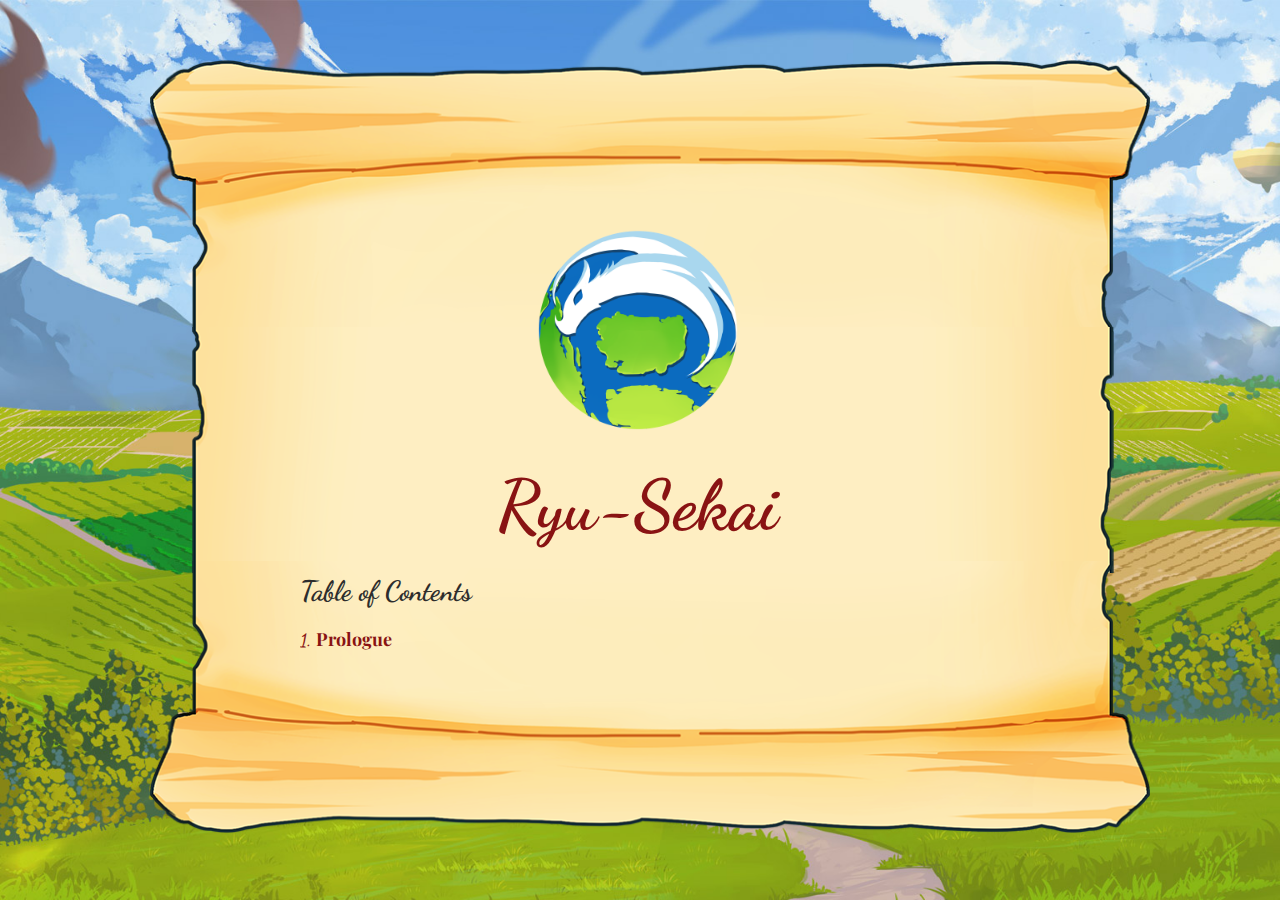
==== index.html @ 71d12f73 "init" ====
<!DOCTYPE html>
<html lang="bg" xml:lang="bg" xmlns="http://www.w3.org/1999/xhtml">

<head>
   <title>Ryu Sekai</title>
   <meta http-equiv="content-type" content="text/html; charset=utf-8" />
   <meta name="viewport" content="width=device-width, initial-scale=1.0, maximum-scale=1.0, user-scalable=no" />

   <link rel="stylesheet" href="./css/styles-l.css" type="text/css" />

   <link rel="apple-touch-icon" sizes="57x57" href="./images/favicon/apple-icon-57x57.png">
   <link rel="apple-touch-icon" sizes="60x60" href="./images/favicon/apple-icon-60x60.png">
   <link rel="apple-touch-icon" sizes="72x72" href="./images/favicon/apple-icon-72x72.png">
   <link rel="apple-touch-icon" sizes="76x76" href="./images/favicon/apple-icon-76x76.png">
   <link rel="apple-touch-icon" sizes="114x114" href="./images/favicon/apple-icon-114x114.png">
   <link rel="apple-touch-icon" sizes="120x120" href="./images/favicon/apple-icon-120x120.png">
   <link rel="apple-touch-icon" sizes="144x144" href="./images/favicon/apple-icon-144x144.png">
   <link rel="apple-touch-icon" sizes="152x152" href="./images/favicon/apple-icon-152x152.png">
   <link rel="apple-touch-icon" sizes="180x180" href="./images/favicon/apple-icon-180x180.png">
   <link rel="icon" type="image/png" sizes="192x192" href="./images/favicon/android-icon-192x192.png">
   <link rel="icon" type="image/png" sizes="32x32" href="./images/favicon/favicon-32x32.png">
   <link rel="icon" type="image/png" sizes="96x96" href="./images/favicon/favicon-96x96.png">
   <link rel="icon" type="image/png" sizes="16x16" href="./images/favicon/favicon-16x16.png">
   <link rel="manifest" href="./images/favicon/manifest.json">
   <meta name="msapplication-TileColor" content="#ffffff">
   <meta name="msapplication-TileImage" content="./images/favicon/ms-icon-144x144.png">
   <meta name="theme-color" content="#ffffff">
</head>

<body itemscope itemtype="http://schema.org/WebPage">
   <!-- Content -->
   <main role="main">
      <div class="row medium_center full_height">
         <div class="col medium_11 large_10 scroll_col full_height">
            <div class="scroll_wrap full_height">
               <div class="scroll_content">
                  <div class="txt_box">
                     <figure class="logo">
                        <img src="./images/logo.png" alt="Ryu-sekai">
                     </figure>
                     <h1>Ryu-Sekai</h1>

                     <h2>Table of Contents</h2>
                     <ol>
                        <li>
                           <a href="#prologue" title="Prologue"><span>Prologue</span></a>
                           <ol>
                              <li>
                                 <a href="#Introduction-Lore" title="Introduction Lore">Introduction Lore</a>
                              </li>
                              <li>
                                 <a href="#The-Ryu-sekai-Ethos" title="The Ryu-sekai Ethos">The Ryu-sekai Ethos</a>
                                 <ol>
                                    <li>
                                       <a href="#Play-to-Enjoy" title="Play to Enjoy">Play to Enjoy</a>
                                    </li>
                                    <li>
                                       <a href="#Iterative-approach" title="Iterative approach">Iterative approach</a>
                                    </li>
                                 </ol>
                              </li>
                           </ol>
                        </li>
                        <li>
                           <a href="#Chapter-1" title="Chapter 1: Laying the Foundation"><span>Chapter 1: Laying the Foundation</span></a>
                           <ol>
                              <li>
                                 <a href="#The-First-Game" title="The First Game">The First Game</a>
                                 <ol>
                                    <li>
                                       <a href="#Concept" title="Concept">Concept</a>
                                    </li>
                                    <li>
                                       <a href="#User-Interface" title="User Interface">User Interface</a></li>
                                    <li>
                                       <a href="#Numbers" title="Numbers">Numbers</a>
                                    </li>
                                    <li>
                                       <a href="#Technicals" title="Technicals">Technicals</a>
                                    </li>
                                 </ol>
                              </li>
                              <li>
                                 <a href="#The-Story-DAO" title="The Story DAO">The Story DAO</a>
                                 <ol>
                                    <li><a href="#Concept" title="Concept">Concept</a></li>
                                    <li><a href="#Technicals-2" title="Technicals">Technicals</a></li>
                                 </ol>
                              </li>
                              <li>
                                 <a href="#The-Numbers" title="The Numbers">The Numbers</a>
                                 <ol>
                                    <li><a href="#The-Collection" title="The Collection">The Collection</a></li>
                                    <li><a href="#Whitelist" title="Whitelist">Whitelist</a>
                                       <ol>
                                          <li><a href="#Guaranteed-WL-options" title="Guaranteed WL options">Guaranteed WL options</a>
                                             <ol>
                                                <li><a href="#Collabs" title="Collabs">Collabs</a></li>
                                                <li><a href="#Giveaways-Contests" title="Giveaways/Contests">Giveaways/Contests</a></li>
                                             </ol>
                                          </li>
                                          <li><a href="#NOT-Guaranteed-WL-options" title="NOT Guaranteed WL options">NOT Guaranteed WL options</a>
                                             <ol>
                                                <li><a href="#Contributing-to-the-Community" title="Contributing to the Community">Contributing to the Community</a></li>
                                                <li><a href="#Boosting-project-visibility" title="Boosting project visibility">Boosting project visibility</a></li>
                                             </ol>
                                          </li>
                                       </ol>
                                    </li>
                                    <li><a href="#Mints" title="Mints">Mints</a></li>
                                    <li><a href="#Tokenomics" title="Tokenomics">Tokenomics</a></li>
                                    <li><a href="#Breeding" title="Breeding">Breeding</a></li>
                                    <li><a href="#Treasury-Wallet" title="Treasury Wallet">Treasury Wallet</a></li>
                                    <li><a href="#Metadata-Hosting" title="Metadata Hosting">Metadata Hosting</a></li>
                                 </ol>
                              </li>
                           </ol>
                        </li>
                        <li>
                           <a href="#Chapter-2" title="Chapter 2: The sky's the limit"><span>Chapter 2: The sky's the limit</span></a>
                           <ol>
                              <li><a href="#Future-DAO" title="Future DAO">Future DAO</a></li>
                              <li><a href="#Possible-paths" title="Possible paths">Possible paths</a></li>
                           </ol>
                        </li>
                        <li>
                           <span><a href="#Epilogue" title="Epilogue">Epilogue</a></span>
                        </li>
                        <li>
                           <span><a href="#Disclaimer" title="Disclaimer">Disclaimer</a></span>
                           <ol>
                              <li><a href="#Disclaimer-and-Whitepaper-amendments-updates" title="Disclaimer and Whitepaper amendments/updates">Disclaimer and Whitepaper amendments/updates</a></li>
                              <li><a href="#Not-Financial-Advice" title="Not Financial Advice">Not Financial Advice</a></li>
                              <li><a href="#Platform-Usage" title="Platform Usage">Platform Usage</a></li>
                              <li><a href="#Expectations-Future" title="Expectations/Future">Expectations/Future</a></li>
                              <li><a href="#Risks-Liability" title="Risks/Liability">Risks/Liability</a></li>
                           </ol>
                        </li>
                     </ol>
                     <h2 class="title" id="prologue">Prologue</h2>
                     <h2 id="Introduction-Lore">Introduction Lore</h2>
                     <p>The Dragon clans have waged war for centuries, depleting the resources of the land as well as their own lifespan. Elders from the 4 tribes gathered in secret and decided to cast the forbidden spell "Grand Reset".</p>
                     <p>Preparations for the spell went well, but as we all know, all is fair in love and war: One of the elder dragons was a traitor, right before the spell was cast, he tried to ruin it. The forbidden spell half backfired.</p>
                     <p>Most of the Dragon population got reset from existence. Only a few remain and those few have their memory reset, but even without memory, it's obvious that they won't survive with so few in numbers.</p>
                     <p>But to start reproducing they would need to gather resources and build the Arcana Tower that would allow them to gather the precious Arcana needed to create their off-spring.</p>
                     <p>After the Arcana Tower is functioning they would need to also build a nursery for the newborn babies.</p>
                     <p><em>(The Introduction and lore are intentionally scarce, see The Story DAO for more information)</em></p>
                     <h2 id="The-Ryu-sekai-Ethos">The Ryu-sekai Ethos</h2>
                     <h3 id="Play-to-Enjoy">Play to Enjoy:</h3>
                     <p>Nowadays all games strive for the new trend of &ldquo;Play To Earn&rdquo;. But let's be honest, you'll only be earning while new players are coming in. As sad as it is, the current paradigm is akin to a pyramid scheme. Old players are earning the most while the last ones suffer losses.</p>
                     <p>That's only natural because currently, the games in crypto are not fun enough for people to want to spend money on them without expecting financial returns.<br />And it's hard to make a fun game when you have to balance a game with a real money economy.</p>
                     <p>That's why we will first build games that use our NFT assets and are fun and enjoyable.<br />We will also try to integrate with other crypto projects so that our NFTs are truly part of "the metaverse".</p>
                     <p>Only then, when the project is established and people want to be part of it, will transition to "Play to Earn"</p>
                     <h3 id="Iterative-approach">Iterative approach:&nbsp;</h3>
                     <p>A lot of games sell out their NFTs and then take years to produce a product, by which time some people have already lost their NFTs, interest or both.</p>
                     <p>We will strive to deliver small games and/or updates and listen to feedback so we can really create a community-driven game.</p>
                     <h2 id="Chapter-1" class="title">Chapter 1: Laying the Foundation</h2>
                     <p class="t_center"><strong>On launch we will aim to provide the following features</strong></p>
                     <h2 id="The-First-Game">The First Game:</h2>
                     <h3 id="Concept">Concept</h3>
                     <p>Our first game will be simple, but interacting with it will contribute towards global progress in unlocking breeding. (Note: The unlock would be manual as any type of contract interaction automation would require us to host the &ldquo;owner seed&rdquo; on a machine, and we&rsquo;d prefer to have it on a hardware wallet)</p>
                     <p>The idea is that the 4 clans have to rebuild after &ldquo;The Great Reset&rdquo; and for that, they need to gather resources and build the Arcana Tower and the Dragon Nursery.</p>
                     <p>Each of the 4 clans will allow for the faster gathering of a certain type of resource. <br />The resources being: Stone, Wood, Food, Crystals</p>
                     <figure style="margin-bottom: 30px;">
                        <img src="./images/layout/Whitepaper.png" alt="Concept">
                     </figure>
                     <ul class="default_list">
                        <li><strong>Primordials</strong>: +25% bonus to Crystals. -25% penalty to Stone</li>
                        <li><strong>Eternals</strong>: +25% bonus to Wood. -25% penalty to Food</li>
                        <li><strong>Occults</strong>: +25% bonus to Stone. -25% penalty to Crystals</li>
                        <li><strong>Ascendants</strong>: +25% bonus to Food. -25% penalty to Wood</li>
                     </ul>
                     <p>All dragons have 100% gathering power to their neighboring resources (not listed in the above bonus/penalty list)</p>
                     <p>All players will have to contribute to optimally unlock the next phase.</p>
                     <p>You have to own an NFT to start AND finish an action. So that people can't trade and multi-start actions.</p>
                     <h3 id="User-Interface">User Interface</h3>
                     <p>The UI will aim to be familiar to users and easy to use.</p>
                     <p>Below are <strong>ROUGH DRAFTS</strong> of the game UI expected at launch.</p>
                     <ul class="default_list">
                        <li>You can always see the global amount of collected resources.</li>
                        <li>You can travel to different gathering spots or the two buildings being built (to monitor progress)</li>
                        <li>You can see your currently selected dragon on the bottom left</li>
                        <li>You can see what the currently selected dragon is doing on the bottom right</li>
                        <li>You can Cancel/Finish an action of the currently selected dragon</li>
                        <li>You can select more dragons you own from the bottom center</li>
                     </ul>
                     <p>There are 2 screen variations for each of the gathering locations.</p>
                     <p>If your currently selected dragon is idle, you will see the &ldquo;Harvest {resource}&rdquo; popup with options for duration and yield.</p>
                     <p><em>(All numbers are subject to change and balancing)&nbsp;</em></p>
                     <figure style="margin-bottom: 30px;">
                        <img src="./images/layout/game-design.jpg" alt="The Game">
                     </figure>
                     <p>If your dragon is working, the popup will be gone allowing you to view more of the scenery.</p>
                     <p>The Arcane Tower and Dragon Nursery will never show popups, but instead, they will change as the % of resources gathered increases.</p>
                     <h3 id="Numbers">Numbers</h3>
                     <p>The goal would be to have <strong>both buildings</strong> up and running in around <strong>3 months</strong> if optimal conditions are met (Everyone works their dragons on cooldown on the right tasks).<br />Realistically we don&rsquo;t expect everyone to be participating and doing the optimal activities, so to regulate the duration we could use Events that reward speed-ups in different ways.</p>
                     <p>There would be several levels of gathering activities like in most gathering games:</p>
                     <ul class="default_list">
                        <li>Short Cooldown - Most resources per minute, least resources per completion.</li>
                        <li>Medium Cooldown - Medium resources per minute, medium resources per completion.</li>
                        <li>Long Cooldown - Low resources per minute, most resources per completion.</li>
                     </ul>
                     <p><em>(Unlockable with events)</em> Extra-long Cooldown - Very low resources per minute, extra-large amount of resources per completion.</p>
                     <h3 id="Technicals">Technicals</h3>
                     <p>The game would be made in ThreeJS and use Web3 integration to allow for a browser-based game that connects with your MetaMask wallet to sync with your wallet&rsquo;s holdings.</p>
                     <p>It would use the standard &ldquo;Sign Message&rdquo; approach to prove ownership of an account and allow for credential-less login.</p>
                     <p>Due to the game being browser-based updates could be pushed dynamically at any time.</p>
                     <p>This would allow for easy updates to the game and adjustments to the numbers so that the game feels smooth.</p>
                     <p>Also, this would allow for the running of Events. Events could range from some simple tasks that could speed up the building process to mini-games testing different genres the future iterations could take.</p>
                     <h2 id="The-Story-DAO">The Story DAO</h2>
                     <h3 id="Concept">Concept</h3>
                     <p>We've all heard the legends about dragons. No matter which culture or where you live around the world you have probably heard a story about a dragon. Fierce giant creatures breathing fire and guarding treasures. Magical majestic beasts granting wishes. Proud and powerful beings guarding secrets that could change the world. </p>
                     <p>But our dragons are different! Having just suffered &ldquo;The Great Reset&rdquo; their story is yet untold. It is up to you as their owner to forge it to be a glorious one.</p>
                     <ol>
                        <li>As a Ryu-sekai NFT owner, you get to be part of the "Story DAO". You and the other owners will vote on how our story will unfold, be it which characters partake in the story or what it's goal is.</li>
                        <li>After the story has concluded it will be made into a manhwa-style comic (See Solo Leveling/The Beginning After The End).</li>
                     </ol>
                     <h3 id="Technicals-2">Technicals</h3>
                     <p>We would hold the DAO in Discord (unless a vote is held to move to a specifically designated website)</p>
                     <p>Each holder would get a role via Colab.Land integration. Using that role he would have a vote on the future of the dragons.</p>
                     <p>We would start with just having 1 vote no matter how many NFTs you own, so as to make it fair and equal for everyone to lay out their ideas. (A vote can always be held to move to an amount-based voting model).</p>
                     <p>The story will develop in a two-week cycle.</p>
                     <p><strong>Week 1</strong>: We pick out the top 3 voted stories out of a general pool where everyone (NFT holder or not) can submit ideas.</p>
                     <p><strong>Week 2</strong>: The winners have time to do small refinements to the story and advocate why it should be the next step in our journey. Giving possible future developments or arguments on how it adds depth to the story.</p>
                     <p>At the end of the second week, the winner&rsquo;s story is added as a continuation to the official story and the cycle starts over.</p>
                     <h2 id="The-Numbers">The Numbers</h2>
                     <h3 id="The-Collection">The Collection</h3>
                     <p>We have <strong>10 000</strong> Genesis Dragons split into 4 clans. The clan trait which is the horns will be distributed evenly amongst the 10 000 NFTs, meaning 2500 of each horn style will exist.</p>
                     <p>All other traits would be distributed randomly with some having lower chances of occurring than others.</p>
                     <p>This section will be updated with more precise numbers as we near the release date.</p>
                     <h3 id="Whitelist">Whitelist </h3>
                     <p>Whelp - 2900 people 1 mint per person</p>
                     <p>Dragons - 1000 people 2 mints per person</p>
                     <p>Only way to get WL is to be active and HELPFUL in the community, games, quizzes</p>
                     <p><strong>NO INVITES OR LEVELS!</strong></p>
                     <h3 id="Guaranteed-WL-options">Guaranteed WL options<strong><br /></strong></h3>
                     <p id="Collabs"><strong>Collabs</strong></p>
                     <ol>
                        <li>We will give away whitelist spots to other projects we partner/collaborate with</li>
                        <li>We will partner with other creators and give away whitelist spots</li>
                     </ol>
                     <p id="Giveaways-Contests"><strong>Giveaways/Contests</strong></p>
                     <ol>
                        <li>We will be giving away whitelist spots on Twitter - <a title="Twitter" href="https://twitter.com/RyuSekaiNFT" target="_blank">https://twitter.com/RyuSekaiNFT</a></li>
                        <li>We will be hosting events (games, quizzes, trivias, coding challenges)</li>
                     </ol>
                     <h3 id="NOT-Guaranteed-WL-options">NOT Guaranteed WL options</h3>
                     <p><strong>Disclaimer: These options are based on human interaction and thus are inherently subjective. The mods will try to be as neutral as possible when picking the winners but the below activities will increase your chances (drastically) but cannot guarantee a certain win like the above.</strong></p>
                     <p id="Contributing-to-the-Community"><strong>Contributing to the Community</strong></p>
                     <ol>
                        <li>Be active and helpful within the community our staff will be picking our WL. You can get noticed by engaging in the community and having real conversations.</li>
                        <li>Contribute to #deleted-channel and other content production related channels</li>
                     </ol>
                     <p id="Boosting-project-visibility"><strong>Boosting project visibility</strong></p>
                     <ol>
                        <li>Posting about "Ryu Sekai" on social media</li>
                        <li>Interacting with our posts on social media. This includes liking, commenting and retweeting our tweets, and interacting with our community</li>
                        <li>Representing "Ryu Sekai" (e.g. using an image from #🤫-sneak-peaks as your profile picture or adding "| "Ryu Sekai" to your name)</li>
                     </ol>
                     <h3 id="Mints">Mints</h3>
                     <p><strong>100 </strong>&ndash; Reserved for the team/advisors/mods</p>
                     <p><strong>2000</strong> &ndash; Will be for our Dragons (OG) they will be able to mint 2. <em>(1000 spots)</em></p>
                     <p><strong>2900</strong> &ndash; Will be for our Whelps (WL) they will be able to mint 1. <em>(2900 spots)</em></p>
                     <p>That leaves 5000 for the public mint!</p>
                     <h3 id="Tokenomics">Tokenomics</h3>
                     <p><strong>Arcana / $ARC</strong></p>
                     <p>The dragons will produce $ARC (Arcana). Each day 1 Genesis Dragon will produce 10 $ARC (Arcana)</p>
                     <p>1 $ARC = 1 $ARC</p>
                     <p>$ARC is the token utility within our metaverse. At this time ONLY Genesis Dragons will produce $ARC. $ARC is the currency which will be used in our ecosystem for many different things starting with breeding and then expanding into our future games. You will be able to earn $ARC from holding a Genesis Dragon inside of your wallet. Each day you will accumulate 10 $ARC which will be visible on our website from simply holding a Genesis dragon. Total Supply? Well, for breeding we will need 5 000 000 total.</p>
                     <p>A crucial piece of improving our ecosystem is our Genesis Dragons. Claiming your $ARC can be done at any time you choose <strong>after the Arcana Tower has been built</strong>.</p>
                     <h3 id="Breeding">Breeding</h3>
                     <p>As our Genesis Dragons earn $ARC you will be able to breed and make baby Dragons! To be able to breed you will need to own two Genesis Dragons and 250 $ARC and the Dragon Nursery needs to have been built. Then after earning 500 $ARC you will be able to make a baby Dragon! There will only ever be 20,000 baby Dragons ever created.</p>
                     <h3 id="Treasury-Wallet">Treasury Wallet</h3>
                     <p>For every sale on OpenSea and Looks Rare there will be a 5% royalty and of that, we will take 3% and put it in our Treasury wallet for future development and expansion of Dragonverse! These funds will go to our breeding expansion, game, and whatever the DAO votes on afterward! We&rsquo;re here with you for the long haul.</p>
                     <h3 id="Metadata-Hosting">Metadata Hosting</h3>
                     <p>We will be using <a title="IPFS" href="https://ipfs.io/" target="_blank">IPFS</a> to host the metadata and images for the project. The idea of IPFS is to be decentralized, so that once we upload to IPFS and the images/folder get&rsquo;s a unique CID (Content IDentifier) you can be sure we can never edit/tamper with it. The only way would be for us to change the entire URL in the smart contract, but that is VERY easily detectable. (That&rsquo;s also how we are going to do the reveal)</p>
                     <h2 id="Chapter-2" class="title">Chapter 2: The sky's the limit</h2>
                     <h3 id="Future-DAO">Future DAO</h3>
                     <p>We truly believe in allowing full ownership to our NFT holder&rsquo;s! Genesis holders will be able to vote on our path as we go. Genesis holders will be in full control of where this journey takes us together. Votes will be held, passed to our advisors for advice, and implemented in our ecosystem by our team.</p>
                     <p>Our team is composed of highly skilled Senior Software Architects, and our Artist can bring your imagination into existence.</p>
                     <p>And we also have connections all over the tech industry. So whatever the community chooses for our next goal we will have the skillset to execute it.</p>
                     <h3 id="Possible-paths">Possible paths</h3>
                     <ul class="default_list">
                        <li>Buying Sandbox land and developing a game/experience for Dragon Holders and Sandbox citizens to enjoy?</li>
                        <li>Buying NFTWorlds land and developing a stunning world for everyone to explore?</li>
                        <li>VX models, to be used in any project in the Metaverse?</li>
                        <li>Integrating with the Ronin chain and the Axie Infinity universe?</li>
                        <li>Integrating with Solarbots? If you love dragons and you love robots maybe we can make a dragon robot?</li>
                        <li>Integrating with any of your favorite projects as long as we can get in touch with their developer team.</li>
                        <li>A Virtual Reality game using the NFTs as 3D avatars (and maybe characters with skills) that is similar to games like Rec Room or VR Chat. Meaning a social experience type of application with the ability to create many mini-games in which the users can spend quality time with friends.</li>
                        <li>A Tamagotchi-like AR (Augmented Reality) game where you can take care of your baby dragon that you can view in your own house, or take out for a walk in the park.</li>
                        <li>This will all be achievable using any phone that supports AR.</li>
                        <li>{All your suggestions from The Future DAO here}</li>
                        <li>Developing a way to keep Ryu&rsquo;s progress on-chain so that you can not only sell your &ldquo;ticket to the Multiverse&rdquo;, but the progress and achievements you have accomplished with it giving it &ldquo;Premium Status&rdquo;. The same way some World of Warcraft accounts that have achievements/items from 10 years ago are really coveted.</li>
                        <li>RPG&hellip;. What&rsquo;s a Dragon without a good Role Playing Game about it?</li>
                        <li>Different games to cater to all 4 types of players <a title="(Explorers, Socializers, Killers, Achievers)" href="https://www.youtube.com/watch?v=yxpW2ltDNow" target="_blank">(Explorers, Socializers, Killers, Achievers)</a> based on Bartle&rsquo;s Taxonomy</li>
                     </ul>
                     <h2 id="Epilogue" class="title">Epilogue</h2>
                     <p>Dragons are giant magnificent and proud creatures that can&rsquo;t be constrained. So our long-term vision of them is just that - No Constraints to a single game or functionality.</p>
                     <p>We want our dragons to be part of epic stories told through novels, comics, manhwa, videos, anime, cartoons, movies&hellip; maybe even a Marvel one?</p>
                     <p>We want you to interact with them in games, browser-based, triple-A desktop (and maybe even console games?) and in good time bring them to AR/VR/MR for you to be able to truly interact via touch and full immersion.</p>
                     <p>We want them to be part of the true &ldquo;Metaverse&rdquo;(see below) by not building our own secluded environment, but trying to be part of as many other projects as we possibly can.</p>
                     <p><em>&ldquo;A metaverse is a network of virtual worlds focused on social connection. In futurism and science fiction, the term is often described as a hypothetical iteration of the Internet as a single, universal virtual world.&rdquo;</em> - <a title="Wikipedia" href="https://en.wikipedia.org/wiki/Metaverse" target="_blank">Wikipedia</a></p>
                     <h2 id="Disclaimer" class="title">Disclaimer</h2>
                     <h3 id="Disclaimer-and-Whitepaper-amendments-updates">Disclaimer and Whitepaper amendments/updates</h3>
                     <p><strong>We reserve the right to amend and update our whitepaper and in turn our disclaimer section.</strong></p>
                     <h3 id="Not-Financial-Advice">Not Financial Advice</h3>
                     <p>Any information provided on our whitepaper, discord, website or any other communication channel should not be considered as financial advice or recommendation. Any and all materials are provided for informational and educational purposes only, and should not be relied upon, either entirely or in part, when making any decision.</p>
                     <p><em>Please Do Your Own Research (DYOR)</em></p>
                     <h3 id="Platform-Usage">Platform Usage<em><br /></em></h3>
                     <p>The platform is provided &ldquo;as is&rdquo;, without any guarantees or warranties that it is without defects/bugs. <strong>Any use of the platform is at your own risk.</strong></p>
                     <h3 id="Expectations-Future">Expectations/Future</h3>
                     <p>Any statement made in this paper, website, communication channel or any verbal communication of our expectations for the future are considered &ldquo;forward-looking statements&rdquo; or said simply - speculation. As such it should not be relied upon as a solid fact. <strong>And should not be a base for your decisions.</strong></p>
                     <p>We will do our best and beyond in order to make this project as successful as it can be with potential growth and future sub-projects/partnerships. But you should always consider any future events as uncertain.</p>
                     <h3 id="Risks-Liability">Risks/Liability</h3>
                     <p>By using our website/game/tokens/communication channels or anything else related to Ryu-sekai <strong>you accept all of the listed below risks and agree that we shall not be in any way liable for any losses or damages</strong> incurred due to or in connection with such risks, keeping in mind that the list might be amended from time to time:</p>
                     <ul class="default_list">
                        <li>Risk of Theft</li>
                        <li>Risk of Legal Uncertainty</li>
                        <li>Risk of Bugs</li>
                        <li>Risk of Blockchain flaws.</li>
                        <li>Risk of flawed logic</li>
                     </ul>
                     <p>(With the above stated, we shall however do whatever is in our power to minimize said risks)</p>
                  </div>
               </div>
            </div>
         </div>
      </div>
   </main>
   <!-- Content end-->
</body>

</html>
---- css/styles-l.css ----
@import url("https://fonts.googleapis.com/css2?family=Dancing+Script:wght@400;500;600;700&family=Playfair+Display:ital,wght@0,400;0,500;0,600;0,700;0,800;0,900;1,400;1,500;1,600;1,700;1,800;1,900&display=swap");*{margin:0;padding:0}*,:after,:before{box-sizing:inherit}a,abbr,acronym,address,applet,article,aside,b,big,blockquote,body,caption,center,cite,code,dd,del,dfn,div,dl,dt,em,fieldset,font,footer,form,h1,h2,h3,h4,h5,h6,header,html,i,iframe,img,ins,kbd,label,legend,li,main,nav,object,ol,p,pre,q,s,samp,section,small,span,strike,strong,sub,sup,table,tbody,td,tfoot,th,thead,time,tr,tt,u,ul,var{margin:0;padding:0;border:0;outline:0;font-size:100%;vertical-align:baseline;background:transparent;box-sizing:border-box}body{line-height:1}ol,ul{list-style:none}blockquote,q{quotes:none}blockquote:after,blockquote:before,q:after,q:before{content:"";content:none}figure{margin:0}ins{text-decoration:none}del{text-decoration:line-through}table{border-collapse:collapse;border-spacing:0}input[type=email],input[type=number],input[type=password],input[type=search],input[type=submit],input[type=tel],input[type=text],select,textarea{padding:0;margin:0;border:none;border-radius:0;-moz-border-radius:0;box-sizing:border-box;-webkit-border-radius:0;-webkit-box-sizing:border-box}button,input[type=email],input[type=number],input[type=password],input[type=search],input[type=submit],input[type=tel],input[type=text],textarea{appearance:initial;-moz-appearance:initial;-webkit-appearance:none}input::-webkit-inner-spin-button,input::-webkit-outer-spin-button,input[type=number]{-webkit-appearance:none;margin:0;-moz-appearance:textfield}@font-face{font-family:"FontAwesome";src:url("../fonts/FontAwesome/fontawesome-webfont.eot");src:url("../fonts/FontAwesome/fontawesome-webfont.eot?#iefix") format("embedded-opentype"),url("../fonts/FontAwesome/fontawesome-webfont.woff") format("woff"),url("../fonts/FontAwesome/fontawesome-webfont.ttf") format("truetype"),url("../fonts/FontAwesome/fontawesome-webfont.svg#FontAwesome") format("svg");font-weight:normal;font-style:normal}.row{margin-left:auto;margin-right:auto;max-width:1200px;width:100%;position:relative;display:flex;flex:0 1 auto;flex-wrap:wrap;flex-direction:row;justify-content:flex-start;align-items:stretch}@media (min-width:480px){.row{max-width:460px}}@media (min-width:640px){.row{max-width:620px}}@media (min-width:768px){.row{max-width:748px}}@media (min-width:992px){.row{max-width:972px}}@media (min-width:1200px){.row{max-width:1200px}}.row.full{max-width:none}.row .row{padding-left:0;padding-right:0;margin-left:-10px;width:calc(100% + 20px);max-width:calc(100% + 20px)}.col{float:left;width:100%;flex-grow:1;flex:0 0 auto;max-width:100%;flex-basis:100%;padding-left:10px;padding-right:10px}.col.no_gut{padding:0!important}.col.no_gut .row{margin-left:0;width:100%;max-width:100%}@media (min-width:768px){.col.medium_start,.row.medium_start{justify-content:flex-start}.col.medium_center,.row.medium_center{justify-content:center}.col.medium_end,.row.medium_end{justify-content:flex-end}.col.medium_stretch,.row.medium_stretch{align-items:stretch}.col.medium_top,.row.medium_top{align-items:flex-start}.col.medium_middle,.row.medium_middle{align-items:center}.col.medium_bottom,.row.medium_bottom{align-items:flex-end}.col.medium_between,.row.medium_between{justify-content:space-between}.col.medium_around,.row.medium_around{justify-content:space-around}.col.medium_reverse,.row.medium_reverse{flex-direction:row-reverse}.col.medium_forward,.row.medium_forward{flex-direction:row}.col.medium_prefix_0{margin-left:0}.col.medium_suffix_0{margin-right:0}.col.medium_unset{order:0}.col.medium_first{order:-1}.col.medium_last{order:1}.col.medium_1{max-width:8.3333333333%;flex-basis:8.3333333333%}.col.medium_prefix_1{margin-left:8.3333333333%}.col.medium_suffix_1{margin-right:8.3333333333%}.col.medium_2{max-width:16.6666666667%;flex-basis:16.6666666667%}.col.medium_prefix_2{margin-left:16.6666666667%}.col.medium_suffix_2{margin-right:16.6666666667%}.col.medium_3{max-width:25%;flex-basis:25%}.col.medium_prefix_3{margin-left:25%}.col.medium_suffix_3{margin-right:25%}.col.medium_4{max-width:33.3333333333%;flex-basis:33.3333333333%}.col.medium_prefix_4{margin-left:33.3333333333%}.col.medium_suffix_4{margin-right:33.3333333333%}.col.medium_5{max-width:41.6666666667%;flex-basis:41.6666666667%}.col.medium_prefix_5{margin-left:41.6666666667%}.col.medium_suffix_5{margin-right:41.6666666667%}.col.medium_6{max-width:50%;flex-basis:50%}.col.medium_prefix_6{margin-left:50%}.col.medium_suffix_6{margin-right:50%}.col.medium_7{max-width:58.3333333333%;flex-basis:58.3333333333%}.col.medium_prefix_7{margin-left:58.3333333333%}.col.medium_suffix_7{margin-right:58.3333333333%}.col.medium_8{max-width:66.6666666667%;flex-basis:66.6666666667%}.col.medium_prefix_8{margin-left:66.6666666667%}.col.medium_suffix_8{margin-right:66.6666666667%}.col.medium_9{max-width:75%;flex-basis:75%}.col.medium_prefix_9{margin-left:75%}.col.medium_suffix_9{margin-right:75%}.col.medium_10{max-width:83.3333333333%;flex-basis:83.3333333333%}.col.medium_prefix_10{margin-left:83.3333333333%}.col.medium_suffix_10{margin-right:83.3333333333%}.col.medium_11{max-width:91.6666666667%;flex-basis:91.6666666667%}.col.medium_prefix_11{margin-left:91.6666666667%}.col.medium_suffix_11{margin-right:91.6666666667%}.col.medium_12{max-width:100%;flex-basis:100%}.col.medium_prefix_12{margin-left:100%}.col.medium_suffix_12{margin-right:100%}.medium_hide{display:none!important}.medium_block{display:block!important}.medium_inline_block{display:inline-block!important}.medium_flex{display:flex!important}}@media (min-width:992px){.col.large_start,.row.large_start{justify-content:flex-start}.col.large_center,.row.large_center{justify-content:center}.col.large_end,.row.large_end{justify-content:flex-end}.col.large_stretch,.row.large_stretch{align-items:stretch}.col.large_top,.row.large_top{align-items:flex-start}.col.large_middle,.row.large_middle{align-items:center}.col.large_bottom,.row.large_bottom{align-items:flex-end}.col.large_between,.row.large_between{justify-content:space-between}.col.large_around,.row.large_around{justify-content:space-around}.col.large_reverse,.row.large_reverse{flex-direction:row-reverse}.col.large_forward,.row.large_forward{flex-direction:row}.col.large_prefix_0{margin-left:0}.col.large_suffix_0{margin-right:0}.col.large_unset{order:0}.col.large_first{order:-1}.col.large_last{order:1}.col.large_1{max-width:8.3333333333%;flex-basis:8.3333333333%}.col.large_prefix_1{margin-left:8.3333333333%}.col.large_suffix_1{margin-right:8.3333333333%}.col.large_2{max-width:16.6666666667%;flex-basis:16.6666666667%}.col.large_prefix_2{margin-left:16.6666666667%}.col.large_suffix_2{margin-right:16.6666666667%}.col.large_3{max-width:25%;flex-basis:25%}.col.large_prefix_3{margin-left:25%}.col.large_suffix_3{margin-right:25%}.col.large_4{max-width:33.3333333333%;flex-basis:33.3333333333%}.col.large_prefix_4{margin-left:33.3333333333%}.col.large_suffix_4{margin-right:33.3333333333%}.col.large_5{max-width:41.6666666667%;flex-basis:41.6666666667%}.col.large_prefix_5{margin-left:41.6666666667%}.col.large_suffix_5{margin-right:41.6666666667%}.col.large_6{max-width:50%;flex-basis:50%}.col.large_prefix_6{margin-left:50%}.col.large_suffix_6{margin-right:50%}.col.large_7{max-width:58.3333333333%;flex-basis:58.3333333333%}.col.large_prefix_7{margin-left:58.3333333333%}.col.large_suffix_7{margin-right:58.3333333333%}.col.large_8{max-width:66.6666666667%;flex-basis:66.6666666667%}.col.large_prefix_8{margin-left:66.6666666667%}.col.large_suffix_8{margin-right:66.6666666667%}.col.large_9{max-width:75%;flex-basis:75%}.col.large_prefix_9{margin-left:75%}.col.large_suffix_9{margin-right:75%}.col.large_10{max-width:83.3333333333%;flex-basis:83.3333333333%}.col.large_prefix_10{margin-left:83.3333333333%}.col.large_suffix_10{margin-right:83.3333333333%}.col.large_11{max-width:91.6666666667%;flex-basis:91.6666666667%}.col.large_prefix_11{margin-left:91.6666666667%}.col.large_suffix_11{margin-right:91.6666666667%}.col.large_12{max-width:100%;flex-basis:100%}.col.large_prefix_12{margin-left:100%}.col.large_suffix_12{margin-right:100%}.large_hide{display:none!important}.large_block{display:block!important}.large_inline_block{display:inline-block!important}.large_flex{display:flex!important}}@media (min-width:1200px){.col.giant_start,.row.giant_start{justify-content:flex-start}.col.giant_center,.row.giant_center{justify-content:center}.col.giant_end,.row.giant_end{justify-content:flex-end}.col.giant_stretch,.row.giant_stretch{align-items:stretch}.col.giant_top,.row.giant_top{align-items:flex-start}.col.giant_middle,.row.giant_middle{align-items:center}.col.giant_bottom,.row.giant_bottom{align-items:flex-end}.col.giant_between,.row.giant_between{justify-content:space-between}.col.giant_around,.row.giant_around{justify-content:space-around}.col.giant_reverse,.row.giant_reverse{flex-direction:row-reverse}.col.giant_forward,.row.giant_forward{flex-direction:row}.col.giant_prefix_0{margin-left:0}.col.giant_suffix_0{margin-right:0}.col.giant_unset{order:0}.col.giant_first{order:-1}.col.giant_last{order:1}.col.giant_1{max-width:8.3333333333%;flex-basis:8.3333333333%}.col.giant_prefix_1{margin-left:8.3333333333%}.col.giant_suffix_1{margin-right:8.3333333333%}.col.giant_2{max-width:16.6666666667%;flex-basis:16.6666666667%}.col.giant_prefix_2{margin-left:16.6666666667%}.col.giant_suffix_2{margin-right:16.6666666667%}.col.giant_3{max-width:25%;flex-basis:25%}.col.giant_prefix_3{margin-left:25%}.col.giant_suffix_3{margin-right:25%}.col.giant_4{max-width:33.3333333333%;flex-basis:33.3333333333%}.col.giant_prefix_4{margin-left:33.3333333333%}.col.giant_suffix_4{margin-right:33.3333333333%}.col.giant_5{max-width:41.6666666667%;flex-basis:41.6666666667%}.col.giant_prefix_5{margin-left:41.6666666667%}.col.giant_suffix_5{margin-right:41.6666666667%}.col.giant_6{max-width:50%;flex-basis:50%}.col.giant_prefix_6{margin-left:50%}.col.giant_suffix_6{margin-right:50%}.col.giant_7{max-width:58.3333333333%;flex-basis:58.3333333333%}.col.giant_prefix_7{margin-left:58.3333333333%}.col.giant_suffix_7{margin-right:58.3333333333%}.col.giant_8{max-width:66.6666666667%;flex-basis:66.6666666667%}.col.giant_prefix_8{margin-left:66.6666666667%}.col.giant_suffix_8{margin-right:66.6666666667%}.col.giant_9{max-width:75%;flex-basis:75%}.col.giant_prefix_9{margin-left:75%}.col.giant_suffix_9{margin-right:75%}.col.giant_10{max-width:83.3333333333%;flex-basis:83.3333333333%}.col.giant_prefix_10{margin-left:83.3333333333%}.col.giant_suffix_10{margin-right:83.3333333333%}.col.giant_11{max-width:91.6666666667%;flex-basis:91.6666666667%}.col.giant_prefix_11{margin-left:91.6666666667%}.col.giant_suffix_11{margin-right:91.6666666667%}.col.giant_12{max-width:100%;flex-basis:100%}.col.giant_prefix_12{margin-left:100%}.col.giant_suffix_12{margin-right:100%}.giant_hide{display:none!important}.giant_block{display:block!important}.giant_inline_block{display:inline-block!important}.giant_flex{display:flex!important}}*{margin:0;padding:0}*,:after,:before{box-sizing:inherit}html{color:#2d2d2d;-webkit-hyphens:manual;hyphens:manual;background:#fff;-webkit-text-size-adjust:none;text-size-adjust:none;box-sizing:border-box;font-family:"Playfair Display",serif}body{color:#2d2d2d;min-height:100vh;position:relative;background:#fff;overflow-x:hidden;font-size:15px;font-family:"Playfair Display",serif;background:url("../images/layout/bg.jpg") center top no-repeat;background-size:cover}body.disable_scroll{overflow:hidden}.t_center{text-align:center}::selection{color:#fff;background-color:#1e1e1e}::-moz-selection{color:#fff;background-color:#1e1e1e}.clearfix{zoom:1}.clearfix:after{content:"";display:table;clear:both}a{color:#891313;text-decoration:none;transition:color 0.3s,background 0.3s ease-in-out}a img{max-width:100%}a:hover{color:#2d2d2d}figure{display:inline-block}figure img{width:100%;margin:0 auto;display:block}.cover_figure{width:100%;height:100%}.cover_figure img{object-fit:cover}.cover_figure img,.cover_figure svg{width:100%;height:100%}.contain_figure{width:100%;height:100%}.contain_figure img{object-fit:contain}h1,h2,h3,h4,h5,h6{display:block;margin-bottom:20px;font-family:"Dancing Script",cursive;text-rendering:optimizeLegibility}h1{font-size:32px;line-height:1.33em}h2{font-size:28px;line-height:1.33em}h3{font-size:24px;line-height:1.33em}h4{font-size:20px;line-height:1.33em}h5{font-size:18px;line-height:1.33em}h6{font-size:16px;line-height:1.33em}.title{margin:40px 0 25px;font-size:30px;font-weight:600;text-align:center;color:#891313}@media (min-width:768px){.title{font-size:45px}}.sub_title{font-size:18px}@media (min-width:768px){.sub_title{font-size:26.5px}}.section_title{padding:5px;line-height:1.8;font-size:18px}@media (min-width:768px){.section_title{font-size:26.5px}}strong{font-weight:700}em{font-style:italic}p{margin-bottom:1.5em;line-height:1.45em}ul.default_list{display:block}ul.default_list li{position:relative;margin-bottom:20px;padding-left:15px;position:relative}ul.default_list li:before{content:"";width:5px;height:5px;border-radius:100%;display:inline-block;background:#891313;position:absolute;top:5px;left:0}ol{margin-top:20px;counter-reset:list-counter}ol li{margin-bottom:20px;position:relative;counter-increment:list-counter}ol li span{font-size:18px;font-weight:700}ol li ol li{padding-left:30px}ol li:before{font-size:1.2em;color:#891313;font-family:"Dancing Script",cursive;font-weight:700;text-align:center;content:counters(list-counter,".") ". "}.btn,button,input[type=submit]{width:100%;color:#fff;display:block;font-size:16px;cursor:pointer;line-height:1em;padding:15px 8px;text-align:center;margin-bottom:16px;border:1px solid #891313;background-color:#891313;transition:color 0.3s,border 0.3s,background 0.3s ease-in-out}.btn:hover,button:hover,input[type=submit]:hover{color:#891313;border-color:#891313;background-color:#fff}.btn.btn_light,button.btn_light,input[type=submit].btn_light{color:#891313;border-color:#fff;background-color:#fff}.btn.btn_light:hover,button.btn_light:hover,input[type=submit].btn_light:hover{color:#fff;border-color:#891313;background-color:#891313}.btn.btn_gray,button.btn_gray,input[type=submit].btn_gray{color:#fff;border-color:#939393;background-color:#939393}.btn.btn_gray:hover,button.btn_gray:hover,input[type=submit].btn_gray:hover{color:#939393;border-color:#939393;background-color:#fff}@media (min-width:480px){.btn,button,input[type=submit]{width:auto;display:inline-block}.btn.wide,button.wide,input[type=submit].wide{width:100%;display:block}}main{height:100vh;overflow:hidden;padding:60px 0}main .logo{display:block;max-width:200px;margin:0 auto 30px}main .logo+h1{font-size:70px;font-weight:700;text-align:center;color:#891313}main .full_height{height:100%}main .scroll_col{position:relative}main .scroll_wrap{z-index:0;padding:0;width:100%;overflow:hidden;position:absolute;padding:170px 60px;background:url("../images/layout/top.png") top center no-repeat;background-size:contain}@media (min-width:1200px){main .scroll_wrap{padding:170px 150px}}main .scroll_wrap:before{content:"";z-index:-1;width:100%;background:url("../images/layout/mid.png") center top repeat-y;background-size:687px 203px;position:absolute;top:221px;bottom:279px;left:0}@media (min-width:768px){main .scroll_wrap:before{top:187px;background-size:687px 203px}}@media (min-width:992px){main .scroll_wrap:before{top:221px;background-size:810px 213px}}@media (min-width:1200px){main .scroll_wrap:before{top:267px;bottom:267px;background-size:1000px 264px}}main .scroll_wrap:after{content:"";width:100%;height:279px;left:50%;position:absolute;z-index:-1;transform:translateX(-50%);bottom:0;background:url("../images/layout/btm.png") top center no-repeat;background-size:contain}main ::-webkit-scrollbar{width:10px}main ::-webkit-scrollbar-track{background:transparent}main ::-webkit-scrollbar-thumb{border-radius:20px;background:rgba(137,19,19,0.5)}main ::-webkit-scrollbar-thumb:hover{background:#5a0707}main .scroll_content{z-index:0;height:100%;overflow-x:hidden;overflow-y:auto;position:relative;padding-right:25px}
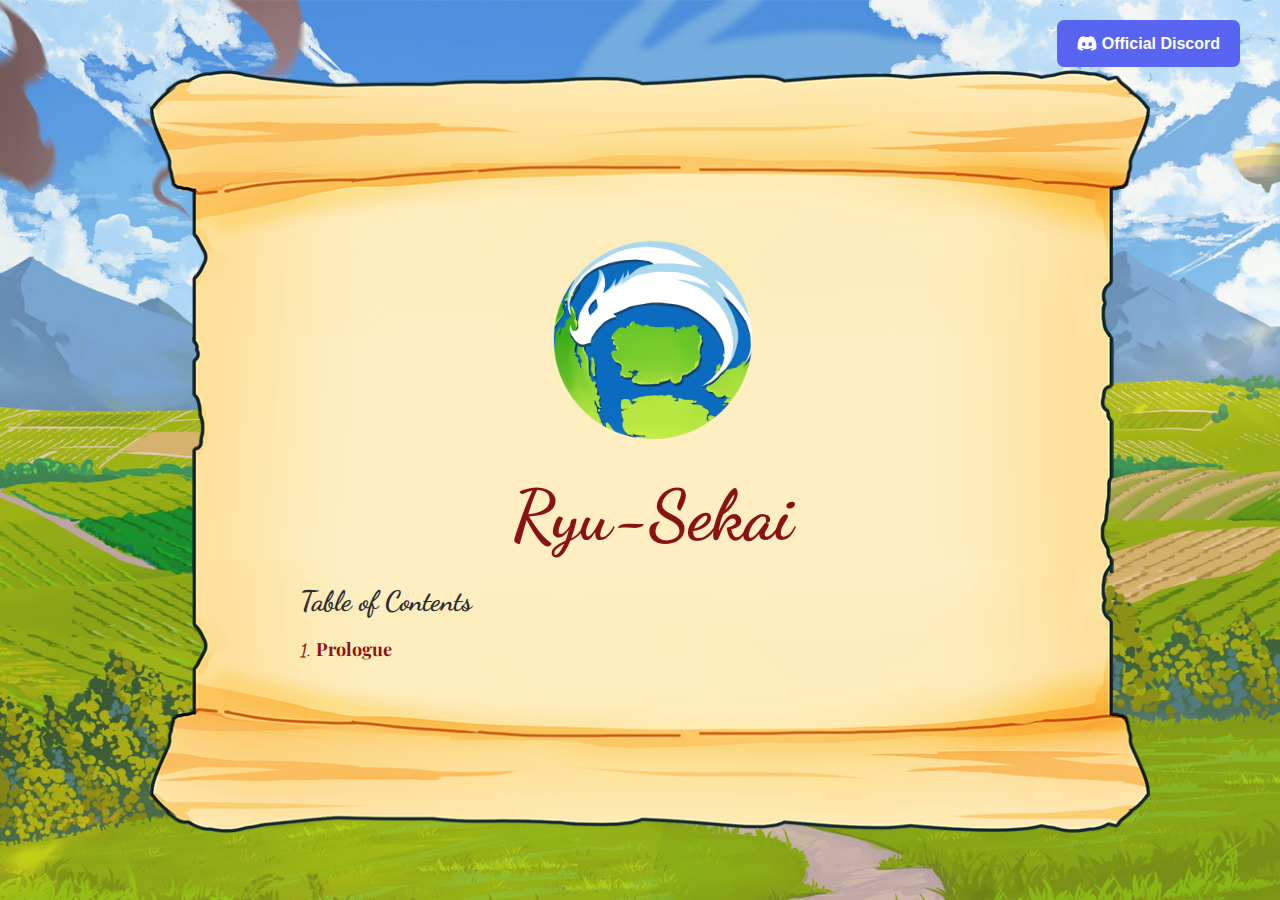
==== commit 423317e6: "Add Discord button and copy right" ====
--- a/index.html
+++ b/index.html
@@ -30,6 +30,7 @@
 <body itemscope itemtype="http://schema.org/WebPage">
    <!-- Content -->
    <main role="main">
+      <a href="https://discord.gg/u8wXdTngjG" target="_blank" title="Ryu-Sekai | Discord" class="discord_url">Official Discord</a>
       <div class="row medium_center full_height">
          <div class="col medium_11 large_10 scroll_col full_height">
             <div class="scroll_wrap full_height">
@@ -39,7 +40,6 @@
                         <img src="./images/logo.png" alt="Ryu-sekai">
                      </figure>
                      <h1>Ryu-Sekai</h1>
-
                      <h2>Table of Contents</h2>
                      <ol>
                         <li>
@@ -322,6 +322,7 @@
                         <li>Risk of flawed logic</li>
                      </ul>
                      <p>(With the above stated, we shall however do whatever is in our power to minimize said risks)</p>
+                     <p class="copyrights t_center">RYU-SEKAI © 2022 | All Rights Reserved</p>
                   </div>
                </div>
             </div>
--- a/css/styles-l.css
+++ b/css/styles-l.css
@@ -1 +1 @@
-@import url("https://fonts.googleapis.com/css2?family=Dancing+Script:wght@400;500;600;700&family=Playfair+Display:ital,wght@0,400;0,500;0,600;0,700;0,800;0,900;1,400;1,500;1,600;1,700;1,800;1,900&display=swap");*{margin:0;padding:0}*,:after,:before{box-sizing:inherit}a,abbr,acronym,address,applet,article,aside,b,big,blockquote,body,caption,center,cite,code,dd,del,dfn,div,dl,dt,em,fieldset,font,footer,form,h1,h2,h3,h4,h5,h6,header,html,i,iframe,img,ins,kbd,label,legend,li,main,nav,object,ol,p,pre,q,s,samp,section,small,span,strike,strong,sub,sup,table,tbody,td,tfoot,th,thead,time,tr,tt,u,ul,var{margin:0;padding:0;border:0;outline:0;font-size:100%;vertical-align:baseline;background:transparent;box-sizing:border-box}body{line-height:1}ol,ul{list-style:none}blockquote,q{quotes:none}blockquote:after,blockquote:before,q:after,q:before{content:"";content:none}figure{margin:0}ins{text-decoration:none}del{text-decoration:line-through}table{border-collapse:collapse;border-spacing:0}input[type=email],input[type=number],input[type=password],input[type=search],input[type=submit],input[type=tel],input[type=text],select,textarea{padding:0;margin:0;border:none;border-radius:0;-moz-border-radius:0;box-sizing:border-box;-webkit-border-radius:0;-webkit-box-sizing:border-box}button,input[type=email],input[type=number],input[type=password],input[type=search],input[type=submit],input[type=tel],input[type=text],textarea{appearance:initial;-moz-appearance:initial;-webkit-appearance:none}input::-webkit-inner-spin-button,input::-webkit-outer-spin-button,input[type=number]{-webkit-appearance:none;margin:0;-moz-appearance:textfield}@font-face{font-family:"FontAwesome";src:url("../fonts/FontAwesome/fontawesome-webfont.eot");src:url("../fonts/FontAwesome/fontawesome-webfont.eot?#iefix") format("embedded-opentype"),url("../fonts/FontAwesome/fontawesome-webfont.woff") format("woff"),url("../fonts/FontAwesome/fontawesome-webfont.ttf") format("truetype"),url("../fonts/FontAwesome/fontawesome-webfont.svg#FontAwesome") format("svg");font-weight:normal;font-style:normal}.row{margin-left:auto;margin-right:auto;max-width:1200px;width:100%;position:relative;display:flex;flex:0 1 auto;flex-wrap:wrap;flex-direction:row;justify-content:flex-start;align-items:stretch}@media (min-width:480px){.row{max-width:460px}}@media (min-width:640px){.row{max-width:620px}}@media (min-width:768px){.row{max-width:748px}}@media (min-width:992px){.row{max-width:972px}}@media (min-width:1200px){.row{max-width:1200px}}.row.full{max-width:none}.row .row{padding-left:0;padding-right:0;margin-left:-10px;width:calc(100% + 20px);max-width:calc(100% + 20px)}.col{float:left;width:100%;flex-grow:1;flex:0 0 auto;max-width:100%;flex-basis:100%;padding-left:10px;padding-right:10px}.col.no_gut{padding:0!important}.col.no_gut .row{margin-left:0;width:100%;max-width:100%}@media (min-width:768px){.col.medium_start,.row.medium_start{justify-content:flex-start}.col.medium_center,.row.medium_center{justify-content:center}.col.medium_end,.row.medium_end{justify-content:flex-end}.col.medium_stretch,.row.medium_stretch{align-items:stretch}.col.medium_top,.row.medium_top{align-items:flex-start}.col.medium_middle,.row.medium_middle{align-items:center}.col.medium_bottom,.row.medium_bottom{align-items:flex-end}.col.medium_between,.row.medium_between{justify-content:space-between}.col.medium_around,.row.medium_around{justify-content:space-around}.col.medium_reverse,.row.medium_reverse{flex-direction:row-reverse}.col.medium_forward,.row.medium_forward{flex-direction:row}.col.medium_prefix_0{margin-left:0}.col.medium_suffix_0{margin-right:0}.col.medium_unset{order:0}.col.medium_first{order:-1}.col.medium_last{order:1}.col.medium_1{max-width:8.3333333333%;flex-basis:8.3333333333%}.col.medium_prefix_1{margin-left:8.3333333333%}.col.medium_suffix_1{margin-right:8.3333333333%}.col.medium_2{max-width:16.6666666667%;flex-basis:16.6666666667%}.col.medium_prefix_2{margin-left:16.6666666667%}.col.medium_suffix_2{margin-right:16.6666666667%}.col.medium_3{max-width:25%;flex-basis:25%}.col.medium_prefix_3{margin-left:25%}.col.medium_suffix_3{margin-right:25%}.col.medium_4{max-width:33.3333333333%;flex-basis:33.3333333333%}.col.medium_prefix_4{margin-left:33.3333333333%}.col.medium_suffix_4{margin-right:33.3333333333%}.col.medium_5{max-width:41.6666666667%;flex-basis:41.6666666667%}.col.medium_prefix_5{margin-left:41.6666666667%}.col.medium_suffix_5{margin-right:41.6666666667%}.col.medium_6{max-width:50%;flex-basis:50%}.col.medium_prefix_6{margin-left:50%}.col.medium_suffix_6{margin-right:50%}.col.medium_7{max-width:58.3333333333%;flex-basis:58.3333333333%}.col.medium_prefix_7{margin-left:58.3333333333%}.col.medium_suffix_7{margin-right:58.3333333333%}.col.medium_8{max-width:66.6666666667%;flex-basis:66.6666666667%}.col.medium_prefix_8{margin-left:66.6666666667%}.col.medium_suffix_8{margin-right:66.6666666667%}.col.medium_9{max-width:75%;flex-basis:75%}.col.medium_prefix_9{margin-left:75%}.col.medium_suffix_9{margin-right:75%}.col.medium_10{max-width:83.3333333333%;flex-basis:83.3333333333%}.col.medium_prefix_10{margin-left:83.3333333333%}.col.medium_suffix_10{margin-right:83.3333333333%}.col.medium_11{max-width:91.6666666667%;flex-basis:91.6666666667%}.col.medium_prefix_11{margin-left:91.6666666667%}.col.medium_suffix_11{margin-right:91.6666666667%}.col.medium_12{max-width:100%;flex-basis:100%}.col.medium_prefix_12{margin-left:100%}.col.medium_suffix_12{margin-right:100%}.medium_hide{display:none!important}.medium_block{display:block!important}.medium_inline_block{display:inline-block!important}.medium_flex{display:flex!important}}@media (min-width:992px){.col.large_start,.row.large_start{justify-content:flex-start}.col.large_center,.row.large_center{justify-content:center}.col.large_end,.row.large_end{justify-content:flex-end}.col.large_stretch,.row.large_stretch{align-items:stretch}.col.large_top,.row.large_top{align-items:flex-start}.col.large_middle,.row.large_middle{align-items:center}.col.large_bottom,.row.large_bottom{align-items:flex-end}.col.large_between,.row.large_between{justify-content:space-between}.col.large_around,.row.large_around{justify-content:space-around}.col.large_reverse,.row.large_reverse{flex-direction:row-reverse}.col.large_forward,.row.large_forward{flex-direction:row}.col.large_prefix_0{margin-left:0}.col.large_suffix_0{margin-right:0}.col.large_unset{order:0}.col.large_first{order:-1}.col.large_last{order:1}.col.large_1{max-width:8.3333333333%;flex-basis:8.3333333333%}.col.large_prefix_1{margin-left:8.3333333333%}.col.large_suffix_1{margin-right:8.3333333333%}.col.large_2{max-width:16.6666666667%;flex-basis:16.6666666667%}.col.large_prefix_2{margin-left:16.6666666667%}.col.large_suffix_2{margin-right:16.6666666667%}.col.large_3{max-width:25%;flex-basis:25%}.col.large_prefix_3{margin-left:25%}.col.large_suffix_3{margin-right:25%}.col.large_4{max-width:33.3333333333%;flex-basis:33.3333333333%}.col.large_prefix_4{margin-left:33.3333333333%}.col.large_suffix_4{margin-right:33.3333333333%}.col.large_5{max-width:41.6666666667%;flex-basis:41.6666666667%}.col.large_prefix_5{margin-left:41.6666666667%}.col.large_suffix_5{margin-right:41.6666666667%}.col.large_6{max-width:50%;flex-basis:50%}.col.large_prefix_6{margin-left:50%}.col.large_suffix_6{margin-right:50%}.col.large_7{max-width:58.3333333333%;flex-basis:58.3333333333%}.col.large_prefix_7{margin-left:58.3333333333%}.col.large_suffix_7{margin-right:58.3333333333%}.col.large_8{max-width:66.6666666667%;flex-basis:66.6666666667%}.col.large_prefix_8{margin-left:66.6666666667%}.col.large_suffix_8{margin-right:66.6666666667%}.col.large_9{max-width:75%;flex-basis:75%}.col.large_prefix_9{margin-left:75%}.col.large_suffix_9{margin-right:75%}.col.large_10{max-width:83.3333333333%;flex-basis:83.3333333333%}.col.large_prefix_10{margin-left:83.3333333333%}.col.large_suffix_10{margin-right:83.3333333333%}.col.large_11{max-width:91.6666666667%;flex-basis:91.6666666667%}.col.large_prefix_11{margin-left:91.6666666667%}.col.large_suffix_11{margin-right:91.6666666667%}.col.large_12{max-width:100%;flex-basis:100%}.col.large_prefix_12{margin-left:100%}.col.large_suffix_12{margin-right:100%}.large_hide{display:none!important}.large_block{display:block!important}.large_inline_block{display:inline-block!important}.large_flex{display:flex!important}}@media (min-width:1200px){.col.giant_start,.row.giant_start{justify-content:flex-start}.col.giant_center,.row.giant_center{justify-content:center}.col.giant_end,.row.giant_end{justify-content:flex-end}.col.giant_stretch,.row.giant_stretch{align-items:stretch}.col.giant_top,.row.giant_top{align-items:flex-start}.col.giant_middle,.row.giant_middle{align-items:center}.col.giant_bottom,.row.giant_bottom{align-items:flex-end}.col.giant_between,.row.giant_between{justify-content:space-between}.col.giant_around,.row.giant_around{justify-content:space-around}.col.giant_reverse,.row.giant_reverse{flex-direction:row-reverse}.col.giant_forward,.row.giant_forward{flex-direction:row}.col.giant_prefix_0{margin-left:0}.col.giant_suffix_0{margin-right:0}.col.giant_unset{order:0}.col.giant_first{order:-1}.col.giant_last{order:1}.col.giant_1{max-width:8.3333333333%;flex-basis:8.3333333333%}.col.giant_prefix_1{margin-left:8.3333333333%}.col.giant_suffix_1{margin-right:8.3333333333%}.col.giant_2{max-width:16.6666666667%;flex-basis:16.6666666667%}.col.giant_prefix_2{margin-left:16.6666666667%}.col.giant_suffix_2{margin-right:16.6666666667%}.col.giant_3{max-width:25%;flex-basis:25%}.col.giant_prefix_3{margin-left:25%}.col.giant_suffix_3{margin-right:25%}.col.giant_4{max-width:33.3333333333%;flex-basis:33.3333333333%}.col.giant_prefix_4{margin-left:33.3333333333%}.col.giant_suffix_4{margin-right:33.3333333333%}.col.giant_5{max-width:41.6666666667%;flex-basis:41.6666666667%}.col.giant_prefix_5{margin-left:41.6666666667%}.col.giant_suffix_5{margin-right:41.6666666667%}.col.giant_6{max-width:50%;flex-basis:50%}.col.giant_prefix_6{margin-left:50%}.col.giant_suffix_6{margin-right:50%}.col.giant_7{max-width:58.3333333333%;flex-basis:58.3333333333%}.col.giant_prefix_7{margin-left:58.3333333333%}.col.giant_suffix_7{margin-right:58.3333333333%}.col.giant_8{max-width:66.6666666667%;flex-basis:66.6666666667%}.col.giant_prefix_8{margin-left:66.6666666667%}.col.giant_suffix_8{margin-right:66.6666666667%}.col.giant_9{max-width:75%;flex-basis:75%}.col.giant_prefix_9{margin-left:75%}.col.giant_suffix_9{margin-right:75%}.col.giant_10{max-width:83.3333333333%;flex-basis:83.3333333333%}.col.giant_prefix_10{margin-left:83.3333333333%}.col.giant_suffix_10{margin-right:83.3333333333%}.col.giant_11{max-width:91.6666666667%;flex-basis:91.6666666667%}.col.giant_prefix_11{margin-left:91.6666666667%}.col.giant_suffix_11{margin-right:91.6666666667%}.col.giant_12{max-width:100%;flex-basis:100%}.col.giant_prefix_12{margin-left:100%}.col.giant_suffix_12{margin-right:100%}.giant_hide{display:none!important}.giant_block{display:block!important}.giant_inline_block{display:inline-block!important}.giant_flex{display:flex!important}}*{margin:0;padding:0}*,:after,:before{box-sizing:inherit}html{color:#2d2d2d;-webkit-hyphens:manual;hyphens:manual;background:#fff;-webkit-text-size-adjust:none;text-size-adjust:none;box-sizing:border-box;font-family:"Playfair Display",serif}body{color:#2d2d2d;min-height:100vh;position:relative;background:#fff;overflow-x:hidden;font-size:15px;font-family:"Playfair Display",serif;background:url("../images/layout/bg.jpg") center top no-repeat;background-size:cover}body.disable_scroll{overflow:hidden}.t_center{text-align:center}::selection{color:#fff;background-color:#1e1e1e}::-moz-selection{color:#fff;background-color:#1e1e1e}.clearfix{zoom:1}.clearfix:after{content:"";display:table;clear:both}a{color:#891313;text-decoration:none;transition:color 0.3s,background 0.3s ease-in-out}a img{max-width:100%}a:hover{color:#2d2d2d}figure{display:inline-block}figure img{width:100%;margin:0 auto;display:block}.cover_figure{width:100%;height:100%}.cover_figure img{object-fit:cover}.cover_figure img,.cover_figure svg{width:100%;height:100%}.contain_figure{width:100%;height:100%}.contain_figure img{object-fit:contain}h1,h2,h3,h4,h5,h6{display:block;margin-bottom:20px;font-family:"Dancing Script",cursive;text-rendering:optimizeLegibility}h1{font-size:32px;line-height:1.33em}h2{font-size:28px;line-height:1.33em}h3{font-size:24px;line-height:1.33em}h4{font-size:20px;line-height:1.33em}h5{font-size:18px;line-height:1.33em}h6{font-size:16px;line-height:1.33em}.title{margin:40px 0 25px;font-size:30px;font-weight:600;text-align:center;color:#891313}@media (min-width:768px){.title{font-size:45px}}.sub_title{font-size:18px}@media (min-width:768px){.sub_title{font-size:26.5px}}.section_title{padding:5px;line-height:1.8;font-size:18px}@media (min-width:768px){.section_title{font-size:26.5px}}strong{font-weight:700}em{font-style:italic}p{margin-bottom:1.5em;line-height:1.45em}ul.default_list{display:block}ul.default_list li{position:relative;margin-bottom:20px;padding-left:15px;position:relative}ul.default_list li:before{content:"";width:5px;height:5px;border-radius:100%;display:inline-block;background:#891313;position:absolute;top:5px;left:0}ol{margin-top:20px;counter-reset:list-counter}ol li{margin-bottom:20px;position:relative;counter-increment:list-counter}ol li span{font-size:18px;font-weight:700}ol li ol li{padding-left:30px}ol li:before{font-size:1.2em;color:#891313;font-family:"Dancing Script",cursive;font-weight:700;text-align:center;content:counters(list-counter,".") ". "}.btn,button,input[type=submit]{width:100%;color:#fff;display:block;font-size:16px;cursor:pointer;line-height:1em;padding:15px 8px;text-align:center;margin-bottom:16px;border:1px solid #891313;background-color:#891313;transition:color 0.3s,border 0.3s,background 0.3s ease-in-out}.btn:hover,button:hover,input[type=submit]:hover{color:#891313;border-color:#891313;background-color:#fff}.btn.btn_light,button.btn_light,input[type=submit].btn_light{color:#891313;border-color:#fff;background-color:#fff}.btn.btn_light:hover,button.btn_light:hover,input[type=submit].btn_light:hover{color:#fff;border-color:#891313;background-color:#891313}.btn.btn_gray,button.btn_gray,input[type=submit].btn_gray{color:#fff;border-color:#939393;background-color:#939393}.btn.btn_gray:hover,button.btn_gray:hover,input[type=submit].btn_gray:hover{color:#939393;border-color:#939393;background-color:#fff}@media (min-width:480px){.btn,button,input[type=submit]{width:auto;display:inline-block}.btn.wide,button.wide,input[type=submit].wide{width:100%;display:block}}main{height:100vh;overflow:hidden;padding:60px 0}main .logo{display:block;max-width:200px;margin:0 auto 30px}main .logo+h1{font-size:70px;font-weight:700;text-align:center;color:#891313}main .full_height{height:100%}main .scroll_col{position:relative}main .scroll_wrap{z-index:0;padding:0;width:100%;overflow:hidden;position:absolute;padding:170px 60px;background:url("../images/layout/top.png") top center no-repeat;background-size:contain}@media (min-width:1200px){main .scroll_wrap{padding:170px 150px}}main .scroll_wrap:before{content:"";z-index:-1;width:100%;background:url("../images/layout/mid.png") center top repeat-y;background-size:687px 203px;position:absolute;top:221px;bottom:279px;left:0}@media (min-width:768px){main .scroll_wrap:before{top:187px;background-size:687px 203px}}@media (min-width:992px){main .scroll_wrap:before{top:221px;background-size:810px 213px}}@media (min-width:1200px){main .scroll_wrap:before{top:267px;bottom:267px;background-size:1000px 264px}}main .scroll_wrap:after{content:"";width:100%;height:279px;left:50%;position:absolute;z-index:-1;transform:translateX(-50%);bottom:0;background:url("../images/layout/btm.png") top center no-repeat;background-size:contain}main ::-webkit-scrollbar{width:10px}main ::-webkit-scrollbar-track{background:transparent}main ::-webkit-scrollbar-thumb{border-radius:20px;background:rgba(137,19,19,0.5)}main ::-webkit-scrollbar-thumb:hover{background:#5a0707}main .scroll_content{z-index:0;height:100%;overflow-x:hidden;overflow-y:auto;position:relative;padding-right:25px}+@import url("https://fonts.googleapis.com/css2?family=Dancing+Script:wght@400;500;600;700&family=Playfair+Display:ital,wght@0,400;0,500;0,600;0,700;0,800;0,900;1,400;1,500;1,600;1,700;1,800;1,900&display=swap");*{margin:0;padding:0}*,:after,:before{box-sizing:inherit}a,abbr,acronym,address,applet,article,aside,b,big,blockquote,body,caption,center,cite,code,dd,del,dfn,div,dl,dt,em,fieldset,font,footer,form,h1,h2,h3,h4,h5,h6,header,html,i,iframe,img,ins,kbd,label,legend,li,main,nav,object,ol,p,pre,q,s,samp,section,small,span,strike,strong,sub,sup,table,tbody,td,tfoot,th,thead,time,tr,tt,u,ul,var{margin:0;padding:0;border:0;outline:0;font-size:100%;vertical-align:baseline;background:transparent;box-sizing:border-box}body{line-height:1}ol,ul{list-style:none}blockquote,q{quotes:none}blockquote:after,blockquote:before,q:after,q:before{content:"";content:none}figure{margin:0}ins{text-decoration:none}del{text-decoration:line-through}table{border-collapse:collapse;border-spacing:0}input[type=email],input[type=number],input[type=password],input[type=search],input[type=submit],input[type=tel],input[type=text],select,textarea{padding:0;margin:0;border:none;border-radius:0;-moz-border-radius:0;box-sizing:border-box;-webkit-border-radius:0;-webkit-box-sizing:border-box}button,input[type=email],input[type=number],input[type=password],input[type=search],input[type=submit],input[type=tel],input[type=text],textarea{appearance:initial;-moz-appearance:initial;-webkit-appearance:none}input::-webkit-inner-spin-button,input::-webkit-outer-spin-button,input[type=number]{-webkit-appearance:none;margin:0;-moz-appearance:textfield}@font-face{font-family:"FontAwesome";src:url("../fonts/FontAwesome/fontawesome-webfont.eot");src:url("../fonts/FontAwesome/fontawesome-webfont.eot?#iefix") format("embedded-opentype"),url("../fonts/FontAwesome/fontawesome-webfont.woff") format("woff"),url("../fonts/FontAwesome/fontawesome-webfont.ttf") format("truetype"),url("../fonts/FontAwesome/fontawesome-webfont.svg#FontAwesome") format("svg");font-weight:normal;font-style:normal}.row{margin-left:auto;margin-right:auto;max-width:1200px;width:100%;position:relative;display:flex;flex:0 1 auto;flex-wrap:wrap;flex-direction:row;justify-content:flex-start;align-items:stretch}@media (min-width:480px){.row{max-width:460px}}@media (min-width:640px){.row{max-width:620px}}@media (min-width:768px){.row{max-width:748px}}@media (min-width:992px){.row{max-width:972px}}@media (min-width:1200px){.row{max-width:1200px}}.row.full{max-width:none}.row .row{padding-left:0;padding-right:0;margin-left:-10px;width:calc(100% + 20px);max-width:calc(100% + 20px)}.col{float:left;width:100%;flex-grow:1;flex:0 0 auto;max-width:100%;flex-basis:100%;padding-left:10px;padding-right:10px}.col.no_gut{padding:0!important}.col.no_gut .row{margin-left:0;width:100%;max-width:100%}@media (min-width:768px){.col.medium_start,.row.medium_start{justify-content:flex-start}.col.medium_center,.row.medium_center{justify-content:center}.col.medium_end,.row.medium_end{justify-content:flex-end}.col.medium_stretch,.row.medium_stretch{align-items:stretch}.col.medium_top,.row.medium_top{align-items:flex-start}.col.medium_middle,.row.medium_middle{align-items:center}.col.medium_bottom,.row.medium_bottom{align-items:flex-end}.col.medium_between,.row.medium_between{justify-content:space-between}.col.medium_around,.row.medium_around{justify-content:space-around}.col.medium_reverse,.row.medium_reverse{flex-direction:row-reverse}.col.medium_forward,.row.medium_forward{flex-direction:row}.col.medium_prefix_0{margin-left:0}.col.medium_suffix_0{margin-right:0}.col.medium_unset{order:0}.col.medium_first{order:-1}.col.medium_last{order:1}.col.medium_1{max-width:8.3333333333%;flex-basis:8.3333333333%}.col.medium_prefix_1{margin-left:8.3333333333%}.col.medium_suffix_1{margin-right:8.3333333333%}.col.medium_2{max-width:16.6666666667%;flex-basis:16.6666666667%}.col.medium_prefix_2{margin-left:16.6666666667%}.col.medium_suffix_2{margin-right:16.6666666667%}.col.medium_3{max-width:25%;flex-basis:25%}.col.medium_prefix_3{margin-left:25%}.col.medium_suffix_3{margin-right:25%}.col.medium_4{max-width:33.3333333333%;flex-basis:33.3333333333%}.col.medium_prefix_4{margin-left:33.3333333333%}.col.medium_suffix_4{margin-right:33.3333333333%}.col.medium_5{max-width:41.6666666667%;flex-basis:41.6666666667%}.col.medium_prefix_5{margin-left:41.6666666667%}.col.medium_suffix_5{margin-right:41.6666666667%}.col.medium_6{max-width:50%;flex-basis:50%}.col.medium_prefix_6{margin-left:50%}.col.medium_suffix_6{margin-right:50%}.col.medium_7{max-width:58.3333333333%;flex-basis:58.3333333333%}.col.medium_prefix_7{margin-left:58.3333333333%}.col.medium_suffix_7{margin-right:58.3333333333%}.col.medium_8{max-width:66.6666666667%;flex-basis:66.6666666667%}.col.medium_prefix_8{margin-left:66.6666666667%}.col.medium_suffix_8{margin-right:66.6666666667%}.col.medium_9{max-width:75%;flex-basis:75%}.col.medium_prefix_9{margin-left:75%}.col.medium_suffix_9{margin-right:75%}.col.medium_10{max-width:83.3333333333%;flex-basis:83.3333333333%}.col.medium_prefix_10{margin-left:83.3333333333%}.col.medium_suffix_10{margin-right:83.3333333333%}.col.medium_11{max-width:91.6666666667%;flex-basis:91.6666666667%}.col.medium_prefix_11{margin-left:91.6666666667%}.col.medium_suffix_11{margin-right:91.6666666667%}.col.medium_12{max-width:100%;flex-basis:100%}.col.medium_prefix_12{margin-left:100%}.col.medium_suffix_12{margin-right:100%}.medium_hide{display:none!important}.medium_block{display:block!important}.medium_inline_block{display:inline-block!important}.medium_flex{display:flex!important}}@media (min-width:992px){.col.large_start,.row.large_start{justify-content:flex-start}.col.large_center,.row.large_center{justify-content:center}.col.large_end,.row.large_end{justify-content:flex-end}.col.large_stretch,.row.large_stretch{align-items:stretch}.col.large_top,.row.large_top{align-items:flex-start}.col.large_middle,.row.large_middle{align-items:center}.col.large_bottom,.row.large_bottom{align-items:flex-end}.col.large_between,.row.large_between{justify-content:space-between}.col.large_around,.row.large_around{justify-content:space-around}.col.large_reverse,.row.large_reverse{flex-direction:row-reverse}.col.large_forward,.row.large_forward{flex-direction:row}.col.large_prefix_0{margin-left:0}.col.large_suffix_0{margin-right:0}.col.large_unset{order:0}.col.large_first{order:-1}.col.large_last{order:1}.col.large_1{max-width:8.3333333333%;flex-basis:8.3333333333%}.col.large_prefix_1{margin-left:8.3333333333%}.col.large_suffix_1{margin-right:8.3333333333%}.col.large_2{max-width:16.6666666667%;flex-basis:16.6666666667%}.col.large_prefix_2{margin-left:16.6666666667%}.col.large_suffix_2{margin-right:16.6666666667%}.col.large_3{max-width:25%;flex-basis:25%}.col.large_prefix_3{margin-left:25%}.col.large_suffix_3{margin-right:25%}.col.large_4{max-width:33.3333333333%;flex-basis:33.3333333333%}.col.large_prefix_4{margin-left:33.3333333333%}.col.large_suffix_4{margin-right:33.3333333333%}.col.large_5{max-width:41.6666666667%;flex-basis:41.6666666667%}.col.large_prefix_5{margin-left:41.6666666667%}.col.large_suffix_5{margin-right:41.6666666667%}.col.large_6{max-width:50%;flex-basis:50%}.col.large_prefix_6{margin-left:50%}.col.large_suffix_6{margin-right:50%}.col.large_7{max-width:58.3333333333%;flex-basis:58.3333333333%}.col.large_prefix_7{margin-left:58.3333333333%}.col.large_suffix_7{margin-right:58.3333333333%}.col.large_8{max-width:66.6666666667%;flex-basis:66.6666666667%}.col.large_prefix_8{margin-left:66.6666666667%}.col.large_suffix_8{margin-right:66.6666666667%}.col.large_9{max-width:75%;flex-basis:75%}.col.large_prefix_9{margin-left:75%}.col.large_suffix_9{margin-right:75%}.col.large_10{max-width:83.3333333333%;flex-basis:83.3333333333%}.col.large_prefix_10{margin-left:83.3333333333%}.col.large_suffix_10{margin-right:83.3333333333%}.col.large_11{max-width:91.6666666667%;flex-basis:91.6666666667%}.col.large_prefix_11{margin-left:91.6666666667%}.col.large_suffix_11{margin-right:91.6666666667%}.col.large_12{max-width:100%;flex-basis:100%}.col.large_prefix_12{margin-left:100%}.col.large_suffix_12{margin-right:100%}.large_hide{display:none!important}.large_block{display:block!important}.large_inline_block{display:inline-block!important}.large_flex{display:flex!important}}@media (min-width:1200px){.col.giant_start,.row.giant_start{justify-content:flex-start}.col.giant_center,.row.giant_center{justify-content:center}.col.giant_end,.row.giant_end{justify-content:flex-end}.col.giant_stretch,.row.giant_stretch{align-items:stretch}.col.giant_top,.row.giant_top{align-items:flex-start}.col.giant_middle,.row.giant_middle{align-items:center}.col.giant_bottom,.row.giant_bottom{align-items:flex-end}.col.giant_between,.row.giant_between{justify-content:space-between}.col.giant_around,.row.giant_around{justify-content:space-around}.col.giant_reverse,.row.giant_reverse{flex-direction:row-reverse}.col.giant_forward,.row.giant_forward{flex-direction:row}.col.giant_prefix_0{margin-left:0}.col.giant_suffix_0{margin-right:0}.col.giant_unset{order:0}.col.giant_first{order:-1}.col.giant_last{order:1}.col.giant_1{max-width:8.3333333333%;flex-basis:8.3333333333%}.col.giant_prefix_1{margin-left:8.3333333333%}.col.giant_suffix_1{margin-right:8.3333333333%}.col.giant_2{max-width:16.6666666667%;flex-basis:16.6666666667%}.col.giant_prefix_2{margin-left:16.6666666667%}.col.giant_suffix_2{margin-right:16.6666666667%}.col.giant_3{max-width:25%;flex-basis:25%}.col.giant_prefix_3{margin-left:25%}.col.giant_suffix_3{margin-right:25%}.col.giant_4{max-width:33.3333333333%;flex-basis:33.3333333333%}.col.giant_prefix_4{margin-left:33.3333333333%}.col.giant_suffix_4{margin-right:33.3333333333%}.col.giant_5{max-width:41.6666666667%;flex-basis:41.6666666667%}.col.giant_prefix_5{margin-left:41.6666666667%}.col.giant_suffix_5{margin-right:41.6666666667%}.col.giant_6{max-width:50%;flex-basis:50%}.col.giant_prefix_6{margin-left:50%}.col.giant_suffix_6{margin-right:50%}.col.giant_7{max-width:58.3333333333%;flex-basis:58.3333333333%}.col.giant_prefix_7{margin-left:58.3333333333%}.col.giant_suffix_7{margin-right:58.3333333333%}.col.giant_8{max-width:66.6666666667%;flex-basis:66.6666666667%}.col.giant_prefix_8{margin-left:66.6666666667%}.col.giant_suffix_8{margin-right:66.6666666667%}.col.giant_9{max-width:75%;flex-basis:75%}.col.giant_prefix_9{margin-left:75%}.col.giant_suffix_9{margin-right:75%}.col.giant_10{max-width:83.3333333333%;flex-basis:83.3333333333%}.col.giant_prefix_10{margin-left:83.3333333333%}.col.giant_suffix_10{margin-right:83.3333333333%}.col.giant_11{max-width:91.6666666667%;flex-basis:91.6666666667%}.col.giant_prefix_11{margin-left:91.6666666667%}.col.giant_suffix_11{margin-right:91.6666666667%}.col.giant_12{max-width:100%;flex-basis:100%}.col.giant_prefix_12{margin-left:100%}.col.giant_suffix_12{margin-right:100%}.giant_hide{display:none!important}.giant_block{display:block!important}.giant_inline_block{display:inline-block!important}.giant_flex{display:flex!important}}*{margin:0;padding:0}*,:after,:before{box-sizing:inherit}html{color:#2d2d2d;-webkit-hyphens:manual;hyphens:manual;background:#fff;-webkit-text-size-adjust:none;text-size-adjust:none;box-sizing:border-box;font-family:"Playfair Display",serif}body{color:#2d2d2d;min-height:100vh;position:relative;background:#fff;overflow-x:hidden;font-size:15px;font-family:"Playfair Display",serif;background:url("../images/layout/bg.jpg") center top no-repeat;background-size:cover}body.disable_scroll{overflow:hidden}.t_center{text-align:center}::selection{color:#fff;background-color:#1e1e1e}::-moz-selection{color:#fff;background-color:#1e1e1e}.clearfix{zoom:1}.clearfix:after{content:"";display:table;clear:both}a{color:#891313;text-decoration:none;transition:color 0.3s,background 0.3s ease-in-out}a img{max-width:100%}a:hover{color:#2d2d2d}figure{display:inline-block}figure img{width:100%;margin:0 auto;display:block}.cover_figure{width:100%;height:100%}.cover_figure img{object-fit:cover}.cover_figure img,.cover_figure svg{width:100%;height:100%}.contain_figure{width:100%;height:100%}.contain_figure img{object-fit:contain}h1,h2,h3,h4,h5,h6{display:block;margin-bottom:20px;font-family:"Dancing Script",cursive;text-rendering:optimizeLegibility}h1{font-size:32px;line-height:1.33em}h2{font-size:28px;line-height:1.33em}h3{font-size:24px;line-height:1.33em}h4{font-size:20px;line-height:1.33em}h5{font-size:18px;line-height:1.33em}h6{font-size:16px;line-height:1.33em}.title{margin:40px 0 25px;font-size:30px;font-weight:600;text-align:center;color:#891313}@media (min-width:768px){.title{font-size:45px}}.sub_title{font-size:18px}@media (min-width:768px){.sub_title{font-size:26.5px}}.section_title{padding:5px;line-height:1.8;font-size:18px}@media (min-width:768px){.section_title{font-size:26.5px}}strong{font-weight:700}em{font-style:italic}p{margin-bottom:1.5em;line-height:1.45em}ul.default_list{display:block}ul.default_list li{position:relative;margin-bottom:20px;padding-left:15px;position:relative}ul.default_list li:before{content:"";width:5px;height:5px;border-radius:100%;display:inline-block;background:#891313;position:absolute;top:5px;left:0}ol{margin-top:20px;counter-reset:list-counter}ol li{margin-bottom:20px;position:relative;counter-increment:list-counter}ol li span{font-size:18px;font-weight:700}ol li ol li{padding-left:30px}ol li:before{font-size:1.2em;color:#891313;font-family:"Dancing Script",cursive;font-weight:700;text-align:center;content:counters(list-counter,".") ". "}.btn,button,input[type=submit]{width:100%;color:#fff;display:block;font-size:16px;cursor:pointer;line-height:1em;padding:15px 8px;text-align:center;margin-bottom:16px;border:1px solid #891313;background-color:#891313;transition:color 0.3s,border 0.3s,background 0.3s ease-in-out}.btn:hover,button:hover,input[type=submit]:hover{color:#891313;border-color:#891313;background-color:#fff}.btn.btn_light,button.btn_light,input[type=submit].btn_light{color:#891313;border-color:#fff;background-color:#fff}.btn.btn_light:hover,button.btn_light:hover,input[type=submit].btn_light:hover{color:#fff;border-color:#891313;background-color:#891313}.btn.btn_gray,button.btn_gray,input[type=submit].btn_gray{color:#fff;border-color:#939393;background-color:#939393}.btn.btn_gray:hover,button.btn_gray:hover,input[type=submit].btn_gray:hover{color:#939393;border-color:#939393;background-color:#fff}@media (min-width:480px){.btn,button,input[type=submit]{width:auto;display:inline-block}.btn.wide,button.wide,input[type=submit].wide{width:100%;display:block}}main{height:100vh;overflow:hidden;padding:70px 0 60px}main .logo{display:block;max-width:200px;margin:0 auto 30px}main .logo+h1{font-size:70px;font-weight:700;text-align:center;color:#891313}main .discord_url{padding-left:25px;position:relative;display:inline-block;font-size:16px;font-weight:700;margin-bottom:50px;color:#fff;font-family:"Arial";background-color:#5865f2;padding:13px 20px 13px 45px;border-radius:7px;line-height:1.33em;transform:translateX(50%);position:absolute;top:20px;right:50%;transition:background 0.3s ease-in-out}@media (min-width:1200px){main .discord_url{transform:none;top:20px;right:40px}}main .discord_url:hover{background-color:#891313}main .discord_url:before{content:"";width:20px;height:20px;transform:translateY(-50%);background-size:contain;background-repeat:no-repeat;background-position:center center;position:absolute;top:50%;left:20px;background-image:url("[data-uri]")}main .full_height{height:100%}main .scroll_col{position:relative}main .scroll_wrap{z-index:0;padding:0;width:100%;overflow:hidden;position:absolute;padding:170px 60px;background:url("../images/layout/top.png") top center no-repeat;background-size:contain}@media (min-width:1200px){main .scroll_wrap{padding:170px 150px}}main .scroll_wrap:before{content:"";z-index:-1;width:100%;background:url("../images/layout/mid.png") center top repeat-y;background-size:687px 203px;position:absolute;top:221px;bottom:279px;left:0}@media (min-width:768px){main .scroll_wrap:before{top:187px;background-size:687px 203px}}@media (min-width:992px){main .scroll_wrap:before{top:221px;background-size:810px 213px}}@media (min-width:1200px){main .scroll_wrap:before{top:267px;bottom:267px;background-size:1000px 264px}}main .scroll_wrap:after{content:"";width:100%;height:279px;left:50%;position:absolute;z-index:-1;transform:translateX(-50%);bottom:0;background:url("../images/layout/btm.png") top center no-repeat;background-size:contain}main ::-webkit-scrollbar{width:10px}main ::-webkit-scrollbar-track{background:transparent}main ::-webkit-scrollbar-thumb{border-radius:20px;background:rgba(137,19,19,0.5)}main ::-webkit-scrollbar-thumb:hover{background:#5a0707}main .scroll_content{z-index:0;height:100%;overflow-x:hidden;overflow-y:auto;position:relative;padding-right:25px}@media (min-width:1200px){main .scroll_content{width:calc(100% + 30px)}}main .copyrights{margin-top:40px}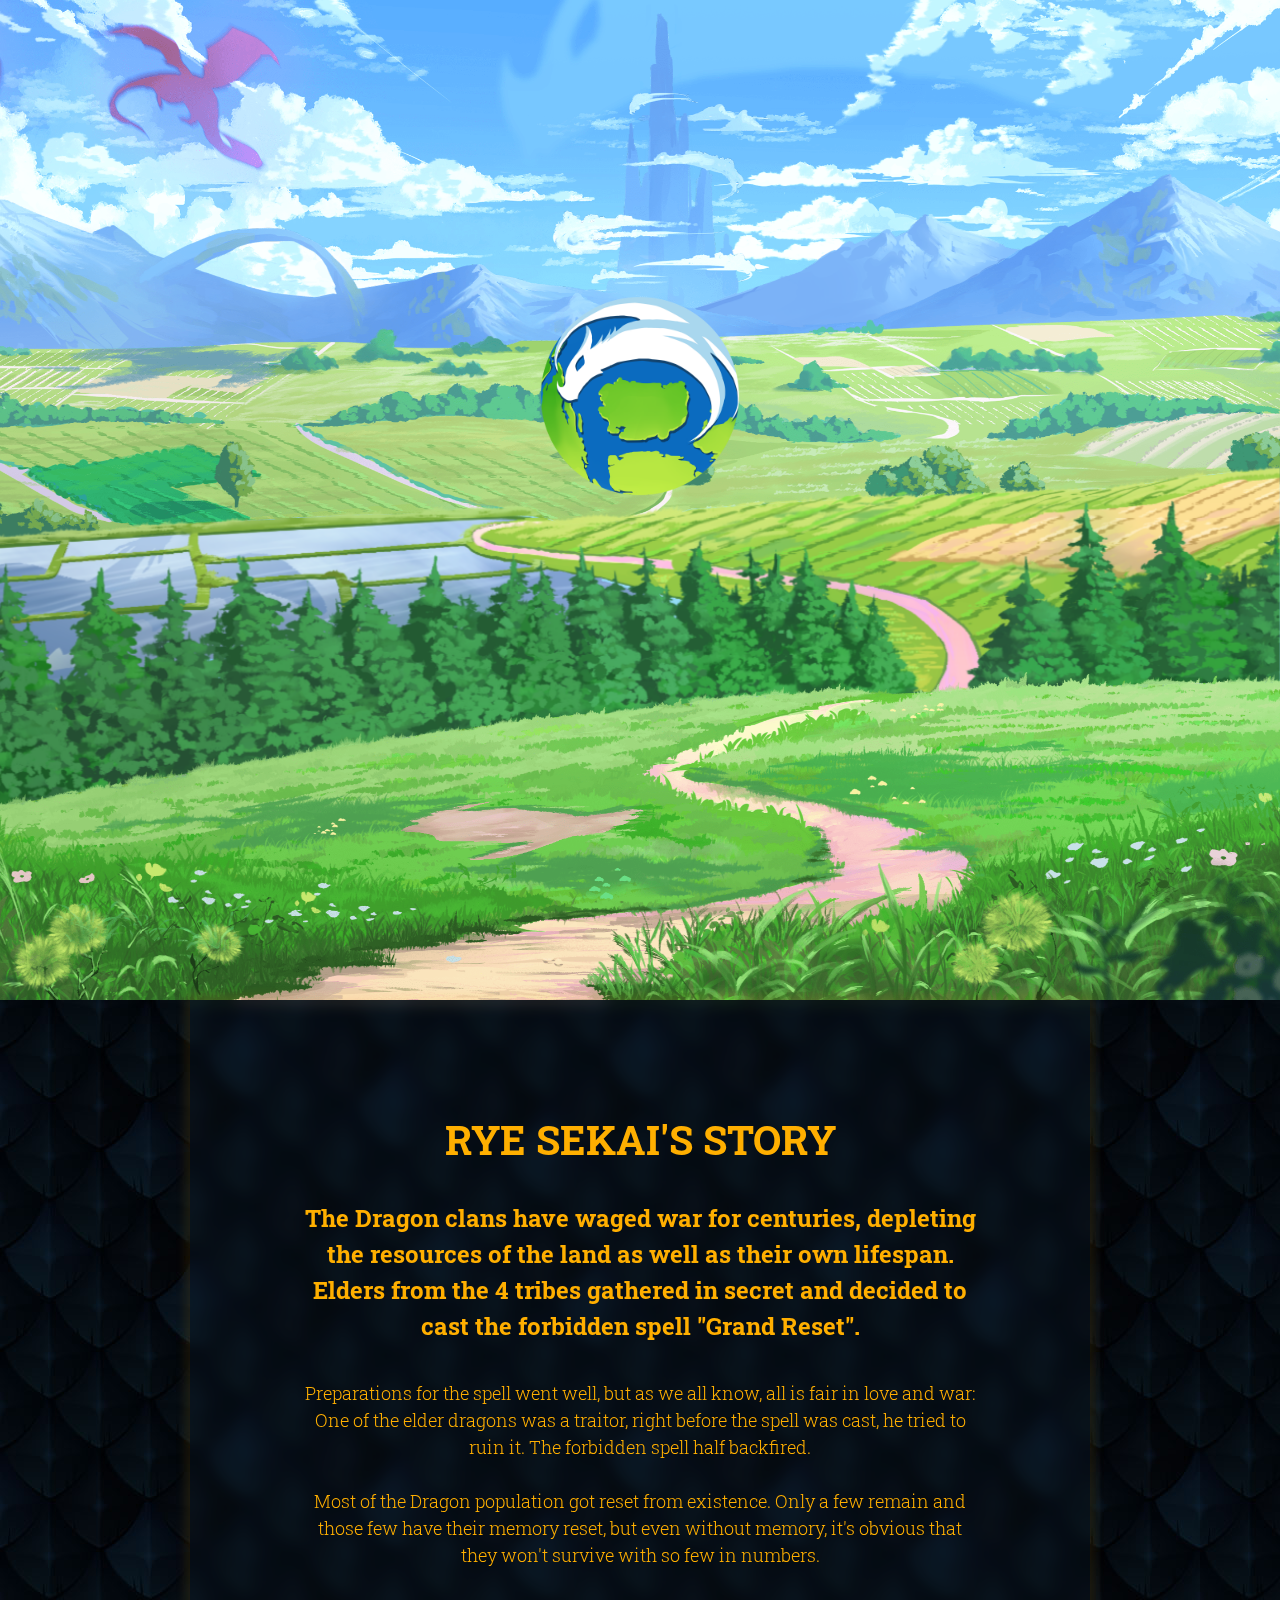
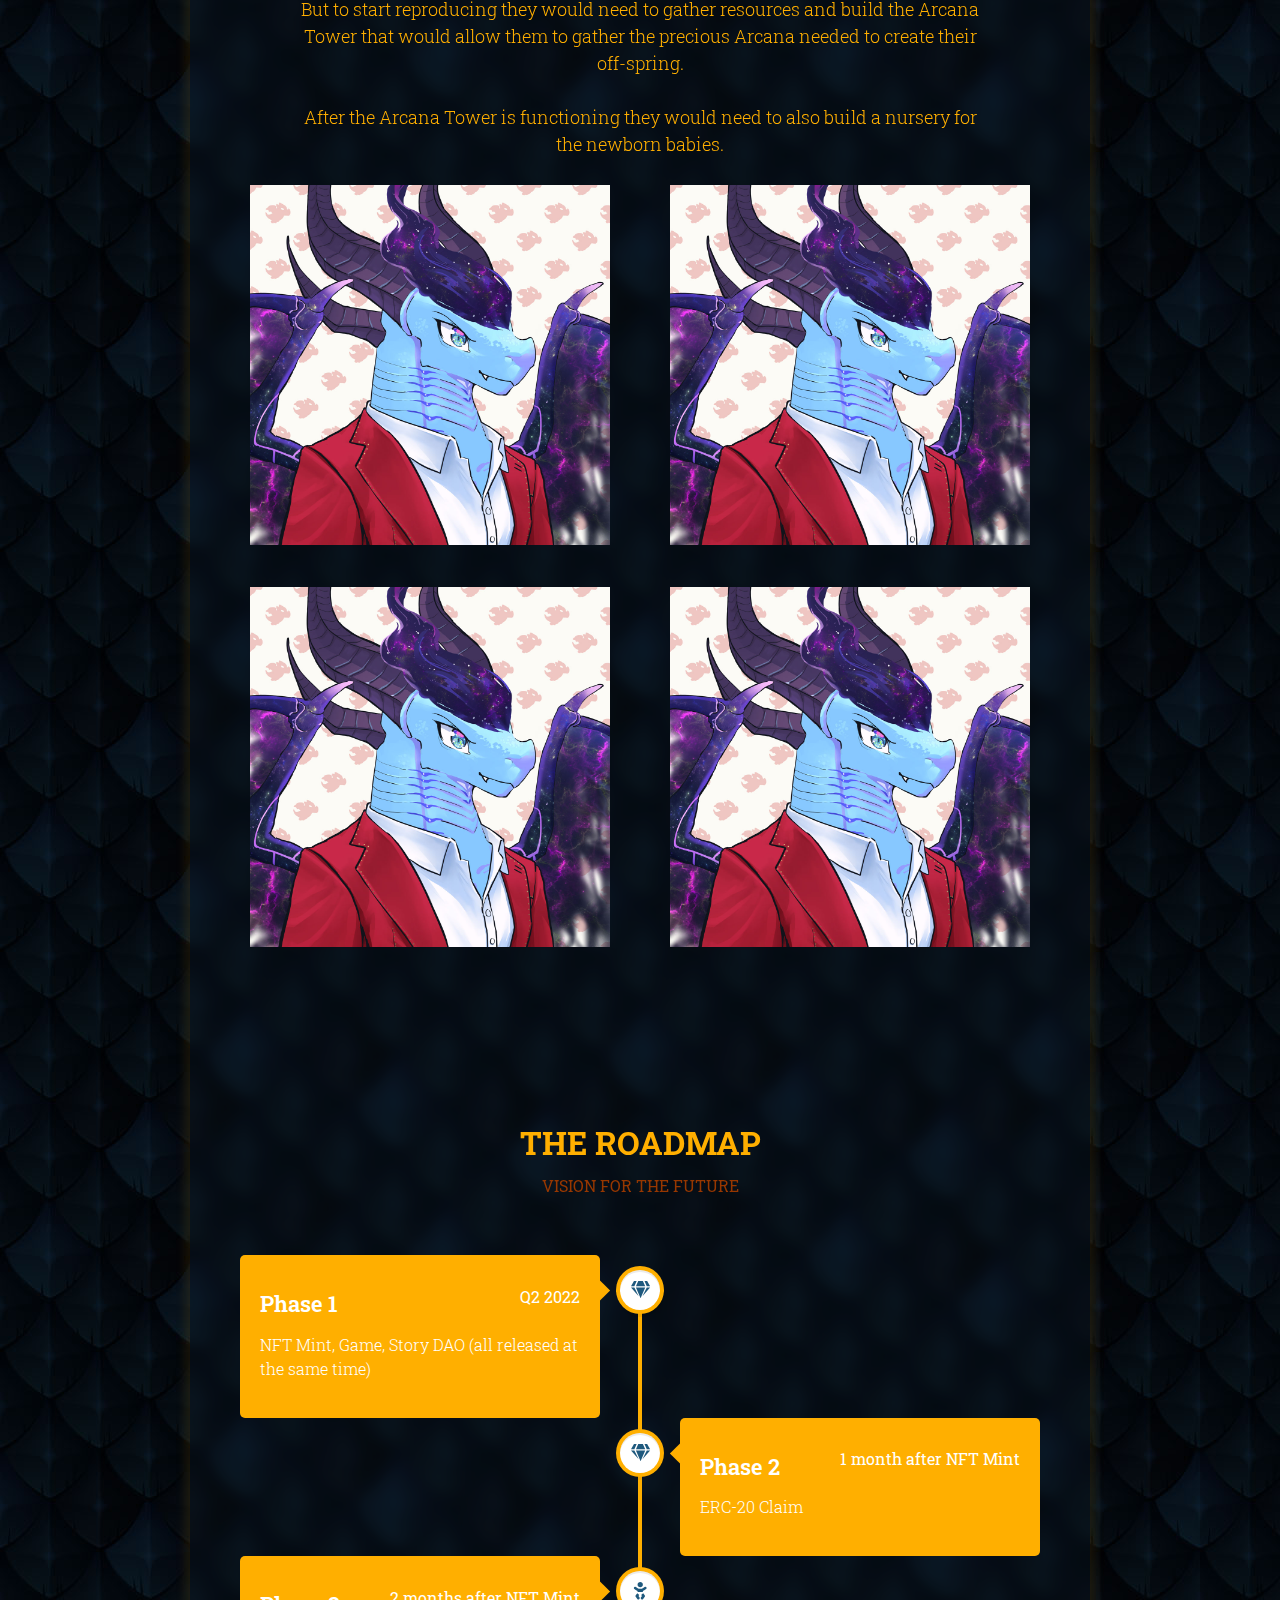
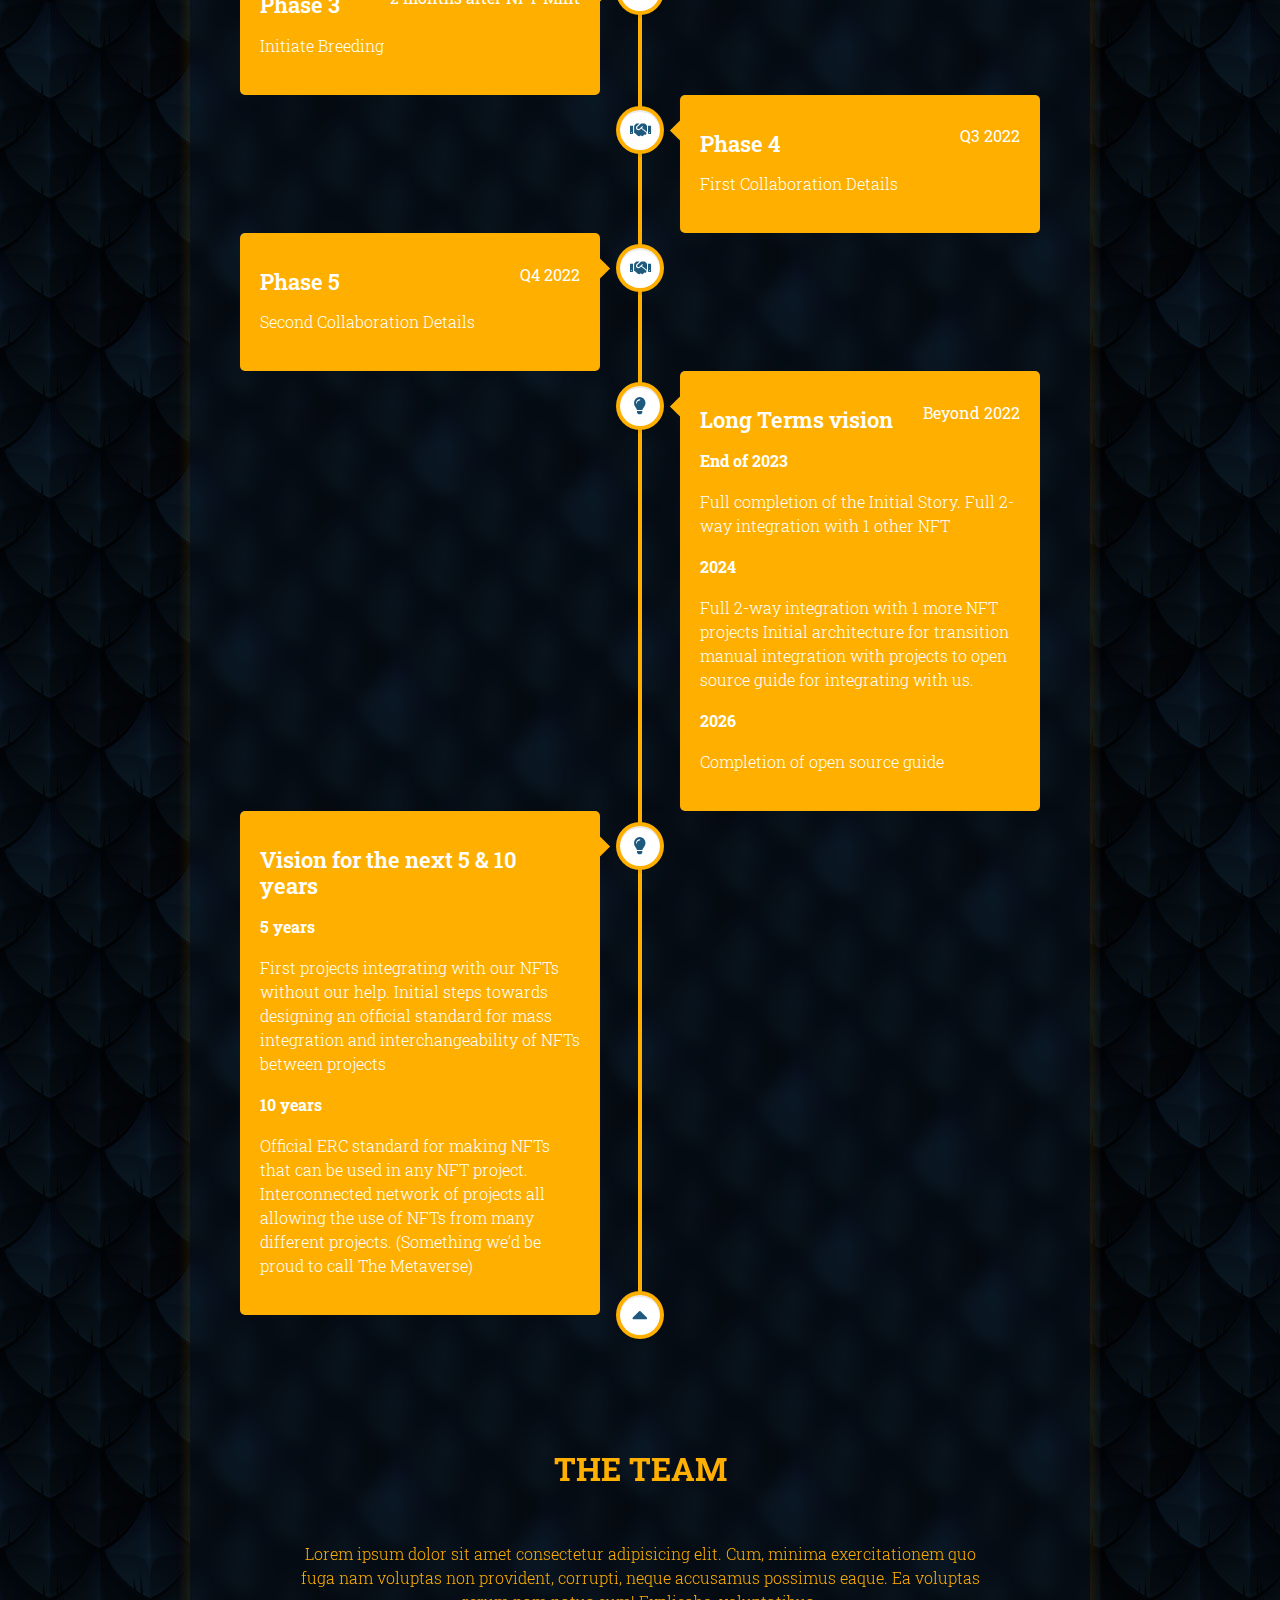
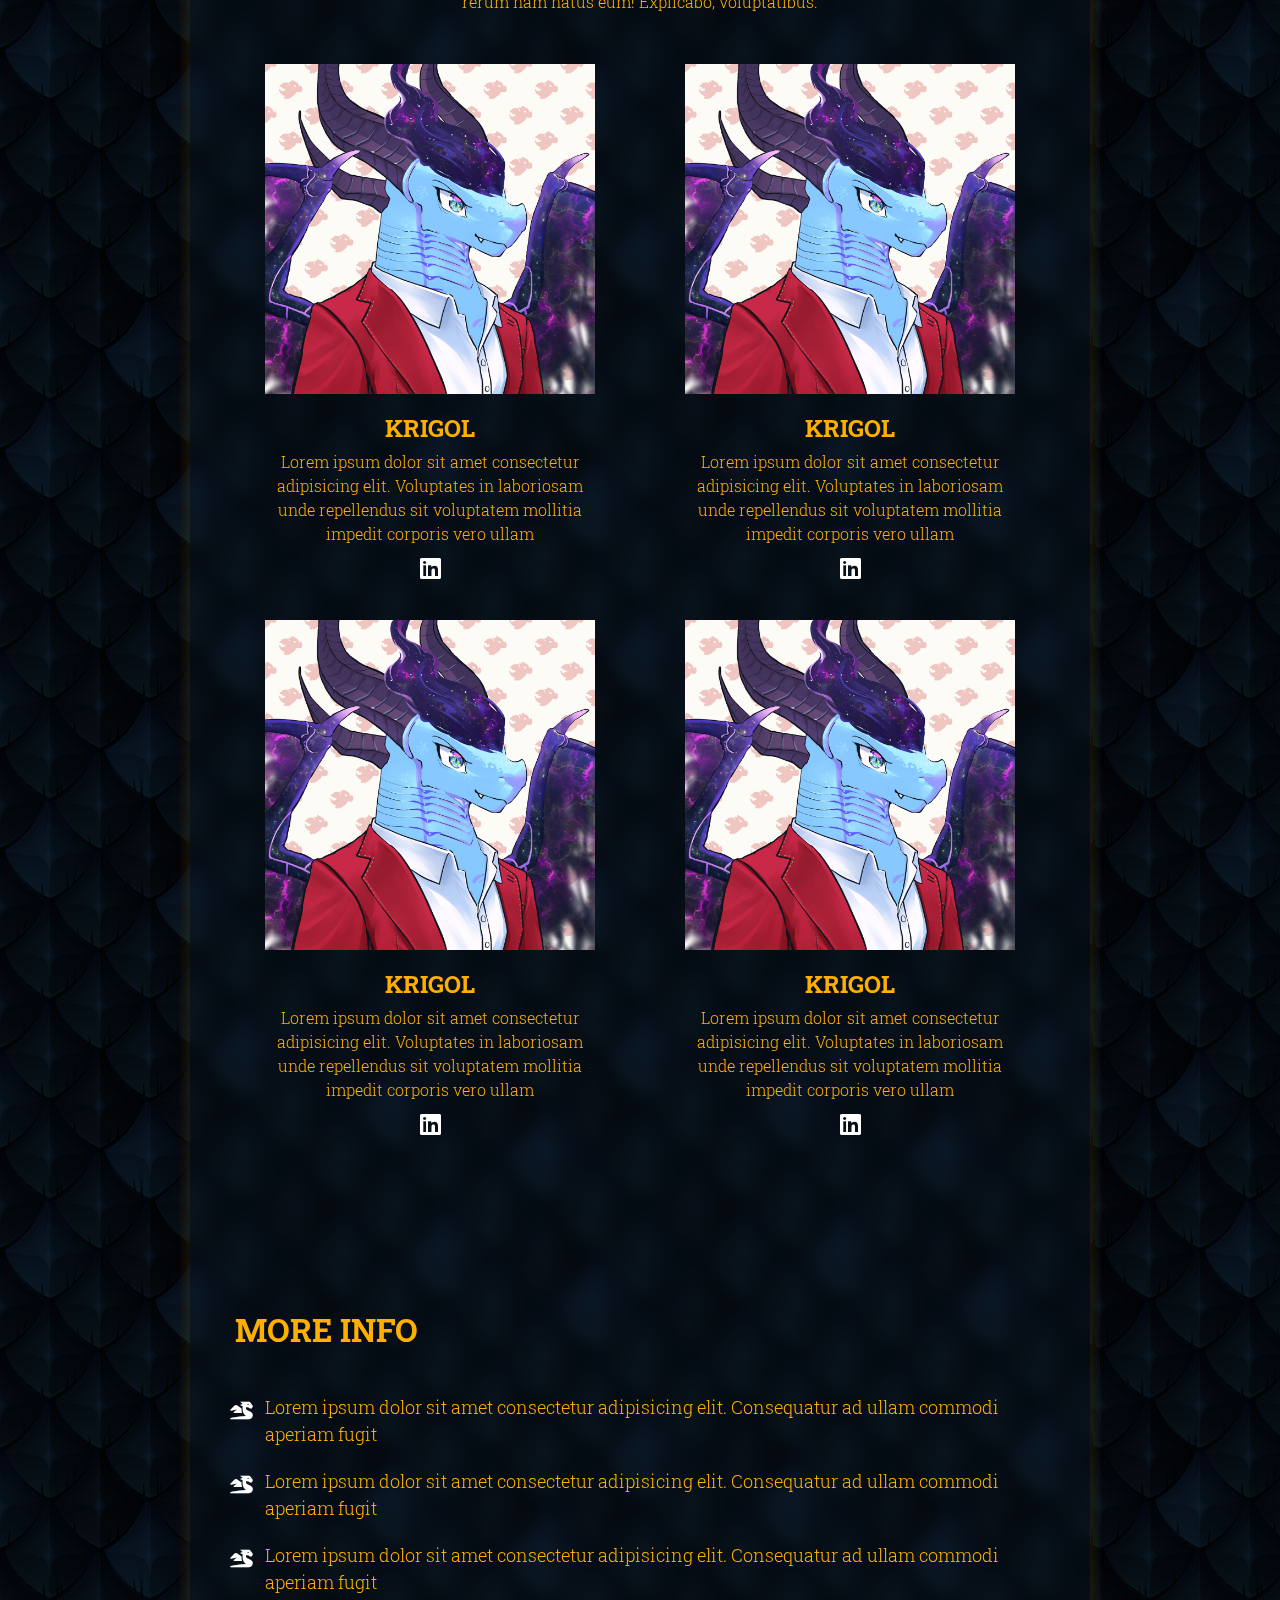
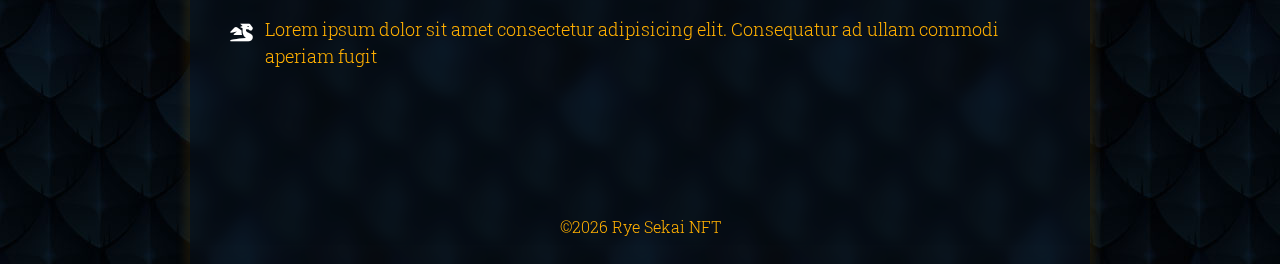
==== commit cf2b6659: "New website" ====
--- a/index.html
+++ b/index.html
@@ -1,335 +1,279 @@
 <!DOCTYPE html>
-<html lang="bg" xml:lang="bg" xmlns="http://www.w3.org/1999/xhtml">
-
-<head>
-   <title>Ryu Sekai</title>
-   <meta http-equiv="content-type" content="text/html; charset=utf-8" />
-   <meta name="viewport" content="width=device-width, initial-scale=1.0, maximum-scale=1.0, user-scalable=no" />
-
-   <link rel="stylesheet" href="./css/styles-l.css" type="text/css" />
-
-   <link rel="apple-touch-icon" sizes="57x57" href="./images/favicon/apple-icon-57x57.png">
-   <link rel="apple-touch-icon" sizes="60x60" href="./images/favicon/apple-icon-60x60.png">
-   <link rel="apple-touch-icon" sizes="72x72" href="./images/favicon/apple-icon-72x72.png">
-   <link rel="apple-touch-icon" sizes="76x76" href="./images/favicon/apple-icon-76x76.png">
-   <link rel="apple-touch-icon" sizes="114x114" href="./images/favicon/apple-icon-114x114.png">
-   <link rel="apple-touch-icon" sizes="120x120" href="./images/favicon/apple-icon-120x120.png">
-   <link rel="apple-touch-icon" sizes="144x144" href="./images/favicon/apple-icon-144x144.png">
-   <link rel="apple-touch-icon" sizes="152x152" href="./images/favicon/apple-icon-152x152.png">
-   <link rel="apple-touch-icon" sizes="180x180" href="./images/favicon/apple-icon-180x180.png">
-   <link rel="icon" type="image/png" sizes="192x192" href="./images/favicon/android-icon-192x192.png">
-   <link rel="icon" type="image/png" sizes="32x32" href="./images/favicon/favicon-32x32.png">
-   <link rel="icon" type="image/png" sizes="96x96" href="./images/favicon/favicon-96x96.png">
-   <link rel="icon" type="image/png" sizes="16x16" href="./images/favicon/favicon-16x16.png">
-   <link rel="manifest" href="./images/favicon/manifest.json">
-   <meta name="msapplication-TileColor" content="#ffffff">
-   <meta name="msapplication-TileImage" content="./images/favicon/ms-icon-144x144.png">
-   <meta name="theme-color" content="#ffffff">
-</head>
-
-<body itemscope itemtype="http://schema.org/WebPage">
-   <!-- Content -->
-   <main role="main">
-      <a href="https://discord.gg/u8wXdTngjG" target="_blank" title="Ryu-Sekai | Discord" class="discord_url">Official Discord</a>
-      <div class="row medium_center full_height">
-         <div class="col medium_11 large_10 scroll_col full_height">
-            <div class="scroll_wrap full_height">
-               <div class="scroll_content">
-                  <div class="txt_box">
-                     <figure class="logo">
-                        <img src="./images/logo.png" alt="Ryu-sekai">
-                     </figure>
-                     <h1>Ryu-Sekai</h1>
-                     <h2>Table of Contents</h2>
-                     <ol>
-                        <li>
-                           <a href="#prologue" title="Prologue"><span>Prologue</span></a>
-                           <ol>
-                              <li>
-                                 <a href="#Introduction-Lore" title="Introduction Lore">Introduction Lore</a>
-                              </li>
-                              <li>
-                                 <a href="#The-Ryu-sekai-Ethos" title="The Ryu-sekai Ethos">The Ryu-sekai Ethos</a>
-                                 <ol>
-                                    <li>
-                                       <a href="#Play-to-Enjoy" title="Play to Enjoy">Play to Enjoy</a>
-                                    </li>
-                                    <li>
-                                       <a href="#Iterative-approach" title="Iterative approach">Iterative approach</a>
-                                    </li>
-                                 </ol>
-                              </li>
-                           </ol>
-                        </li>
-                        <li>
-                           <a href="#Chapter-1" title="Chapter 1: Laying the Foundation"><span>Chapter 1: Laying the Foundation</span></a>
-                           <ol>
-                              <li>
-                                 <a href="#The-First-Game" title="The First Game">The First Game</a>
-                                 <ol>
-                                    <li>
-                                       <a href="#Concept" title="Concept">Concept</a>
-                                    </li>
-                                    <li>
-                                       <a href="#User-Interface" title="User Interface">User Interface</a></li>
-                                    <li>
-                                       <a href="#Numbers" title="Numbers">Numbers</a>
-                                    </li>
-                                    <li>
-                                       <a href="#Technicals" title="Technicals">Technicals</a>
-                                    </li>
-                                 </ol>
-                              </li>
-                              <li>
-                                 <a href="#The-Story-DAO" title="The Story DAO">The Story DAO</a>
-                                 <ol>
-                                    <li><a href="#Concept" title="Concept">Concept</a></li>
-                                    <li><a href="#Technicals-2" title="Technicals">Technicals</a></li>
-                                 </ol>
-                              </li>
-                              <li>
-                                 <a href="#The-Numbers" title="The Numbers">The Numbers</a>
-                                 <ol>
-                                    <li><a href="#The-Collection" title="The Collection">The Collection</a></li>
-                                    <li><a href="#Whitelist" title="Whitelist">Whitelist</a>
-                                       <ol>
-                                          <li><a href="#Guaranteed-WL-options" title="Guaranteed WL options">Guaranteed WL options</a>
-                                             <ol>
-                                                <li><a href="#Collabs" title="Collabs">Collabs</a></li>
-                                                <li><a href="#Giveaways-Contests" title="Giveaways/Contests">Giveaways/Contests</a></li>
-                                             </ol>
-                                          </li>
-                                          <li><a href="#NOT-Guaranteed-WL-options" title="NOT Guaranteed WL options">NOT Guaranteed WL options</a>
-                                             <ol>
-                                                <li><a href="#Contributing-to-the-Community" title="Contributing to the Community">Contributing to the Community</a></li>
-                                                <li><a href="#Boosting-project-visibility" title="Boosting project visibility">Boosting project visibility</a></li>
-                                             </ol>
-                                          </li>
-                                       </ol>
-                                    </li>
-                                    <li><a href="#Mints" title="Mints">Mints</a></li>
-                                    <li><a href="#Tokenomics" title="Tokenomics">Tokenomics</a></li>
-                                    <li><a href="#Breeding" title="Breeding">Breeding</a></li>
-                                    <li><a href="#Treasury-Wallet" title="Treasury Wallet">Treasury Wallet</a></li>
-                                    <li><a href="#Metadata-Hosting" title="Metadata Hosting">Metadata Hosting</a></li>
-                                 </ol>
-                              </li>
-                           </ol>
-                        </li>
-                        <li>
-                           <a href="#Chapter-2" title="Chapter 2: The sky's the limit"><span>Chapter 2: The sky's the limit</span></a>
-                           <ol>
-                              <li><a href="#Future-DAO" title="Future DAO">Future DAO</a></li>
-                              <li><a href="#Possible-paths" title="Possible paths">Possible paths</a></li>
-                           </ol>
-                        </li>
-                        <li>
-                           <span><a href="#Epilogue" title="Epilogue">Epilogue</a></span>
-                        </li>
-                        <li>
-                           <span><a href="#Disclaimer" title="Disclaimer">Disclaimer</a></span>
-                           <ol>
-                              <li><a href="#Disclaimer-and-Whitepaper-amendments-updates" title="Disclaimer and Whitepaper amendments/updates">Disclaimer and Whitepaper amendments/updates</a></li>
-                              <li><a href="#Not-Financial-Advice" title="Not Financial Advice">Not Financial Advice</a></li>
-                              <li><a href="#Platform-Usage" title="Platform Usage">Platform Usage</a></li>
-                              <li><a href="#Expectations-Future" title="Expectations/Future">Expectations/Future</a></li>
-                              <li><a href="#Risks-Liability" title="Risks/Liability">Risks/Liability</a></li>
-                           </ol>
-                        </li>
-                     </ol>
-                     <h2 class="title" id="prologue">Prologue</h2>
-                     <h2 id="Introduction-Lore">Introduction Lore</h2>
-                     <p>The Dragon clans have waged war for centuries, depleting the resources of the land as well as their own lifespan. Elders from the 4 tribes gathered in secret and decided to cast the forbidden spell "Grand Reset".</p>
-                     <p>Preparations for the spell went well, but as we all know, all is fair in love and war: One of the elder dragons was a traitor, right before the spell was cast, he tried to ruin it. The forbidden spell half backfired.</p>
-                     <p>Most of the Dragon population got reset from existence. Only a few remain and those few have their memory reset, but even without memory, it's obvious that they won't survive with so few in numbers.</p>
-                     <p>But to start reproducing they would need to gather resources and build the Arcana Tower that would allow them to gather the precious Arcana needed to create their off-spring.</p>
-                     <p>After the Arcana Tower is functioning they would need to also build a nursery for the newborn babies.</p>
-                     <p><em>(The Introduction and lore are intentionally scarce, see The Story DAO for more information)</em></p>
-                     <h2 id="The-Ryu-sekai-Ethos">The Ryu-sekai Ethos</h2>
-                     <h3 id="Play-to-Enjoy">Play to Enjoy:</h3>
-                     <p>Nowadays all games strive for the new trend of &ldquo;Play To Earn&rdquo;. But let's be honest, you'll only be earning while new players are coming in. As sad as it is, the current paradigm is akin to a pyramid scheme. Old players are earning the most while the last ones suffer losses.</p>
-                     <p>That's only natural because currently, the games in crypto are not fun enough for people to want to spend money on them without expecting financial returns.<br />And it's hard to make a fun game when you have to balance a game with a real money economy.</p>
-                     <p>That's why we will first build games that use our NFT assets and are fun and enjoyable.<br />We will also try to integrate with other crypto projects so that our NFTs are truly part of "the metaverse".</p>
-                     <p>Only then, when the project is established and people want to be part of it, will transition to "Play to Earn"</p>
-                     <h3 id="Iterative-approach">Iterative approach:&nbsp;</h3>
-                     <p>A lot of games sell out their NFTs and then take years to produce a product, by which time some people have already lost their NFTs, interest or both.</p>
-                     <p>We will strive to deliver small games and/or updates and listen to feedback so we can really create a community-driven game.</p>
-                     <h2 id="Chapter-1" class="title">Chapter 1: Laying the Foundation</h2>
-                     <p class="t_center"><strong>On launch we will aim to provide the following features</strong></p>
-                     <h2 id="The-First-Game">The First Game:</h2>
-                     <h3 id="Concept">Concept</h3>
-                     <p>Our first game will be simple, but interacting with it will contribute towards global progress in unlocking breeding. (Note: The unlock would be manual as any type of contract interaction automation would require us to host the &ldquo;owner seed&rdquo; on a machine, and we&rsquo;d prefer to have it on a hardware wallet)</p>
-                     <p>The idea is that the 4 clans have to rebuild after &ldquo;The Great Reset&rdquo; and for that, they need to gather resources and build the Arcana Tower and the Dragon Nursery.</p>
-                     <p>Each of the 4 clans will allow for the faster gathering of a certain type of resource. <br />The resources being: Stone, Wood, Food, Crystals</p>
-                     <figure style="margin-bottom: 30px;">
-                        <img src="./images/layout/Whitepaper.png" alt="Concept">
-                     </figure>
-                     <ul class="default_list">
-                        <li><strong>Primordials</strong>: +25% bonus to Crystals. -25% penalty to Stone</li>
-                        <li><strong>Eternals</strong>: +25% bonus to Wood. -25% penalty to Food</li>
-                        <li><strong>Occults</strong>: +25% bonus to Stone. -25% penalty to Crystals</li>
-                        <li><strong>Ascendants</strong>: +25% bonus to Food. -25% penalty to Wood</li>
-                     </ul>
-                     <p>All dragons have 100% gathering power to their neighboring resources (not listed in the above bonus/penalty list)</p>
-                     <p>All players will have to contribute to optimally unlock the next phase.</p>
-                     <p>You have to own an NFT to start AND finish an action. So that people can't trade and multi-start actions.</p>
-                     <h3 id="User-Interface">User Interface</h3>
-                     <p>The UI will aim to be familiar to users and easy to use.</p>
-                     <p>Below are <strong>ROUGH DRAFTS</strong> of the game UI expected at launch.</p>
-                     <ul class="default_list">
-                        <li>You can always see the global amount of collected resources.</li>
-                        <li>You can travel to different gathering spots or the two buildings being built (to monitor progress)</li>
-                        <li>You can see your currently selected dragon on the bottom left</li>
-                        <li>You can see what the currently selected dragon is doing on the bottom right</li>
-                        <li>You can Cancel/Finish an action of the currently selected dragon</li>
-                        <li>You can select more dragons you own from the bottom center</li>
-                     </ul>
-                     <p>There are 2 screen variations for each of the gathering locations.</p>
-                     <p>If your currently selected dragon is idle, you will see the &ldquo;Harvest {resource}&rdquo; popup with options for duration and yield.</p>
-                     <p><em>(All numbers are subject to change and balancing)&nbsp;</em></p>
-                     <figure style="margin-bottom: 30px;">
-                        <img src="./images/layout/game-design.jpg" alt="The Game">
-                     </figure>
-                     <p>If your dragon is working, the popup will be gone allowing you to view more of the scenery.</p>
-                     <p>The Arcane Tower and Dragon Nursery will never show popups, but instead, they will change as the % of resources gathered increases.</p>
-                     <h3 id="Numbers">Numbers</h3>
-                     <p>The goal would be to have <strong>both buildings</strong> up and running in around <strong>3 months</strong> if optimal conditions are met (Everyone works their dragons on cooldown on the right tasks).<br />Realistically we don&rsquo;t expect everyone to be participating and doing the optimal activities, so to regulate the duration we could use Events that reward speed-ups in different ways.</p>
-                     <p>There would be several levels of gathering activities like in most gathering games:</p>
-                     <ul class="default_list">
-                        <li>Short Cooldown - Most resources per minute, least resources per completion.</li>
-                        <li>Medium Cooldown - Medium resources per minute, medium resources per completion.</li>
-                        <li>Long Cooldown - Low resources per minute, most resources per completion.</li>
-                     </ul>
-                     <p><em>(Unlockable with events)</em> Extra-long Cooldown - Very low resources per minute, extra-large amount of resources per completion.</p>
-                     <h3 id="Technicals">Technicals</h3>
-                     <p>The game would be made in ThreeJS and use Web3 integration to allow for a browser-based game that connects with your MetaMask wallet to sync with your wallet&rsquo;s holdings.</p>
-                     <p>It would use the standard &ldquo;Sign Message&rdquo; approach to prove ownership of an account and allow for credential-less login.</p>
-                     <p>Due to the game being browser-based updates could be pushed dynamically at any time.</p>
-                     <p>This would allow for easy updates to the game and adjustments to the numbers so that the game feels smooth.</p>
-                     <p>Also, this would allow for the running of Events. Events could range from some simple tasks that could speed up the building process to mini-games testing different genres the future iterations could take.</p>
-                     <h2 id="The-Story-DAO">The Story DAO</h2>
-                     <h3 id="Concept">Concept</h3>
-                     <p>We've all heard the legends about dragons. No matter which culture or where you live around the world you have probably heard a story about a dragon. Fierce giant creatures breathing fire and guarding treasures. Magical majestic beasts granting wishes. Proud and powerful beings guarding secrets that could change the world. </p>
-                     <p>But our dragons are different! Having just suffered &ldquo;The Great Reset&rdquo; their story is yet untold. It is up to you as their owner to forge it to be a glorious one.</p>
-                     <ol>
-                        <li>As a Ryu-sekai NFT owner, you get to be part of the "Story DAO". You and the other owners will vote on how our story will unfold, be it which characters partake in the story or what it's goal is.</li>
-                        <li>After the story has concluded it will be made into a manhwa-style comic (See Solo Leveling/The Beginning After The End).</li>
-                     </ol>
-                     <h3 id="Technicals-2">Technicals</h3>
-                     <p>We would hold the DAO in Discord (unless a vote is held to move to a specifically designated website)</p>
-                     <p>Each holder would get a role via Colab.Land integration. Using that role he would have a vote on the future of the dragons.</p>
-                     <p>We would start with just having 1 vote no matter how many NFTs you own, so as to make it fair and equal for everyone to lay out their ideas. (A vote can always be held to move to an amount-based voting model).</p>
-                     <p>The story will develop in a two-week cycle.</p>
-                     <p><strong>Week 1</strong>: We pick out the top 3 voted stories out of a general pool where everyone (NFT holder or not) can submit ideas.</p>
-                     <p><strong>Week 2</strong>: The winners have time to do small refinements to the story and advocate why it should be the next step in our journey. Giving possible future developments or arguments on how it adds depth to the story.</p>
-                     <p>At the end of the second week, the winner&rsquo;s story is added as a continuation to the official story and the cycle starts over.</p>
-                     <h2 id="The-Numbers">The Numbers</h2>
-                     <h3 id="The-Collection">The Collection</h3>
-                     <p>We have <strong>10 000</strong> Genesis Dragons split into 4 clans. The clan trait which is the horns will be distributed evenly amongst the 10 000 NFTs, meaning 2500 of each horn style will exist.</p>
-                     <p>All other traits would be distributed randomly with some having lower chances of occurring than others.</p>
-                     <p>This section will be updated with more precise numbers as we near the release date.</p>
-                     <h3 id="Whitelist">Whitelist </h3>
-                     <p>Whelp - 2900 people 1 mint per person</p>
-                     <p>Dragons - 1000 people 2 mints per person</p>
-                     <p>Only way to get WL is to be active and HELPFUL in the community, games, quizzes</p>
-                     <p><strong>NO INVITES OR LEVELS!</strong></p>
-                     <h3 id="Guaranteed-WL-options">Guaranteed WL options<strong><br /></strong></h3>
-                     <p id="Collabs"><strong>Collabs</strong></p>
-                     <ol>
-                        <li>We will give away whitelist spots to other projects we partner/collaborate with</li>
-                        <li>We will partner with other creators and give away whitelist spots</li>
-                     </ol>
-                     <p id="Giveaways-Contests"><strong>Giveaways/Contests</strong></p>
-                     <ol>
-                        <li>We will be giving away whitelist spots on Twitter - <a title="Twitter" href="https://twitter.com/RyuSekaiNFT" target="_blank">https://twitter.com/RyuSekaiNFT</a></li>
-                        <li>We will be hosting events (games, quizzes, trivias, coding challenges)</li>
-                     </ol>
-                     <h3 id="NOT-Guaranteed-WL-options">NOT Guaranteed WL options</h3>
-                     <p><strong>Disclaimer: These options are based on human interaction and thus are inherently subjective. The mods will try to be as neutral as possible when picking the winners but the below activities will increase your chances (drastically) but cannot guarantee a certain win like the above.</strong></p>
-                     <p id="Contributing-to-the-Community"><strong>Contributing to the Community</strong></p>
-                     <ol>
-                        <li>Be active and helpful within the community our staff will be picking our WL. You can get noticed by engaging in the community and having real conversations.</li>
-                        <li>Contribute to #deleted-channel and other content production related channels</li>
-                     </ol>
-                     <p id="Boosting-project-visibility"><strong>Boosting project visibility</strong></p>
-                     <ol>
-                        <li>Posting about "Ryu Sekai" on social media</li>
-                        <li>Interacting with our posts on social media. This includes liking, commenting and retweeting our tweets, and interacting with our community</li>
-                        <li>Representing "Ryu Sekai" (e.g. using an image from #🤫-sneak-peaks as your profile picture or adding "| "Ryu Sekai" to your name)</li>
-                     </ol>
-                     <h3 id="Mints">Mints</h3>
-                     <p><strong>100 </strong>&ndash; Reserved for the team/advisors/mods</p>
-                     <p><strong>2000</strong> &ndash; Will be for our Dragons (OG) they will be able to mint 2. <em>(1000 spots)</em></p>
-                     <p><strong>2900</strong> &ndash; Will be for our Whelps (WL) they will be able to mint 1. <em>(2900 spots)</em></p>
-                     <p>That leaves 5000 for the public mint!</p>
-                     <h3 id="Tokenomics">Tokenomics</h3>
-                     <p><strong>Arcana / $ARC</strong></p>
-                     <p>The dragons will produce $ARC (Arcana). Each day 1 Genesis Dragon will produce 10 $ARC (Arcana)</p>
-                     <p>1 $ARC = 1 $ARC</p>
-                     <p>$ARC is the token utility within our metaverse. At this time ONLY Genesis Dragons will produce $ARC. $ARC is the currency which will be used in our ecosystem for many different things starting with breeding and then expanding into our future games. You will be able to earn $ARC from holding a Genesis Dragon inside of your wallet. Each day you will accumulate 10 $ARC which will be visible on our website from simply holding a Genesis dragon. Total Supply? Well, for breeding we will need 5 000 000 total.</p>
-                     <p>A crucial piece of improving our ecosystem is our Genesis Dragons. Claiming your $ARC can be done at any time you choose <strong>after the Arcana Tower has been built</strong>.</p>
-                     <h3 id="Breeding">Breeding</h3>
-                     <p>As our Genesis Dragons earn $ARC you will be able to breed and make baby Dragons! To be able to breed you will need to own two Genesis Dragons and 250 $ARC and the Dragon Nursery needs to have been built. Then after earning 500 $ARC you will be able to make a baby Dragon! There will only ever be 20,000 baby Dragons ever created.</p>
-                     <h3 id="Treasury-Wallet">Treasury Wallet</h3>
-                     <p>For every sale on OpenSea and Looks Rare there will be a 5% royalty and of that, we will take 3% and put it in our Treasury wallet for future development and expansion of Dragonverse! These funds will go to our breeding expansion, game, and whatever the DAO votes on afterward! We&rsquo;re here with you for the long haul.</p>
-                     <h3 id="Metadata-Hosting">Metadata Hosting</h3>
-                     <p>We will be using <a title="IPFS" href="https://ipfs.io/" target="_blank">IPFS</a> to host the metadata and images for the project. The idea of IPFS is to be decentralized, so that once we upload to IPFS and the images/folder get&rsquo;s a unique CID (Content IDentifier) you can be sure we can never edit/tamper with it. The only way would be for us to change the entire URL in the smart contract, but that is VERY easily detectable. (That&rsquo;s also how we are going to do the reveal)</p>
-                     <h2 id="Chapter-2" class="title">Chapter 2: The sky's the limit</h2>
-                     <h3 id="Future-DAO">Future DAO</h3>
-                     <p>We truly believe in allowing full ownership to our NFT holder&rsquo;s! Genesis holders will be able to vote on our path as we go. Genesis holders will be in full control of where this journey takes us together. Votes will be held, passed to our advisors for advice, and implemented in our ecosystem by our team.</p>
-                     <p>Our team is composed of highly skilled Senior Software Architects, and our Artist can bring your imagination into existence.</p>
-                     <p>And we also have connections all over the tech industry. So whatever the community chooses for our next goal we will have the skillset to execute it.</p>
-                     <h3 id="Possible-paths">Possible paths</h3>
-                     <ul class="default_list">
-                        <li>Buying Sandbox land and developing a game/experience for Dragon Holders and Sandbox citizens to enjoy?</li>
-                        <li>Buying NFTWorlds land and developing a stunning world for everyone to explore?</li>
-                        <li>VX models, to be used in any project in the Metaverse?</li>
-                        <li>Integrating with the Ronin chain and the Axie Infinity universe?</li>
-                        <li>Integrating with Solarbots? If you love dragons and you love robots maybe we can make a dragon robot?</li>
-                        <li>Integrating with any of your favorite projects as long as we can get in touch with their developer team.</li>
-                        <li>A Virtual Reality game using the NFTs as 3D avatars (and maybe characters with skills) that is similar to games like Rec Room or VR Chat. Meaning a social experience type of application with the ability to create many mini-games in which the users can spend quality time with friends.</li>
-                        <li>A Tamagotchi-like AR (Augmented Reality) game where you can take care of your baby dragon that you can view in your own house, or take out for a walk in the park.</li>
-                        <li>This will all be achievable using any phone that supports AR.</li>
-                        <li>{All your suggestions from The Future DAO here}</li>
-                        <li>Developing a way to keep Ryu&rsquo;s progress on-chain so that you can not only sell your &ldquo;ticket to the Multiverse&rdquo;, but the progress and achievements you have accomplished with it giving it &ldquo;Premium Status&rdquo;. The same way some World of Warcraft accounts that have achievements/items from 10 years ago are really coveted.</li>
-                        <li>RPG&hellip;. What&rsquo;s a Dragon without a good Role Playing Game about it?</li>
-                        <li>Different games to cater to all 4 types of players <a title="(Explorers, Socializers, Killers, Achievers)" href="https://www.youtube.com/watch?v=yxpW2ltDNow" target="_blank">(Explorers, Socializers, Killers, Achievers)</a> based on Bartle&rsquo;s Taxonomy</li>
-                     </ul>
-                     <h2 id="Epilogue" class="title">Epilogue</h2>
-                     <p>Dragons are giant magnificent and proud creatures that can&rsquo;t be constrained. So our long-term vision of them is just that - No Constraints to a single game or functionality.</p>
-                     <p>We want our dragons to be part of epic stories told through novels, comics, manhwa, videos, anime, cartoons, movies&hellip; maybe even a Marvel one?</p>
-                     <p>We want you to interact with them in games, browser-based, triple-A desktop (and maybe even console games?) and in good time bring them to AR/VR/MR for you to be able to truly interact via touch and full immersion.</p>
-                     <p>We want them to be part of the true &ldquo;Metaverse&rdquo;(see below) by not building our own secluded environment, but trying to be part of as many other projects as we possibly can.</p>
-                     <p><em>&ldquo;A metaverse is a network of virtual worlds focused on social connection. In futurism and science fiction, the term is often described as a hypothetical iteration of the Internet as a single, universal virtual world.&rdquo;</em> - <a title="Wikipedia" href="https://en.wikipedia.org/wiki/Metaverse" target="_blank">Wikipedia</a></p>
-                     <h2 id="Disclaimer" class="title">Disclaimer</h2>
-                     <h3 id="Disclaimer-and-Whitepaper-amendments-updates">Disclaimer and Whitepaper amendments/updates</h3>
-                     <p><strong>We reserve the right to amend and update our whitepaper and in turn our disclaimer section.</strong></p>
-                     <h3 id="Not-Financial-Advice">Not Financial Advice</h3>
-                     <p>Any information provided on our whitepaper, discord, website or any other communication channel should not be considered as financial advice or recommendation. Any and all materials are provided for informational and educational purposes only, and should not be relied upon, either entirely or in part, when making any decision.</p>
-                     <p><em>Please Do Your Own Research (DYOR)</em></p>
-                     <h3 id="Platform-Usage">Platform Usage<em><br /></em></h3>
-                     <p>The platform is provided &ldquo;as is&rdquo;, without any guarantees or warranties that it is without defects/bugs. <strong>Any use of the platform is at your own risk.</strong></p>
-                     <h3 id="Expectations-Future">Expectations/Future</h3>
-                     <p>Any statement made in this paper, website, communication channel or any verbal communication of our expectations for the future are considered &ldquo;forward-looking statements&rdquo; or said simply - speculation. As such it should not be relied upon as a solid fact. <strong>And should not be a base for your decisions.</strong></p>
-                     <p>We will do our best and beyond in order to make this project as successful as it can be with potential growth and future sub-projects/partnerships. But you should always consider any future events as uncertain.</p>
-                     <h3 id="Risks-Liability">Risks/Liability</h3>
-                     <p>By using our website/game/tokens/communication channels or anything else related to Ryu-sekai <strong>you accept all of the listed below risks and agree that we shall not be in any way liable for any losses or damages</strong> incurred due to or in connection with such risks, keeping in mind that the list might be amended from time to time:</p>
-                     <ul class="default_list">
-                        <li>Risk of Theft</li>
-                        <li>Risk of Legal Uncertainty</li>
-                        <li>Risk of Bugs</li>
-                        <li>Risk of Blockchain flaws.</li>
-                        <li>Risk of flawed logic</li>
-                     </ul>
-                     <p>(With the above stated, we shall however do whatever is in our power to minimize said risks)</p>
-                     <p class="copyrights t_center">RYU-SEKAI © 2022 | All Rights Reserved</p>
-                  </div>
-               </div>
-            </div>
-         </div>
-      </div>
-   </main>
-   <!-- Content end-->
-</body>
+
+<html>
+	<head>
+		<title>Ryu Sekai</title>
+		<meta http-equiv="content-type" content="text/html; charset=utf-8" />
+		<meta name="viewport" content="width=device-width, initial-scale=1.0, maximum-scale=1.0, user-scalable=no" />
+
+		<link rel="stylesheet" href="./css/styles.css" type="text/css" media="screen" charset="utf-8">
+
+		<link rel="apple-touch-icon" sizes="57x57" href="./images/favicon/apple-icon-57x57.png">
+		<link rel="apple-touch-icon" sizes="60x60" href="./images/favicon/apple-icon-60x60.png">
+		<link rel="apple-touch-icon" sizes="72x72" href="./images/favicon/apple-icon-72x72.png">
+		<link rel="apple-touch-icon" sizes="76x76" href="./images/favicon/apple-icon-76x76.png">
+		<link rel="apple-touch-icon" sizes="114x114" href="./images/favicon/apple-icon-114x114.png">
+		<link rel="apple-touch-icon" sizes="120x120" href="./images/favicon/apple-icon-120x120.png">
+		<link rel="apple-touch-icon" sizes="144x144" href="./images/favicon/apple-icon-144x144.png">
+		<link rel="apple-touch-icon" sizes="152x152" href="./images/favicon/apple-icon-152x152.png">
+		<link rel="apple-touch-icon" sizes="180x180" href="./images/favicon/apple-icon-180x180.png">
+		<link rel="icon" type="image/png" sizes="192x192" href="./images/favicon/android-icon-192x192.png">
+		<link rel="icon" type="image/png" sizes="32x32" href="./images/favicon/favicon-32x32.png">
+		<link rel="icon" type="image/png" sizes="96x96" href="./images/favicon/favicon-96x96.png">
+		<link rel="icon" type="image/png" sizes="16x16" href="./images/favicon/favicon-16x16.png">
+		<link rel="manifest" href="./images/favicon/manifest.json">
+		<meta name="msapplication-TileColor" content="#ffffff">
+		<meta name="msapplication-TileImage" content="./images/favicon/ms-icon-144x144.png">
+		<meta name="theme-color" content="#ffffff">
+	</head>
+
+	<body>
+		<div id="page">
+			<figure class="logo">
+				<img src="./images/logo.png" alt="RyeSekai NFT">
+			</figure>
+			<div class="keyart" id="nonparallax"></div>
+			<div class="keyart" id="parallax">
+				<div class="keyart_layer parallax" id="keyart-0" data-speed="5"></div>		<!-- 00.0 -->
+				<div class="keyart_layer parallax" id="keyart-1" data-speed="10"></div>	<!-- 12.5 -->
+				<div class="keyart_layer parallax" id="keyart-2" data-speed="11"></div>		<!-- 25.0 -->
+				<div class="keyart_layer parallax" id="keyart-3" data-speed="16"></div>	<!-- 37.5 -->
+				<div class="keyart_layer parallax" id="keyart-4" data-speed="30"></div>		<!-- 50.0 -->
+				<div class="keyart_layer parallax" id="keyart-8" data-speed="30"></div>		<!-- 50.0 -->
+				<div class="keyart_layer parallax" id="keyart-5" data-speed="40"></div>	<!-- 62.5 -->
+				<div class="keyart_layer parallax" id="keyart-6" data-speed="60"></div>		<!-- 75.0 -->
+				<div class="keyart_layer" id="keyart-scrim"></div>
+				<div class="keyart_layer" id="keyart-7" data-speed="69"></div>		<!-- 87.5 -->
+			</div>
+
+			<main id="maincontain">
+				<div id="main">
+
+					<div class="intro_section">
+						<h1>Rye Sekai's story</h1>
+						<div class="row default_center">
+							<div class="col large_10">
+								<p class="highlight">The Dragon clans have waged war for centuries, depleting the resources of the land as well as their own lifespan. Elders from the 4 tribes gathered in secret and decided to cast the forbidden spell "Grand Reset".</p>
+								<p>Preparations for the spell went well, but as we all know, all is fair in love and war: One of the elder dragons was a traitor, right before the spell was cast, he tried to ruin it. The forbidden spell half backfired.</p>
+								<p>Most of the Dragon population got reset from existence. Only a few remain and those few have their memory reset, but even without memory, it's obvious that they won't survive with so few in numbers.</p>
+								<p>But to start reproducing they would need to gather resources and build the Arcana Tower that would allow them to gather the precious Arcana needed to create their off-spring.</p>
+								<p>After the Arcana Tower is functioning they would need to also build a nursery for the newborn babies.</p>
+							</div>
+						</div>
+					</div>		
+
+					<div class="screenshots">
+						<ul class="thumbnails row">
+							<li class="col medium_6">
+								<figure>
+									<img alt="Ryu Dragons Preview 1" src="./images/Krigol.jpg" />
+								</figure>
+							</li>
+							<li class="col medium_6">
+								<figure>
+									<img alt="Ryu Dragons Preview 2" src="./images/Krigol.jpg" />
+								</figure>
+							</li>
+							<li class="col medium_6">
+								<figure>
+									<img alt="Ryu Dragons Preview 3" src="./images/Krigol.jpg" />
+								</figure>
+							</li>
+							<li class="col medium_6">
+								<figure>
+									<img alt="Ryu Dragons Preview 4" src="./images/Krigol.jpg" />
+								</figure>
+							</li>
+						</ul>
+					</div>
+
+					<div class="roadmap_wrapper_title">
+						<h2 class="section_title">The Roadmap <small>vision for the future</small></h2>
+					</div>
+
+					<div class="roadmap_wrapper">
+						<div class="center-line">
+							<a href="#" class="scroll-icon"><i class="fas fa-caret-up"></i></a>
+						</div>
+						<div class="roadmap_row row-1">
+							<section>
+							<i class="icon fas fa-gem"></i>
+							<div class="details">
+								<span class="title">Phase 1</span>
+								<span>Q2 2022</span>
+							</div>
+							<p>NFT Mint, Game, Story DAO (all released at the same time)</p>
+							</section>
+						</div>
+						<div class="roadmap_row row-2">
+							<section>
+							<i class="icon fas fa-gem"></i>
+							<div class="details">
+								<span class="title">Phase 2</span>
+								<span>1 month after NFT Mint</span>
+							</div>
+							<p>ERC-20 Claim</p>
+							</section>
+						</div>
+						<div class="roadmap_row row-1">
+							<section>
+							<i class="icon fas fa-baby"></i>
+							<div class="details">
+								<span class="title">Phase 3</span>
+								<span>2 months after NFT Mint</span>
+							</div>
+							<p>Initiate Breeding </p>
+							</section>
+						</div>
+						<div class="roadmap_row row-2">
+							<section>
+							<i class="icon fas fa-handshake"></i>
+							<div class="details">
+								<span class="title">Phase 4</span>
+								<span>Q3 2022</span>
+							</div>
+							<p>First Collaboration Details</p>
+							</section>
+						</div>
+						<div class="roadmap_row row-1">
+							<section>
+							<i class="icon fas fa-handshake"></i>
+							<div class="details">
+								<span class="title">Phase 5</span>
+								<span>Q4 2022</span>
+							</div>
+							<p>Second Collaboration Details </p>
+							</section>
+						</div>
+						<div class="roadmap_row row-2">
+							<section>
+							<i class="icon fas fa-lightbulb"></i>
+							<div class="details">
+								<span class="title">Long Terms vision</span>
+								<span>Beyond 2022</span>
+							</div>
+							<p><strong>End of 2023</strong></p>
+							<p>Full completion of the Initial Story. Full 2-way integration with 1 other NFT</p>
+							<p><strong>2024</strong></p>
+							<p>Full 2-way integration with 1 more NFT projects Initial architecture for transition manual integration with projects to open source guide for integrating with us.</p>
+							<p><strong>2026</strong></p>
+							<p>Completion of open source guide</p>
+							</section>
+						</div>
+						<div class="roadmap_row row-1">
+							<section>
+							<i class="icon fas fa-lightbulb"></i>
+							<div class="details">
+								<span class="title">Vision for the next 5 & 10 years</span>
+							</div>
+							<p><strong>5 years</strong></p>
+							<p>First projects integrating with our NFTs without our help. Initial steps towards designing an official standard for mass integration and interchangeability of NFTs between projects</p>
+							<p><strong>10 years</strong></p>
+							<p>Official ERC standard for making NFTs that can be used in any NFT project. Interconnected network of projects all allowing the use of NFTs from many different projects. (Something we’d be proud to call The Metaverse)</p>
+							</section>
+						</div>
+					</div>
+
+					<div class="the_team" it="team">
+						<div class="row default_center">
+							<div class="col">
+								<h2 class="section_title">The Team</h2>
+							</div>
+							<div class="col large_10">
+								<p>Lorem ipsum dolor sit amet consectetur adipisicing elit. Cum, minima exercitationem quo fuga nam voluptas non provident, corrupti, neque accusamus possimus eaque. Ea voluptas rerum nam natus eum! Explicabo, voluptatibus.</p>
+							</div>
+						</div>
+						<div class="row medium_around">
+							<div class="col medium_5">
+								<figure>
+									<img src="./images/Krigol.jpg" alt="Krigol">
+								</figure>
+								<h3>Krigol</h3>
+								<p>Lorem ipsum dolor sit amet consectetur adipisicing elit. Voluptates in laboriosam unde repellendus sit voluptatem mollitia impedit corporis vero ullam</p>
+								<ul class="socials">
+									<li>
+										<a href="#" class="fab fa-linkedin"></a>
+									</li>
+								</ul>
+							</div>
+							<div class="col medium_5">
+								<figure>
+									<img src="./images/Krigol.jpg" alt="Krigol">
+								</figure>
+								<h3>Krigol</h3>
+								<p>Lorem ipsum dolor sit amet consectetur adipisicing elit. Voluptates in laboriosam unde repellendus sit voluptatem mollitia impedit corporis vero ullam</p>
+								<ul class="socials">
+									<li>
+										<a href="#" class="fab fa-linkedin"></a>
+									</li>
+								</ul>
+							</div>
+							<div class="col medium_5">
+								<figure>
+									<img src="./images/Krigol.jpg" alt="Krigol">
+								</figure>
+								<h3>Krigol</h3>
+								<p>Lorem ipsum dolor sit amet consectetur adipisicing elit. Voluptates in laboriosam unde repellendus sit voluptatem mollitia impedit corporis vero ullam</p>
+								<ul class="socials">
+									<li>
+										<a href="#" class="fab fa-linkedin"></a>
+									</li>
+								</ul>
+							</div>
+							<div class="col medium_5">
+								<figure>
+									<img src="./images/Krigol.jpg" alt="Krigol">
+								</figure>
+								<h3>Krigol</h3>
+								<p>Lorem ipsum dolor sit amet consectetur adipisicing elit. Voluptates in laboriosam unde repellendus sit voluptatem mollitia impedit corporis vero ullam</p>
+								<ul class="socials">
+									<li>
+										<a href="#" class="fab fa-linkedin"></a>
+									</li>
+								</ul>
+							</div>
+						</div>
+					</div>
+
+					<div class="info_section" id="more_info">
+						<div class="row default_center">
+							<div class="col">
+								<h2 class="section_title">More info</h2>
+							</div>
+							<div class="col">
+								<ul class="default_list">
+									<li>Lorem ipsum dolor sit amet consectetur adipisicing elit. Consequatur ad ullam commodi aperiam fugit</li>
+									<li>Lorem ipsum dolor sit amet consectetur adipisicing elit. Consequatur ad ullam commodi aperiam fugit</li>
+									<li>Lorem ipsum dolor sit amet consectetur adipisicing elit. Consequatur ad ullam commodi aperiam fugit</li>
+									<li>Lorem ipsum dolor sit amet consectetur adipisicing elit. Consequatur ad ullam commodi aperiam fugit</li>
+								</ul>
+							</div>
+						</div>
+					</div>
+
+					<div class="section copyright">
+						<p>&copy;<span id="year"></span> Rye Sekai NFT</p>
+					</div>
+
+				</div>
+			</main>
+
+		</div>
+
+		<script type="text/javascript" src="./js/jquery-1.12.0.min.js"></script>
+		<script type="text/javascript" src="./js/jquery-migrate-1.2.1.min.js"></script>
+		<!-- <script type="text/javascript" src="./js/magnific.js"></script> -->
+		<script type="text/javascript" src="./js/jquery.mousewheel.min.js"></script>
+
+		<script type="text/javascript" src="./js/application.js"></script>
+
+		<script type="text/javascript">
+
+		$(document).ready(function(){
+			$("#year").text((new Date).getFullYear());
+		});
+		</script>
+
+	</body>
 
 </html>--- a/css/styles.css
+++ b/css/styles.css
@@ -0,0 +1,8190 @@
+@charset "UTF-8";
+/****************************
+** Author: Kostadin Dinkov **
+****************************/
+@import url("https://fonts.googleapis.com/css2?family=Roboto+Slab:wght@100;200;300;400;500;600;700;800;900&display=swap");
+* {
+  margin: 0;
+  padding: 0;
+}
+*, *:before, *:after {
+  -webkit-box-sizing: inherit;
+          box-sizing: inherit;
+}
+
+html,
+body,
+div,
+span,
+applet,
+object,
+iframe,
+h1,
+h2,
+h3,
+h4,
+h5,
+h6,
+p,
+blockquote,
+pre,
+a,
+abbr,
+acronym,
+address,
+big,
+cite,
+code,
+del,
+dfn,
+em,
+font,
+img,
+ins,
+kbd,
+q,
+s,
+samp,
+small,
+strike,
+strong,
+sub,
+sup,
+tt,
+var,
+b,
+u,
+i,
+center,
+dl,
+dt,
+dd,
+ol,
+ul,
+li,
+fieldset,
+form,
+label,
+legend,
+table,
+caption,
+tbody,
+tfoot,
+thead,
+tr,
+th,
+td,
+header,
+main,
+nav,
+footer,
+aside,
+article,
+section,
+time {
+  margin: 0;
+  padding: 0;
+  border: 0;
+  outline: 0;
+  font-size: 100%;
+  vertical-align: baseline;
+  background: transparent;
+  -webkit-box-sizing: border-box;
+          box-sizing: border-box;
+}
+
+body {
+  line-height: 1;
+}
+
+ol,
+ul {
+  list-style: none;
+}
+
+blockquote,
+q {
+  quotes: none;
+}
+
+blockquote:before,
+blockquote:after,
+q:before,
+q:after {
+  content: "";
+  content: none;
+}
+
+figure {
+  margin: 0;
+}
+
+ins {
+  text-decoration: none;
+}
+
+del {
+  text-decoration: line-through;
+}
+
+table {
+  border-collapse: collapse;
+  border-spacing: 0;
+}
+
+input[type=submit],
+input[type=text],
+input[type=email],
+input[type=tel],
+input[type=search],
+input[type=password],
+input[type=number],
+select,
+textarea {
+  padding: 0;
+  margin: 0;
+  border: none;
+  border-radius: 0;
+  -moz-border-radius: 0;
+  box-sizing: border-box;
+  -webkit-border-radius: 0;
+  -webkit-box-sizing: border-box;
+}
+
+input[type=submit],
+input[type=text],
+input[type=email],
+input[type=tel],
+input[type=search],
+input[type=password],
+input[type=number],
+textarea,
+button {
+  appearance: initial;
+  -moz-appearance: initial;
+  -webkit-appearance: none;
+}
+
+input[type=number],
+input::-webkit-outer-spin-button,
+input::-webkit-inner-spin-button {
+  -webkit-appearance: none;
+  margin: 0;
+  -moz-appearance: textfield;
+}
+
+/***************************
+******* Grid Styles *******
+*************************/
+.row {
+  margin-left: auto;
+  margin-right: auto;
+  max-width: 1200px;
+  width: 100%;
+  position: relative;
+  display: -webkit-box;
+  display: -ms-flexbox;
+  display: flex;
+  -webkit-box-flex: 0;
+      -ms-flex: 0 1 auto;
+          flex: 0 1 auto;
+  -ms-flex-wrap: wrap;
+      flex-wrap: wrap;
+  -webkit-box-orient: horizontal;
+  -webkit-box-direction: normal;
+      -ms-flex-direction: row;
+          flex-direction: row;
+  -webkit-box-pack: start;
+      -ms-flex-pack: start;
+          justify-content: flex-start;
+  -webkit-box-align: stretch;
+      -ms-flex-align: stretch;
+          align-items: stretch;
+}
+@media (min-width: 480px) {
+  .row {
+    max-width: 460px;
+  }
+}
+@media (min-width: 640px) {
+  .row {
+    max-width: 620px;
+  }
+}
+@media (min-width: 768px) {
+  .row {
+    max-width: 748px;
+  }
+}
+@media (min-width: 992px) {
+  .row {
+    max-width: 972px;
+  }
+}
+@media (min-width: 1200px) {
+  .row {
+    max-width: 1200px;
+  }
+}
+.row.full {
+  max-width: none;
+}
+
+.row .row {
+  padding-left: 0;
+  padding-right: 0;
+  margin-left: -10px;
+  width: calc(100% + 20px);
+  max-width: calc(100% + 20px);
+}
+
+.col {
+  float: left;
+  width: 100%;
+  -webkit-box-flex: 1;
+      -ms-flex-positive: 1;
+          flex-grow: 1;
+  -ms-flex: 0 0 auto;
+      flex: 0 0 auto;
+  max-width: 100%;
+  -ms-flex-preferred-size: 100%;
+      flex-basis: 100%;
+  padding-left: 10px;
+  padding-right: 10px;
+}
+.col.no_gut {
+  padding: 0 !important;
+}
+.col.no_gut .row {
+  margin-left: 0;
+  width: 100%;
+  max-width: 100%;
+}
+
+.row.default_start,
+.col.default_start {
+  -webkit-box-pack: start;
+      -ms-flex-pack: start;
+          justify-content: flex-start;
+}
+.row.default_center,
+.col.default_center {
+  -webkit-box-pack: center;
+      -ms-flex-pack: center;
+          justify-content: center;
+}
+.row.default_end,
+.col.default_end {
+  -webkit-box-pack: end;
+      -ms-flex-pack: end;
+          justify-content: flex-end;
+}
+.row.default_stretch,
+.col.default_stretch {
+  -webkit-box-align: stretch;
+      -ms-flex-align: stretch;
+          align-items: stretch;
+}
+.row.default_top,
+.col.default_top {
+  -webkit-box-align: start;
+      -ms-flex-align: start;
+          align-items: flex-start;
+}
+.row.default_middle,
+.col.default_middle {
+  -webkit-box-align: center;
+      -ms-flex-align: center;
+          align-items: center;
+}
+.row.default_bottom,
+.col.default_bottom {
+  -webkit-box-align: end;
+      -ms-flex-align: end;
+          align-items: flex-end;
+}
+.row.default_between,
+.col.default_between {
+  -webkit-box-pack: justify;
+      -ms-flex-pack: justify;
+          justify-content: space-between;
+}
+.row.default_around,
+.col.default_around {
+  -ms-flex-pack: distribute;
+      justify-content: space-around;
+}
+.row.default_reverse,
+.col.default_reverse {
+  -webkit-box-orient: horizontal;
+  -webkit-box-direction: reverse;
+      -ms-flex-direction: row-reverse;
+          flex-direction: row-reverse;
+}
+.row.default_forward,
+.col.default_forward {
+  -webkit-box-orient: horizontal;
+  -webkit-box-direction: normal;
+      -ms-flex-direction: row;
+          flex-direction: row;
+}
+
+.col.default_prefix_0 {
+  margin-left: 0;
+}
+.col.default_suffix_0 {
+  margin-right: 0;
+}
+.col.default_unset {
+  -webkit-box-ordinal-group: 1;
+      -ms-flex-order: 0;
+          order: 0;
+}
+.col.default_first {
+  -webkit-box-ordinal-group: 0;
+      -ms-flex-order: -1;
+          order: -1;
+}
+.col.default_last {
+  -webkit-box-ordinal-group: 2;
+      -ms-flex-order: 1;
+          order: 1;
+}
+.col.default_1 {
+  max-width: 8.3333333333%;
+  -ms-flex-preferred-size: 8.3333333333%;
+      flex-basis: 8.3333333333%;
+}
+.col.default_prefix_1 {
+  margin-left: 8.3333333333%;
+}
+.col.default_suffix_1 {
+  margin-right: 8.3333333333%;
+}
+.col.default_2 {
+  max-width: 16.6666666667%;
+  -ms-flex-preferred-size: 16.6666666667%;
+      flex-basis: 16.6666666667%;
+}
+.col.default_prefix_2 {
+  margin-left: 16.6666666667%;
+}
+.col.default_suffix_2 {
+  margin-right: 16.6666666667%;
+}
+.col.default_3 {
+  max-width: 25%;
+  -ms-flex-preferred-size: 25%;
+      flex-basis: 25%;
+}
+.col.default_prefix_3 {
+  margin-left: 25%;
+}
+.col.default_suffix_3 {
+  margin-right: 25%;
+}
+.col.default_4 {
+  max-width: 33.3333333333%;
+  -ms-flex-preferred-size: 33.3333333333%;
+      flex-basis: 33.3333333333%;
+}
+.col.default_prefix_4 {
+  margin-left: 33.3333333333%;
+}
+.col.default_suffix_4 {
+  margin-right: 33.3333333333%;
+}
+.col.default_5 {
+  max-width: 41.6666666667%;
+  -ms-flex-preferred-size: 41.6666666667%;
+      flex-basis: 41.6666666667%;
+}
+.col.default_prefix_5 {
+  margin-left: 41.6666666667%;
+}
+.col.default_suffix_5 {
+  margin-right: 41.6666666667%;
+}
+.col.default_6 {
+  max-width: 50%;
+  -ms-flex-preferred-size: 50%;
+      flex-basis: 50%;
+}
+.col.default_prefix_6 {
+  margin-left: 50%;
+}
+.col.default_suffix_6 {
+  margin-right: 50%;
+}
+.col.default_7 {
+  max-width: 58.3333333333%;
+  -ms-flex-preferred-size: 58.3333333333%;
+      flex-basis: 58.3333333333%;
+}
+.col.default_prefix_7 {
+  margin-left: 58.3333333333%;
+}
+.col.default_suffix_7 {
+  margin-right: 58.3333333333%;
+}
+.col.default_8 {
+  max-width: 66.6666666667%;
+  -ms-flex-preferred-size: 66.6666666667%;
+      flex-basis: 66.6666666667%;
+}
+.col.default_prefix_8 {
+  margin-left: 66.6666666667%;
+}
+.col.default_suffix_8 {
+  margin-right: 66.6666666667%;
+}
+.col.default_9 {
+  max-width: 75%;
+  -ms-flex-preferred-size: 75%;
+      flex-basis: 75%;
+}
+.col.default_prefix_9 {
+  margin-left: 75%;
+}
+.col.default_suffix_9 {
+  margin-right: 75%;
+}
+.col.default_10 {
+  max-width: 83.3333333333%;
+  -ms-flex-preferred-size: 83.3333333333%;
+      flex-basis: 83.3333333333%;
+}
+.col.default_prefix_10 {
+  margin-left: 83.3333333333%;
+}
+.col.default_suffix_10 {
+  margin-right: 83.3333333333%;
+}
+.col.default_11 {
+  max-width: 91.6666666667%;
+  -ms-flex-preferred-size: 91.6666666667%;
+      flex-basis: 91.6666666667%;
+}
+.col.default_prefix_11 {
+  margin-left: 91.6666666667%;
+}
+.col.default_suffix_11 {
+  margin-right: 91.6666666667%;
+}
+.col.default_12 {
+  max-width: 100%;
+  -ms-flex-preferred-size: 100%;
+      flex-basis: 100%;
+}
+.col.default_prefix_12 {
+  margin-left: 100%;
+}
+.col.default_suffix_12 {
+  margin-right: 100%;
+}
+
+.default_hide {
+  display: none !important;
+}
+
+.default_block {
+  display: block !important;
+}
+
+.default_inline_block {
+  display: inline-block !important;
+}
+
+.default_flex {
+  display: -webkit-box !important;
+  display: -ms-flexbox !important;
+  display: flex !important;
+}
+
+@media (min-width: 480px) {
+  .row.tiny_start,
+.col.tiny_start {
+    -webkit-box-pack: start;
+        -ms-flex-pack: start;
+            justify-content: flex-start;
+  }
+  .row.tiny_center,
+.col.tiny_center {
+    -webkit-box-pack: center;
+        -ms-flex-pack: center;
+            justify-content: center;
+  }
+  .row.tiny_end,
+.col.tiny_end {
+    -webkit-box-pack: end;
+        -ms-flex-pack: end;
+            justify-content: flex-end;
+  }
+  .row.tiny_stretch,
+.col.tiny_stretch {
+    -webkit-box-align: stretch;
+        -ms-flex-align: stretch;
+            align-items: stretch;
+  }
+  .row.tiny_top,
+.col.tiny_top {
+    -webkit-box-align: start;
+        -ms-flex-align: start;
+            align-items: flex-start;
+  }
+  .row.tiny_middle,
+.col.tiny_middle {
+    -webkit-box-align: center;
+        -ms-flex-align: center;
+            align-items: center;
+  }
+  .row.tiny_bottom,
+.col.tiny_bottom {
+    -webkit-box-align: end;
+        -ms-flex-align: end;
+            align-items: flex-end;
+  }
+  .row.tiny_between,
+.col.tiny_between {
+    -webkit-box-pack: justify;
+        -ms-flex-pack: justify;
+            justify-content: space-between;
+  }
+  .row.tiny_around,
+.col.tiny_around {
+    -ms-flex-pack: distribute;
+        justify-content: space-around;
+  }
+  .row.tiny_reverse,
+.col.tiny_reverse {
+    -webkit-box-orient: horizontal;
+    -webkit-box-direction: reverse;
+        -ms-flex-direction: row-reverse;
+            flex-direction: row-reverse;
+  }
+  .row.tiny_forward,
+.col.tiny_forward {
+    -webkit-box-orient: horizontal;
+    -webkit-box-direction: normal;
+        -ms-flex-direction: row;
+            flex-direction: row;
+  }
+
+  .col.tiny_prefix_0 {
+    margin-left: 0;
+  }
+  .col.tiny_suffix_0 {
+    margin-right: 0;
+  }
+  .col.tiny_unset {
+    -webkit-box-ordinal-group: 1;
+        -ms-flex-order: 0;
+            order: 0;
+  }
+  .col.tiny_first {
+    -webkit-box-ordinal-group: 0;
+        -ms-flex-order: -1;
+            order: -1;
+  }
+  .col.tiny_last {
+    -webkit-box-ordinal-group: 2;
+        -ms-flex-order: 1;
+            order: 1;
+  }
+  .col.tiny_1 {
+    max-width: 8.3333333333%;
+    -ms-flex-preferred-size: 8.3333333333%;
+        flex-basis: 8.3333333333%;
+  }
+  .col.tiny_prefix_1 {
+    margin-left: 8.3333333333%;
+  }
+  .col.tiny_suffix_1 {
+    margin-right: 8.3333333333%;
+  }
+  .col.tiny_2 {
+    max-width: 16.6666666667%;
+    -ms-flex-preferred-size: 16.6666666667%;
+        flex-basis: 16.6666666667%;
+  }
+  .col.tiny_prefix_2 {
+    margin-left: 16.6666666667%;
+  }
+  .col.tiny_suffix_2 {
+    margin-right: 16.6666666667%;
+  }
+  .col.tiny_3 {
+    max-width: 25%;
+    -ms-flex-preferred-size: 25%;
+        flex-basis: 25%;
+  }
+  .col.tiny_prefix_3 {
+    margin-left: 25%;
+  }
+  .col.tiny_suffix_3 {
+    margin-right: 25%;
+  }
+  .col.tiny_4 {
+    max-width: 33.3333333333%;
+    -ms-flex-preferred-size: 33.3333333333%;
+        flex-basis: 33.3333333333%;
+  }
+  .col.tiny_prefix_4 {
+    margin-left: 33.3333333333%;
+  }
+  .col.tiny_suffix_4 {
+    margin-right: 33.3333333333%;
+  }
+  .col.tiny_5 {
+    max-width: 41.6666666667%;
+    -ms-flex-preferred-size: 41.6666666667%;
+        flex-basis: 41.6666666667%;
+  }
+  .col.tiny_prefix_5 {
+    margin-left: 41.6666666667%;
+  }
+  .col.tiny_suffix_5 {
+    margin-right: 41.6666666667%;
+  }
+  .col.tiny_6 {
+    max-width: 50%;
+    -ms-flex-preferred-size: 50%;
+        flex-basis: 50%;
+  }
+  .col.tiny_prefix_6 {
+    margin-left: 50%;
+  }
+  .col.tiny_suffix_6 {
+    margin-right: 50%;
+  }
+  .col.tiny_7 {
+    max-width: 58.3333333333%;
+    -ms-flex-preferred-size: 58.3333333333%;
+        flex-basis: 58.3333333333%;
+  }
+  .col.tiny_prefix_7 {
+    margin-left: 58.3333333333%;
+  }
+  .col.tiny_suffix_7 {
+    margin-right: 58.3333333333%;
+  }
+  .col.tiny_8 {
+    max-width: 66.6666666667%;
+    -ms-flex-preferred-size: 66.6666666667%;
+        flex-basis: 66.6666666667%;
+  }
+  .col.tiny_prefix_8 {
+    margin-left: 66.6666666667%;
+  }
+  .col.tiny_suffix_8 {
+    margin-right: 66.6666666667%;
+  }
+  .col.tiny_9 {
+    max-width: 75%;
+    -ms-flex-preferred-size: 75%;
+        flex-basis: 75%;
+  }
+  .col.tiny_prefix_9 {
+    margin-left: 75%;
+  }
+  .col.tiny_suffix_9 {
+    margin-right: 75%;
+  }
+  .col.tiny_10 {
+    max-width: 83.3333333333%;
+    -ms-flex-preferred-size: 83.3333333333%;
+        flex-basis: 83.3333333333%;
+  }
+  .col.tiny_prefix_10 {
+    margin-left: 83.3333333333%;
+  }
+  .col.tiny_suffix_10 {
+    margin-right: 83.3333333333%;
+  }
+  .col.tiny_11 {
+    max-width: 91.6666666667%;
+    -ms-flex-preferred-size: 91.6666666667%;
+        flex-basis: 91.6666666667%;
+  }
+  .col.tiny_prefix_11 {
+    margin-left: 91.6666666667%;
+  }
+  .col.tiny_suffix_11 {
+    margin-right: 91.6666666667%;
+  }
+  .col.tiny_12 {
+    max-width: 100%;
+    -ms-flex-preferred-size: 100%;
+        flex-basis: 100%;
+  }
+  .col.tiny_prefix_12 {
+    margin-left: 100%;
+  }
+  .col.tiny_suffix_12 {
+    margin-right: 100%;
+  }
+
+  .tiny_hide {
+    display: none !important;
+  }
+
+  .tiny_block {
+    display: block !important;
+  }
+
+  .tiny_inline_block {
+    display: inline-block !important;
+  }
+
+  .tiny_flex {
+    display: -webkit-box !important;
+    display: -ms-flexbox !important;
+    display: flex !important;
+  }
+}
+@media (min-width: 640px) {
+  .row.small_start,
+.col.small_start {
+    -webkit-box-pack: start;
+        -ms-flex-pack: start;
+            justify-content: flex-start;
+  }
+  .row.small_center,
+.col.small_center {
+    -webkit-box-pack: center;
+        -ms-flex-pack: center;
+            justify-content: center;
+  }
+  .row.small_end,
+.col.small_end {
+    -webkit-box-pack: end;
+        -ms-flex-pack: end;
+            justify-content: flex-end;
+  }
+  .row.small_stretch,
+.col.small_stretch {
+    -webkit-box-align: stretch;
+        -ms-flex-align: stretch;
+            align-items: stretch;
+  }
+  .row.small_top,
+.col.small_top {
+    -webkit-box-align: start;
+        -ms-flex-align: start;
+            align-items: flex-start;
+  }
+  .row.small_middle,
+.col.small_middle {
+    -webkit-box-align: center;
+        -ms-flex-align: center;
+            align-items: center;
+  }
+  .row.small_bottom,
+.col.small_bottom {
+    -webkit-box-align: end;
+        -ms-flex-align: end;
+            align-items: flex-end;
+  }
+  .row.small_between,
+.col.small_between {
+    -webkit-box-pack: justify;
+        -ms-flex-pack: justify;
+            justify-content: space-between;
+  }
+  .row.small_around,
+.col.small_around {
+    -ms-flex-pack: distribute;
+        justify-content: space-around;
+  }
+  .row.small_reverse,
+.col.small_reverse {
+    -webkit-box-orient: horizontal;
+    -webkit-box-direction: reverse;
+        -ms-flex-direction: row-reverse;
+            flex-direction: row-reverse;
+  }
+  .row.small_forward,
+.col.small_forward {
+    -webkit-box-orient: horizontal;
+    -webkit-box-direction: normal;
+        -ms-flex-direction: row;
+            flex-direction: row;
+  }
+
+  .col.small_prefix_0 {
+    margin-left: 0;
+  }
+  .col.small_suffix_0 {
+    margin-right: 0;
+  }
+  .col.small_unset {
+    -webkit-box-ordinal-group: 1;
+        -ms-flex-order: 0;
+            order: 0;
+  }
+  .col.small_first {
+    -webkit-box-ordinal-group: 0;
+        -ms-flex-order: -1;
+            order: -1;
+  }
+  .col.small_last {
+    -webkit-box-ordinal-group: 2;
+        -ms-flex-order: 1;
+            order: 1;
+  }
+  .col.small_1 {
+    max-width: 8.3333333333%;
+    -ms-flex-preferred-size: 8.3333333333%;
+        flex-basis: 8.3333333333%;
+  }
+  .col.small_prefix_1 {
+    margin-left: 8.3333333333%;
+  }
+  .col.small_suffix_1 {
+    margin-right: 8.3333333333%;
+  }
+  .col.small_2 {
+    max-width: 16.6666666667%;
+    -ms-flex-preferred-size: 16.6666666667%;
+        flex-basis: 16.6666666667%;
+  }
+  .col.small_prefix_2 {
+    margin-left: 16.6666666667%;
+  }
+  .col.small_suffix_2 {
+    margin-right: 16.6666666667%;
+  }
+  .col.small_3 {
+    max-width: 25%;
+    -ms-flex-preferred-size: 25%;
+        flex-basis: 25%;
+  }
+  .col.small_prefix_3 {
+    margin-left: 25%;
+  }
+  .col.small_suffix_3 {
+    margin-right: 25%;
+  }
+  .col.small_4 {
+    max-width: 33.3333333333%;
+    -ms-flex-preferred-size: 33.3333333333%;
+        flex-basis: 33.3333333333%;
+  }
+  .col.small_prefix_4 {
+    margin-left: 33.3333333333%;
+  }
+  .col.small_suffix_4 {
+    margin-right: 33.3333333333%;
+  }
+  .col.small_5 {
+    max-width: 41.6666666667%;
+    -ms-flex-preferred-size: 41.6666666667%;
+        flex-basis: 41.6666666667%;
+  }
+  .col.small_prefix_5 {
+    margin-left: 41.6666666667%;
+  }
+  .col.small_suffix_5 {
+    margin-right: 41.6666666667%;
+  }
+  .col.small_6 {
+    max-width: 50%;
+    -ms-flex-preferred-size: 50%;
+        flex-basis: 50%;
+  }
+  .col.small_prefix_6 {
+    margin-left: 50%;
+  }
+  .col.small_suffix_6 {
+    margin-right: 50%;
+  }
+  .col.small_7 {
+    max-width: 58.3333333333%;
+    -ms-flex-preferred-size: 58.3333333333%;
+        flex-basis: 58.3333333333%;
+  }
+  .col.small_prefix_7 {
+    margin-left: 58.3333333333%;
+  }
+  .col.small_suffix_7 {
+    margin-right: 58.3333333333%;
+  }
+  .col.small_8 {
+    max-width: 66.6666666667%;
+    -ms-flex-preferred-size: 66.6666666667%;
+        flex-basis: 66.6666666667%;
+  }
+  .col.small_prefix_8 {
+    margin-left: 66.6666666667%;
+  }
+  .col.small_suffix_8 {
+    margin-right: 66.6666666667%;
+  }
+  .col.small_9 {
+    max-width: 75%;
+    -ms-flex-preferred-size: 75%;
+        flex-basis: 75%;
+  }
+  .col.small_prefix_9 {
+    margin-left: 75%;
+  }
+  .col.small_suffix_9 {
+    margin-right: 75%;
+  }
+  .col.small_10 {
+    max-width: 83.3333333333%;
+    -ms-flex-preferred-size: 83.3333333333%;
+        flex-basis: 83.3333333333%;
+  }
+  .col.small_prefix_10 {
+    margin-left: 83.3333333333%;
+  }
+  .col.small_suffix_10 {
+    margin-right: 83.3333333333%;
+  }
+  .col.small_11 {
+    max-width: 91.6666666667%;
+    -ms-flex-preferred-size: 91.6666666667%;
+        flex-basis: 91.6666666667%;
+  }
+  .col.small_prefix_11 {
+    margin-left: 91.6666666667%;
+  }
+  .col.small_suffix_11 {
+    margin-right: 91.6666666667%;
+  }
+  .col.small_12 {
+    max-width: 100%;
+    -ms-flex-preferred-size: 100%;
+        flex-basis: 100%;
+  }
+  .col.small_prefix_12 {
+    margin-left: 100%;
+  }
+  .col.small_suffix_12 {
+    margin-right: 100%;
+  }
+
+  .small_hide {
+    display: none !important;
+  }
+
+  .small_block {
+    display: block !important;
+  }
+
+  .small_inline_block {
+    display: inline-block !important;
+  }
+
+  .small_flex {
+    display: -webkit-box !important;
+    display: -ms-flexbox !important;
+    display: flex !important;
+  }
+}
+@media (min-width: 768px) {
+  .row.medium_start,
+.col.medium_start {
+    -webkit-box-pack: start;
+        -ms-flex-pack: start;
+            justify-content: flex-start;
+  }
+  .row.medium_center,
+.col.medium_center {
+    -webkit-box-pack: center;
+        -ms-flex-pack: center;
+            justify-content: center;
+  }
+  .row.medium_end,
+.col.medium_end {
+    -webkit-box-pack: end;
+        -ms-flex-pack: end;
+            justify-content: flex-end;
+  }
+  .row.medium_stretch,
+.col.medium_stretch {
+    -webkit-box-align: stretch;
+        -ms-flex-align: stretch;
+            align-items: stretch;
+  }
+  .row.medium_top,
+.col.medium_top {
+    -webkit-box-align: start;
+        -ms-flex-align: start;
+            align-items: flex-start;
+  }
+  .row.medium_middle,
+.col.medium_middle {
+    -webkit-box-align: center;
+        -ms-flex-align: center;
+            align-items: center;
+  }
+  .row.medium_bottom,
+.col.medium_bottom {
+    -webkit-box-align: end;
+        -ms-flex-align: end;
+            align-items: flex-end;
+  }
+  .row.medium_between,
+.col.medium_between {
+    -webkit-box-pack: justify;
+        -ms-flex-pack: justify;
+            justify-content: space-between;
+  }
+  .row.medium_around,
+.col.medium_around {
+    -ms-flex-pack: distribute;
+        justify-content: space-around;
+  }
+  .row.medium_reverse,
+.col.medium_reverse {
+    -webkit-box-orient: horizontal;
+    -webkit-box-direction: reverse;
+        -ms-flex-direction: row-reverse;
+            flex-direction: row-reverse;
+  }
+  .row.medium_forward,
+.col.medium_forward {
+    -webkit-box-orient: horizontal;
+    -webkit-box-direction: normal;
+        -ms-flex-direction: row;
+            flex-direction: row;
+  }
+
+  .col.medium_prefix_0 {
+    margin-left: 0;
+  }
+  .col.medium_suffix_0 {
+    margin-right: 0;
+  }
+  .col.medium_unset {
+    -webkit-box-ordinal-group: 1;
+        -ms-flex-order: 0;
+            order: 0;
+  }
+  .col.medium_first {
+    -webkit-box-ordinal-group: 0;
+        -ms-flex-order: -1;
+            order: -1;
+  }
+  .col.medium_last {
+    -webkit-box-ordinal-group: 2;
+        -ms-flex-order: 1;
+            order: 1;
+  }
+  .col.medium_1 {
+    max-width: 8.3333333333%;
+    -ms-flex-preferred-size: 8.3333333333%;
+        flex-basis: 8.3333333333%;
+  }
+  .col.medium_prefix_1 {
+    margin-left: 8.3333333333%;
+  }
+  .col.medium_suffix_1 {
+    margin-right: 8.3333333333%;
+  }
+  .col.medium_2 {
+    max-width: 16.6666666667%;
+    -ms-flex-preferred-size: 16.6666666667%;
+        flex-basis: 16.6666666667%;
+  }
+  .col.medium_prefix_2 {
+    margin-left: 16.6666666667%;
+  }
+  .col.medium_suffix_2 {
+    margin-right: 16.6666666667%;
+  }
+  .col.medium_3 {
+    max-width: 25%;
+    -ms-flex-preferred-size: 25%;
+        flex-basis: 25%;
+  }
+  .col.medium_prefix_3 {
+    margin-left: 25%;
+  }
+  .col.medium_suffix_3 {
+    margin-right: 25%;
+  }
+  .col.medium_4 {
+    max-width: 33.3333333333%;
+    -ms-flex-preferred-size: 33.3333333333%;
+        flex-basis: 33.3333333333%;
+  }
+  .col.medium_prefix_4 {
+    margin-left: 33.3333333333%;
+  }
+  .col.medium_suffix_4 {
+    margin-right: 33.3333333333%;
+  }
+  .col.medium_5 {
+    max-width: 41.6666666667%;
+    -ms-flex-preferred-size: 41.6666666667%;
+        flex-basis: 41.6666666667%;
+  }
+  .col.medium_prefix_5 {
+    margin-left: 41.6666666667%;
+  }
+  .col.medium_suffix_5 {
+    margin-right: 41.6666666667%;
+  }
+  .col.medium_6 {
+    max-width: 50%;
+    -ms-flex-preferred-size: 50%;
+        flex-basis: 50%;
+  }
+  .col.medium_prefix_6 {
+    margin-left: 50%;
+  }
+  .col.medium_suffix_6 {
+    margin-right: 50%;
+  }
+  .col.medium_7 {
+    max-width: 58.3333333333%;
+    -ms-flex-preferred-size: 58.3333333333%;
+        flex-basis: 58.3333333333%;
+  }
+  .col.medium_prefix_7 {
+    margin-left: 58.3333333333%;
+  }
+  .col.medium_suffix_7 {
+    margin-right: 58.3333333333%;
+  }
+  .col.medium_8 {
+    max-width: 66.6666666667%;
+    -ms-flex-preferred-size: 66.6666666667%;
+        flex-basis: 66.6666666667%;
+  }
+  .col.medium_prefix_8 {
+    margin-left: 66.6666666667%;
+  }
+  .col.medium_suffix_8 {
+    margin-right: 66.6666666667%;
+  }
+  .col.medium_9 {
+    max-width: 75%;
+    -ms-flex-preferred-size: 75%;
+        flex-basis: 75%;
+  }
+  .col.medium_prefix_9 {
+    margin-left: 75%;
+  }
+  .col.medium_suffix_9 {
+    margin-right: 75%;
+  }
+  .col.medium_10 {
+    max-width: 83.3333333333%;
+    -ms-flex-preferred-size: 83.3333333333%;
+        flex-basis: 83.3333333333%;
+  }
+  .col.medium_prefix_10 {
+    margin-left: 83.3333333333%;
+  }
+  .col.medium_suffix_10 {
+    margin-right: 83.3333333333%;
+  }
+  .col.medium_11 {
+    max-width: 91.6666666667%;
+    -ms-flex-preferred-size: 91.6666666667%;
+        flex-basis: 91.6666666667%;
+  }
+  .col.medium_prefix_11 {
+    margin-left: 91.6666666667%;
+  }
+  .col.medium_suffix_11 {
+    margin-right: 91.6666666667%;
+  }
+  .col.medium_12 {
+    max-width: 100%;
+    -ms-flex-preferred-size: 100%;
+        flex-basis: 100%;
+  }
+  .col.medium_prefix_12 {
+    margin-left: 100%;
+  }
+  .col.medium_suffix_12 {
+    margin-right: 100%;
+  }
+
+  .medium_hide {
+    display: none !important;
+  }
+
+  .medium_block {
+    display: block !important;
+  }
+
+  .medium_inline_block {
+    display: inline-block !important;
+  }
+
+  .medium_flex {
+    display: -webkit-box !important;
+    display: -ms-flexbox !important;
+    display: flex !important;
+  }
+}
+@media (min-width: 992px) {
+  .row.large_start,
+.col.large_start {
+    -webkit-box-pack: start;
+        -ms-flex-pack: start;
+            justify-content: flex-start;
+  }
+  .row.large_center,
+.col.large_center {
+    -webkit-box-pack: center;
+        -ms-flex-pack: center;
+            justify-content: center;
+  }
+  .row.large_end,
+.col.large_end {
+    -webkit-box-pack: end;
+        -ms-flex-pack: end;
+            justify-content: flex-end;
+  }
+  .row.large_stretch,
+.col.large_stretch {
+    -webkit-box-align: stretch;
+        -ms-flex-align: stretch;
+            align-items: stretch;
+  }
+  .row.large_top,
+.col.large_top {
+    -webkit-box-align: start;
+        -ms-flex-align: start;
+            align-items: flex-start;
+  }
+  .row.large_middle,
+.col.large_middle {
+    -webkit-box-align: center;
+        -ms-flex-align: center;
+            align-items: center;
+  }
+  .row.large_bottom,
+.col.large_bottom {
+    -webkit-box-align: end;
+        -ms-flex-align: end;
+            align-items: flex-end;
+  }
+  .row.large_between,
+.col.large_between {
+    -webkit-box-pack: justify;
+        -ms-flex-pack: justify;
+            justify-content: space-between;
+  }
+  .row.large_around,
+.col.large_around {
+    -ms-flex-pack: distribute;
+        justify-content: space-around;
+  }
+  .row.large_reverse,
+.col.large_reverse {
+    -webkit-box-orient: horizontal;
+    -webkit-box-direction: reverse;
+        -ms-flex-direction: row-reverse;
+            flex-direction: row-reverse;
+  }
+  .row.large_forward,
+.col.large_forward {
+    -webkit-box-orient: horizontal;
+    -webkit-box-direction: normal;
+        -ms-flex-direction: row;
+            flex-direction: row;
+  }
+
+  .col.large_prefix_0 {
+    margin-left: 0;
+  }
+  .col.large_suffix_0 {
+    margin-right: 0;
+  }
+  .col.large_unset {
+    -webkit-box-ordinal-group: 1;
+        -ms-flex-order: 0;
+            order: 0;
+  }
+  .col.large_first {
+    -webkit-box-ordinal-group: 0;
+        -ms-flex-order: -1;
+            order: -1;
+  }
+  .col.large_last {
+    -webkit-box-ordinal-group: 2;
+        -ms-flex-order: 1;
+            order: 1;
+  }
+  .col.large_1 {
+    max-width: 8.3333333333%;
+    -ms-flex-preferred-size: 8.3333333333%;
+        flex-basis: 8.3333333333%;
+  }
+  .col.large_prefix_1 {
+    margin-left: 8.3333333333%;
+  }
+  .col.large_suffix_1 {
+    margin-right: 8.3333333333%;
+  }
+  .col.large_2 {
+    max-width: 16.6666666667%;
+    -ms-flex-preferred-size: 16.6666666667%;
+        flex-basis: 16.6666666667%;
+  }
+  .col.large_prefix_2 {
+    margin-left: 16.6666666667%;
+  }
+  .col.large_suffix_2 {
+    margin-right: 16.6666666667%;
+  }
+  .col.large_3 {
+    max-width: 25%;
+    -ms-flex-preferred-size: 25%;
+        flex-basis: 25%;
+  }
+  .col.large_prefix_3 {
+    margin-left: 25%;
+  }
+  .col.large_suffix_3 {
+    margin-right: 25%;
+  }
+  .col.large_4 {
+    max-width: 33.3333333333%;
+    -ms-flex-preferred-size: 33.3333333333%;
+        flex-basis: 33.3333333333%;
+  }
+  .col.large_prefix_4 {
+    margin-left: 33.3333333333%;
+  }
+  .col.large_suffix_4 {
+    margin-right: 33.3333333333%;
+  }
+  .col.large_5 {
+    max-width: 41.6666666667%;
+    -ms-flex-preferred-size: 41.6666666667%;
+        flex-basis: 41.6666666667%;
+  }
+  .col.large_prefix_5 {
+    margin-left: 41.6666666667%;
+  }
+  .col.large_suffix_5 {
+    margin-right: 41.6666666667%;
+  }
+  .col.large_6 {
+    max-width: 50%;
+    -ms-flex-preferred-size: 50%;
+        flex-basis: 50%;
+  }
+  .col.large_prefix_6 {
+    margin-left: 50%;
+  }
+  .col.large_suffix_6 {
+    margin-right: 50%;
+  }
+  .col.large_7 {
+    max-width: 58.3333333333%;
+    -ms-flex-preferred-size: 58.3333333333%;
+        flex-basis: 58.3333333333%;
+  }
+  .col.large_prefix_7 {
+    margin-left: 58.3333333333%;
+  }
+  .col.large_suffix_7 {
+    margin-right: 58.3333333333%;
+  }
+  .col.large_8 {
+    max-width: 66.6666666667%;
+    -ms-flex-preferred-size: 66.6666666667%;
+        flex-basis: 66.6666666667%;
+  }
+  .col.large_prefix_8 {
+    margin-left: 66.6666666667%;
+  }
+  .col.large_suffix_8 {
+    margin-right: 66.6666666667%;
+  }
+  .col.large_9 {
+    max-width: 75%;
+    -ms-flex-preferred-size: 75%;
+        flex-basis: 75%;
+  }
+  .col.large_prefix_9 {
+    margin-left: 75%;
+  }
+  .col.large_suffix_9 {
+    margin-right: 75%;
+  }
+  .col.large_10 {
+    max-width: 83.3333333333%;
+    -ms-flex-preferred-size: 83.3333333333%;
+        flex-basis: 83.3333333333%;
+  }
+  .col.large_prefix_10 {
+    margin-left: 83.3333333333%;
+  }
+  .col.large_suffix_10 {
+    margin-right: 83.3333333333%;
+  }
+  .col.large_11 {
+    max-width: 91.6666666667%;
+    -ms-flex-preferred-size: 91.6666666667%;
+        flex-basis: 91.6666666667%;
+  }
+  .col.large_prefix_11 {
+    margin-left: 91.6666666667%;
+  }
+  .col.large_suffix_11 {
+    margin-right: 91.6666666667%;
+  }
+  .col.large_12 {
+    max-width: 100%;
+    -ms-flex-preferred-size: 100%;
+        flex-basis: 100%;
+  }
+  .col.large_prefix_12 {
+    margin-left: 100%;
+  }
+  .col.large_suffix_12 {
+    margin-right: 100%;
+  }
+
+  .large_hide {
+    display: none !important;
+  }
+
+  .large_block {
+    display: block !important;
+  }
+
+  .large_inline_block {
+    display: inline-block !important;
+  }
+
+  .large_flex {
+    display: -webkit-box !important;
+    display: -ms-flexbox !important;
+    display: flex !important;
+  }
+}
+@media (min-width: 1200px) {
+  .row.giant_start,
+.col.giant_start {
+    -webkit-box-pack: start;
+        -ms-flex-pack: start;
+            justify-content: flex-start;
+  }
+  .row.giant_center,
+.col.giant_center {
+    -webkit-box-pack: center;
+        -ms-flex-pack: center;
+            justify-content: center;
+  }
+  .row.giant_end,
+.col.giant_end {
+    -webkit-box-pack: end;
+        -ms-flex-pack: end;
+            justify-content: flex-end;
+  }
+  .row.giant_stretch,
+.col.giant_stretch {
+    -webkit-box-align: stretch;
+        -ms-flex-align: stretch;
+            align-items: stretch;
+  }
+  .row.giant_top,
+.col.giant_top {
+    -webkit-box-align: start;
+        -ms-flex-align: start;
+            align-items: flex-start;
+  }
+  .row.giant_middle,
+.col.giant_middle {
+    -webkit-box-align: center;
+        -ms-flex-align: center;
+            align-items: center;
+  }
+  .row.giant_bottom,
+.col.giant_bottom {
+    -webkit-box-align: end;
+        -ms-flex-align: end;
+            align-items: flex-end;
+  }
+  .row.giant_between,
+.col.giant_between {
+    -webkit-box-pack: justify;
+        -ms-flex-pack: justify;
+            justify-content: space-between;
+  }
+  .row.giant_around,
+.col.giant_around {
+    -ms-flex-pack: distribute;
+        justify-content: space-around;
+  }
+  .row.giant_reverse,
+.col.giant_reverse {
+    -webkit-box-orient: horizontal;
+    -webkit-box-direction: reverse;
+        -ms-flex-direction: row-reverse;
+            flex-direction: row-reverse;
+  }
+  .row.giant_forward,
+.col.giant_forward {
+    -webkit-box-orient: horizontal;
+    -webkit-box-direction: normal;
+        -ms-flex-direction: row;
+            flex-direction: row;
+  }
+
+  .col.giant_prefix_0 {
+    margin-left: 0;
+  }
+  .col.giant_suffix_0 {
+    margin-right: 0;
+  }
+  .col.giant_unset {
+    -webkit-box-ordinal-group: 1;
+        -ms-flex-order: 0;
+            order: 0;
+  }
+  .col.giant_first {
+    -webkit-box-ordinal-group: 0;
+        -ms-flex-order: -1;
+            order: -1;
+  }
+  .col.giant_last {
+    -webkit-box-ordinal-group: 2;
+        -ms-flex-order: 1;
+            order: 1;
+  }
+  .col.giant_1 {
+    max-width: 8.3333333333%;
+    -ms-flex-preferred-size: 8.3333333333%;
+        flex-basis: 8.3333333333%;
+  }
+  .col.giant_prefix_1 {
+    margin-left: 8.3333333333%;
+  }
+  .col.giant_suffix_1 {
+    margin-right: 8.3333333333%;
+  }
+  .col.giant_2 {
+    max-width: 16.6666666667%;
+    -ms-flex-preferred-size: 16.6666666667%;
+        flex-basis: 16.6666666667%;
+  }
+  .col.giant_prefix_2 {
+    margin-left: 16.6666666667%;
+  }
+  .col.giant_suffix_2 {
+    margin-right: 16.6666666667%;
+  }
+  .col.giant_3 {
+    max-width: 25%;
+    -ms-flex-preferred-size: 25%;
+        flex-basis: 25%;
+  }
+  .col.giant_prefix_3 {
+    margin-left: 25%;
+  }
+  .col.giant_suffix_3 {
+    margin-right: 25%;
+  }
+  .col.giant_4 {
+    max-width: 33.3333333333%;
+    -ms-flex-preferred-size: 33.3333333333%;
+        flex-basis: 33.3333333333%;
+  }
+  .col.giant_prefix_4 {
+    margin-left: 33.3333333333%;
+  }
+  .col.giant_suffix_4 {
+    margin-right: 33.3333333333%;
+  }
+  .col.giant_5 {
+    max-width: 41.6666666667%;
+    -ms-flex-preferred-size: 41.6666666667%;
+        flex-basis: 41.6666666667%;
+  }
+  .col.giant_prefix_5 {
+    margin-left: 41.6666666667%;
+  }
+  .col.giant_suffix_5 {
+    margin-right: 41.6666666667%;
+  }
+  .col.giant_6 {
+    max-width: 50%;
+    -ms-flex-preferred-size: 50%;
+        flex-basis: 50%;
+  }
+  .col.giant_prefix_6 {
+    margin-left: 50%;
+  }
+  .col.giant_suffix_6 {
+    margin-right: 50%;
+  }
+  .col.giant_7 {
+    max-width: 58.3333333333%;
+    -ms-flex-preferred-size: 58.3333333333%;
+        flex-basis: 58.3333333333%;
+  }
+  .col.giant_prefix_7 {
+    margin-left: 58.3333333333%;
+  }
+  .col.giant_suffix_7 {
+    margin-right: 58.3333333333%;
+  }
+  .col.giant_8 {
+    max-width: 66.6666666667%;
+    -ms-flex-preferred-size: 66.6666666667%;
+        flex-basis: 66.6666666667%;
+  }
+  .col.giant_prefix_8 {
+    margin-left: 66.6666666667%;
+  }
+  .col.giant_suffix_8 {
+    margin-right: 66.6666666667%;
+  }
+  .col.giant_9 {
+    max-width: 75%;
+    -ms-flex-preferred-size: 75%;
+        flex-basis: 75%;
+  }
+  .col.giant_prefix_9 {
+    margin-left: 75%;
+  }
+  .col.giant_suffix_9 {
+    margin-right: 75%;
+  }
+  .col.giant_10 {
+    max-width: 83.3333333333%;
+    -ms-flex-preferred-size: 83.3333333333%;
+        flex-basis: 83.3333333333%;
+  }
+  .col.giant_prefix_10 {
+    margin-left: 83.3333333333%;
+  }
+  .col.giant_suffix_10 {
+    margin-right: 83.3333333333%;
+  }
+  .col.giant_11 {
+    max-width: 91.6666666667%;
+    -ms-flex-preferred-size: 91.6666666667%;
+        flex-basis: 91.6666666667%;
+  }
+  .col.giant_prefix_11 {
+    margin-left: 91.6666666667%;
+  }
+  .col.giant_suffix_11 {
+    margin-right: 91.6666666667%;
+  }
+  .col.giant_12 {
+    max-width: 100%;
+    -ms-flex-preferred-size: 100%;
+        flex-basis: 100%;
+  }
+  .col.giant_prefix_12 {
+    margin-left: 100%;
+  }
+  .col.giant_suffix_12 {
+    margin-right: 100%;
+  }
+
+  .giant_hide {
+    display: none !important;
+  }
+
+  .giant_block {
+    display: block !important;
+  }
+
+  .giant_inline_block {
+    display: inline-block !important;
+  }
+
+  .giant_flex {
+    display: -webkit-box !important;
+    display: -ms-flexbox !important;
+    display: flex !important;
+  }
+}
+* {
+  margin: 0;
+  padding: 0;
+  -webkit-font-smoothing: none;
+  -webkit-font-smoothing: antialiased;
+  -webkit-font-smoothing: subpixel-antialiased;
+}
+*, *:before, *:after {
+  -webkit-box-sizing: inherit;
+          box-sizing: inherit;
+}
+
+html {
+  scroll-behavior: smooth;
+}
+
+html, body {
+  color: #ffaf00;
+  -webkit-hyphens: manual;
+      -ms-hyphens: manual;
+          hyphens: manual;
+  background: #1a3641;
+  -webkit-text-size-adjust: none;
+     -moz-text-size-adjust: none;
+      -ms-text-size-adjust: none;
+          text-size-adjust: none;
+  -webkit-box-sizing: border-box;
+          box-sizing: border-box;
+  font-family: "Roboto Slab", serif;
+  font-weight: 300;
+  font-style: normal;
+  text-align: center;
+  font-size: 16px;
+}
+@media (min-width: 992px) {
+  html, body {
+    font-size: 20px;
+  }
+}
+
+body {
+  min-height: 100vh;
+  position: relative;
+  overflow-x: hidden;
+}
+
+::-moz-selection {
+  color: #fff;
+  background-color: #1a3641;
+}
+
+::selection {
+  color: #fff;
+  background-color: #1a3641;
+}
+
+::-moz-selection {
+  color: #fff;
+  background-color: #1a3641;
+}
+
+.clearfix {
+  zoom: 1;
+}
+.clearfix:after {
+  content: "";
+  display: table;
+  clear: both;
+}
+
+.t_center {
+  text-align: center;
+}
+
+a {
+  color: #ffaf00;
+  text-decoration: none;
+  -webkit-transition: color 0.3s, background 0.3s ease-in-out;
+  transition: color 0.3s, background 0.3s ease-in-out;
+}
+a img {
+  max-width: 100%;
+}
+a:hover {
+  color: #ffaf00;
+}
+
+figure {
+  display: inline-block;
+}
+figure img {
+  width: 100%;
+  margin: 0 auto;
+  display: block;
+}
+
+.cover_figure {
+  width: 100%;
+  height: 100%;
+}
+.cover_figure img {
+  -o-object-fit: cover;
+     object-fit: cover;
+}
+.cover_figure img,
+.cover_figure svg {
+  width: 100%;
+  height: 100%;
+}
+
+.contain_figure {
+  width: 100%;
+  height: 100%;
+}
+.contain_figure img {
+  -o-object-fit: contain;
+     object-fit: contain;
+}
+
+h1, h2, h3, h4, h5, h6 {
+  display: block;
+  font-weight: 700;
+  text-transform: uppercase;
+  text-rendering: optimizeLegibility;
+}
+h1 small, h2 small, h3 small, h4 small, h5 small, h6 small {
+  display: block;
+  font-size: 0.5em;
+  font-weight: 400;
+  color: #973700;
+}
+
+h1 {
+  font-size: 34px;
+  margin-bottom: 40px;
+}
+@media (min-width: 768px) {
+  h1 {
+    font-size: 40px;
+  }
+}
+
+h2 {
+  font-size: 28px;
+}
+
+h3 {
+  font-size: 24px;
+}
+
+h4 {
+  font-size: 20px;
+}
+
+h5 {
+  font-size: 18px;
+}
+
+h6 {
+  font-size: 16px;
+}
+
+.title {
+  margin: 16px 0;
+  font-size: 30px;
+  font-weight: 600;
+}
+@media (min-width: 768px) {
+  .title {
+    font-size: 45px;
+  }
+}
+@media (min-width: 992px) {
+  .title {
+    font-size: 57px;
+  }
+}
+
+.sub_title {
+  font-size: 18px;
+}
+@media (min-width: 768px) {
+  .sub_title {
+    font-size: 26.5px;
+  }
+}
+
+.section_title {
+  padding: 5px;
+  line-height: 1.8;
+  font-size: 32px;
+}
+@media (min-width: 768px) {
+  .section_title {
+    font-size: 32px;
+  }
+}
+
+strong {
+  font-weight: 700;
+}
+
+em {
+  font-style: italic;
+}
+
+p {
+  line-height: 1.5em;
+  margin-bottom: 1.5em;
+}
+p.highlight {
+  font-weight: 700;
+}
+@media (min-width: 992px) {
+  p.highlight {
+    font-size: 24px;
+  }
+}
+
+ul.default_list {
+  display: block;
+  list-style: none;
+}
+ul.default_list li {
+  position: relative;
+  list-style: none;
+  padding-left: 35px;
+  margin-bottom: 20px;
+  line-height: 1.5;
+}
+ul.default_list li:last-child {
+  margin-bottom: 0;
+}
+ul.default_list li:before {
+  content: "";
+  font-family: "Font Awesome 5 Free";
+  font-weight: 900;
+  display: inline-block;
+  margin-right: 5px;
+  width: 30px;
+  font-size: 18px;
+  color: #fff;
+  position: absolute;
+  top: 3px;
+  left: 0;
+}
+
+/*!
+ * Font Awesome Free 5.10.0 by @fontawesome - https://fontawesome.com
+ * License - https://fontawesome.com/license/free (Icons: CC BY 4.0, Fonts: SIL OFL 1.1, Code: MIT License)
+ */
+.fa, .fab, .fad, .fal, .far, .fas {
+  -moz-osx-font-smoothing: grayscale;
+  -webkit-font-smoothing: antialiased;
+  display: inline-block;
+  font-style: normal;
+  font-variant: normal;
+  text-rendering: auto;
+  line-height: 1;
+}
+
+.fa-lg {
+  font-size: 1.33333em;
+  line-height: 0.75em;
+  vertical-align: -0.0667em;
+}
+
+.fa-xs {
+  font-size: 0.75em;
+}
+
+.fa-sm {
+  font-size: 0.875em;
+}
+
+.fa-1x {
+  font-size: 1em;
+}
+
+.fa-2x {
+  font-size: 2em;
+}
+
+.fa-3x {
+  font-size: 3em;
+}
+
+.fa-4x {
+  font-size: 4em;
+}
+
+.fa-5x {
+  font-size: 5em;
+}
+
+.fa-6x {
+  font-size: 6em;
+}
+
+.fa-7x {
+  font-size: 7em;
+}
+
+.fa-8x {
+  font-size: 8em;
+}
+
+.fa-9x {
+  font-size: 9em;
+}
+
+.fa-10x {
+  font-size: 10em;
+}
+
+.fa-fw {
+  text-align: center;
+  width: 1.25em;
+}
+
+.fa-ul {
+  list-style-type: none;
+  margin-left: 2.5em;
+  padding-left: 0;
+}
+
+.fa-ul > li {
+  position: relative;
+}
+
+.fa-li {
+  left: -2em;
+  position: absolute;
+  text-align: center;
+  width: 2em;
+  line-height: inherit;
+}
+
+.fa-border {
+  border: 0.08em solid #eee;
+  border-radius: 0.1em;
+  padding: 0.2em 0.25em 0.15em;
+}
+
+.fa-pull-left {
+  float: left;
+}
+
+.fa-pull-right {
+  float: right;
+}
+
+.fa.fa-pull-left, .fab.fa-pull-left, .fal.fa-pull-left, .far.fa-pull-left, .fas.fa-pull-left {
+  margin-right: 0.3em;
+}
+
+.fa.fa-pull-right, .fab.fa-pull-right, .fal.fa-pull-right, .far.fa-pull-right, .fas.fa-pull-right {
+  margin-left: 0.3em;
+}
+
+.fa-spin {
+  -webkit-animation: fa-spin 2s linear infinite;
+  animation: fa-spin 2s linear infinite;
+}
+
+.fa-pulse {
+  -webkit-animation: fa-spin 1s steps(8) infinite;
+  animation: fa-spin 1s steps(8) infinite;
+}
+
+@-webkit-keyframes fa-spin {
+  0% {
+    -webkit-transform: rotate(0deg);
+    transform: rotate(0deg);
+  }
+  to {
+    -webkit-transform: rotate(1turn);
+    transform: rotate(1turn);
+  }
+}
+@keyframes fa-spin {
+  0% {
+    -webkit-transform: rotate(0deg);
+    transform: rotate(0deg);
+  }
+  to {
+    -webkit-transform: rotate(1turn);
+    transform: rotate(1turn);
+  }
+}
+.fa-rotate-90 {
+  -ms-filter: "progid:DXImageTransform.Microsoft.BasicImage(rotation=1)";
+  -webkit-transform: rotate(90deg);
+  transform: rotate(90deg);
+}
+
+.fa-rotate-180 {
+  -ms-filter: "progid:DXImageTransform.Microsoft.BasicImage(rotation=2)";
+  -webkit-transform: rotate(180deg);
+  transform: rotate(180deg);
+}
+
+.fa-rotate-270 {
+  -ms-filter: "progid:DXImageTransform.Microsoft.BasicImage(rotation=3)";
+  -webkit-transform: rotate(270deg);
+  transform: rotate(270deg);
+}
+
+.fa-flip-horizontal {
+  -ms-filter: "progid:DXImageTransform.Microsoft.BasicImage(rotation=0, mirror=1)";
+  -webkit-transform: scaleX(-1);
+  transform: scaleX(-1);
+}
+
+.fa-flip-vertical {
+  -webkit-transform: scaleY(-1);
+  transform: scaleY(-1);
+}
+
+.fa-flip-both, .fa-flip-horizontal.fa-flip-vertical, .fa-flip-vertical {
+  -ms-filter: "progid:DXImageTransform.Microsoft.BasicImage(rotation=2, mirror=1)";
+}
+
+.fa-flip-both, .fa-flip-horizontal.fa-flip-vertical {
+  -webkit-transform: scale(-1);
+  transform: scale(-1);
+}
+
+:root .fa-flip-both, :root .fa-flip-horizontal, :root .fa-flip-vertical, :root .fa-rotate-90, :root .fa-rotate-180, :root .fa-rotate-270 {
+  -webkit-filter: none;
+  filter: none;
+}
+
+.fa-stack {
+  display: inline-block;
+  height: 2em;
+  line-height: 2em;
+  position: relative;
+  vertical-align: middle;
+  width: 2.5em;
+}
+
+.fa-stack-1x, .fa-stack-2x {
+  left: 0;
+  position: absolute;
+  text-align: center;
+  width: 100%;
+}
+
+.fa-stack-1x {
+  line-height: inherit;
+}
+
+.fa-stack-2x {
+  font-size: 2em;
+}
+
+.fa-inverse {
+  color: #fff;
+}
+
+.fa-500px:before {
+  content: "";
+}
+
+.fa-accessible-icon:before {
+  content: "";
+}
+
+.fa-accusoft:before {
+  content: "";
+}
+
+.fa-acquisitions-incorporated:before {
+  content: "";
+}
+
+.fa-ad:before {
+  content: "";
+}
+
+.fa-address-book:before {
+  content: "";
+}
+
+.fa-address-card:before {
+  content: "";
+}
+
+.fa-adjust:before {
+  content: "";
+}
+
+.fa-adn:before {
+  content: "";
+}
+
+.fa-adobe:before {
+  content: "";
+}
+
+.fa-adversal:before {
+  content: "";
+}
+
+.fa-affiliatetheme:before {
+  content: "";
+}
+
+.fa-air-freshener:before {
+  content: "";
+}
+
+.fa-airbnb:before {
+  content: "";
+}
+
+.fa-algolia:before {
+  content: "";
+}
+
+.fa-align-center:before {
+  content: "";
+}
+
+.fa-align-justify:before {
+  content: "";
+}
+
+.fa-align-left:before {
+  content: "";
+}
+
+.fa-align-right:before {
+  content: "";
+}
+
+.fa-alipay:before {
+  content: "";
+}
+
+.fa-allergies:before {
+  content: "";
+}
+
+.fa-amazon:before {
+  content: "";
+}
+
+.fa-amazon-pay:before {
+  content: "";
+}
+
+.fa-ambulance:before {
+  content: "";
+}
+
+.fa-american-sign-language-interpreting:before {
+  content: "";
+}
+
+.fa-amilia:before {
+  content: "";
+}
+
+.fa-anchor:before {
+  content: "";
+}
+
+.fa-android:before {
+  content: "";
+}
+
+.fa-angellist:before {
+  content: "";
+}
+
+.fa-angle-double-down:before {
+  content: "";
+}
+
+.fa-angle-double-left:before {
+  content: "";
+}
+
+.fa-angle-double-right:before {
+  content: "";
+}
+
+.fa-angle-double-up:before {
+  content: "";
+}
+
+.fa-angle-down:before {
+  content: "";
+}
+
+.fa-angle-left:before {
+  content: "";
+}
+
+.fa-angle-right:before {
+  content: "";
+}
+
+.fa-angle-up:before {
+  content: "";
+}
+
+.fa-angry:before {
+  content: "";
+}
+
+.fa-angrycreative:before {
+  content: "";
+}
+
+.fa-angular:before {
+  content: "";
+}
+
+.fa-ankh:before {
+  content: "";
+}
+
+.fa-app-store:before {
+  content: "";
+}
+
+.fa-app-store-ios:before {
+  content: "";
+}
+
+.fa-apper:before {
+  content: "";
+}
+
+.fa-apple:before {
+  content: "";
+}
+
+.fa-apple-alt:before {
+  content: "";
+}
+
+.fa-apple-pay:before {
+  content: "";
+}
+
+.fa-archive:before {
+  content: "";
+}
+
+.fa-archway:before {
+  content: "";
+}
+
+.fa-arrow-alt-circle-down:before {
+  content: "";
+}
+
+.fa-arrow-alt-circle-left:before {
+  content: "";
+}
+
+.fa-arrow-alt-circle-right:before {
+  content: "";
+}
+
+.fa-arrow-alt-circle-up:before {
+  content: "";
+}
+
+.fa-arrow-circle-down:before {
+  content: "";
+}
+
+.fa-arrow-circle-left:before {
+  content: "";
+}
+
+.fa-arrow-circle-right:before {
+  content: "";
+}
+
+.fa-arrow-circle-up:before {
+  content: "";
+}
+
+.fa-arrow-down:before {
+  content: "";
+}
+
+.fa-arrow-left:before {
+  content: "";
+}
+
+.fa-arrow-right:before {
+  content: "";
+}
+
+.fa-arrow-up:before {
+  content: "";
+}
+
+.fa-arrows-alt:before {
+  content: "";
+}
+
+.fa-arrows-alt-h:before {
+  content: "";
+}
+
+.fa-arrows-alt-v:before {
+  content: "";
+}
+
+.fa-artstation:before {
+  content: "";
+}
+
+.fa-assistive-listening-systems:before {
+  content: "";
+}
+
+.fa-asterisk:before {
+  content: "";
+}
+
+.fa-asymmetrik:before {
+  content: "";
+}
+
+.fa-at:before {
+  content: "";
+}
+
+.fa-atlas:before {
+  content: "";
+}
+
+.fa-atlassian:before {
+  content: "";
+}
+
+.fa-atom:before {
+  content: "";
+}
+
+.fa-audible:before {
+  content: "";
+}
+
+.fa-audio-description:before {
+  content: "";
+}
+
+.fa-autoprefixer:before {
+  content: "";
+}
+
+.fa-avianex:before {
+  content: "";
+}
+
+.fa-aviato:before {
+  content: "";
+}
+
+.fa-award:before {
+  content: "";
+}
+
+.fa-aws:before {
+  content: "";
+}
+
+.fa-baby:before {
+  content: "";
+}
+
+.fa-baby-carriage:before {
+  content: "";
+}
+
+.fa-backspace:before {
+  content: "";
+}
+
+.fa-backward:before {
+  content: "";
+}
+
+.fa-bacon:before {
+  content: "";
+}
+
+.fa-balance-scale:before {
+  content: "";
+}
+
+.fa-balance-scale-left:before {
+  content: "";
+}
+
+.fa-balance-scale-right:before {
+  content: "";
+}
+
+.fa-ban:before {
+  content: "";
+}
+
+.fa-band-aid:before {
+  content: "";
+}
+
+.fa-bandcamp:before {
+  content: "";
+}
+
+.fa-barcode:before {
+  content: "";
+}
+
+.fa-bars:before {
+  content: "";
+}
+
+.fa-baseball-ball:before {
+  content: "";
+}
+
+.fa-basketball-ball:before {
+  content: "";
+}
+
+.fa-bath:before {
+  content: "";
+}
+
+.fa-battery-empty:before {
+  content: "";
+}
+
+.fa-battery-full:before {
+  content: "";
+}
+
+.fa-battery-half:before {
+  content: "";
+}
+
+.fa-battery-quarter:before {
+  content: "";
+}
+
+.fa-battery-three-quarters:before {
+  content: "";
+}
+
+.fa-battle-net:before {
+  content: "";
+}
+
+.fa-bed:before {
+  content: "";
+}
+
+.fa-beer:before {
+  content: "";
+}
+
+.fa-behance:before {
+  content: "";
+}
+
+.fa-behance-square:before {
+  content: "";
+}
+
+.fa-bell:before {
+  content: "";
+}
+
+.fa-bell-slash:before {
+  content: "";
+}
+
+.fa-bezier-curve:before {
+  content: "";
+}
+
+.fa-bible:before {
+  content: "";
+}
+
+.fa-bicycle:before {
+  content: "";
+}
+
+.fa-biking:before {
+  content: "";
+}
+
+.fa-bimobject:before {
+  content: "";
+}
+
+.fa-binoculars:before {
+  content: "";
+}
+
+.fa-biohazard:before {
+  content: "";
+}
+
+.fa-birthday-cake:before {
+  content: "";
+}
+
+.fa-bitbucket:before {
+  content: "";
+}
+
+.fa-bitcoin:before {
+  content: "";
+}
+
+.fa-bity:before {
+  content: "";
+}
+
+.fa-black-tie:before {
+  content: "";
+}
+
+.fa-blackberry:before {
+  content: "";
+}
+
+.fa-blender:before {
+  content: "";
+}
+
+.fa-blender-phone:before {
+  content: "";
+}
+
+.fa-blind:before {
+  content: "";
+}
+
+.fa-blog:before {
+  content: "";
+}
+
+.fa-blogger:before {
+  content: "";
+}
+
+.fa-blogger-b:before {
+  content: "";
+}
+
+.fa-bluetooth:before {
+  content: "";
+}
+
+.fa-bluetooth-b:before {
+  content: "";
+}
+
+.fa-bold:before {
+  content: "";
+}
+
+.fa-bolt:before {
+  content: "";
+}
+
+.fa-bomb:before {
+  content: "";
+}
+
+.fa-bone:before {
+  content: "";
+}
+
+.fa-bong:before {
+  content: "";
+}
+
+.fa-book:before {
+  content: "";
+}
+
+.fa-book-dead:before {
+  content: "";
+}
+
+.fa-book-medical:before {
+  content: "";
+}
+
+.fa-book-open:before {
+  content: "";
+}
+
+.fa-book-reader:before {
+  content: "";
+}
+
+.fa-bookmark:before {
+  content: "";
+}
+
+.fa-bootstrap:before {
+  content: "";
+}
+
+.fa-border-all:before {
+  content: "";
+}
+
+.fa-border-none:before {
+  content: "";
+}
+
+.fa-border-style:before {
+  content: "";
+}
+
+.fa-bowling-ball:before {
+  content: "";
+}
+
+.fa-box:before {
+  content: "";
+}
+
+.fa-box-open:before {
+  content: "";
+}
+
+.fa-boxes:before {
+  content: "";
+}
+
+.fa-braille:before {
+  content: "";
+}
+
+.fa-brain:before {
+  content: "";
+}
+
+.fa-bread-slice:before {
+  content: "";
+}
+
+.fa-briefcase:before {
+  content: "";
+}
+
+.fa-briefcase-medical:before {
+  content: "";
+}
+
+.fa-broadcast-tower:before {
+  content: "";
+}
+
+.fa-broom:before {
+  content: "";
+}
+
+.fa-brush:before {
+  content: "";
+}
+
+.fa-btc:before {
+  content: "";
+}
+
+.fa-buffer:before {
+  content: "";
+}
+
+.fa-bug:before {
+  content: "";
+}
+
+.fa-building:before {
+  content: "";
+}
+
+.fa-bullhorn:before {
+  content: "";
+}
+
+.fa-bullseye:before {
+  content: "";
+}
+
+.fa-burn:before {
+  content: "";
+}
+
+.fa-buromobelexperte:before {
+  content: "";
+}
+
+.fa-bus:before {
+  content: "";
+}
+
+.fa-bus-alt:before {
+  content: "";
+}
+
+.fa-business-time:before {
+  content: "";
+}
+
+.fa-buysellads:before {
+  content: "";
+}
+
+.fa-calculator:before {
+  content: "";
+}
+
+.fa-calendar:before {
+  content: "";
+}
+
+.fa-calendar-alt:before {
+  content: "";
+}
+
+.fa-calendar-check:before {
+  content: "";
+}
+
+.fa-calendar-day:before {
+  content: "";
+}
+
+.fa-calendar-minus:before {
+  content: "";
+}
+
+.fa-calendar-plus:before {
+  content: "";
+}
+
+.fa-calendar-times:before {
+  content: "";
+}
+
+.fa-calendar-week:before {
+  content: "";
+}
+
+.fa-camera:before {
+  content: "";
+}
+
+.fa-camera-retro:before {
+  content: "";
+}
+
+.fa-campground:before {
+  content: "";
+}
+
+.fa-canadian-maple-leaf:before {
+  content: "";
+}
+
+.fa-candy-cane:before {
+  content: "";
+}
+
+.fa-cannabis:before {
+  content: "";
+}
+
+.fa-capsules:before {
+  content: "";
+}
+
+.fa-car:before {
+  content: "";
+}
+
+.fa-car-alt:before {
+  content: "";
+}
+
+.fa-car-battery:before {
+  content: "";
+}
+
+.fa-car-crash:before {
+  content: "";
+}
+
+.fa-car-side:before {
+  content: "";
+}
+
+.fa-caret-down:before {
+  content: "";
+}
+
+.fa-caret-left:before {
+  content: "";
+}
+
+.fa-caret-right:before {
+  content: "";
+}
+
+.fa-caret-square-down:before {
+  content: "";
+}
+
+.fa-caret-square-left:before {
+  content: "";
+}
+
+.fa-caret-square-right:before {
+  content: "";
+}
+
+.fa-caret-square-up:before {
+  content: "";
+}
+
+.fa-caret-up:before {
+  content: "";
+}
+
+.fa-carrot:before {
+  content: "";
+}
+
+.fa-cart-arrow-down:before {
+  content: "";
+}
+
+.fa-cart-plus:before {
+  content: "";
+}
+
+.fa-cash-register:before {
+  content: "";
+}
+
+.fa-cat:before {
+  content: "";
+}
+
+.fa-cc-amazon-pay:before {
+  content: "";
+}
+
+.fa-cc-amex:before {
+  content: "";
+}
+
+.fa-cc-apple-pay:before {
+  content: "";
+}
+
+.fa-cc-diners-club:before {
+  content: "";
+}
+
+.fa-cc-discover:before {
+  content: "";
+}
+
+.fa-cc-jcb:before {
+  content: "";
+}
+
+.fa-cc-mastercard:before {
+  content: "";
+}
+
+.fa-cc-paypal:before {
+  content: "";
+}
+
+.fa-cc-stripe:before {
+  content: "";
+}
+
+.fa-cc-visa:before {
+  content: "";
+}
+
+.fa-centercode:before {
+  content: "";
+}
+
+.fa-centos:before {
+  content: "";
+}
+
+.fa-certificate:before {
+  content: "";
+}
+
+.fa-chair:before {
+  content: "";
+}
+
+.fa-chalkboard:before {
+  content: "";
+}
+
+.fa-chalkboard-teacher:before {
+  content: "";
+}
+
+.fa-charging-station:before {
+  content: "";
+}
+
+.fa-chart-area:before {
+  content: "";
+}
+
+.fa-chart-bar:before {
+  content: "";
+}
+
+.fa-chart-line:before {
+  content: "";
+}
+
+.fa-chart-pie:before {
+  content: "";
+}
+
+.fa-check:before {
+  content: "";
+}
+
+.fa-check-circle:before {
+  content: "";
+}
+
+.fa-check-double:before {
+  content: "";
+}
+
+.fa-check-square:before {
+  content: "";
+}
+
+.fa-cheese:before {
+  content: "";
+}
+
+.fa-chess:before {
+  content: "";
+}
+
+.fa-chess-bishop:before {
+  content: "";
+}
+
+.fa-chess-board:before {
+  content: "";
+}
+
+.fa-chess-king:before {
+  content: "";
+}
+
+.fa-chess-knight:before {
+  content: "";
+}
+
+.fa-chess-pawn:before {
+  content: "";
+}
+
+.fa-chess-queen:before {
+  content: "";
+}
+
+.fa-chess-rook:before {
+  content: "";
+}
+
+.fa-chevron-circle-down:before {
+  content: "";
+}
+
+.fa-chevron-circle-left:before {
+  content: "";
+}
+
+.fa-chevron-circle-right:before {
+  content: "";
+}
+
+.fa-chevron-circle-up:before {
+  content: "";
+}
+
+.fa-chevron-down:before {
+  content: "";
+}
+
+.fa-chevron-left:before {
+  content: "";
+}
+
+.fa-chevron-right:before {
+  content: "";
+}
+
+.fa-chevron-up:before {
+  content: "";
+}
+
+.fa-child:before {
+  content: "";
+}
+
+.fa-chrome:before {
+  content: "";
+}
+
+.fa-chromecast:before {
+  content: "";
+}
+
+.fa-church:before {
+  content: "";
+}
+
+.fa-circle:before {
+  content: "";
+}
+
+.fa-circle-notch:before {
+  content: "";
+}
+
+.fa-city:before {
+  content: "";
+}
+
+.fa-clinic-medical:before {
+  content: "";
+}
+
+.fa-clipboard:before {
+  content: "";
+}
+
+.fa-clipboard-check:before {
+  content: "";
+}
+
+.fa-clipboard-list:before {
+  content: "";
+}
+
+.fa-clock:before {
+  content: "";
+}
+
+.fa-clone:before {
+  content: "";
+}
+
+.fa-closed-captioning:before {
+  content: "";
+}
+
+.fa-cloud:before {
+  content: "";
+}
+
+.fa-cloud-download-alt:before {
+  content: "";
+}
+
+.fa-cloud-meatball:before {
+  content: "";
+}
+
+.fa-cloud-moon:before {
+  content: "";
+}
+
+.fa-cloud-moon-rain:before {
+  content: "";
+}
+
+.fa-cloud-rain:before {
+  content: "";
+}
+
+.fa-cloud-showers-heavy:before {
+  content: "";
+}
+
+.fa-cloud-sun:before {
+  content: "";
+}
+
+.fa-cloud-sun-rain:before {
+  content: "";
+}
+
+.fa-cloud-upload-alt:before {
+  content: "";
+}
+
+.fa-cloudscale:before {
+  content: "";
+}
+
+.fa-cloudsmith:before {
+  content: "";
+}
+
+.fa-cloudversify:before {
+  content: "";
+}
+
+.fa-cocktail:before {
+  content: "";
+}
+
+.fa-code:before {
+  content: "";
+}
+
+.fa-code-branch:before {
+  content: "";
+}
+
+.fa-codepen:before {
+  content: "";
+}
+
+.fa-codiepie:before {
+  content: "";
+}
+
+.fa-coffee:before {
+  content: "";
+}
+
+.fa-cog:before {
+  content: "";
+}
+
+.fa-cogs:before {
+  content: "";
+}
+
+.fa-coins:before {
+  content: "";
+}
+
+.fa-columns:before {
+  content: "";
+}
+
+.fa-comment:before {
+  content: "";
+}
+
+.fa-comment-alt:before {
+  content: "";
+}
+
+.fa-comment-dollar:before {
+  content: "";
+}
+
+.fa-comment-dots:before {
+  content: "";
+}
+
+.fa-comment-medical:before {
+  content: "";
+}
+
+.fa-comment-slash:before {
+  content: "";
+}
+
+.fa-comments:before {
+  content: "";
+}
+
+.fa-comments-dollar:before {
+  content: "";
+}
+
+.fa-compact-disc:before {
+  content: "";
+}
+
+.fa-compass:before {
+  content: "";
+}
+
+.fa-compress:before {
+  content: "";
+}
+
+.fa-compress-arrows-alt:before {
+  content: "";
+}
+
+.fa-concierge-bell:before {
+  content: "";
+}
+
+.fa-confluence:before {
+  content: "";
+}
+
+.fa-connectdevelop:before {
+  content: "";
+}
+
+.fa-contao:before {
+  content: "";
+}
+
+.fa-cookie:before {
+  content: "";
+}
+
+.fa-cookie-bite:before {
+  content: "";
+}
+
+.fa-copy:before {
+  content: "";
+}
+
+.fa-copyright:before {
+  content: "";
+}
+
+.fa-cotton-bureau:before {
+  content: "";
+}
+
+.fa-couch:before {
+  content: "";
+}
+
+.fa-cpanel:before {
+  content: "";
+}
+
+.fa-creative-commons:before {
+  content: "";
+}
+
+.fa-creative-commons-by:before {
+  content: "";
+}
+
+.fa-creative-commons-nc:before {
+  content: "";
+}
+
+.fa-creative-commons-nc-eu:before {
+  content: "";
+}
+
+.fa-creative-commons-nc-jp:before {
+  content: "";
+}
+
+.fa-creative-commons-nd:before {
+  content: "";
+}
+
+.fa-creative-commons-pd:before {
+  content: "";
+}
+
+.fa-creative-commons-pd-alt:before {
+  content: "";
+}
+
+.fa-creative-commons-remix:before {
+  content: "";
+}
+
+.fa-creative-commons-sa:before {
+  content: "";
+}
+
+.fa-creative-commons-sampling:before {
+  content: "";
+}
+
+.fa-creative-commons-sampling-plus:before {
+  content: "";
+}
+
+.fa-creative-commons-share:before {
+  content: "";
+}
+
+.fa-creative-commons-zero:before {
+  content: "";
+}
+
+.fa-credit-card:before {
+  content: "";
+}
+
+.fa-critical-role:before {
+  content: "";
+}
+
+.fa-crop:before {
+  content: "";
+}
+
+.fa-crop-alt:before {
+  content: "";
+}
+
+.fa-cross:before {
+  content: "";
+}
+
+.fa-crosshairs:before {
+  content: "";
+}
+
+.fa-crow:before {
+  content: "";
+}
+
+.fa-crown:before {
+  content: "";
+}
+
+.fa-crutch:before {
+  content: "";
+}
+
+.fa-css3:before {
+  content: "";
+}
+
+.fa-css3-alt:before {
+  content: "";
+}
+
+.fa-cube:before {
+  content: "";
+}
+
+.fa-cubes:before {
+  content: "";
+}
+
+.fa-cut:before {
+  content: "";
+}
+
+.fa-cuttlefish:before {
+  content: "";
+}
+
+.fa-d-and-d:before {
+  content: "";
+}
+
+.fa-d-and-d-beyond:before {
+  content: "";
+}
+
+.fa-dashcube:before {
+  content: "";
+}
+
+.fa-database:before {
+  content: "";
+}
+
+.fa-deaf:before {
+  content: "";
+}
+
+.fa-delicious:before {
+  content: "";
+}
+
+.fa-democrat:before {
+  content: "";
+}
+
+.fa-deploydog:before {
+  content: "";
+}
+
+.fa-deskpro:before {
+  content: "";
+}
+
+.fa-desktop:before {
+  content: "";
+}
+
+.fa-dev:before {
+  content: "";
+}
+
+.fa-deviantart:before {
+  content: "";
+}
+
+.fa-dharmachakra:before {
+  content: "";
+}
+
+.fa-dhl:before {
+  content: "";
+}
+
+.fa-diagnoses:before {
+  content: "";
+}
+
+.fa-diaspora:before {
+  content: "";
+}
+
+.fa-dice:before {
+  content: "";
+}
+
+.fa-dice-d20:before {
+  content: "";
+}
+
+.fa-dice-d6:before {
+  content: "";
+}
+
+.fa-dice-five:before {
+  content: "";
+}
+
+.fa-dice-four:before {
+  content: "";
+}
+
+.fa-dice-one:before {
+  content: "";
+}
+
+.fa-dice-six:before {
+  content: "";
+}
+
+.fa-dice-three:before {
+  content: "";
+}
+
+.fa-dice-two:before {
+  content: "";
+}
+
+.fa-digg:before {
+  content: "";
+}
+
+.fa-digital-ocean:before {
+  content: "";
+}
+
+.fa-digital-tachograph:before {
+  content: "";
+}
+
+.fa-directions:before {
+  content: "";
+}
+
+.fa-discord:before {
+  content: "";
+}
+
+.fa-discourse:before {
+  content: "";
+}
+
+.fa-divide:before {
+  content: "";
+}
+
+.fa-dizzy:before {
+  content: "";
+}
+
+.fa-dna:before {
+  content: "";
+}
+
+.fa-dochub:before {
+  content: "";
+}
+
+.fa-docker:before {
+  content: "";
+}
+
+.fa-dog:before {
+  content: "";
+}
+
+.fa-dollar-sign:before {
+  content: "";
+}
+
+.fa-dolly:before {
+  content: "";
+}
+
+.fa-dolly-flatbed:before {
+  content: "";
+}
+
+.fa-donate:before {
+  content: "";
+}
+
+.fa-door-closed:before {
+  content: "";
+}
+
+.fa-door-open:before {
+  content: "";
+}
+
+.fa-dot-circle:before {
+  content: "";
+}
+
+.fa-dove:before {
+  content: "";
+}
+
+.fa-download:before {
+  content: "";
+}
+
+.fa-draft2digital:before {
+  content: "";
+}
+
+.fa-drafting-compass:before {
+  content: "";
+}
+
+.fa-dragon:before {
+  content: "";
+}
+
+.fa-draw-polygon:before {
+  content: "";
+}
+
+.fa-dribbble:before {
+  content: "";
+}
+
+.fa-dribbble-square:before {
+  content: "";
+}
+
+.fa-dropbox:before {
+  content: "";
+}
+
+.fa-drum:before {
+  content: "";
+}
+
+.fa-drum-steelpan:before {
+  content: "";
+}
+
+.fa-drumstick-bite:before {
+  content: "";
+}
+
+.fa-drupal:before {
+  content: "";
+}
+
+.fa-dumbbell:before {
+  content: "";
+}
+
+.fa-dumpster:before {
+  content: "";
+}
+
+.fa-dumpster-fire:before {
+  content: "";
+}
+
+.fa-dungeon:before {
+  content: "";
+}
+
+.fa-dyalog:before {
+  content: "";
+}
+
+.fa-earlybirds:before {
+  content: "";
+}
+
+.fa-ebay:before {
+  content: "";
+}
+
+.fa-edge:before {
+  content: "";
+}
+
+.fa-edit:before {
+  content: "";
+}
+
+.fa-egg:before {
+  content: "";
+}
+
+.fa-eject:before {
+  content: "";
+}
+
+.fa-elementor:before {
+  content: "";
+}
+
+.fa-ellipsis-h:before {
+  content: "";
+}
+
+.fa-ellipsis-v:before {
+  content: "";
+}
+
+.fa-ello:before {
+  content: "";
+}
+
+.fa-ember:before {
+  content: "";
+}
+
+.fa-empire:before {
+  content: "";
+}
+
+.fa-envelope:before {
+  content: "";
+}
+
+.fa-envelope-open:before {
+  content: "";
+}
+
+.fa-envelope-open-text:before {
+  content: "";
+}
+
+.fa-envelope-square:before {
+  content: "";
+}
+
+.fa-envira:before {
+  content: "";
+}
+
+.fa-equals:before {
+  content: "";
+}
+
+.fa-eraser:before {
+  content: "";
+}
+
+.fa-erlang:before {
+  content: "";
+}
+
+.fa-ethereum:before {
+  content: "";
+}
+
+.fa-ethernet:before {
+  content: "";
+}
+
+.fa-etsy:before {
+  content: "";
+}
+
+.fa-euro-sign:before {
+  content: "";
+}
+
+.fa-evernote:before {
+  content: "";
+}
+
+.fa-exchange-alt:before {
+  content: "";
+}
+
+.fa-exclamation:before {
+  content: "";
+}
+
+.fa-exclamation-circle:before {
+  content: "";
+}
+
+.fa-exclamation-triangle:before {
+  content: "";
+}
+
+.fa-expand:before {
+  content: "";
+}
+
+.fa-expand-arrows-alt:before {
+  content: "";
+}
+
+.fa-expeditedssl:before {
+  content: "";
+}
+
+.fa-external-link-alt:before {
+  content: "";
+}
+
+.fa-external-link-square-alt:before {
+  content: "";
+}
+
+.fa-eye:before {
+  content: "";
+}
+
+.fa-eye-dropper:before {
+  content: "";
+}
+
+.fa-eye-slash:before {
+  content: "";
+}
+
+.fa-facebook:before {
+  content: "";
+}
+
+.fa-facebook-f:before {
+  content: "";
+}
+
+.fa-facebook-messenger:before {
+  content: "";
+}
+
+.fa-facebook-square:before {
+  content: "";
+}
+
+.fa-fan:before {
+  content: "";
+}
+
+.fa-fantasy-flight-games:before {
+  content: "";
+}
+
+.fa-fast-backward:before {
+  content: "";
+}
+
+.fa-fast-forward:before {
+  content: "";
+}
+
+.fa-fax:before {
+  content: "";
+}
+
+.fa-feather:before {
+  content: "";
+}
+
+.fa-feather-alt:before {
+  content: "";
+}
+
+.fa-fedex:before {
+  content: "";
+}
+
+.fa-fedora:before {
+  content: "";
+}
+
+.fa-female:before {
+  content: "";
+}
+
+.fa-fighter-jet:before {
+  content: "";
+}
+
+.fa-figma:before {
+  content: "";
+}
+
+.fa-file:before {
+  content: "";
+}
+
+.fa-file-alt:before {
+  content: "";
+}
+
+.fa-file-archive:before {
+  content: "";
+}
+
+.fa-file-audio:before {
+  content: "";
+}
+
+.fa-file-code:before {
+  content: "";
+}
+
+.fa-file-contract:before {
+  content: "";
+}
+
+.fa-file-csv:before {
+  content: "";
+}
+
+.fa-file-download:before {
+  content: "";
+}
+
+.fa-file-excel:before {
+  content: "";
+}
+
+.fa-file-export:before {
+  content: "";
+}
+
+.fa-file-image:before {
+  content: "";
+}
+
+.fa-file-import:before {
+  content: "";
+}
+
+.fa-file-invoice:before {
+  content: "";
+}
+
+.fa-file-invoice-dollar:before {
+  content: "";
+}
+
+.fa-file-medical:before {
+  content: "";
+}
+
+.fa-file-medical-alt:before {
+  content: "";
+}
+
+.fa-file-pdf:before {
+  content: "";
+}
+
+.fa-file-powerpoint:before {
+  content: "";
+}
+
+.fa-file-prescription:before {
+  content: "";
+}
+
+.fa-file-signature:before {
+  content: "";
+}
+
+.fa-file-upload:before {
+  content: "";
+}
+
+.fa-file-video:before {
+  content: "";
+}
+
+.fa-file-word:before {
+  content: "";
+}
+
+.fa-fill:before {
+  content: "";
+}
+
+.fa-fill-drip:before {
+  content: "";
+}
+
+.fa-film:before {
+  content: "";
+}
+
+.fa-filter:before {
+  content: "";
+}
+
+.fa-fingerprint:before {
+  content: "";
+}
+
+.fa-fire:before {
+  content: "";
+}
+
+.fa-fire-alt:before {
+  content: "";
+}
+
+.fa-fire-extinguisher:before {
+  content: "";
+}
+
+.fa-firefox:before {
+  content: "";
+}
+
+.fa-first-aid:before {
+  content: "";
+}
+
+.fa-first-order:before {
+  content: "";
+}
+
+.fa-first-order-alt:before {
+  content: "";
+}
+
+.fa-firstdraft:before {
+  content: "";
+}
+
+.fa-fish:before {
+  content: "";
+}
+
+.fa-fist-raised:before {
+  content: "";
+}
+
+.fa-flag:before {
+  content: "";
+}
+
+.fa-flag-checkered:before {
+  content: "";
+}
+
+.fa-flag-usa:before {
+  content: "";
+}
+
+.fa-flask:before {
+  content: "";
+}
+
+.fa-flickr:before {
+  content: "";
+}
+
+.fa-flipboard:before {
+  content: "";
+}
+
+.fa-flushed:before {
+  content: "";
+}
+
+.fa-fly:before {
+  content: "";
+}
+
+.fa-folder:before {
+  content: "";
+}
+
+.fa-folder-minus:before {
+  content: "";
+}
+
+.fa-folder-open:before {
+  content: "";
+}
+
+.fa-folder-plus:before {
+  content: "";
+}
+
+.fa-font:before {
+  content: "";
+}
+
+.fa-font-awesome:before {
+  content: "";
+}
+
+.fa-font-awesome-alt:before {
+  content: "";
+}
+
+.fa-font-awesome-flag:before {
+  content: "";
+}
+
+.fa-font-awesome-logo-full:before {
+  content: "";
+}
+
+.fa-fonticons:before {
+  content: "";
+}
+
+.fa-fonticons-fi:before {
+  content: "";
+}
+
+.fa-football-ball:before {
+  content: "";
+}
+
+.fa-fort-awesome:before {
+  content: "";
+}
+
+.fa-fort-awesome-alt:before {
+  content: "";
+}
+
+.fa-forumbee:before {
+  content: "";
+}
+
+.fa-forward:before {
+  content: "";
+}
+
+.fa-foursquare:before {
+  content: "";
+}
+
+.fa-free-code-camp:before {
+  content: "";
+}
+
+.fa-freebsd:before {
+  content: "";
+}
+
+.fa-frog:before {
+  content: "";
+}
+
+.fa-frown:before {
+  content: "";
+}
+
+.fa-frown-open:before {
+  content: "";
+}
+
+.fa-fulcrum:before {
+  content: "";
+}
+
+.fa-funnel-dollar:before {
+  content: "";
+}
+
+.fa-futbol:before {
+  content: "";
+}
+
+.fa-galactic-republic:before {
+  content: "";
+}
+
+.fa-galactic-senate:before {
+  content: "";
+}
+
+.fa-gamepad:before {
+  content: "";
+}
+
+.fa-gas-pump:before {
+  content: "";
+}
+
+.fa-gavel:before {
+  content: "";
+}
+
+.fa-gem:before {
+  content: "";
+}
+
+.fa-genderless:before {
+  content: "";
+}
+
+.fa-get-pocket:before {
+  content: "";
+}
+
+.fa-gg:before {
+  content: "";
+}
+
+.fa-gg-circle:before {
+  content: "";
+}
+
+.fa-ghost:before {
+  content: "";
+}
+
+.fa-gift:before {
+  content: "";
+}
+
+.fa-gifts:before {
+  content: "";
+}
+
+.fa-git:before {
+  content: "";
+}
+
+.fa-git-alt:before {
+  content: "";
+}
+
+.fa-git-square:before {
+  content: "";
+}
+
+.fa-github:before {
+  content: "";
+}
+
+.fa-github-alt:before {
+  content: "";
+}
+
+.fa-github-square:before {
+  content: "";
+}
+
+.fa-gitkraken:before {
+  content: "";
+}
+
+.fa-gitlab:before {
+  content: "";
+}
+
+.fa-gitter:before {
+  content: "";
+}
+
+.fa-glass-cheers:before {
+  content: "";
+}
+
+.fa-glass-martini:before {
+  content: "";
+}
+
+.fa-glass-martini-alt:before {
+  content: "";
+}
+
+.fa-glass-whiskey:before {
+  content: "";
+}
+
+.fa-glasses:before {
+  content: "";
+}
+
+.fa-glide:before {
+  content: "";
+}
+
+.fa-glide-g:before {
+  content: "";
+}
+
+.fa-globe:before {
+  content: "";
+}
+
+.fa-globe-africa:before {
+  content: "";
+}
+
+.fa-globe-americas:before {
+  content: "";
+}
+
+.fa-globe-asia:before {
+  content: "";
+}
+
+.fa-globe-europe:before {
+  content: "";
+}
+
+.fa-gofore:before {
+  content: "";
+}
+
+.fa-golf-ball:before {
+  content: "";
+}
+
+.fa-goodreads:before {
+  content: "";
+}
+
+.fa-goodreads-g:before {
+  content: "";
+}
+
+.fa-google:before {
+  content: "";
+}
+
+.fa-google-drive:before {
+  content: "";
+}
+
+.fa-google-play:before {
+  content: "";
+}
+
+.fa-google-plus:before {
+  content: "";
+}
+
+.fa-google-plus-g:before {
+  content: "";
+}
+
+.fa-google-plus-square:before {
+  content: "";
+}
+
+.fa-google-wallet:before {
+  content: "";
+}
+
+.fa-gopuram:before {
+  content: "";
+}
+
+.fa-graduation-cap:before {
+  content: "";
+}
+
+.fa-gratipay:before {
+  content: "";
+}
+
+.fa-grav:before {
+  content: "";
+}
+
+.fa-greater-than:before {
+  content: "";
+}
+
+.fa-greater-than-equal:before {
+  content: "";
+}
+
+.fa-grimace:before {
+  content: "";
+}
+
+.fa-grin:before {
+  content: "";
+}
+
+.fa-grin-alt:before {
+  content: "";
+}
+
+.fa-grin-beam:before {
+  content: "";
+}
+
+.fa-grin-beam-sweat:before {
+  content: "";
+}
+
+.fa-grin-hearts:before {
+  content: "";
+}
+
+.fa-grin-squint:before {
+  content: "";
+}
+
+.fa-grin-squint-tears:before {
+  content: "";
+}
+
+.fa-grin-stars:before {
+  content: "";
+}
+
+.fa-grin-tears:before {
+  content: "";
+}
+
+.fa-grin-tongue:before {
+  content: "";
+}
+
+.fa-grin-tongue-squint:before {
+  content: "";
+}
+
+.fa-grin-tongue-wink:before {
+  content: "";
+}
+
+.fa-grin-wink:before {
+  content: "";
+}
+
+.fa-grip-horizontal:before {
+  content: "";
+}
+
+.fa-grip-lines:before {
+  content: "";
+}
+
+.fa-grip-lines-vertical:before {
+  content: "";
+}
+
+.fa-grip-vertical:before {
+  content: "";
+}
+
+.fa-gripfire:before {
+  content: "";
+}
+
+.fa-grunt:before {
+  content: "";
+}
+
+.fa-guitar:before {
+  content: "";
+}
+
+.fa-gulp:before {
+  content: "";
+}
+
+.fa-h-square:before {
+  content: "";
+}
+
+.fa-hacker-news:before {
+  content: "";
+}
+
+.fa-hacker-news-square:before {
+  content: "";
+}
+
+.fa-hackerrank:before {
+  content: "";
+}
+
+.fa-hamburger:before {
+  content: "";
+}
+
+.fa-hammer:before {
+  content: "";
+}
+
+.fa-hamsa:before {
+  content: "";
+}
+
+.fa-hand-holding:before {
+  content: "";
+}
+
+.fa-hand-holding-heart:before {
+  content: "";
+}
+
+.fa-hand-holding-usd:before {
+  content: "";
+}
+
+.fa-hand-lizard:before {
+  content: "";
+}
+
+.fa-hand-middle-finger:before {
+  content: "";
+}
+
+.fa-hand-paper:before {
+  content: "";
+}
+
+.fa-hand-peace:before {
+  content: "";
+}
+
+.fa-hand-point-down:before {
+  content: "";
+}
+
+.fa-hand-point-left:before {
+  content: "";
+}
+
+.fa-hand-point-right:before {
+  content: "";
+}
+
+.fa-hand-point-up:before {
+  content: "";
+}
+
+.fa-hand-pointer:before {
+  content: "";
+}
+
+.fa-hand-rock:before {
+  content: "";
+}
+
+.fa-hand-scissors:before {
+  content: "";
+}
+
+.fa-hand-spock:before {
+  content: "";
+}
+
+.fa-hands:before {
+  content: "";
+}
+
+.fa-hands-helping:before {
+  content: "";
+}
+
+.fa-handshake:before {
+  content: "";
+}
+
+.fa-hanukiah:before {
+  content: "";
+}
+
+.fa-hard-hat:before {
+  content: "";
+}
+
+.fa-hashtag:before {
+  content: "";
+}
+
+.fa-hat-wizard:before {
+  content: "";
+}
+
+.fa-haykal:before {
+  content: "";
+}
+
+.fa-hdd:before {
+  content: "";
+}
+
+.fa-heading:before {
+  content: "";
+}
+
+.fa-headphones:before {
+  content: "";
+}
+
+.fa-headphones-alt:before {
+  content: "";
+}
+
+.fa-headset:before {
+  content: "";
+}
+
+.fa-heart:before {
+  content: "";
+}
+
+.fa-heart-broken:before {
+  content: "";
+}
+
+.fa-heartbeat:before {
+  content: "";
+}
+
+.fa-helicopter:before {
+  content: "";
+}
+
+.fa-highlighter:before {
+  content: "";
+}
+
+.fa-hiking:before {
+  content: "";
+}
+
+.fa-hippo:before {
+  content: "";
+}
+
+.fa-hips:before {
+  content: "";
+}
+
+.fa-hire-a-helper:before {
+  content: "";
+}
+
+.fa-history:before {
+  content: "";
+}
+
+.fa-hockey-puck:before {
+  content: "";
+}
+
+.fa-holly-berry:before {
+  content: "";
+}
+
+.fa-home:before {
+  content: "";
+}
+
+.fa-hooli:before {
+  content: "";
+}
+
+.fa-hornbill:before {
+  content: "";
+}
+
+.fa-horse:before {
+  content: "";
+}
+
+.fa-horse-head:before {
+  content: "";
+}
+
+.fa-hospital:before {
+  content: "";
+}
+
+.fa-hospital-alt:before {
+  content: "";
+}
+
+.fa-hospital-symbol:before {
+  content: "";
+}
+
+.fa-hot-tub:before {
+  content: "";
+}
+
+.fa-hotdog:before {
+  content: "";
+}
+
+.fa-hotel:before {
+  content: "";
+}
+
+.fa-hotjar:before {
+  content: "";
+}
+
+.fa-hourglass:before {
+  content: "";
+}
+
+.fa-hourglass-end:before {
+  content: "";
+}
+
+.fa-hourglass-half:before {
+  content: "";
+}
+
+.fa-hourglass-start:before {
+  content: "";
+}
+
+.fa-house-damage:before {
+  content: "";
+}
+
+.fa-houzz:before {
+  content: "";
+}
+
+.fa-hryvnia:before {
+  content: "";
+}
+
+.fa-html5:before {
+  content: "";
+}
+
+.fa-hubspot:before {
+  content: "";
+}
+
+.fa-i-cursor:before {
+  content: "";
+}
+
+.fa-ice-cream:before {
+  content: "";
+}
+
+.fa-icicles:before {
+  content: "";
+}
+
+.fa-icons:before {
+  content: "";
+}
+
+.fa-id-badge:before {
+  content: "";
+}
+
+.fa-id-card:before {
+  content: "";
+}
+
+.fa-id-card-alt:before {
+  content: "";
+}
+
+.fa-igloo:before {
+  content: "";
+}
+
+.fa-image:before {
+  content: "";
+}
+
+.fa-images:before {
+  content: "";
+}
+
+.fa-imdb:before {
+  content: "";
+}
+
+.fa-inbox:before {
+  content: "";
+}
+
+.fa-indent:before {
+  content: "";
+}
+
+.fa-industry:before {
+  content: "";
+}
+
+.fa-infinity:before {
+  content: "";
+}
+
+.fa-info:before {
+  content: "";
+}
+
+.fa-info-circle:before {
+  content: "";
+}
+
+.fa-instagram:before {
+  content: "";
+}
+
+.fa-intercom:before {
+  content: "";
+}
+
+.fa-internet-explorer:before {
+  content: "";
+}
+
+.fa-invision:before {
+  content: "";
+}
+
+.fa-ioxhost:before {
+  content: "";
+}
+
+.fa-italic:before {
+  content: "";
+}
+
+.fa-itch-io:before {
+  content: "";
+}
+
+.fa-itunes:before {
+  content: "";
+}
+
+.fa-itunes-note:before {
+  content: "";
+}
+
+.fa-java:before {
+  content: "";
+}
+
+.fa-jedi:before {
+  content: "";
+}
+
+.fa-jedi-order:before {
+  content: "";
+}
+
+.fa-jenkins:before {
+  content: "";
+}
+
+.fa-jira:before {
+  content: "";
+}
+
+.fa-joget:before {
+  content: "";
+}
+
+.fa-joint:before {
+  content: "";
+}
+
+.fa-joomla:before {
+  content: "";
+}
+
+.fa-journal-whills:before {
+  content: "";
+}
+
+.fa-js:before {
+  content: "";
+}
+
+.fa-js-square:before {
+  content: "";
+}
+
+.fa-jsfiddle:before {
+  content: "";
+}
+
+.fa-kaaba:before {
+  content: "";
+}
+
+.fa-kaggle:before {
+  content: "";
+}
+
+.fa-key:before {
+  content: "";
+}
+
+.fa-keybase:before {
+  content: "";
+}
+
+.fa-keyboard:before {
+  content: "";
+}
+
+.fa-keycdn:before {
+  content: "";
+}
+
+.fa-khanda:before {
+  content: "";
+}
+
+.fa-kickstarter:before {
+  content: "";
+}
+
+.fa-kickstarter-k:before {
+  content: "";
+}
+
+.fa-kiss:before {
+  content: "";
+}
+
+.fa-kiss-beam:before {
+  content: "";
+}
+
+.fa-kiss-wink-heart:before {
+  content: "";
+}
+
+.fa-kiwi-bird:before {
+  content: "";
+}
+
+.fa-korvue:before {
+  content: "";
+}
+
+.fa-landmark:before {
+  content: "";
+}
+
+.fa-language:before {
+  content: "";
+}
+
+.fa-laptop:before {
+  content: "";
+}
+
+.fa-laptop-code:before {
+  content: "";
+}
+
+.fa-laptop-medical:before {
+  content: "";
+}
+
+.fa-laravel:before {
+  content: "";
+}
+
+.fa-lastfm:before {
+  content: "";
+}
+
+.fa-lastfm-square:before {
+  content: "";
+}
+
+.fa-laugh:before {
+  content: "";
+}
+
+.fa-laugh-beam:before {
+  content: "";
+}
+
+.fa-laugh-squint:before {
+  content: "";
+}
+
+.fa-laugh-wink:before {
+  content: "";
+}
+
+.fa-layer-group:before {
+  content: "";
+}
+
+.fa-leaf:before {
+  content: "";
+}
+
+.fa-leanpub:before {
+  content: "";
+}
+
+.fa-lemon:before {
+  content: "";
+}
+
+.fa-less:before {
+  content: "";
+}
+
+.fa-less-than:before {
+  content: "";
+}
+
+.fa-less-than-equal:before {
+  content: "";
+}
+
+.fa-level-down-alt:before {
+  content: "";
+}
+
+.fa-level-up-alt:before {
+  content: "";
+}
+
+.fa-life-ring:before {
+  content: "";
+}
+
+.fa-lightbulb:before {
+  content: "";
+}
+
+.fa-line:before {
+  content: "";
+}
+
+.fa-link:before {
+  content: "";
+}
+
+.fa-linkedin:before {
+  content: "";
+}
+
+.fa-linkedin-in:before {
+  content: "";
+}
+
+.fa-linode:before {
+  content: "";
+}
+
+.fa-linux:before {
+  content: "";
+}
+
+.fa-lira-sign:before {
+  content: "";
+}
+
+.fa-list:before {
+  content: "";
+}
+
+.fa-list-alt:before {
+  content: "";
+}
+
+.fa-list-ol:before {
+  content: "";
+}
+
+.fa-list-ul:before {
+  content: "";
+}
+
+.fa-location-arrow:before {
+  content: "";
+}
+
+.fa-lock:before {
+  content: "";
+}
+
+.fa-lock-open:before {
+  content: "";
+}
+
+.fa-long-arrow-alt-down:before {
+  content: "";
+}
+
+.fa-long-arrow-alt-left:before {
+  content: "";
+}
+
+.fa-long-arrow-alt-right:before {
+  content: "";
+}
+
+.fa-long-arrow-alt-up:before {
+  content: "";
+}
+
+.fa-low-vision:before {
+  content: "";
+}
+
+.fa-luggage-cart:before {
+  content: "";
+}
+
+.fa-lyft:before {
+  content: "";
+}
+
+.fa-magento:before {
+  content: "";
+}
+
+.fa-magic:before {
+  content: "";
+}
+
+.fa-magnet:before {
+  content: "";
+}
+
+.fa-mail-bulk:before {
+  content: "";
+}
+
+.fa-mailchimp:before {
+  content: "";
+}
+
+.fa-male:before {
+  content: "";
+}
+
+.fa-mandalorian:before {
+  content: "";
+}
+
+.fa-map:before {
+  content: "";
+}
+
+.fa-map-marked:before {
+  content: "";
+}
+
+.fa-map-marked-alt:before {
+  content: "";
+}
+
+.fa-map-marker:before {
+  content: "";
+}
+
+.fa-map-marker-alt:before {
+  content: "";
+}
+
+.fa-map-pin:before {
+  content: "";
+}
+
+.fa-map-signs:before {
+  content: "";
+}
+
+.fa-markdown:before {
+  content: "";
+}
+
+.fa-marker:before {
+  content: "";
+}
+
+.fa-mars:before {
+  content: "";
+}
+
+.fa-mars-double:before {
+  content: "";
+}
+
+.fa-mars-stroke:before {
+  content: "";
+}
+
+.fa-mars-stroke-h:before {
+  content: "";
+}
+
+.fa-mars-stroke-v:before {
+  content: "";
+}
+
+.fa-mask:before {
+  content: "";
+}
+
+.fa-mastodon:before {
+  content: "";
+}
+
+.fa-maxcdn:before {
+  content: "";
+}
+
+.fa-medal:before {
+  content: "";
+}
+
+.fa-medapps:before {
+  content: "";
+}
+
+.fa-medium:before {
+  content: "";
+}
+
+.fa-medium-m:before {
+  content: "";
+}
+
+.fa-medkit:before {
+  content: "";
+}
+
+.fa-medrt:before {
+  content: "";
+}
+
+.fa-meetup:before {
+  content: "";
+}
+
+.fa-megaport:before {
+  content: "";
+}
+
+.fa-meh:before {
+  content: "";
+}
+
+.fa-meh-blank:before {
+  content: "";
+}
+
+.fa-meh-rolling-eyes:before {
+  content: "";
+}
+
+.fa-memory:before {
+  content: "";
+}
+
+.fa-mendeley:before {
+  content: "";
+}
+
+.fa-menorah:before {
+  content: "";
+}
+
+.fa-mercury:before {
+  content: "";
+}
+
+.fa-meteor:before {
+  content: "";
+}
+
+.fa-microchip:before {
+  content: "";
+}
+
+.fa-microphone:before {
+  content: "";
+}
+
+.fa-microphone-alt:before {
+  content: "";
+}
+
+.fa-microphone-alt-slash:before {
+  content: "";
+}
+
+.fa-microphone-slash:before {
+  content: "";
+}
+
+.fa-microscope:before {
+  content: "";
+}
+
+.fa-microsoft:before {
+  content: "";
+}
+
+.fa-minus:before {
+  content: "";
+}
+
+.fa-minus-circle:before {
+  content: "";
+}
+
+.fa-minus-square:before {
+  content: "";
+}
+
+.fa-mitten:before {
+  content: "";
+}
+
+.fa-mix:before {
+  content: "";
+}
+
+.fa-mixcloud:before {
+  content: "";
+}
+
+.fa-mizuni:before {
+  content: "";
+}
+
+.fa-mobile:before {
+  content: "";
+}
+
+.fa-mobile-alt:before {
+  content: "";
+}
+
+.fa-modx:before {
+  content: "";
+}
+
+.fa-monero:before {
+  content: "";
+}
+
+.fa-money-bill:before {
+  content: "";
+}
+
+.fa-money-bill-alt:before {
+  content: "";
+}
+
+.fa-money-bill-wave:before {
+  content: "";
+}
+
+.fa-money-bill-wave-alt:before {
+  content: "";
+}
+
+.fa-money-check:before {
+  content: "";
+}
+
+.fa-money-check-alt:before {
+  content: "";
+}
+
+.fa-monument:before {
+  content: "";
+}
+
+.fa-moon:before {
+  content: "";
+}
+
+.fa-mortar-pestle:before {
+  content: "";
+}
+
+.fa-mosque:before {
+  content: "";
+}
+
+.fa-motorcycle:before {
+  content: "";
+}
+
+.fa-mountain:before {
+  content: "";
+}
+
+.fa-mouse-pointer:before {
+  content: "";
+}
+
+.fa-mug-hot:before {
+  content: "";
+}
+
+.fa-music:before {
+  content: "";
+}
+
+.fa-napster:before {
+  content: "";
+}
+
+.fa-neos:before {
+  content: "";
+}
+
+.fa-network-wired:before {
+  content: "";
+}
+
+.fa-neuter:before {
+  content: "";
+}
+
+.fa-newspaper:before {
+  content: "";
+}
+
+.fa-nimblr:before {
+  content: "";
+}
+
+.fa-node:before {
+  content: "";
+}
+
+.fa-node-js:before {
+  content: "";
+}
+
+.fa-not-equal:before {
+  content: "";
+}
+
+.fa-notes-medical:before {
+  content: "";
+}
+
+.fa-npm:before {
+  content: "";
+}
+
+.fa-ns8:before {
+  content: "";
+}
+
+.fa-nutritionix:before {
+  content: "";
+}
+
+.fa-object-group:before {
+  content: "";
+}
+
+.fa-object-ungroup:before {
+  content: "";
+}
+
+.fa-odnoklassniki:before {
+  content: "";
+}
+
+.fa-odnoklassniki-square:before {
+  content: "";
+}
+
+.fa-oil-can:before {
+  content: "";
+}
+
+.fa-old-republic:before {
+  content: "";
+}
+
+.fa-om:before {
+  content: "";
+}
+
+.fa-opencart:before {
+  content: "";
+}
+
+.fa-openid:before {
+  content: "";
+}
+
+.fa-opera:before {
+  content: "";
+}
+
+.fa-optin-monster:before {
+  content: "";
+}
+
+.fa-osi:before {
+  content: "";
+}
+
+.fa-otter:before {
+  content: "";
+}
+
+.fa-outdent:before {
+  content: "";
+}
+
+.fa-page4:before {
+  content: "";
+}
+
+.fa-pagelines:before {
+  content: "";
+}
+
+.fa-pager:before {
+  content: "";
+}
+
+.fa-paint-brush:before {
+  content: "";
+}
+
+.fa-paint-roller:before {
+  content: "";
+}
+
+.fa-palette:before {
+  content: "";
+}
+
+.fa-palfed:before {
+  content: "";
+}
+
+.fa-pallet:before {
+  content: "";
+}
+
+.fa-paper-plane:before {
+  content: "";
+}
+
+.fa-paperclip:before {
+  content: "";
+}
+
+.fa-parachute-box:before {
+  content: "";
+}
+
+.fa-paragraph:before {
+  content: "";
+}
+
+.fa-parking:before {
+  content: "";
+}
+
+.fa-passport:before {
+  content: "";
+}
+
+.fa-pastafarianism:before {
+  content: "";
+}
+
+.fa-paste:before {
+  content: "";
+}
+
+.fa-patreon:before {
+  content: "";
+}
+
+.fa-pause:before {
+  content: "";
+}
+
+.fa-pause-circle:before {
+  content: "";
+}
+
+.fa-paw:before {
+  content: "";
+}
+
+.fa-paypal:before {
+  content: "";
+}
+
+.fa-peace:before {
+  content: "";
+}
+
+.fa-pen:before {
+  content: "";
+}
+
+.fa-pen-alt:before {
+  content: "";
+}
+
+.fa-pen-fancy:before {
+  content: "";
+}
+
+.fa-pen-nib:before {
+  content: "";
+}
+
+.fa-pen-square:before {
+  content: "";
+}
+
+.fa-pencil-alt:before {
+  content: "";
+}
+
+.fa-pencil-ruler:before {
+  content: "";
+}
+
+.fa-penny-arcade:before {
+  content: "";
+}
+
+.fa-people-carry:before {
+  content: "";
+}
+
+.fa-pepper-hot:before {
+  content: "";
+}
+
+.fa-percent:before {
+  content: "";
+}
+
+.fa-percentage:before {
+  content: "";
+}
+
+.fa-periscope:before {
+  content: "";
+}
+
+.fa-person-booth:before {
+  content: "";
+}
+
+.fa-phabricator:before {
+  content: "";
+}
+
+.fa-phoenix-framework:before {
+  content: "";
+}
+
+.fa-phoenix-squadron:before {
+  content: "";
+}
+
+.fa-phone:before {
+  content: "";
+}
+
+.fa-phone-alt:before {
+  content: "";
+}
+
+.fa-phone-slash:before {
+  content: "";
+}
+
+.fa-phone-square:before {
+  content: "";
+}
+
+.fa-phone-square-alt:before {
+  content: "";
+}
+
+.fa-phone-volume:before {
+  content: "";
+}
+
+.fa-photo-video:before {
+  content: "";
+}
+
+.fa-php:before {
+  content: "";
+}
+
+.fa-pied-piper:before {
+  content: "";
+}
+
+.fa-pied-piper-alt:before {
+  content: "";
+}
+
+.fa-pied-piper-hat:before {
+  content: "";
+}
+
+.fa-pied-piper-pp:before {
+  content: "";
+}
+
+.fa-piggy-bank:before {
+  content: "";
+}
+
+.fa-pills:before {
+  content: "";
+}
+
+.fa-pinterest:before {
+  content: "";
+}
+
+.fa-pinterest-p:before {
+  content: "";
+}
+
+.fa-pinterest-square:before {
+  content: "";
+}
+
+.fa-pizza-slice:before {
+  content: "";
+}
+
+.fa-place-of-worship:before {
+  content: "";
+}
+
+.fa-plane:before {
+  content: "";
+}
+
+.fa-plane-arrival:before {
+  content: "";
+}
+
+.fa-plane-departure:before {
+  content: "";
+}
+
+.fa-play:before {
+  content: "";
+}
+
+.fa-play-circle:before {
+  content: "";
+}
+
+.fa-playstation:before {
+  content: "";
+}
+
+.fa-plug:before {
+  content: "";
+}
+
+.fa-plus:before {
+  content: "";
+}
+
+.fa-plus-circle:before {
+  content: "";
+}
+
+.fa-plus-square:before {
+  content: "";
+}
+
+.fa-podcast:before {
+  content: "";
+}
+
+.fa-poll:before {
+  content: "";
+}
+
+.fa-poll-h:before {
+  content: "";
+}
+
+.fa-poo:before {
+  content: "";
+}
+
+.fa-poo-storm:before {
+  content: "";
+}
+
+.fa-poop:before {
+  content: "";
+}
+
+.fa-portrait:before {
+  content: "";
+}
+
+.fa-pound-sign:before {
+  content: "";
+}
+
+.fa-power-off:before {
+  content: "";
+}
+
+.fa-pray:before {
+  content: "";
+}
+
+.fa-praying-hands:before {
+  content: "";
+}
+
+.fa-prescription:before {
+  content: "";
+}
+
+.fa-prescription-bottle:before {
+  content: "";
+}
+
+.fa-prescription-bottle-alt:before {
+  content: "";
+}
+
+.fa-print:before {
+  content: "";
+}
+
+.fa-procedures:before {
+  content: "";
+}
+
+.fa-product-hunt:before {
+  content: "";
+}
+
+.fa-project-diagram:before {
+  content: "";
+}
+
+.fa-pushed:before {
+  content: "";
+}
+
+.fa-puzzle-piece:before {
+  content: "";
+}
+
+.fa-python:before {
+  content: "";
+}
+
+.fa-qq:before {
+  content: "";
+}
+
+.fa-qrcode:before {
+  content: "";
+}
+
+.fa-question:before {
+  content: "";
+}
+
+.fa-question-circle:before {
+  content: "";
+}
+
+.fa-quidditch:before {
+  content: "";
+}
+
+.fa-quinscape:before {
+  content: "";
+}
+
+.fa-quora:before {
+  content: "";
+}
+
+.fa-quote-left:before {
+  content: "";
+}
+
+.fa-quote-right:before {
+  content: "";
+}
+
+.fa-quran:before {
+  content: "";
+}
+
+.fa-r-project:before {
+  content: "";
+}
+
+.fa-radiation:before {
+  content: "";
+}
+
+.fa-radiation-alt:before {
+  content: "";
+}
+
+.fa-rainbow:before {
+  content: "";
+}
+
+.fa-random:before {
+  content: "";
+}
+
+.fa-raspberry-pi:before {
+  content: "";
+}
+
+.fa-ravelry:before {
+  content: "";
+}
+
+.fa-react:before {
+  content: "";
+}
+
+.fa-reacteurope:before {
+  content: "";
+}
+
+.fa-readme:before {
+  content: "";
+}
+
+.fa-rebel:before {
+  content: "";
+}
+
+.fa-receipt:before {
+  content: "";
+}
+
+.fa-recycle:before {
+  content: "";
+}
+
+.fa-red-river:before {
+  content: "";
+}
+
+.fa-reddit:before {
+  content: "";
+}
+
+.fa-reddit-alien:before {
+  content: "";
+}
+
+.fa-reddit-square:before {
+  content: "";
+}
+
+.fa-redhat:before {
+  content: "";
+}
+
+.fa-redo:before {
+  content: "";
+}
+
+.fa-redo-alt:before {
+  content: "";
+}
+
+.fa-registered:before {
+  content: "";
+}
+
+.fa-remove-format:before {
+  content: "";
+}
+
+.fa-renren:before {
+  content: "";
+}
+
+.fa-reply:before {
+  content: "";
+}
+
+.fa-reply-all:before {
+  content: "";
+}
+
+.fa-replyd:before {
+  content: "";
+}
+
+.fa-republican:before {
+  content: "";
+}
+
+.fa-researchgate:before {
+  content: "";
+}
+
+.fa-resolving:before {
+  content: "";
+}
+
+.fa-restroom:before {
+  content: "";
+}
+
+.fa-retweet:before {
+  content: "";
+}
+
+.fa-rev:before {
+  content: "";
+}
+
+.fa-ribbon:before {
+  content: "";
+}
+
+.fa-ring:before {
+  content: "";
+}
+
+.fa-road:before {
+  content: "";
+}
+
+.fa-robot:before {
+  content: "";
+}
+
+.fa-rocket:before {
+  content: "";
+}
+
+.fa-rocketchat:before {
+  content: "";
+}
+
+.fa-rockrms:before {
+  content: "";
+}
+
+.fa-route:before {
+  content: "";
+}
+
+.fa-rss:before {
+  content: "";
+}
+
+.fa-rss-square:before {
+  content: "";
+}
+
+.fa-ruble-sign:before {
+  content: "";
+}
+
+.fa-ruler:before {
+  content: "";
+}
+
+.fa-ruler-combined:before {
+  content: "";
+}
+
+.fa-ruler-horizontal:before {
+  content: "";
+}
+
+.fa-ruler-vertical:before {
+  content: "";
+}
+
+.fa-running:before {
+  content: "";
+}
+
+.fa-rupee-sign:before {
+  content: "";
+}
+
+.fa-sad-cry:before {
+  content: "";
+}
+
+.fa-sad-tear:before {
+  content: "";
+}
+
+.fa-safari:before {
+  content: "";
+}
+
+.fa-salesforce:before {
+  content: "";
+}
+
+.fa-sass:before {
+  content: "";
+}
+
+.fa-satellite:before {
+  content: "";
+}
+
+.fa-satellite-dish:before {
+  content: "";
+}
+
+.fa-save:before {
+  content: "";
+}
+
+.fa-schlix:before {
+  content: "";
+}
+
+.fa-school:before {
+  content: "";
+}
+
+.fa-screwdriver:before {
+  content: "";
+}
+
+.fa-scribd:before {
+  content: "";
+}
+
+.fa-scroll:before {
+  content: "";
+}
+
+.fa-sd-card:before {
+  content: "";
+}
+
+.fa-search:before {
+  content: "";
+}
+
+.fa-search-dollar:before {
+  content: "";
+}
+
+.fa-search-location:before {
+  content: "";
+}
+
+.fa-search-minus:before {
+  content: "";
+}
+
+.fa-search-plus:before {
+  content: "";
+}
+
+.fa-searchengin:before {
+  content: "";
+}
+
+.fa-seedling:before {
+  content: "";
+}
+
+.fa-sellcast:before {
+  content: "";
+}
+
+.fa-sellsy:before {
+  content: "";
+}
+
+.fa-server:before {
+  content: "";
+}
+
+.fa-servicestack:before {
+  content: "";
+}
+
+.fa-shapes:before {
+  content: "";
+}
+
+.fa-share:before {
+  content: "";
+}
+
+.fa-share-alt:before {
+  content: "";
+}
+
+.fa-share-alt-square:before {
+  content: "";
+}
+
+.fa-share-square:before {
+  content: "";
+}
+
+.fa-shekel-sign:before {
+  content: "";
+}
+
+.fa-shield-alt:before {
+  content: "";
+}
+
+.fa-ship:before {
+  content: "";
+}
+
+.fa-shipping-fast:before {
+  content: "";
+}
+
+.fa-shirtsinbulk:before {
+  content: "";
+}
+
+.fa-shoe-prints:before {
+  content: "";
+}
+
+.fa-shopping-bag:before {
+  content: "";
+}
+
+.fa-shopping-basket:before {
+  content: "";
+}
+
+.fa-shopping-cart:before {
+  content: "";
+}
+
+.fa-shopware:before {
+  content: "";
+}
+
+.fa-shower:before {
+  content: "";
+}
+
+.fa-shuttle-van:before {
+  content: "";
+}
+
+.fa-sign:before {
+  content: "";
+}
+
+.fa-sign-in-alt:before {
+  content: "";
+}
+
+.fa-sign-language:before {
+  content: "";
+}
+
+.fa-sign-out-alt:before {
+  content: "";
+}
+
+.fa-signal:before {
+  content: "";
+}
+
+.fa-signature:before {
+  content: "";
+}
+
+.fa-sim-card:before {
+  content: "";
+}
+
+.fa-simplybuilt:before {
+  content: "";
+}
+
+.fa-sistrix:before {
+  content: "";
+}
+
+.fa-sitemap:before {
+  content: "";
+}
+
+.fa-sith:before {
+  content: "";
+}
+
+.fa-skating:before {
+  content: "";
+}
+
+.fa-sketch:before {
+  content: "";
+}
+
+.fa-skiing:before {
+  content: "";
+}
+
+.fa-skiing-nordic:before {
+  content: "";
+}
+
+.fa-skull:before {
+  content: "";
+}
+
+.fa-skull-crossbones:before {
+  content: "";
+}
+
+.fa-skyatlas:before {
+  content: "";
+}
+
+.fa-skype:before {
+  content: "";
+}
+
+.fa-slack:before {
+  content: "";
+}
+
+.fa-slack-hash:before {
+  content: "";
+}
+
+.fa-slash:before {
+  content: "";
+}
+
+.fa-sleigh:before {
+  content: "";
+}
+
+.fa-sliders-h:before {
+  content: "";
+}
+
+.fa-slideshare:before {
+  content: "";
+}
+
+.fa-smile:before {
+  content: "";
+}
+
+.fa-smile-beam:before {
+  content: "";
+}
+
+.fa-smile-wink:before {
+  content: "";
+}
+
+.fa-smog:before {
+  content: "";
+}
+
+.fa-smoking:before {
+  content: "";
+}
+
+.fa-smoking-ban:before {
+  content: "";
+}
+
+.fa-sms:before {
+  content: "";
+}
+
+.fa-snapchat:before {
+  content: "";
+}
+
+.fa-snapchat-ghost:before {
+  content: "";
+}
+
+.fa-snapchat-square:before {
+  content: "";
+}
+
+.fa-snowboarding:before {
+  content: "";
+}
+
+.fa-snowflake:before {
+  content: "";
+}
+
+.fa-snowman:before {
+  content: "";
+}
+
+.fa-snowplow:before {
+  content: "";
+}
+
+.fa-socks:before {
+  content: "";
+}
+
+.fa-solar-panel:before {
+  content: "";
+}
+
+.fa-sort:before {
+  content: "";
+}
+
+.fa-sort-alpha-down:before {
+  content: "";
+}
+
+.fa-sort-alpha-down-alt:before {
+  content: "";
+}
+
+.fa-sort-alpha-up:before {
+  content: "";
+}
+
+.fa-sort-alpha-up-alt:before {
+  content: "";
+}
+
+.fa-sort-amount-down:before {
+  content: "";
+}
+
+.fa-sort-amount-down-alt:before {
+  content: "";
+}
+
+.fa-sort-amount-up:before {
+  content: "";
+}
+
+.fa-sort-amount-up-alt:before {
+  content: "";
+}
+
+.fa-sort-down:before {
+  content: "";
+}
+
+.fa-sort-numeric-down:before {
+  content: "";
+}
+
+.fa-sort-numeric-down-alt:before {
+  content: "";
+}
+
+.fa-sort-numeric-up:before {
+  content: "";
+}
+
+.fa-sort-numeric-up-alt:before {
+  content: "";
+}
+
+.fa-sort-up:before {
+  content: "";
+}
+
+.fa-soundcloud:before {
+  content: "";
+}
+
+.fa-sourcetree:before {
+  content: "";
+}
+
+.fa-spa:before {
+  content: "";
+}
+
+.fa-space-shuttle:before {
+  content: "";
+}
+
+.fa-speakap:before {
+  content: "";
+}
+
+.fa-speaker-deck:before {
+  content: "";
+}
+
+.fa-spell-check:before {
+  content: "";
+}
+
+.fa-spider:before {
+  content: "";
+}
+
+.fa-spinner:before {
+  content: "";
+}
+
+.fa-splotch:before {
+  content: "";
+}
+
+.fa-spotify:before {
+  content: "";
+}
+
+.fa-spray-can:before {
+  content: "";
+}
+
+.fa-square:before {
+  content: "";
+}
+
+.fa-square-full:before {
+  content: "";
+}
+
+.fa-square-root-alt:before {
+  content: "";
+}
+
+.fa-squarespace:before {
+  content: "";
+}
+
+.fa-stack-exchange:before {
+  content: "";
+}
+
+.fa-stack-overflow:before {
+  content: "";
+}
+
+.fa-stackpath:before {
+  content: "";
+}
+
+.fa-stamp:before {
+  content: "";
+}
+
+.fa-star:before {
+  content: "";
+}
+
+.fa-star-and-crescent:before {
+  content: "";
+}
+
+.fa-star-half:before {
+  content: "";
+}
+
+.fa-star-half-alt:before {
+  content: "";
+}
+
+.fa-star-of-david:before {
+  content: "";
+}
+
+.fa-star-of-life:before {
+  content: "";
+}
+
+.fa-staylinked:before {
+  content: "";
+}
+
+.fa-steam:before {
+  content: "";
+}
+
+.fa-steam-square:before {
+  content: "";
+}
+
+.fa-steam-symbol:before {
+  content: "";
+}
+
+.fa-step-backward:before {
+  content: "";
+}
+
+.fa-step-forward:before {
+  content: "";
+}
+
+.fa-stethoscope:before {
+  content: "";
+}
+
+.fa-sticker-mule:before {
+  content: "";
+}
+
+.fa-sticky-note:before {
+  content: "";
+}
+
+.fa-stop:before {
+  content: "";
+}
+
+.fa-stop-circle:before {
+  content: "";
+}
+
+.fa-stopwatch:before {
+  content: "";
+}
+
+.fa-store:before {
+  content: "";
+}
+
+.fa-store-alt:before {
+  content: "";
+}
+
+.fa-strava:before {
+  content: "";
+}
+
+.fa-stream:before {
+  content: "";
+}
+
+.fa-street-view:before {
+  content: "";
+}
+
+.fa-strikethrough:before {
+  content: "";
+}
+
+.fa-stripe:before {
+  content: "";
+}
+
+.fa-stripe-s:before {
+  content: "";
+}
+
+.fa-stroopwafel:before {
+  content: "";
+}
+
+.fa-studiovinari:before {
+  content: "";
+}
+
+.fa-stumbleupon:before {
+  content: "";
+}
+
+.fa-stumbleupon-circle:before {
+  content: "";
+}
+
+.fa-subscript:before {
+  content: "";
+}
+
+.fa-subway:before {
+  content: "";
+}
+
+.fa-suitcase:before {
+  content: "";
+}
+
+.fa-suitcase-rolling:before {
+  content: "";
+}
+
+.fa-sun:before {
+  content: "";
+}
+
+.fa-superpowers:before {
+  content: "";
+}
+
+.fa-superscript:before {
+  content: "";
+}
+
+.fa-supple:before {
+  content: "";
+}
+
+.fa-surprise:before {
+  content: "";
+}
+
+.fa-suse:before {
+  content: "";
+}
+
+.fa-swatchbook:before {
+  content: "";
+}
+
+.fa-swimmer:before {
+  content: "";
+}
+
+.fa-swimming-pool:before {
+  content: "";
+}
+
+.fa-symfony:before {
+  content: "";
+}
+
+.fa-synagogue:before {
+  content: "";
+}
+
+.fa-sync:before {
+  content: "";
+}
+
+.fa-sync-alt:before {
+  content: "";
+}
+
+.fa-syringe:before {
+  content: "";
+}
+
+.fa-table:before {
+  content: "";
+}
+
+.fa-table-tennis:before {
+  content: "";
+}
+
+.fa-tablet:before {
+  content: "";
+}
+
+.fa-tablet-alt:before {
+  content: "";
+}
+
+.fa-tablets:before {
+  content: "";
+}
+
+.fa-tachometer-alt:before {
+  content: "";
+}
+
+.fa-tag:before {
+  content: "";
+}
+
+.fa-tags:before {
+  content: "";
+}
+
+.fa-tape:before {
+  content: "";
+}
+
+.fa-tasks:before {
+  content: "";
+}
+
+.fa-taxi:before {
+  content: "";
+}
+
+.fa-teamspeak:before {
+  content: "";
+}
+
+.fa-teeth:before {
+  content: "";
+}
+
+.fa-teeth-open:before {
+  content: "";
+}
+
+.fa-telegram:before {
+  content: "";
+}
+
+.fa-telegram-plane:before {
+  content: "";
+}
+
+.fa-temperature-high:before {
+  content: "";
+}
+
+.fa-temperature-low:before {
+  content: "";
+}
+
+.fa-tencent-weibo:before {
+  content: "";
+}
+
+.fa-tenge:before {
+  content: "";
+}
+
+.fa-terminal:before {
+  content: "";
+}
+
+.fa-text-height:before {
+  content: "";
+}
+
+.fa-text-width:before {
+  content: "";
+}
+
+.fa-th:before {
+  content: "";
+}
+
+.fa-th-large:before {
+  content: "";
+}
+
+.fa-th-list:before {
+  content: "";
+}
+
+.fa-the-red-yeti:before {
+  content: "";
+}
+
+.fa-theater-masks:before {
+  content: "";
+}
+
+.fa-themeco:before {
+  content: "";
+}
+
+.fa-themeisle:before {
+  content: "";
+}
+
+.fa-thermometer:before {
+  content: "";
+}
+
+.fa-thermometer-empty:before {
+  content: "";
+}
+
+.fa-thermometer-full:before {
+  content: "";
+}
+
+.fa-thermometer-half:before {
+  content: "";
+}
+
+.fa-thermometer-quarter:before {
+  content: "";
+}
+
+.fa-thermometer-three-quarters:before {
+  content: "";
+}
+
+.fa-think-peaks:before {
+  content: "";
+}
+
+.fa-thumbs-down:before {
+  content: "";
+}
+
+.fa-thumbs-up:before {
+  content: "";
+}
+
+.fa-thumbtack:before {
+  content: "";
+}
+
+.fa-ticket-alt:before {
+  content: "";
+}
+
+.fa-times:before {
+  content: "";
+}
+
+.fa-times-circle:before {
+  content: "";
+}
+
+.fa-tint:before {
+  content: "";
+}
+
+.fa-tint-slash:before {
+  content: "";
+}
+
+.fa-tired:before {
+  content: "";
+}
+
+.fa-toggle-off:before {
+  content: "";
+}
+
+.fa-toggle-on:before {
+  content: "";
+}
+
+.fa-toilet:before {
+  content: "";
+}
+
+.fa-toilet-paper:before {
+  content: "";
+}
+
+.fa-toolbox:before {
+  content: "";
+}
+
+.fa-tools:before {
+  content: "";
+}
+
+.fa-tooth:before {
+  content: "";
+}
+
+.fa-torah:before {
+  content: "";
+}
+
+.fa-torii-gate:before {
+  content: "";
+}
+
+.fa-tractor:before {
+  content: "";
+}
+
+.fa-trade-federation:before {
+  content: "";
+}
+
+.fa-trademark:before {
+  content: "";
+}
+
+.fa-traffic-light:before {
+  content: "";
+}
+
+.fa-train:before {
+  content: "";
+}
+
+.fa-tram:before {
+  content: "";
+}
+
+.fa-transgender:before {
+  content: "";
+}
+
+.fa-transgender-alt:before {
+  content: "";
+}
+
+.fa-trash:before {
+  content: "";
+}
+
+.fa-trash-alt:before {
+  content: "";
+}
+
+.fa-trash-restore:before {
+  content: "";
+}
+
+.fa-trash-restore-alt:before {
+  content: "";
+}
+
+.fa-tree:before {
+  content: "";
+}
+
+.fa-trello:before {
+  content: "";
+}
+
+.fa-tripadvisor:before {
+  content: "";
+}
+
+.fa-trophy:before {
+  content: "";
+}
+
+.fa-truck:before {
+  content: "";
+}
+
+.fa-truck-loading:before {
+  content: "";
+}
+
+.fa-truck-monster:before {
+  content: "";
+}
+
+.fa-truck-moving:before {
+  content: "";
+}
+
+.fa-truck-pickup:before {
+  content: "";
+}
+
+.fa-tshirt:before {
+  content: "";
+}
+
+.fa-tty:before {
+  content: "";
+}
+
+.fa-tumblr:before {
+  content: "";
+}
+
+.fa-tumblr-square:before {
+  content: "";
+}
+
+.fa-tv:before {
+  content: "";
+}
+
+.fa-twitch:before {
+  content: "";
+}
+
+.fa-twitter:before {
+  content: "";
+}
+
+.fa-twitter-square:before {
+  content: "";
+}
+
+.fa-typo3:before {
+  content: "";
+}
+
+.fa-uber:before {
+  content: "";
+}
+
+.fa-ubuntu:before {
+  content: "";
+}
+
+.fa-uikit:before {
+  content: "";
+}
+
+.fa-umbrella:before {
+  content: "";
+}
+
+.fa-umbrella-beach:before {
+  content: "";
+}
+
+.fa-underline:before {
+  content: "";
+}
+
+.fa-undo:before {
+  content: "";
+}
+
+.fa-undo-alt:before {
+  content: "";
+}
+
+.fa-uniregistry:before {
+  content: "";
+}
+
+.fa-universal-access:before {
+  content: "";
+}
+
+.fa-university:before {
+  content: "";
+}
+
+.fa-unlink:before {
+  content: "";
+}
+
+.fa-unlock:before {
+  content: "";
+}
+
+.fa-unlock-alt:before {
+  content: "";
+}
+
+.fa-untappd:before {
+  content: "";
+}
+
+.fa-upload:before {
+  content: "";
+}
+
+.fa-ups:before {
+  content: "";
+}
+
+.fa-usb:before {
+  content: "";
+}
+
+.fa-user:before {
+  content: "";
+}
+
+.fa-user-alt:before {
+  content: "";
+}
+
+.fa-user-alt-slash:before {
+  content: "";
+}
+
+.fa-user-astronaut:before {
+  content: "";
+}
+
+.fa-user-check:before {
+  content: "";
+}
+
+.fa-user-circle:before {
+  content: "";
+}
+
+.fa-user-clock:before {
+  content: "";
+}
+
+.fa-user-cog:before {
+  content: "";
+}
+
+.fa-user-edit:before {
+  content: "";
+}
+
+.fa-user-friends:before {
+  content: "";
+}
+
+.fa-user-graduate:before {
+  content: "";
+}
+
+.fa-user-injured:before {
+  content: "";
+}
+
+.fa-user-lock:before {
+  content: "";
+}
+
+.fa-user-md:before {
+  content: "";
+}
+
+.fa-user-minus:before {
+  content: "";
+}
+
+.fa-user-ninja:before {
+  content: "";
+}
+
+.fa-user-nurse:before {
+  content: "";
+}
+
+.fa-user-plus:before {
+  content: "";
+}
+
+.fa-user-secret:before {
+  content: "";
+}
+
+.fa-user-shield:before {
+  content: "";
+}
+
+.fa-user-slash:before {
+  content: "";
+}
+
+.fa-user-tag:before {
+  content: "";
+}
+
+.fa-user-tie:before {
+  content: "";
+}
+
+.fa-user-times:before {
+  content: "";
+}
+
+.fa-users:before {
+  content: "";
+}
+
+.fa-users-cog:before {
+  content: "";
+}
+
+.fa-usps:before {
+  content: "";
+}
+
+.fa-ussunnah:before {
+  content: "";
+}
+
+.fa-utensil-spoon:before {
+  content: "";
+}
+
+.fa-utensils:before {
+  content: "";
+}
+
+.fa-vaadin:before {
+  content: "";
+}
+
+.fa-vector-square:before {
+  content: "";
+}
+
+.fa-venus:before {
+  content: "";
+}
+
+.fa-venus-double:before {
+  content: "";
+}
+
+.fa-venus-mars:before {
+  content: "";
+}
+
+.fa-viacoin:before {
+  content: "";
+}
+
+.fa-viadeo:before {
+  content: "";
+}
+
+.fa-viadeo-square:before {
+  content: "";
+}
+
+.fa-vial:before {
+  content: "";
+}
+
+.fa-vials:before {
+  content: "";
+}
+
+.fa-viber:before {
+  content: "";
+}
+
+.fa-video:before {
+  content: "";
+}
+
+.fa-video-slash:before {
+  content: "";
+}
+
+.fa-vihara:before {
+  content: "";
+}
+
+.fa-vimeo:before {
+  content: "";
+}
+
+.fa-vimeo-square:before {
+  content: "";
+}
+
+.fa-vimeo-v:before {
+  content: "";
+}
+
+.fa-vine:before {
+  content: "";
+}
+
+.fa-vk:before {
+  content: "";
+}
+
+.fa-vnv:before {
+  content: "";
+}
+
+.fa-voicemail:before {
+  content: "";
+}
+
+.fa-volleyball-ball:before {
+  content: "";
+}
+
+.fa-volume-down:before {
+  content: "";
+}
+
+.fa-volume-mute:before {
+  content: "";
+}
+
+.fa-volume-off:before {
+  content: "";
+}
+
+.fa-volume-up:before {
+  content: "";
+}
+
+.fa-vote-yea:before {
+  content: "";
+}
+
+.fa-vr-cardboard:before {
+  content: "";
+}
+
+.fa-vuejs:before {
+  content: "";
+}
+
+.fa-walking:before {
+  content: "";
+}
+
+.fa-wallet:before {
+  content: "";
+}
+
+.fa-warehouse:before {
+  content: "";
+}
+
+.fa-water:before {
+  content: "";
+}
+
+.fa-wave-square:before {
+  content: "";
+}
+
+.fa-waze:before {
+  content: "";
+}
+
+.fa-weebly:before {
+  content: "";
+}
+
+.fa-weibo:before {
+  content: "";
+}
+
+.fa-weight:before {
+  content: "";
+}
+
+.fa-weight-hanging:before {
+  content: "";
+}
+
+.fa-weixin:before {
+  content: "";
+}
+
+.fa-whatsapp:before {
+  content: "";
+}
+
+.fa-whatsapp-square:before {
+  content: "";
+}
+
+.fa-wheelchair:before {
+  content: "";
+}
+
+.fa-whmcs:before {
+  content: "";
+}
+
+.fa-wifi:before {
+  content: "";
+}
+
+.fa-wikipedia-w:before {
+  content: "";
+}
+
+.fa-wind:before {
+  content: "";
+}
+
+.fa-window-close:before {
+  content: "";
+}
+
+.fa-window-maximize:before {
+  content: "";
+}
+
+.fa-window-minimize:before {
+  content: "";
+}
+
+.fa-window-restore:before {
+  content: "";
+}
+
+.fa-windows:before {
+  content: "";
+}
+
+.fa-wine-bottle:before {
+  content: "";
+}
+
+.fa-wine-glass:before {
+  content: "";
+}
+
+.fa-wine-glass-alt:before {
+  content: "";
+}
+
+.fa-wix:before {
+  content: "";
+}
+
+.fa-wizards-of-the-coast:before {
+  content: "";
+}
+
+.fa-wolf-pack-battalion:before {
+  content: "";
+}
+
+.fa-won-sign:before {
+  content: "";
+}
+
+.fa-wordpress:before {
+  content: "";
+}
+
+.fa-wordpress-simple:before {
+  content: "";
+}
+
+.fa-wpbeginner:before {
+  content: "";
+}
+
+.fa-wpexplorer:before {
+  content: "";
+}
+
+.fa-wpforms:before {
+  content: "";
+}
+
+.fa-wpressr:before {
+  content: "";
+}
+
+.fa-wrench:before {
+  content: "";
+}
+
+.fa-x-ray:before {
+  content: "";
+}
+
+.fa-xbox:before {
+  content: "";
+}
+
+.fa-xing:before {
+  content: "";
+}
+
+.fa-xing-square:before {
+  content: "";
+}
+
+.fa-y-combinator:before {
+  content: "";
+}
+
+.fa-yahoo:before {
+  content: "";
+}
+
+.fa-yammer:before {
+  content: "";
+}
+
+.fa-yandex:before {
+  content: "";
+}
+
+.fa-yandex-international:before {
+  content: "";
+}
+
+.fa-yarn:before {
+  content: "";
+}
+
+.fa-yelp:before {
+  content: "";
+}
+
+.fa-yen-sign:before {
+  content: "";
+}
+
+.fa-yin-yang:before {
+  content: "";
+}
+
+.fa-yoast:before {
+  content: "";
+}
+
+.fa-youtube:before {
+  content: "";
+}
+
+.fa-youtube-square:before {
+  content: "";
+}
+
+.fa-zhihu:before {
+  content: "";
+}
+
+.sr-only {
+  border: 0;
+  clip: rect(0, 0, 0, 0);
+  height: 1px;
+  margin: -1px;
+  overflow: hidden;
+  padding: 0;
+  position: absolute;
+  width: 1px;
+}
+
+.sr-only-focusable:active, .sr-only-focusable:focus {
+  clip: auto;
+  height: auto;
+  margin: 0;
+  overflow: visible;
+  position: static;
+  width: auto;
+}
+
+@font-face {
+  font-family: "Font Awesome 5 Brands";
+  font-style: normal;
+  font-weight: normal;
+  font-display: auto;
+  src: url("../fonts/fa/fa-brands-400.eot");
+  src: url("../fonts/fa/fa-brands-400.eot?#iefix") format("embedded-opentype"), url("../fonts/fa/fa-brands-400.woff2") format("woff2"), url("../fonts/fa/fa-brands-400.woff") format("woff"), url("../fonts/fa/fa-brands-400.ttf") format("truetype"), url("../fonts/fa/fa-brands-400.svg#fontawesome") format("svg");
+}
+.fab {
+  font-family: "Font Awesome 5 Brands";
+}
+
+@font-face {
+  font-family: "Font Awesome 5 Free";
+  font-style: normal;
+  font-weight: 400;
+  font-display: auto;
+  src: url("../fonts/fa/fa-regular-400.eot");
+  src: url("../fonts/fa/fa-regular-400.eot?#iefix") format("embedded-opentype"), url("../fonts/fa/fa-regular-400.woff2") format("woff2"), url("../fonts/fa/fa-regular-400.woff") format("woff"), url("../fonts/fa/fa-regular-400.ttf") format("truetype"), url("../fonts/fa/fa-regular-400.svg#fontawesome") format("svg");
+}
+.far {
+  font-weight: 400;
+}
+
+@font-face {
+  font-family: "Font Awesome 5 Free";
+  font-style: normal;
+  font-weight: 900;
+  font-display: auto;
+  src: url("../fonts/fa/fa-solid-900.eot");
+  src: url("../fonts/fa/fa-solid-900.eot?#iefix") format("embedded-opentype"), url("../fonts/fa/fa-solid-900.woff2") format("woff2"), url("../fonts/fa/fa-solid-900.woff") format("woff"), url("../fonts/fa/fa-solid-900.ttf") format("truetype"), url("../fonts/fa/fa-solid-900.svg#fontawesome") format("svg");
+}
+.fa,
+.far,
+.fas {
+  font-family: "Font Awesome 5 Free";
+}
+
+.fa,
+.fas {
+  font-weight: 900;
+}
+
+.roadmap_wrapper_title {
+  margin-top: 60px;
+}
+@media (min-width: 768px) {
+  .roadmap_wrapper_title {
+    margin-top: 120px;
+  }
+}
+
+.roadmap_wrapper {
+  max-width: 1080px;
+  margin: 50px auto;
+  padding: 0 20px;
+  position: relative;
+}
+.roadmap_wrapper .center-line {
+  position: absolute;
+  height: 100%;
+  width: 4px;
+  background: #ffaf00;
+  left: 50%;
+  top: 20px;
+  -webkit-transform: translateX(-50%);
+          transform: translateX(-50%);
+}
+.roadmap_wrapper .center-line .scroll-icon {
+  bottom: 0px;
+  left: 50%;
+  font-size: 25px;
+  -webkit-transform: translateX(-50%);
+          transform: translateX(-50%);
+}
+.roadmap_wrapper .roadmap_row {
+  display: -webkit-box;
+  display: -ms-flexbox;
+  display: flex;
+}
+.roadmap_wrapper .roadmap_row.row-1 {
+  -webkit-box-pack: start;
+      -ms-flex-pack: start;
+          justify-content: flex-start;
+}
+.roadmap_wrapper .roadmap_row.row-1 section::before {
+  right: -7px;
+}
+.roadmap_wrapper .roadmap_row.row-1 section .icon {
+  top: 15px;
+  right: -60px;
+}
+.roadmap_wrapper .roadmap_row.row-2 {
+  -webkit-box-pack: end;
+      -ms-flex-pack: end;
+          justify-content: flex-end;
+}
+.roadmap_wrapper .roadmap_row.row-2 section::before {
+  left: -7px;
+}
+.roadmap_wrapper .roadmap_row.row-2 section .icon {
+  top: 15px;
+  left: -60px;
+}
+.roadmap_wrapper .roadmap_row section {
+  background: #ffaf00;
+  border-radius: 5px;
+  width: calc(50% - 40px);
+  padding: 20px;
+  position: relative;
+  color: #fff;
+  text-align: left;
+  font-size: 16px;
+  font-weight: 300;
+}
+.roadmap_wrapper .roadmap_row section::before {
+  position: absolute;
+  content: "";
+  height: 15px;
+  width: 15px;
+  background: #ffaf00;
+  top: 28px;
+  z-index: -1;
+  -webkit-transform: rotate(45deg);
+          transform: rotate(45deg);
+}
+.roadmap_wrapper .roadmap_row section .details,
+.roadmap_wrapper .roadmap_row section .bottom {
+  display: -webkit-box;
+  display: -ms-flexbox;
+  display: flex;
+  -ms-flex-wrap: wrap;
+      flex-wrap: wrap;
+  -webkit-box-align: center;
+      -ms-flex-align: center;
+          align-items: center;
+  -webkit-box-pack: justify;
+      -ms-flex-pack: justify;
+          justify-content: space-between;
+}
+.roadmap_wrapper .roadmap_row section .details {
+  font-size: 16px;
+  font-weight: 400;
+  line-height: 1.2em;
+  margin-bottom: 15px;
+}
+.roadmap_wrapper .roadmap_row section .details .title {
+  font-size: 22px;
+  font-weight: 600;
+  line-height: 1.2em;
+  padding-right: 10px;
+  width: 100%;
+  margin-bottom: 0;
+}
+@media (min-width: 640px) {
+  .roadmap_wrapper .roadmap_row section .details .title {
+    width: auto;
+  }
+}
+.roadmap_wrapper .roadmap_row section p {
+  margin: 10px 0 17px 0;
+}
+.roadmap_wrapper .roadmap_row section .bottom a {
+  text-decoration: none;
+  background: #1e597e;
+  color: #ffaf00;
+  padding: 7px 15px;
+  border-radius: 5px;
+  /* font-size: 17px; */
+  font-weight: 400;
+  -webkit-transition: all 0.3s ease;
+  transition: all 0.3s ease;
+}
+.roadmap_wrapper .roadmap_row section .bottom a:hover {
+  opacity: 0.7;
+}
+.roadmap_wrapper .icon, .roadmap_wrapper .scroll-icon {
+  position: absolute;
+  background: #fff;
+  height: 40px;
+  width: 40px;
+  text-align: center;
+  line-height: 40px;
+  border-radius: 50%;
+  color: #1e597e;
+  font-size: 17px;
+  -webkit-box-shadow: 0 0 0 4px #ffaf00, inset 0 2px 0 rgba(0, 0, 0, 0.08), 0 3px 0 4px rgba(0, 0, 0, 0.05);
+          box-shadow: 0 0 0 4px #ffaf00, inset 0 2px 0 rgba(0, 0, 0, 0.08), 0 3px 0 4px rgba(0, 0, 0, 0.05);
+}
+@media (max-width: 790px) {
+  .roadmap_wrapper .center-line {
+    left: 40px;
+  }
+  .roadmap_wrapper .roadmap_row {
+    margin: 30px 0 3px 60px;
+  }
+  .roadmap_wrapper .roadmap_row section {
+    width: 100%;
+  }
+  .roadmap_wrapper .roadmap_row.row-1 section::before {
+    left: -7px;
+  }
+  .roadmap_wrapper .roadmap_row.row-1 section .icon {
+    left: -60px;
+  }
+}
+@media (max-width: 440px) {
+  .roadmap_wrapper .center-line,
+.roadmap_wrapper .row section::before,
+.roadmap_wrapper .row section .icon {
+    display: none;
+  }
+  .roadmap_wrapper .roadmap_wrapper .roadmap_row {
+    margin: 10px 0;
+  }
+}
+
+.keyart, .keyart_layer {
+  height: 1000px;
+}
+
+#parallax {
+  display: none;
+}
+
+#nonparallax {
+  display: block;
+}
+
+#nonparallax {
+  background-image: url("../images/bg_mobile.jpg");
+  background-position: center;
+  background-repeat: no-repeat;
+  background-size: auto 100%;
+}
+
+.keyart {
+  position: relative;
+  z-index: 10;
+}
+
+.keyart_layer {
+  background-position: bottom center;
+  background-size: auto 1100px;
+  background-repeat: repeat-x;
+  width: 100%;
+  position: absolute;
+}
+
+.keyart_layer.parallax {
+  position: fixed;
+}
+
+#keyart-0 {
+  background-image: url("../images/parallax/parallax0.png");
+  background-color: #1a3641;
+}
+
+#keyart-1 {
+  background-image: url("../images/parallax/parallax1.png");
+}
+
+#keyart-2 {
+  background-image: url("../images/parallax/parallax2.png");
+}
+
+#keyart-3 {
+  background-image: url("../images/parallax/parallax3.png");
+}
+
+#keyart-4 {
+  background-image: url("../images/parallax/parallax4.png");
+}
+
+#keyart-5 {
+  background-image: url("../images/parallax/parallax5.png");
+}
+
+#keyart-6 {
+  background-image: url("../images/parallax/parallax6.png");
+}
+
+#keyart-7 {
+  background-image: url("../images/parallax/parallax7.png");
+}
+
+#keyart-8 {
+  background-image: url("../images/logo.png");
+  background-size: 200px;
+  background-repeat: no-repeat;
+  background-position: center 37%;
+}
+
+#keyart-scrim {
+  background-color: #1a3641;
+  opacity: 0;
+}
+
+/* @media (-webkit-min-device-pixel-ratio: 1.5), (min-resolution: 144dpi){ 
+   	#keyart-0 {
+		background-image: url('../images/parallax/parallax0@2x.png');
+		background-color: #1a3641;
+	}
+	#keyart-1 {
+		background-image: url('../images/parallax/parallax1@2x.png');
+	}
+	#keyart-2 {
+		background-image: url('../images/parallax/parallax2@2x.png');
+	}
+	#keyart-3 {
+		background-image: url('../images/parallax/parallax3@2x.png');
+	}
+	#keyart-4 {
+		background-image: url('../images/parallax/parallax4@2x.png');
+	}
+	#keyart-5 {
+		background-image: url('../images/parallax/parallax5@2x.png');
+	}
+	#keyart-6 {
+		background-image: url('../images/parallax/parallax6@2x.png');
+	}
+	#keyart-7 {
+		background-image: url('../images/parallax/parallax7@2x.png');
+	}
+	#keyart-8 {
+		background-image: url('../images/parallax/parallax8@2x.png');
+	}
+} */
+@media (min-width: 601px) {
+  #nonparallax {
+    display: none;
+  }
+
+  #parallax {
+    display: block;
+  }
+}
+@media (max-width: 600px) {
+  #nonparallax {
+    display: block;
+  }
+
+  #parallax {
+    display: none;
+  }
+
+  #main {
+    padding-left: 10px;
+    padding-right: 10px;
+    padding-top: 70px;
+  }
+}
+@media only screen and (max-device-width: 450px) {
+  .keyart, .keyart_layer {
+    height: 550px;
+  }
+
+  .keyart_layer {
+    position: absolute;
+    background-size: auto 600px;
+  }
+}
+/* MAIN STRUCTURE */
+#page {
+  position: relative;
+}
+#page .logo {
+  z-index: 99;
+  display: none;
+  max-width: 350px;
+  -webkit-transform: translateX(-50%);
+          transform: translateX(-50%);
+  position: absolute;
+  top: 30px;
+  left: 50%;
+}
+
+main {
+  background-color: #1a3641;
+  background-image: url("../images/bg_pattern.jpg");
+  position: relative;
+  z-index: 98;
+}
+main #main {
+  padding: 120px 30px 0;
+  max-width: 900px;
+  margin-left: auto;
+  margin-right: auto;
+  z-index: 99;
+  position: relative;
+  -webkit-box-shadow: 0 0 10px 5px rgba(255, 175, 0, 0.1);
+          box-shadow: 0 0 10px 5px rgba(255, 175, 0, 0.1);
+}
+main #main::before {
+  content: "";
+  position: absolute;
+  top: 0%;
+  left: 0%;
+  width: 100%;
+  height: 100%;
+  z-index: -1;
+  background: rgba(26, 47, 70, 0.13);
+  -webkit-backdrop-filter: blur(8px);
+  backdrop-filter: blur(8px);
+}
+main .intro_section {
+  font-size: 18px;
+}
+main .screenshots figure {
+  margin-bottom: 40px;
+  padding: 0 20px;
+}
+main .info_section {
+  text-align: left;
+  font-size: 18px;
+  margin-top: 60px;
+}
+@media (min-width: 768px) {
+  main .info_section {
+    margin-top: 120px;
+  }
+}
+main .info_section .section_title {
+  margin-bottom: 30px;
+}
+main .copyright {
+  margin-top: 120px;
+  font-size: 16px;
+  padding: 25px 20px;
+}
+main .copyright p {
+  margin-bottom: 0;
+}
+
+.the_team {
+  margin-top: 60px;
+}
+@media (min-width: 768px) {
+  .the_team {
+    margin-top: 120px;
+  }
+}
+.the_team .col {
+  margin-bottom: 40px;
+  font-size: 16px;
+}
+.the_team .col figure {
+  margin-bottom: 20px;
+}
+.the_team .col h3 {
+  margin-bottom: 10px;
+}
+.the_team .col p:last-of-type {
+  margin-bottom: 10px;
+}
+.the_team .col .socials {
+  font-size: 24px;
+}
+.the_team .col .socials a {
+  color: #fff;
+}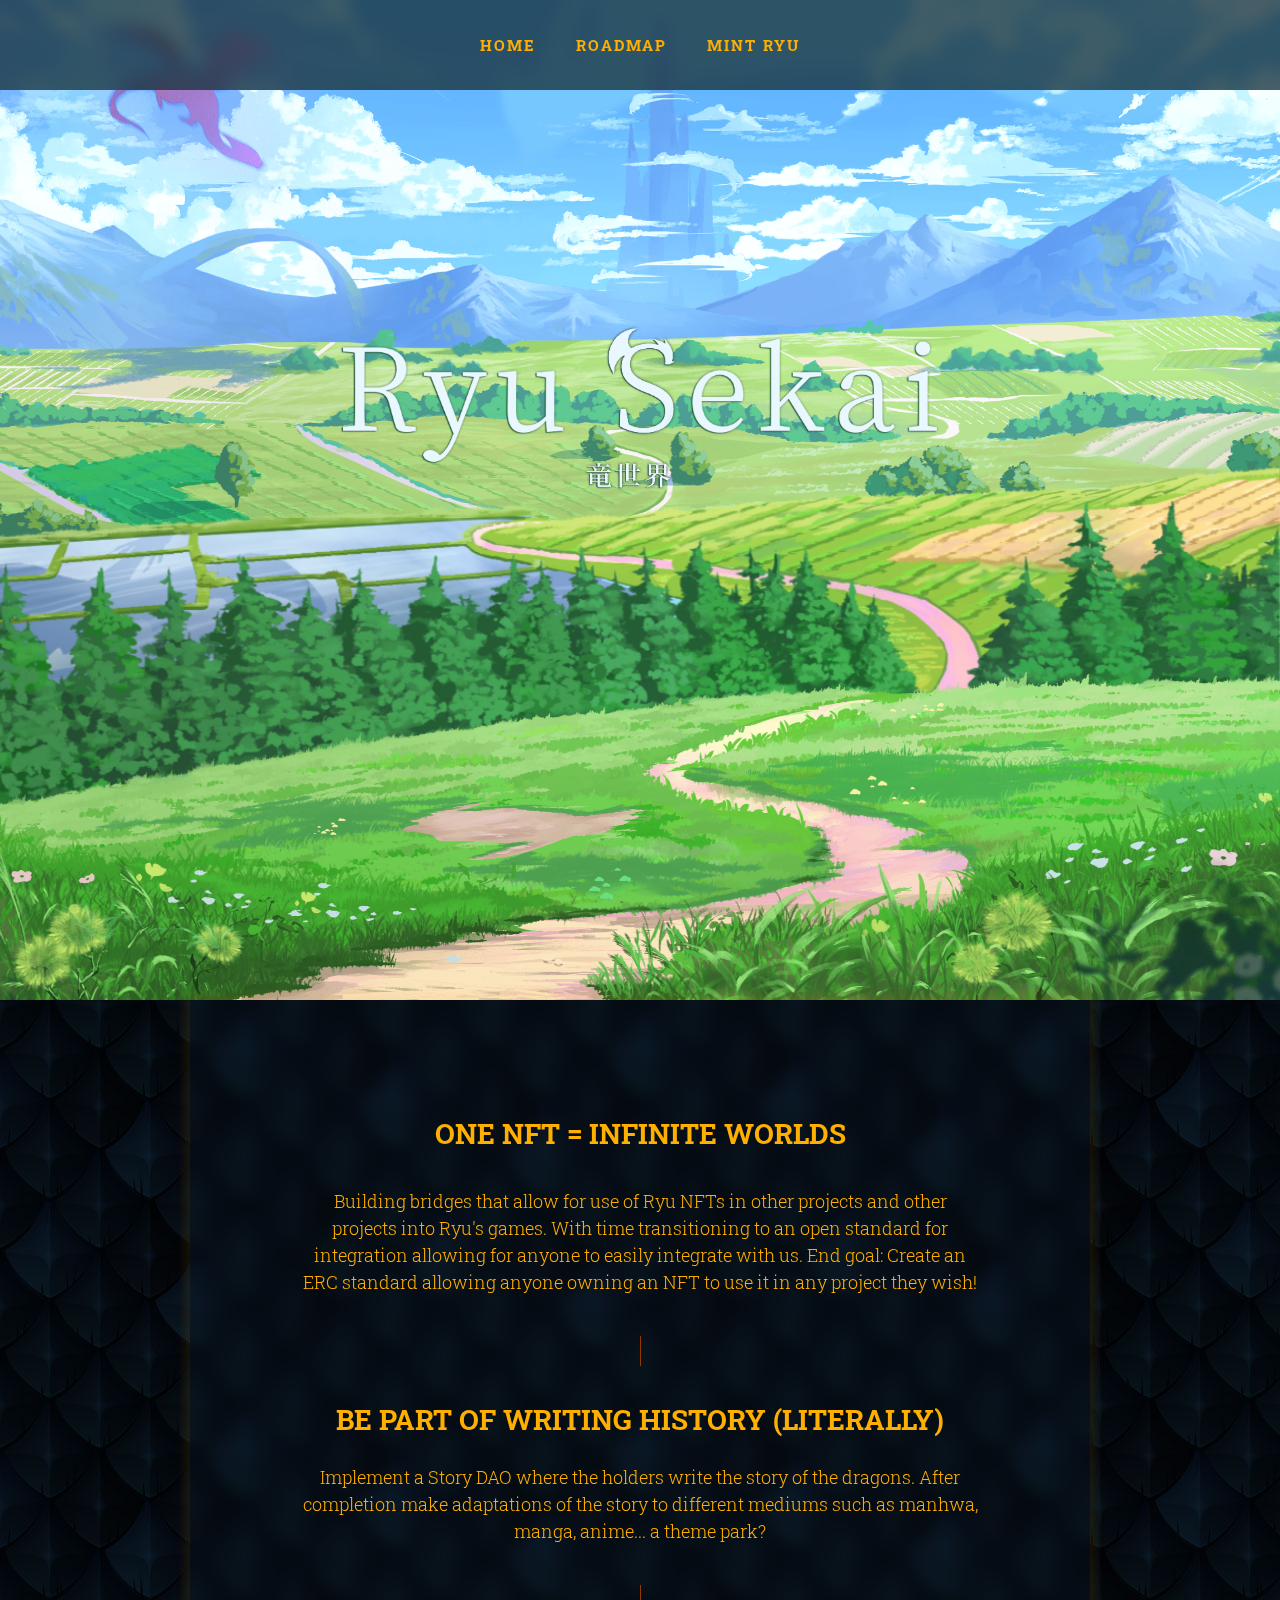
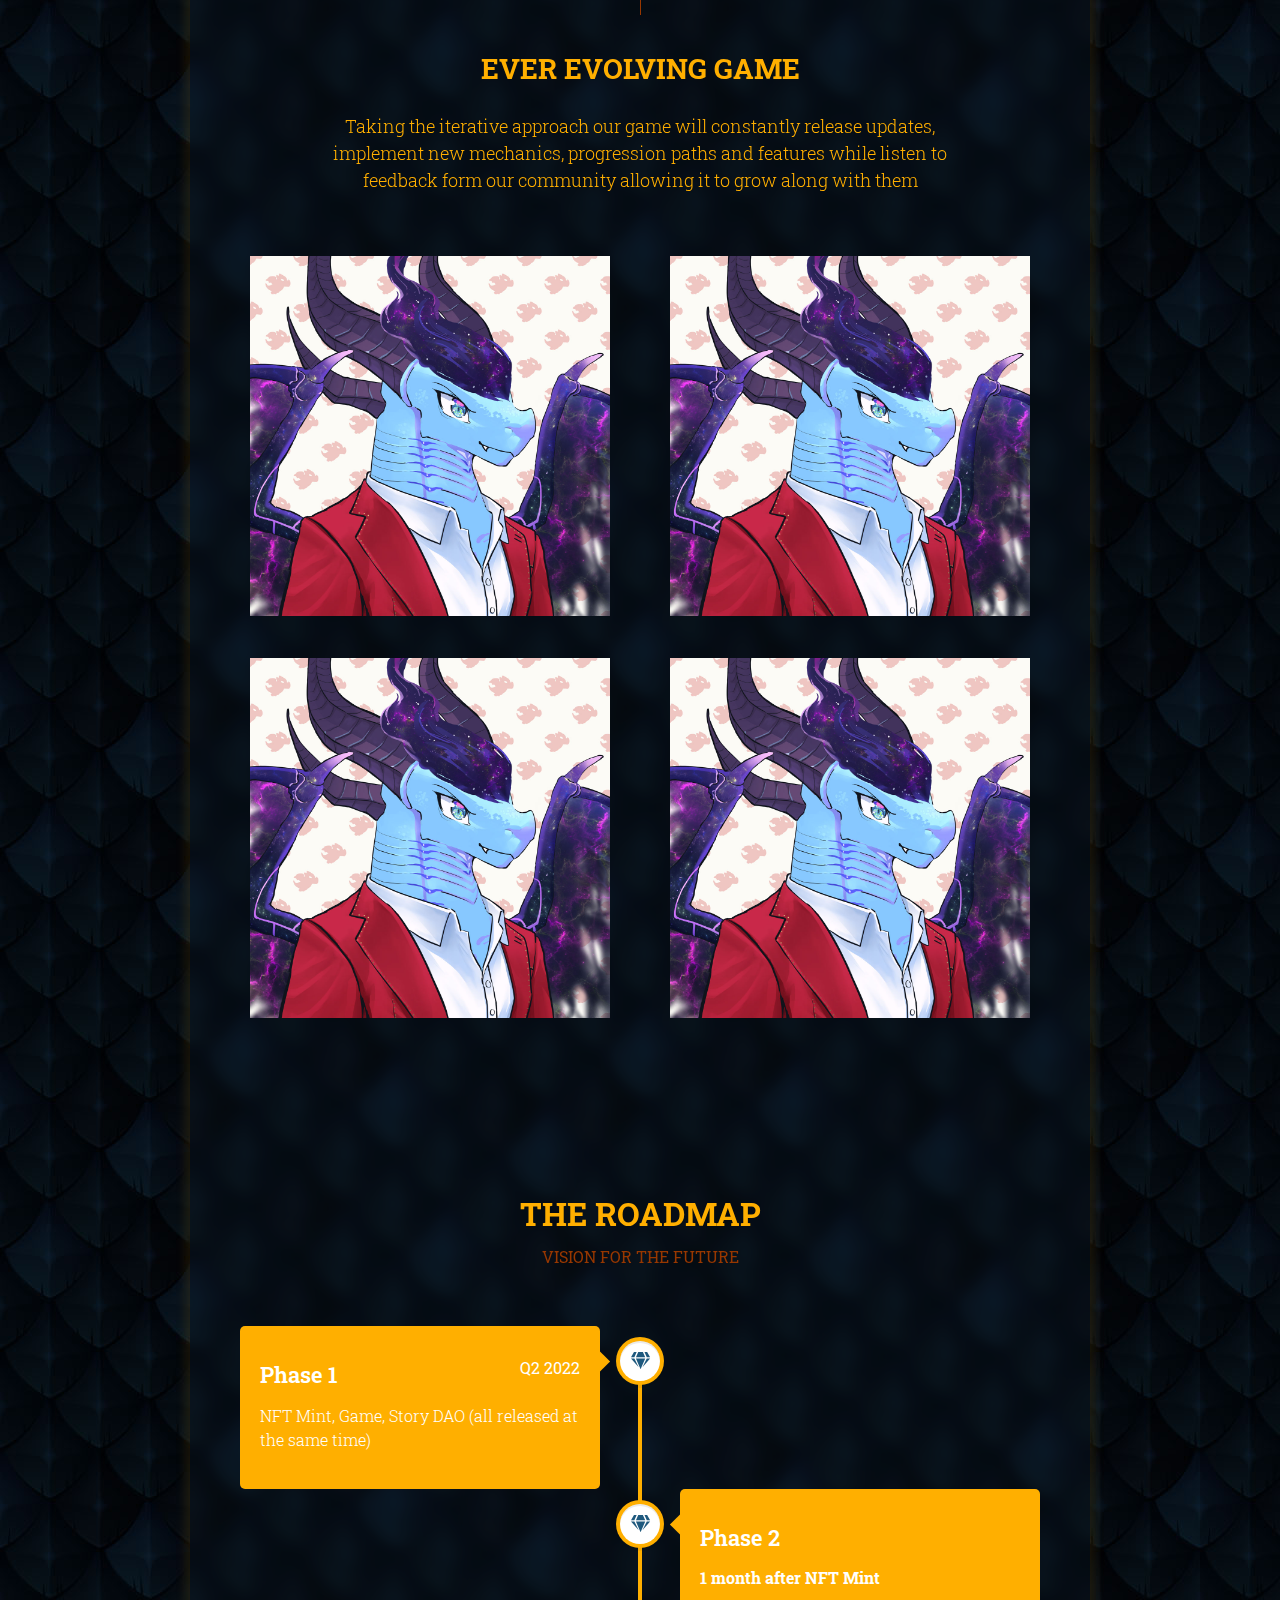
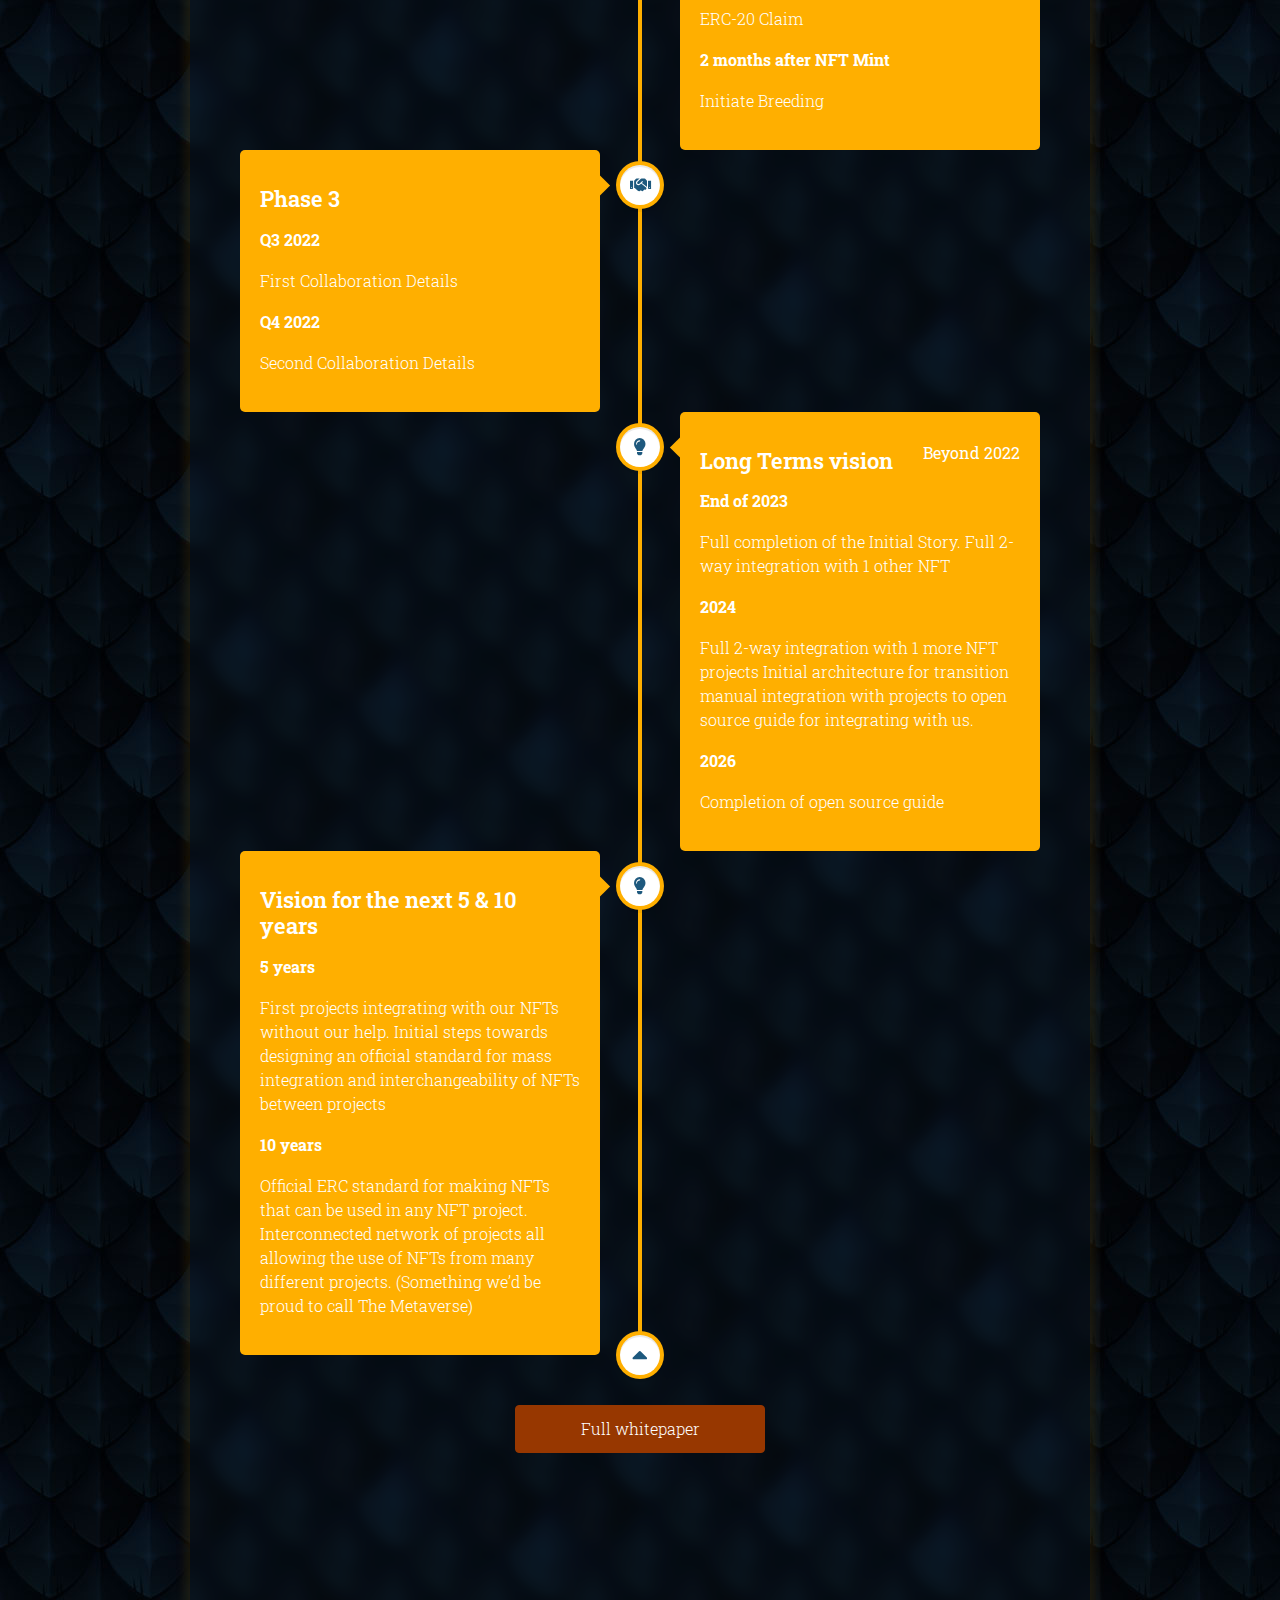
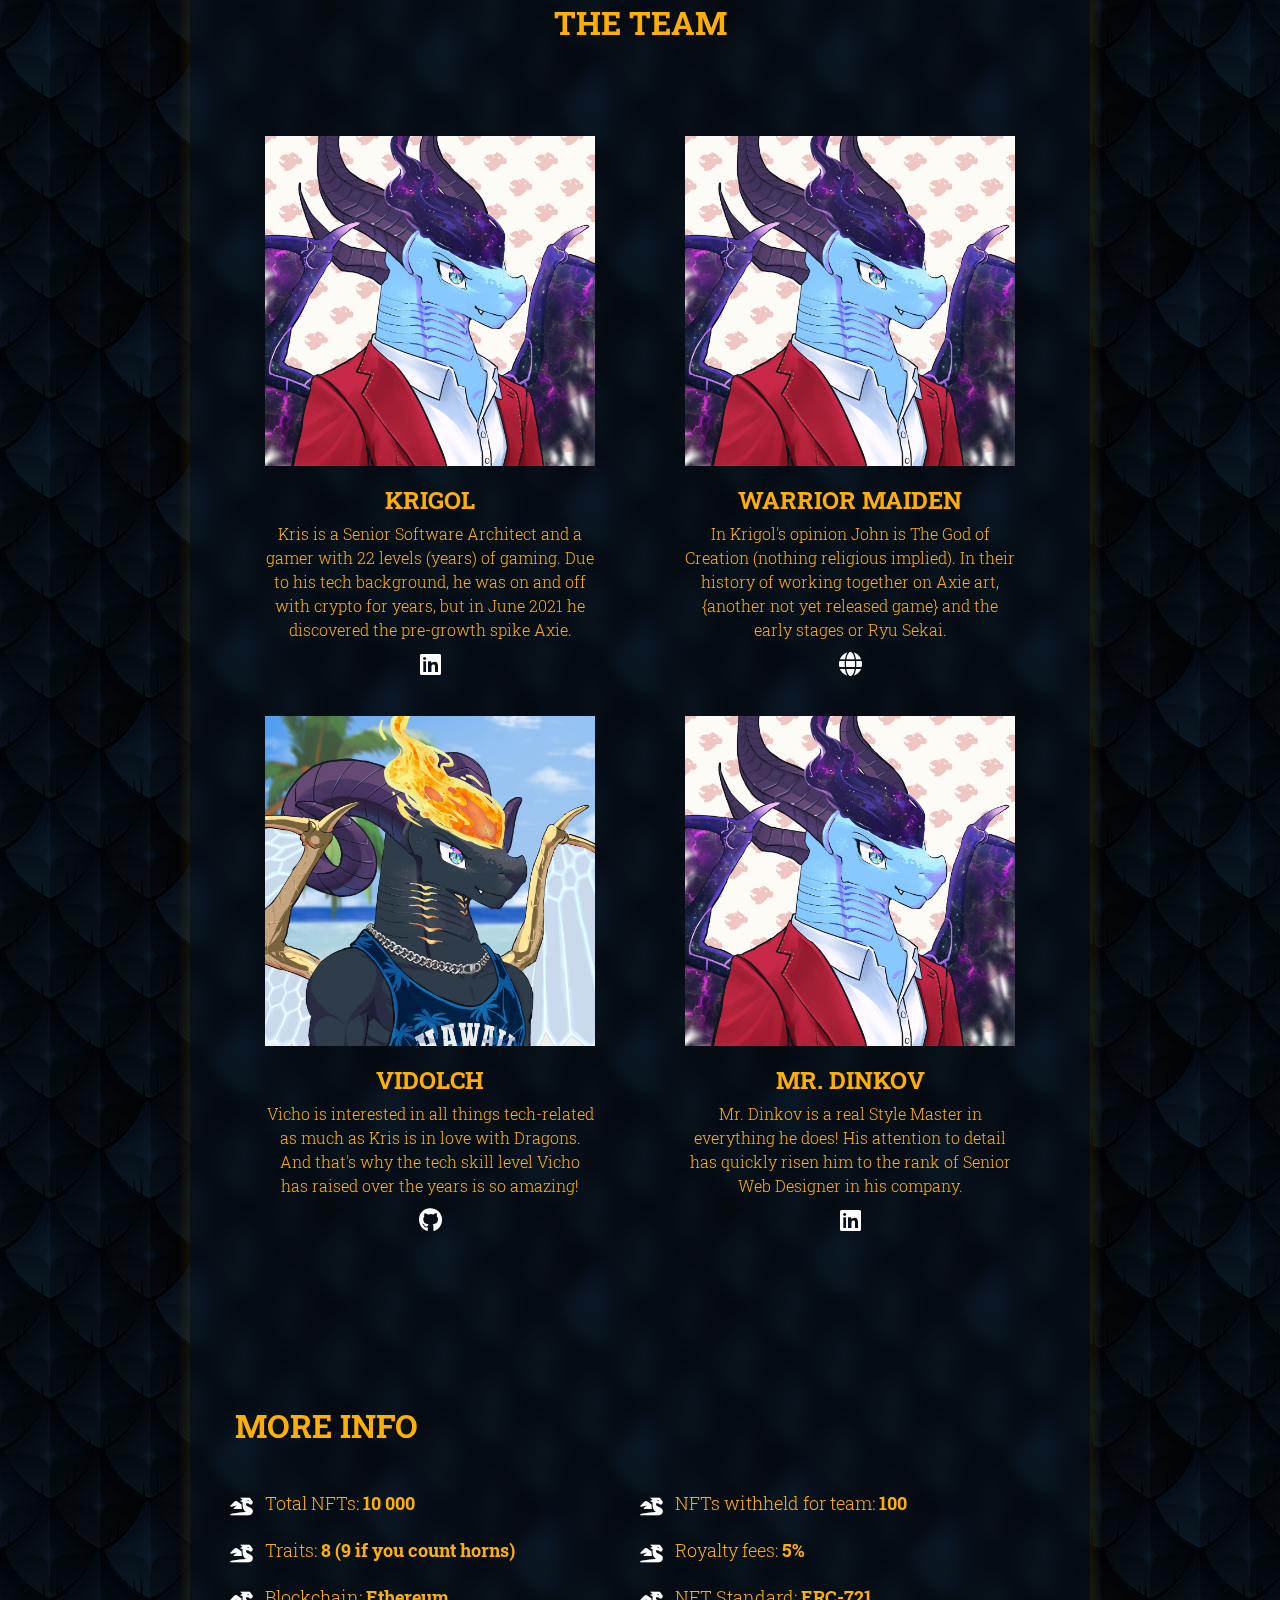
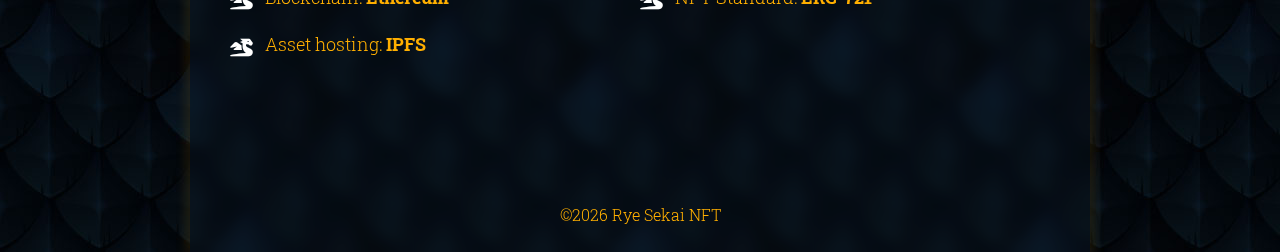
==== commit 637598a7: "updates" ====
--- a/index.html
+++ b/index.html
@@ -29,6 +29,34 @@
 
 	<body>
 		<div id="page">
+			<!-- Mobile navi handler -->
+			<input type="checkbox" id="toggle_nav">
+			<!-- Header -->
+			<header role="banner" id="header">
+				<div class="fixed_cont">
+					<div class="row default_center header_middle">
+						<div class="col medium_hide">
+							<label class="toggle_nav open" for="toggle_nav"></label>
+						</div>
+						<nav role="navigation" class="col medium_7 nav_wrapper">
+							<!-- Close mobile navigation -->
+							<label class="toggle_nav close" for="toggle_nav"></label>
+							<ul class="main_navi">
+								<li>
+									<a href="#" title="Home">Home</a>
+								</li>
+								<li>
+									<a href="#" title="Roadmap">Roadmap</a>
+								</li>
+								<li>
+									<a href="#" title="Mint Ryu">Mint Ryu</a>
+								</li>
+							</ul>
+						</nav>
+					</div>
+				</div>
+			</header>
+			<!-- Header end -->
 			<figure class="logo">
 				<img src="./images/logo.png" alt="RyeSekai NFT">
 			</figure>
@@ -50,14 +78,16 @@
 				<div id="main">
 
 					<div class="intro_section">
-						<h1>Rye Sekai's story</h1>
 						<div class="row default_center">
 							<div class="col large_10">
-								<p class="highlight">The Dragon clans have waged war for centuries, depleting the resources of the land as well as their own lifespan. Elders from the 4 tribes gathered in secret and decided to cast the forbidden spell "Grand Reset".</p>
-								<p>Preparations for the spell went well, but as we all know, all is fair in love and war: One of the elder dragons was a traitor, right before the spell was cast, he tried to ruin it. The forbidden spell half backfired.</p>
-								<p>Most of the Dragon population got reset from existence. Only a few remain and those few have their memory reset, but even without memory, it's obvious that they won't survive with so few in numbers.</p>
-								<p>But to start reproducing they would need to gather resources and build the Arcana Tower that would allow them to gather the precious Arcana needed to create their off-spring.</p>
-								<p>After the Arcana Tower is functioning they would need to also build a nursery for the newborn babies.</p>
+								<h1>One NFT = Infinite Worlds</h1>
+								<p>Building bridges that allow for use of Ryu NFTs in other projects and other projects into Ryu's games. With time transitioning to an open standard for integration allowing for anyone to easily integrate with us. End goal: Create an ERC standard allowing anyone owning an NFT to use it in any project they wish!</p>
+								<span class="separator"></span>
+								<h2>Be part of writing History (literally)</h2>
+								<p>Implement a Story DAO where the holders write the story of the dragons. After completion make adaptations of the story to different mediums such as manhwa, manga, anime... a theme park? </p>
+								<span class="separator"></span>
+								<h2>Ever Evolving Game</h2>
+								<p>Taking the iterative approach our game will constantly release updates, implement new mechanics, progression paths and features while listen to feedback form our community allowing it to grow along with them</p>
 							</div>
 						</div>
 					</div>		
@@ -110,39 +140,23 @@
 							<i class="icon fas fa-gem"></i>
 							<div class="details">
 								<span class="title">Phase 2</span>
-								<span>1 month after NFT Mint</span>
-							</div>
+							</div>
+							<p><strong>1 month after NFT Mint</strong></p>
 							<p>ERC-20 Claim</p>
+							<p><strong>2 months after NFT Mint</strong></p>
+							<p>Initiate Breeding</p>
 							</section>
 						</div>
 						<div class="roadmap_row row-1">
 							<section>
-							<i class="icon fas fa-baby"></i>
+							<i class="icon fas fa-handshake"></i>
 							<div class="details">
 								<span class="title">Phase 3</span>
-								<span>2 months after NFT Mint</span>
-							</div>
-							<p>Initiate Breeding </p>
-							</section>
-						</div>
-						<div class="roadmap_row row-2">
-							<section>
-							<i class="icon fas fa-handshake"></i>
-							<div class="details">
-								<span class="title">Phase 4</span>
-								<span>Q3 2022</span>
-							</div>
+							</div>
+							<p><strong>Q3 2022</strong></p>
 							<p>First Collaboration Details</p>
-							</section>
-						</div>
-						<div class="roadmap_row row-1">
-							<section>
-							<i class="icon fas fa-handshake"></i>
-							<div class="details">
-								<span class="title">Phase 5</span>
-								<span>Q4 2022</span>
-							</div>
-							<p>Second Collaboration Details </p>
+							<p><strong>Q4 2022</strong></p>
+							<p>Second Collaboration Details</p>
 							</section>
 						</div>
 						<div class="roadmap_row row-2">
@@ -174,13 +188,19 @@
 						</div>
 					</div>
 
+					<div class="row">
+						<div class="col">
+							<a href="https://whitepaper.ryu-sekai.com/" target="_blank" class="btn" title="Full whitepaper">Full whitepaper</a>
+						</div>
+					</div>
+
 					<div class="the_team" it="team">
 						<div class="row default_center">
 							<div class="col">
 								<h2 class="section_title">The Team</h2>
 							</div>
 							<div class="col large_10">
-								<p>Lorem ipsum dolor sit amet consectetur adipisicing elit. Cum, minima exercitationem quo fuga nam voluptas non provident, corrupti, neque accusamus possimus eaque. Ea voluptas rerum nam natus eum! Explicabo, voluptatibus.</p>
+								<!-- <p></p> -->
 							</div>
 						</div>
 						<div class="row medium_around">
@@ -189,10 +209,10 @@
 									<img src="./images/Krigol.jpg" alt="Krigol">
 								</figure>
 								<h3>Krigol</h3>
-								<p>Lorem ipsum dolor sit amet consectetur adipisicing elit. Voluptates in laboriosam unde repellendus sit voluptatem mollitia impedit corporis vero ullam</p>
+								<p>Kris is a Senior Software Architect and a gamer with 22 levels (years) of gaming. Due to his tech background, he was on and off with crypto for years, but in June 2021 he discovered the pre-growth spike Axie. </p>
 								<ul class="socials">
 									<li>
-										<a href="#" class="fab fa-linkedin"></a>
+										<a href="https://www.linkedin.com/in/krigol" target="_blank" class="fab fa-linkedin"></a>
 									</li>
 								</ul>
 							</div>
@@ -200,23 +220,23 @@
 								<figure>
 									<img src="./images/Krigol.jpg" alt="Krigol">
 								</figure>
-								<h3>Krigol</h3>
-								<p>Lorem ipsum dolor sit amet consectetur adipisicing elit. Voluptates in laboriosam unde repellendus sit voluptatem mollitia impedit corporis vero ullam</p>
+								<h3>Warrior Maiden</h3>
+								<p>In Krigol's opinion John is The God of Creation (nothing religious implied). In their history of working together on Axie art, {another not yet released game} and the early stages or Ryu Sekai. </p>
 								<ul class="socials">
 									<li>
-										<a href="#" class="fab fa-linkedin"></a>
+										<a href="https://loise24.artstation.com/" target="_blank" class="fas fa-globe"></a>
 									</li>
 								</ul>
 							</div>
 							<div class="col medium_5">
 								<figure>
-									<img src="./images/Krigol.jpg" alt="Krigol">
-								</figure>
-								<h3>Krigol</h3>
-								<p>Lorem ipsum dolor sit amet consectetur adipisicing elit. Voluptates in laboriosam unde repellendus sit voluptatem mollitia impedit corporis vero ullam</p>
+									<img src="./images/vch.jpg" alt="Krigol">
+								</figure>
+								<h3>Vidolch</h3>
+								<p>Vicho is interested in all things tech-related as much as Kris is in love with Dragons. And that's why the tech skill level Vicho has raised over the years is so amazing!</p>
 								<ul class="socials">
 									<li>
-										<a href="#" class="fab fa-linkedin"></a>
+										<a href="https://github.com/vidolch" target="_blank" class="fab fa-github"></a>
 									</li>
 								</ul>
 							</div>
@@ -224,11 +244,11 @@
 								<figure>
 									<img src="./images/Krigol.jpg" alt="Krigol">
 								</figure>
-								<h3>Krigol</h3>
-								<p>Lorem ipsum dolor sit amet consectetur adipisicing elit. Voluptates in laboriosam unde repellendus sit voluptatem mollitia impedit corporis vero ullam</p>
+								<h3>Mr. Dinkov</h3>
+								<p>Mr. Dinkov is a real Style Master in everything he does! His attention to detail has quickly risen him to the rank of Senior Web Designer in his company. </p>
 								<ul class="socials">
 									<li>
-										<a href="#" class="fab fa-linkedin"></a>
+										<a href="https://www.linkedin.com/in/mrdinkov" target="_blank" class="fab fa-linkedin"></a>
 									</li>
 								</ul>
 							</div>
@@ -242,10 +262,13 @@
 							</div>
 							<div class="col">
 								<ul class="default_list">
-									<li>Lorem ipsum dolor sit amet consectetur adipisicing elit. Consequatur ad ullam commodi aperiam fugit</li>
-									<li>Lorem ipsum dolor sit amet consectetur adipisicing elit. Consequatur ad ullam commodi aperiam fugit</li>
-									<li>Lorem ipsum dolor sit amet consectetur adipisicing elit. Consequatur ad ullam commodi aperiam fugit</li>
-									<li>Lorem ipsum dolor sit amet consectetur adipisicing elit. Consequatur ad ullam commodi aperiam fugit</li>
+									<li>Total NFTs: <strong>10 000</strong></li>
+									<li>NFTs withheld for team: <strong>100</strong></li>
+									<li>Traits: <strong>8 (9 if you count horns)</strong></li>
+									<li>Royalty fees: <strong>5%</strong></li>
+									<li>Blockchain: <strong>Ethereum</strong></li>
+									<li>NFT Standard: <strong>ERC-721</strong></li>
+									<li>Asset hosting: <strong>IPFS</strong></li>
 								</ul>
 							</div>
 						</div>
--- a/css/styles.css
+++ b/css/styles.css
@@ -1839,17 +1839,22 @@
 }
 
 h1 {
-  font-size: 34px;
+  font-size: 24px;
   margin-bottom: 40px;
 }
 @media (min-width: 768px) {
   h1 {
-    font-size: 40px;
+    font-size: 28px;
   }
 }
 
 h2 {
-  font-size: 28px;
+  font-size: 24px;
+}
+@media (min-width: 768px) {
+  h2 {
+    font-size: 28px;
+  }
 }
 
 h3 {
@@ -1953,6 +1958,365 @@
   left: 0;
 }
 
+.btn,
+button,
+input[type=submit] {
+  width: 100%;
+  color: #fff;
+  display: block;
+  font-size: 16px;
+  cursor: pointer;
+  line-height: 1em;
+  padding: 15px 8px;
+  text-align: center;
+  margin-bottom: 16px;
+  border-radius: 4px;
+  min-width: 250px;
+  border: 1px solid #973700;
+  background-color: #973700;
+  -webkit-transition: color 0.3s, border 0.3s, background 0.3s ease-in-out;
+  transition: color 0.3s, border 0.3s, background 0.3s ease-in-out;
+}
+.btn:hover,
+button:hover,
+input[type=submit]:hover {
+  color: #ffaf00;
+  border-color: #ffaf00;
+  background-color: #fff;
+}
+.btn.btn_light,
+button.btn_light,
+input[type=submit].btn_light {
+  color: #ffaf00;
+  border-color: #fff;
+  background-color: #fff;
+}
+.btn.btn_light:hover,
+button.btn_light:hover,
+input[type=submit].btn_light:hover {
+  color: #fff;
+  border-color: #ffaf00;
+  background-color: #ffaf00;
+}
+.btn.btn_gray,
+button.btn_gray,
+input[type=submit].btn_gray {
+  color: #fff;
+  border-color: #939393;
+  background-color: #939393;
+}
+.btn.btn_gray:hover,
+button.btn_gray:hover,
+input[type=submit].btn_gray:hover {
+  color: #939393;
+  border-color: #939393;
+  background-color: #fff;
+}
+@media (min-width: 480px) {
+  .btn,
+button,
+input[type=submit] {
+    width: auto;
+    display: inline-block;
+  }
+  .btn.wide,
+button.wide,
+input[type=submit].wide {
+    width: 100%;
+    display: block;
+  }
+}
+
+@media screen and (max-width: 767px) {
+  .nav_wrapper {
+    top: 0;
+    padding: 0;
+    z-index: 999999999999;
+    width: 100%;
+    max-width: 320px;
+    overflow-y: auto;
+    background: #1a3641;
+    -webkit-transition: left 0.6s ease-in-out;
+    transition: left 0.6s ease-in-out;
+    position: fixed;
+    bottom: 0;
+    left: -100%;
+  }
+
+  .main_navi {
+    padding-top: 40px;
+  }
+  .main_navi li {
+    display: block;
+    border-bottom: 1px solid rgba(237, 237, 237, 0.3);
+  }
+  .main_navi li:last-child {
+    border-bottom: none;
+  }
+  .main_navi li a {
+    color: #ededed;
+    display: block;
+    padding: 12px 10px;
+    -webkit-transition: color 0.3s, background 0.3s ease-in-out;
+    transition: color 0.3s, background 0.3s ease-in-out;
+  }
+  .main_navi li a.has_sub .dropdown_icon {
+    position: absolute;
+    top: 0;
+    right: 0;
+    width: 40px;
+    height: 40px;
+    border-left: 1px solid rgba(237, 237, 237, 0.3);
+  }
+  .main_navi li a.has_sub .dropdown_icon:before {
+    position: absolute;
+    top: 50%;
+    left: 50%;
+    -webkit-transform: translate(-50%, -50%);
+            transform: translate(-50%, -50%);
+    font-size: 10px;
+    content: "";
+    font-style: normal;
+    font-weight: normal;
+    font-family: "FontAwesome";
+  }
+  .main_navi li:hover > a, .main_navi li:focus > a, .main_navi li.active > a {
+    color: #ededed;
+    background-color: #ffaf00;
+  }
+  .main_navi li.dropdown_link {
+    position: relative;
+  }
+  .main_navi li.dropdown_link .dropdown_menu {
+    position: relative;
+    padding: 0;
+    width: 100%;
+    background: #363636;
+  }
+  .main_navi li.dropdown_link .dropdown_menu li {
+    display: block;
+  }
+  .main_navi li.dropdown_link .dropdown_menu li:before {
+    background: #ffaf00;
+  }
+  .main_navi li.dropdown_link .dropdown_menu li > a:before {
+    position: absolute;
+    top: 50%;
+    left: -30px;
+    -webkit-transform: translateY(-50%);
+            transform: translateY(-50%);
+    font-size: 18px;
+  }
+  .main_navi li.dropdown_link .dropdown_toggle_mobile + ul {
+    display: none;
+    -webkit-box-orient: vertical;
+    -webkit-box-direction: normal;
+        -ms-flex-direction: column;
+            flex-direction: column;
+    padding-left: 5px;
+  }
+}
+@media (min-width: 768px) {
+  .main_navi {
+    height: 100%;
+    display: -webkit-box;
+    display: -ms-flexbox;
+    display: flex;
+    -webkit-box-align: center;
+        -ms-flex-align: center;
+            align-items: center;
+    -webkit-box-pack: center;
+        -ms-flex-pack: center;
+            justify-content: center;
+  }
+  .main_navi li:first-child a {
+    margin-left: 0;
+  }
+  .main_navi li:last-child a {
+    margin-right: 0;
+  }
+  .main_navi li a {
+    height: 100%;
+    color: #ffaf00;
+    display: -webkit-box;
+    display: -ms-flexbox;
+    display: flex;
+    margin: 0 7px;
+    font-size: 16px;
+    font-weight: 700;
+    overflow: hidden;
+    position: relative;
+    letter-spacing: 2px;
+    -webkit-box-align: center;
+        -ms-flex-align: center;
+            align-items: center;
+    text-transform: uppercase;
+  }
+}
+@media (min-width: 768px) and (min-width: 992px) {
+  .main_navi li a {
+    margin: 0 20px;
+    font-size: 15px;
+  }
+}
+@media (min-width: 768px) {
+  .main_navi li a.has_sub {
+    padding-right: 12px;
+  }
+  .main_navi li a.has_sub .dropdown_icon:before {
+    position: absolute;
+    top: 50%;
+    right: 0;
+    -webkit-transform: translateY(-60%);
+            transform: translateY(-60%);
+    font-size: 10px;
+    content: "";
+    font-style: normal;
+    font-weight: normal;
+    font-family: "FontAwesome";
+  }
+}
+@media (min-width: 768px) {
+  .main_navi li:hover > a, .main_navi li:focus > a, .main_navi li.active > a {
+    color: #fff;
+  }
+}
+@media (min-width: 768px) {
+  .main_navi li.add_links {
+    display: none;
+  }
+}
+@media (min-width: 768px) {
+  .main_navi li.dropdown_link {
+    position: relative;
+  }
+}
+@media (min-width: 768px) and (min-width: 768px) {
+  .main_navi li.dropdown_link .dropdown_toggle_mobile + ul {
+    -webkit-box-orient: horizontal;
+    -webkit-box-direction: normal;
+        -ms-flex-direction: row;
+            flex-direction: row;
+  }
+}
+@media (min-width: 768px) {
+  .main_navi li.dropdown_link .dropdown_menu {
+    opacity: 0;
+    width: 1000px;
+    max-width: 200%;
+    padding: 15px 25px;
+    visibility: hidden;
+    pointer-events: none;
+    background: #EDEDED;
+    -webkit-transform: translateY(10px);
+            transform: translateY(10px);
+    -webkit-box-shadow: 0px 15px 20px -15px rgba(0, 0, 0, 0.25);
+            box-shadow: 0px 15px 20px -15px rgba(0, 0, 0, 0.25);
+    -webkit-transition: all 0.3s ease 0s, visibility 0s linear 0.3s, z-index 999999 linear 0.01s;
+    transition: all 0.3s ease 0s, visibility 0s linear 0.3s, z-index 999999 linear 0.01s;
+    position: absolute;
+    top: calc(100% - 20px);
+    left: 0;
+  }
+  .main_navi li.dropdown_link .dropdown_menu li {
+    display: block;
+    margin: 14px 0;
+  }
+  .main_navi li.dropdown_link .dropdown_menu li:before {
+    background: #ffaf00;
+  }
+  .main_navi li.dropdown_link .dropdown_menu li > a {
+    font-size: 15px;
+    font-weight: 400;
+    position: relative;
+    padding: 0;
+    margin: 0;
+  }
+  .main_navi li.dropdown_link .dropdown_menu li > a:before {
+    font-size: 18px;
+    -webkit-transform: translateY(-50%);
+            transform: translateY(-50%);
+    position: absolute;
+    top: 50%;
+    left: -30px;
+  }
+  .main_navi li.dropdown_link .dropdown_menu li > a:hover {
+    color: #ffaf00;
+  }
+}
+@media (min-width: 768px) {
+  .main_navi li.dropdown_link:hover .dropdown_menu {
+    opacity: 1;
+    z-index: 999999;
+    visibility: visible;
+    pointer-events: auto;
+    -webkit-transform: translateY(0);
+            transform: translateY(0);
+    -webkit-transition-delay: 0s, 0s, 0.3s;
+            transition-delay: 0s, 0s, 0.3s;
+  }
+}
+label[for=toggle_nav] {
+  cursor: pointer;
+}
+label[for=toggle_nav]:before {
+  color: #fff;
+  display: block;
+  font-size: 27px;
+  font-family: "FontAwesome";
+}
+@media (min-width: 768px) {
+  label[for=toggle_nav] {
+    display: none;
+  }
+}
+label[for=toggle_nav].open {
+  z-index: 999999;
+}
+label[for=toggle_nav].open:before {
+  padding: 7px 10px;
+  content: "";
+  background-color: #ffaf00;
+}
+label[for=toggle_nav].open:after {
+  top: 0;
+  z-index: 1;
+  content: "";
+  opacity: 0;
+  width: 100%;
+  pointer-events: none;
+  background: rgba(0, 0, 0, 0.8);
+  -webkit-transition: opacity 0.6s ease-in-out;
+  transition: opacity 0.6s ease-in-out;
+  position: fixed;
+  bottom: 0;
+  left: 0;
+}
+label[for=toggle_nav].close {
+  position: absolute;
+  top: 0;
+  right: 0;
+  z-index: 1;
+}
+label[for=toggle_nav].close:before {
+  content: "";
+  padding: 7px 10px 6px;
+  width: 40px;
+  background-color: #ffaf00;
+}
+
+#toggle_nav {
+  display: none;
+}
+#toggle_nav:checked ~ * label[for=toggle_nav]:after {
+  opacity: 1;
+  pointer-events: auto;
+}
+#toggle_nav:checked ~ * .nav_wrapper,
+#toggle_nav:checked ~ .nav_wrapper {
+  left: 0;
+}
+
 /*!
  * Font Awesome Free 5.10.0 by @fontawesome - https://fontawesome.com
  * License - https://fontawesome.com/license/free (Icons: CC BY 4.0, Fonts: SIL OFL 1.1, Code: MIT License)
@@ -7768,6 +8132,69 @@
 .fa,
 .fas {
   font-weight: 900;
+}
+
+header {
+  position: fixed;
+  top: 0;
+  left: 0;
+  background-color: rgba(26, 54, 65, 0.8);
+  -webkit-transition: all 0.3s;
+  transition: all 0.3s;
+  width: 100%;
+  z-index: 99999;
+  display: -webkit-box;
+  display: -ms-flexbox;
+  display: flex;
+  -webkit-box-align: center;
+      -ms-flex-align: center;
+          align-items: center;
+  -webkit-box-pack: center;
+      -ms-flex-pack: center;
+          justify-content: center;
+  -webkit-backdrop-filter: blur(8px);
+  backdrop-filter: blur(8px);
+}
+header.is_stuck {
+  position: fixed;
+  top: 0;
+  left: 0;
+}
+header.is_stuck .header_middle {
+  height: 80px;
+}
+header .fixed_cont {
+  width: 100%;
+}
+header .header_middle {
+  -webkit-transition: all 0.3s;
+  transition: all 0.3s;
+  height: 90px;
+}
+header .header_middle .header_logo {
+  display: -webkit-box;
+  display: -ms-flexbox;
+  display: flex;
+  -webkit-box-align: center;
+      -ms-flex-align: center;
+          align-items: center;
+  max-width: 376px;
+  font-size: 17px;
+  font-weight: bold;
+  color: #ffaf00;
+}
+@media (min-width: 768px) {
+  header .header_middle .header_logo {
+    font-size: 18px;
+  }
+}
+@media (min-width: 992px) {
+  header .header_middle .header_logo {
+    font-size: 23px;
+  }
+}
+header .header_middle .header_logo img {
+  margin-right: 10px;
 }
 
 .roadmap_wrapper_title {
@@ -7944,10 +8371,6 @@
   }
 }
 
-.keyart, .keyart_layer {
-  height: 1000px;
-}
-
 #parallax {
   display: none;
 }
@@ -7975,9 +8398,25 @@
   width: 100%;
   position: absolute;
 }
-
 .keyart_layer.parallax {
   position: fixed;
+}
+
+.keyart,
+.keyart_layer {
+  height: 370px;
+}
+@media (min-width: 640px) {
+  .keyart,
+.keyart_layer {
+    height: 1000px;
+  }
+}
+@media (min-width: 768px) {
+  .keyart,
+.keyart_layer {
+    height: 1000px;
+  }
 }
 
 #keyart-0 {
@@ -8015,7 +8454,7 @@
 
 #keyart-8 {
   background-image: url("../images/logo.png");
-  background-size: 200px;
+  background-size: 600px;
   background-repeat: no-repeat;
   background-position: center 37%;
 }
@@ -8055,7 +8494,7 @@
 		background-image: url('../images/parallax/parallax8@2x.png');
 	}
 } */
-@media (min-width: 601px) {
+@media (min-width: 640px) {
   #nonparallax {
     display: none;
   }
@@ -8064,7 +8503,7 @@
     display: block;
   }
 }
-@media (max-width: 600px) {
+@media (max-width: 639px) {
   #nonparallax {
     display: block;
   }
@@ -8080,10 +8519,6 @@
   }
 }
 @media only screen and (max-device-width: 450px) {
-  .keyart, .keyart_layer {
-    height: 550px;
-  }
-
   .keyart_layer {
     position: absolute;
     background-size: auto 600px;
@@ -8134,6 +8569,17 @@
 }
 main .intro_section {
   font-size: 18px;
+  margin-bottom: 35px;
+}
+main .intro_section h2 {
+  margin-bottom: 30px;
+}
+main .intro_section .separator {
+  width: 1px;
+  height: 30px;
+  margin: 40px auto;
+  display: block;
+  background-color: #973700;
 }
 main .screenshots figure {
   margin-bottom: 40px;
@@ -8152,6 +8598,25 @@
 main .info_section .section_title {
   margin-bottom: 30px;
 }
+main .info_section .default_list {
+  display: -webkit-box;
+  display: -ms-flexbox;
+  display: flex;
+  -ms-flex-wrap: wrap;
+      flex-wrap: wrap;
+}
+main .info_section .default_list li {
+  width: 100%;
+  -ms-flex-preferred-size: 100%;
+      flex-basis: 100%;
+}
+@media (min-width: 768px) {
+  main .info_section .default_list li {
+    width: 50%;
+    -ms-flex-preferred-size: 50%;
+        flex-basis: 50%;
+  }
+}
 main .copyright {
   margin-top: 120px;
   font-size: 16px;
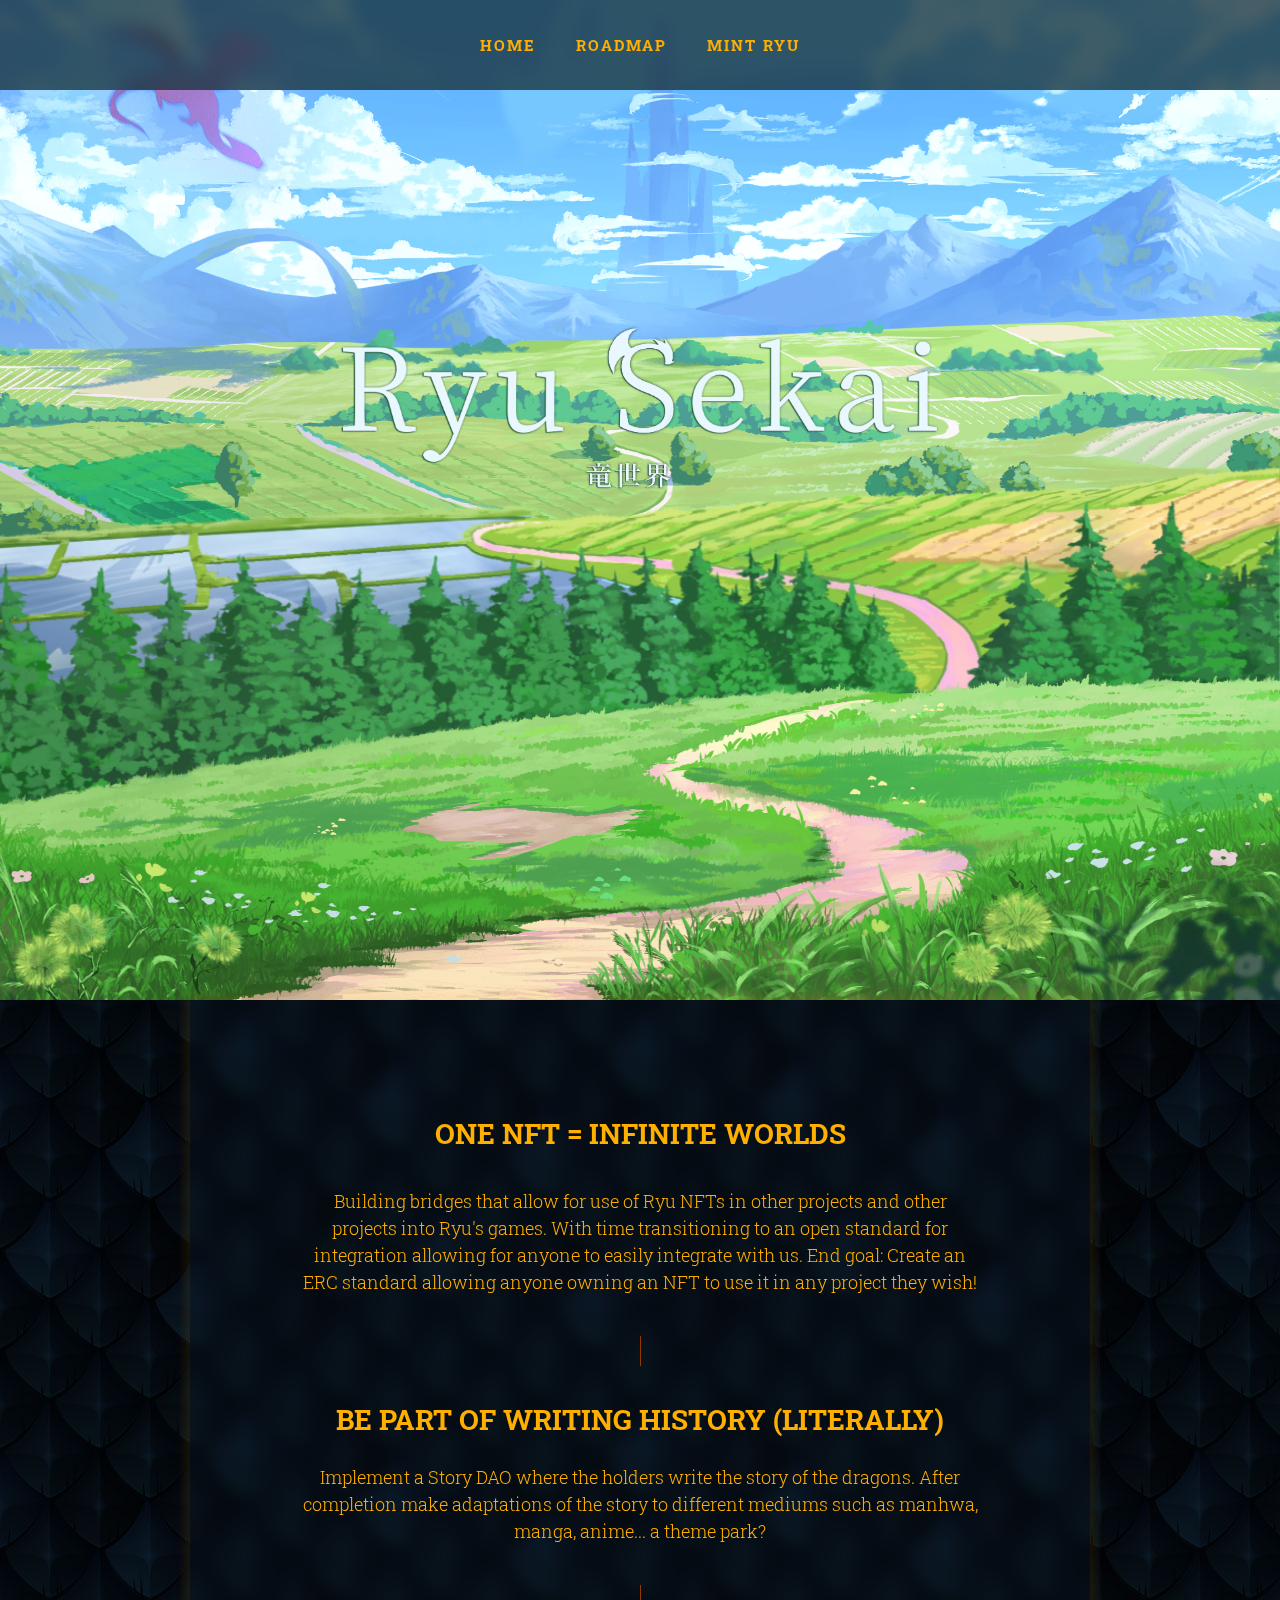
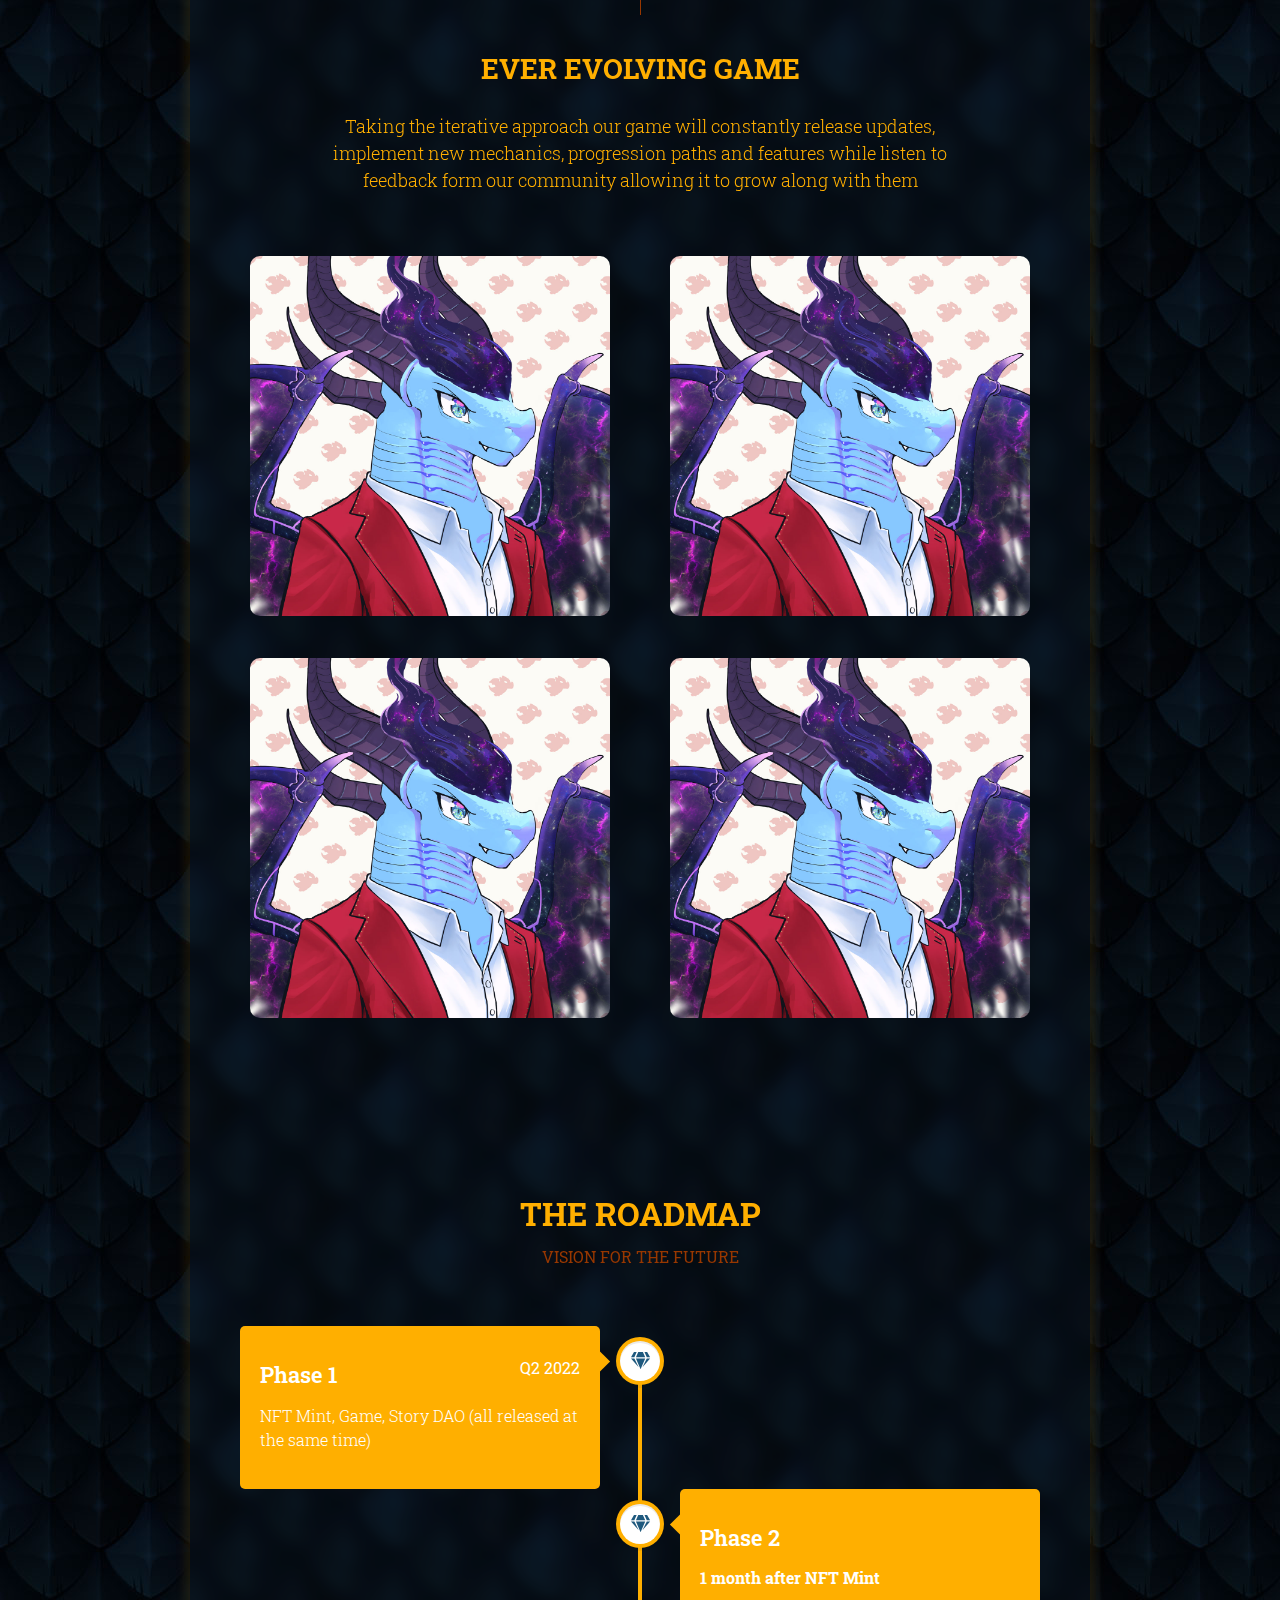
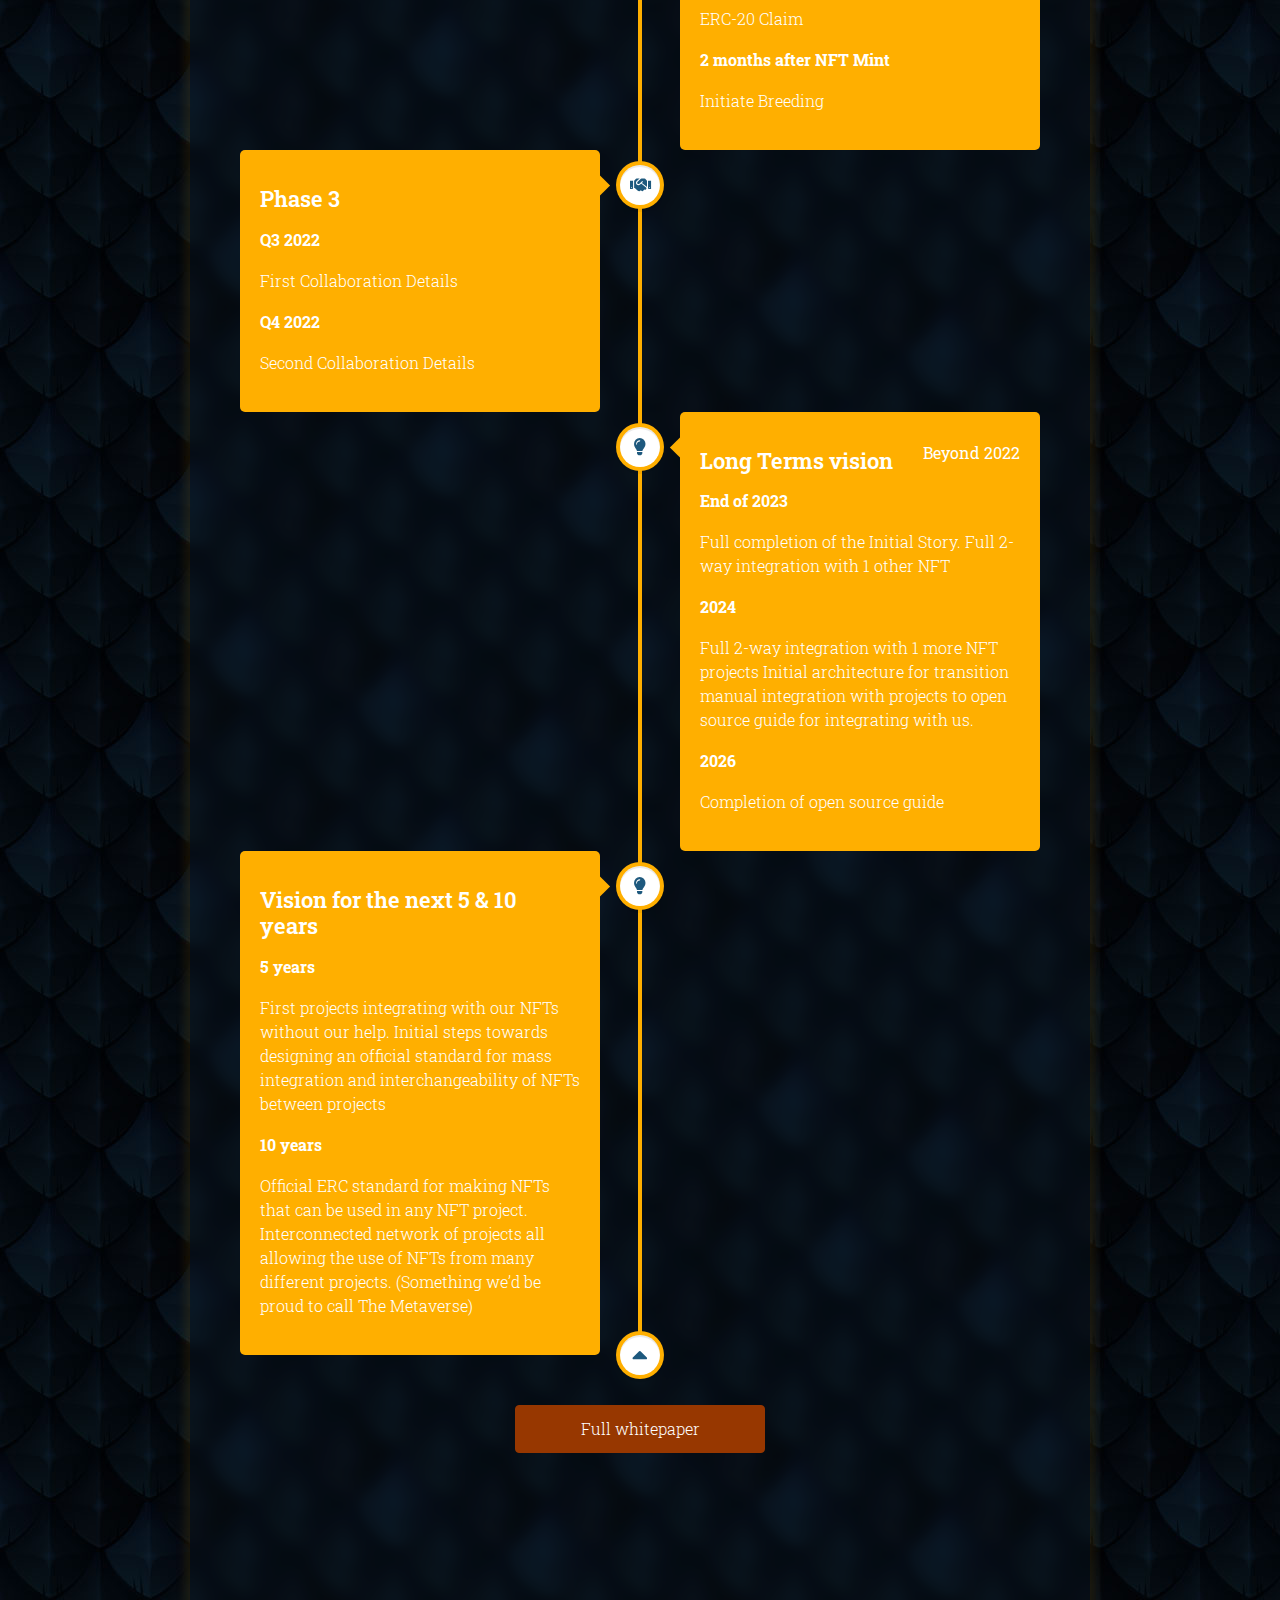
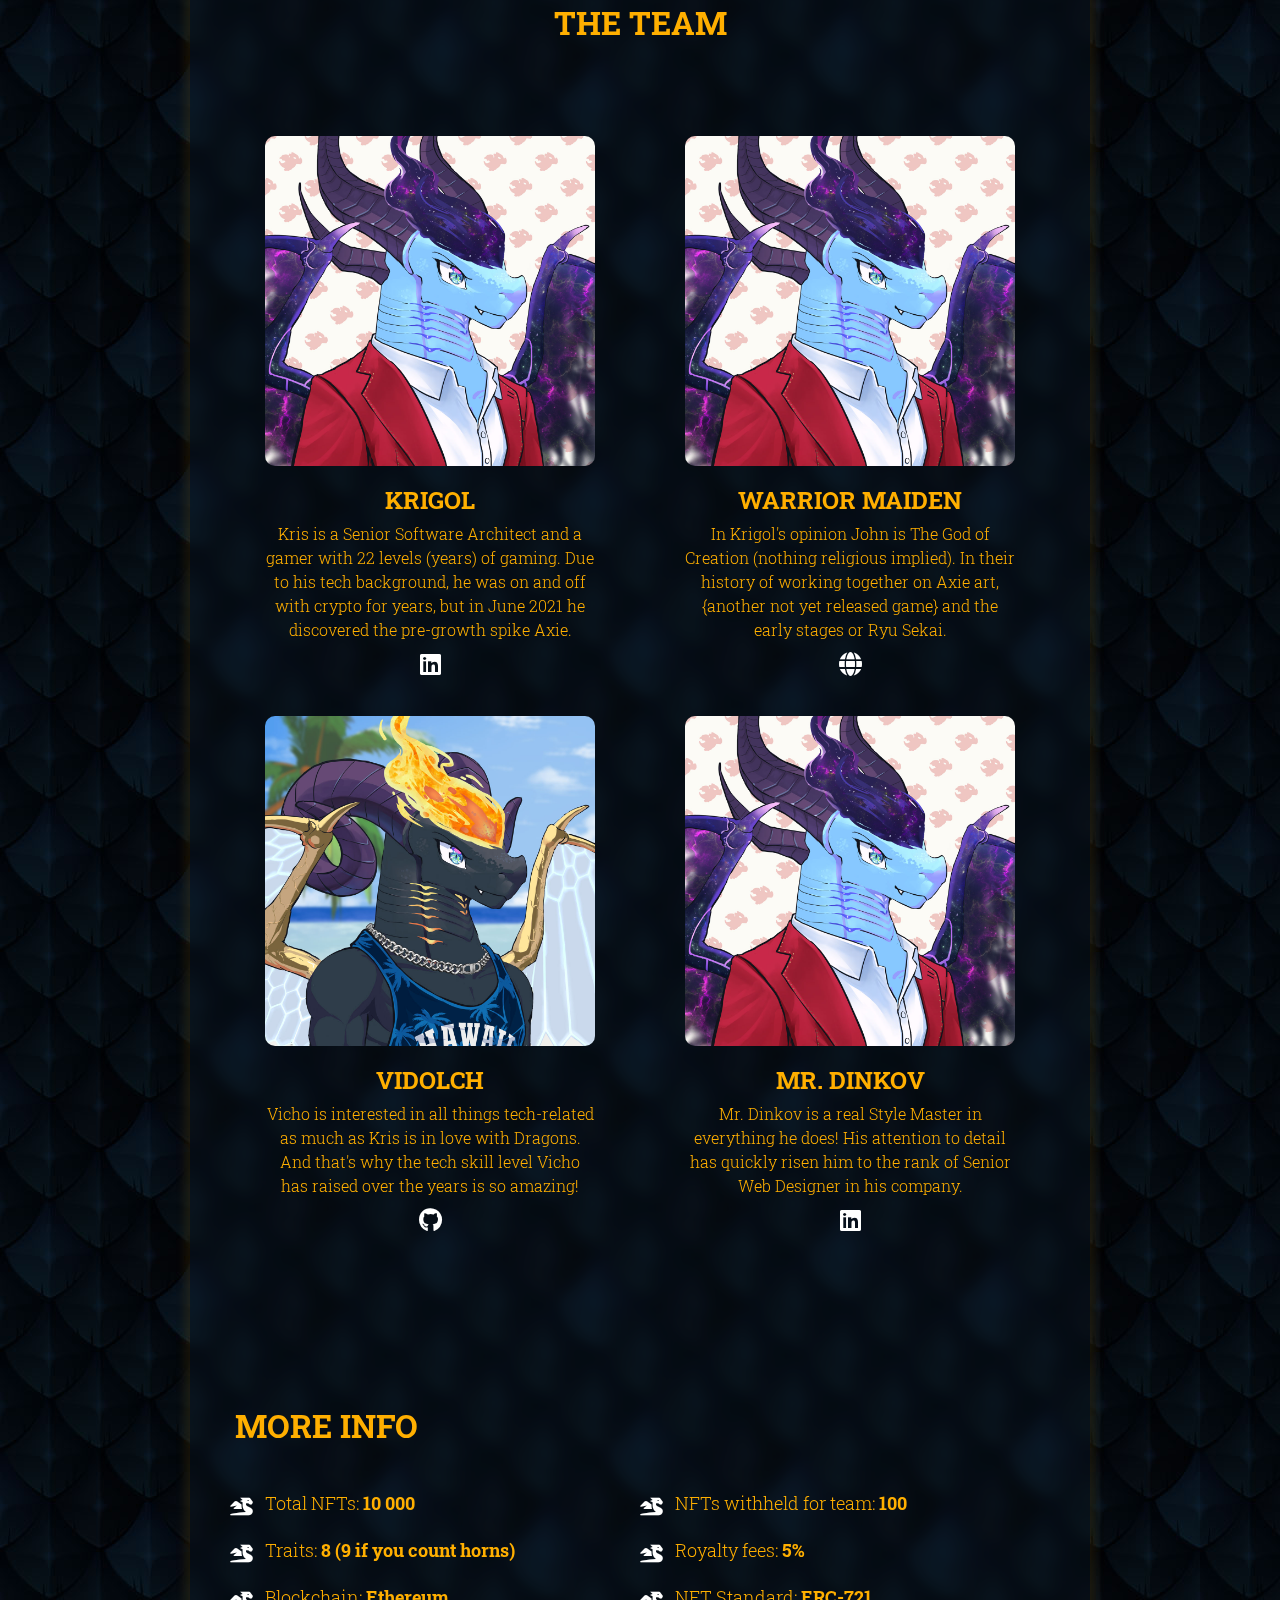
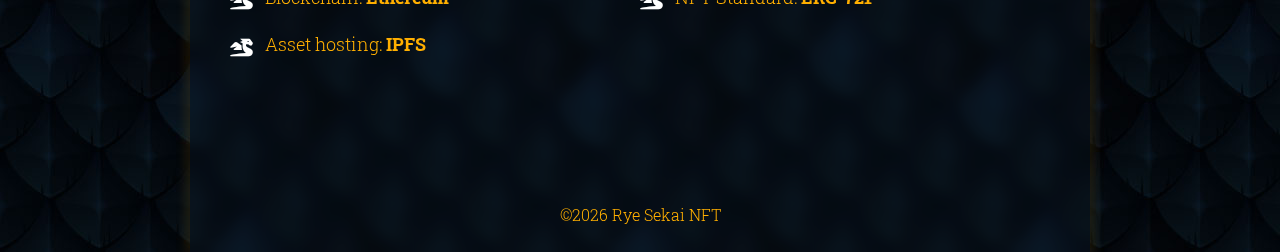
==== commit a2693e2f: "fixes" ====
--- a/index.html
+++ b/index.html
@@ -35,9 +35,9 @@
 			<header role="banner" id="header">
 				<div class="fixed_cont">
 					<div class="row default_center header_middle">
-						<div class="col medium_hide">
+						<!-- <div class="col medium_hide">
 							<label class="toggle_nav open" for="toggle_nav"></label>
-						</div>
+						</div> -->
 						<nav role="navigation" class="col medium_7 nav_wrapper">
 							<!-- Close mobile navigation -->
 							<label class="toggle_nav close" for="toggle_nav"></label>
@@ -46,7 +46,7 @@
 									<a href="#" title="Home">Home</a>
 								</li>
 								<li>
-									<a href="#" title="Roadmap">Roadmap</a>
+									<a href="#roadmap" title="Roadmap">Roadmap</a>
 								</li>
 								<li>
 									<a href="#" title="Mint Ryu">Mint Ryu</a>
@@ -117,7 +117,7 @@
 						</ul>
 					</div>
 
-					<div class="roadmap_wrapper_title">
+					<div class="roadmap_wrapper_title" id="roadmap">
 						<h2 class="section_title">The Roadmap <small>vision for the future</small></h2>
 					</div>
 
--- a/css/styles.css
+++ b/css/styles.css
@@ -1800,6 +1800,7 @@
   width: 100%;
   margin: 0 auto;
   display: block;
+  border-radius: 10px;
 }
 
 .cover_figure {
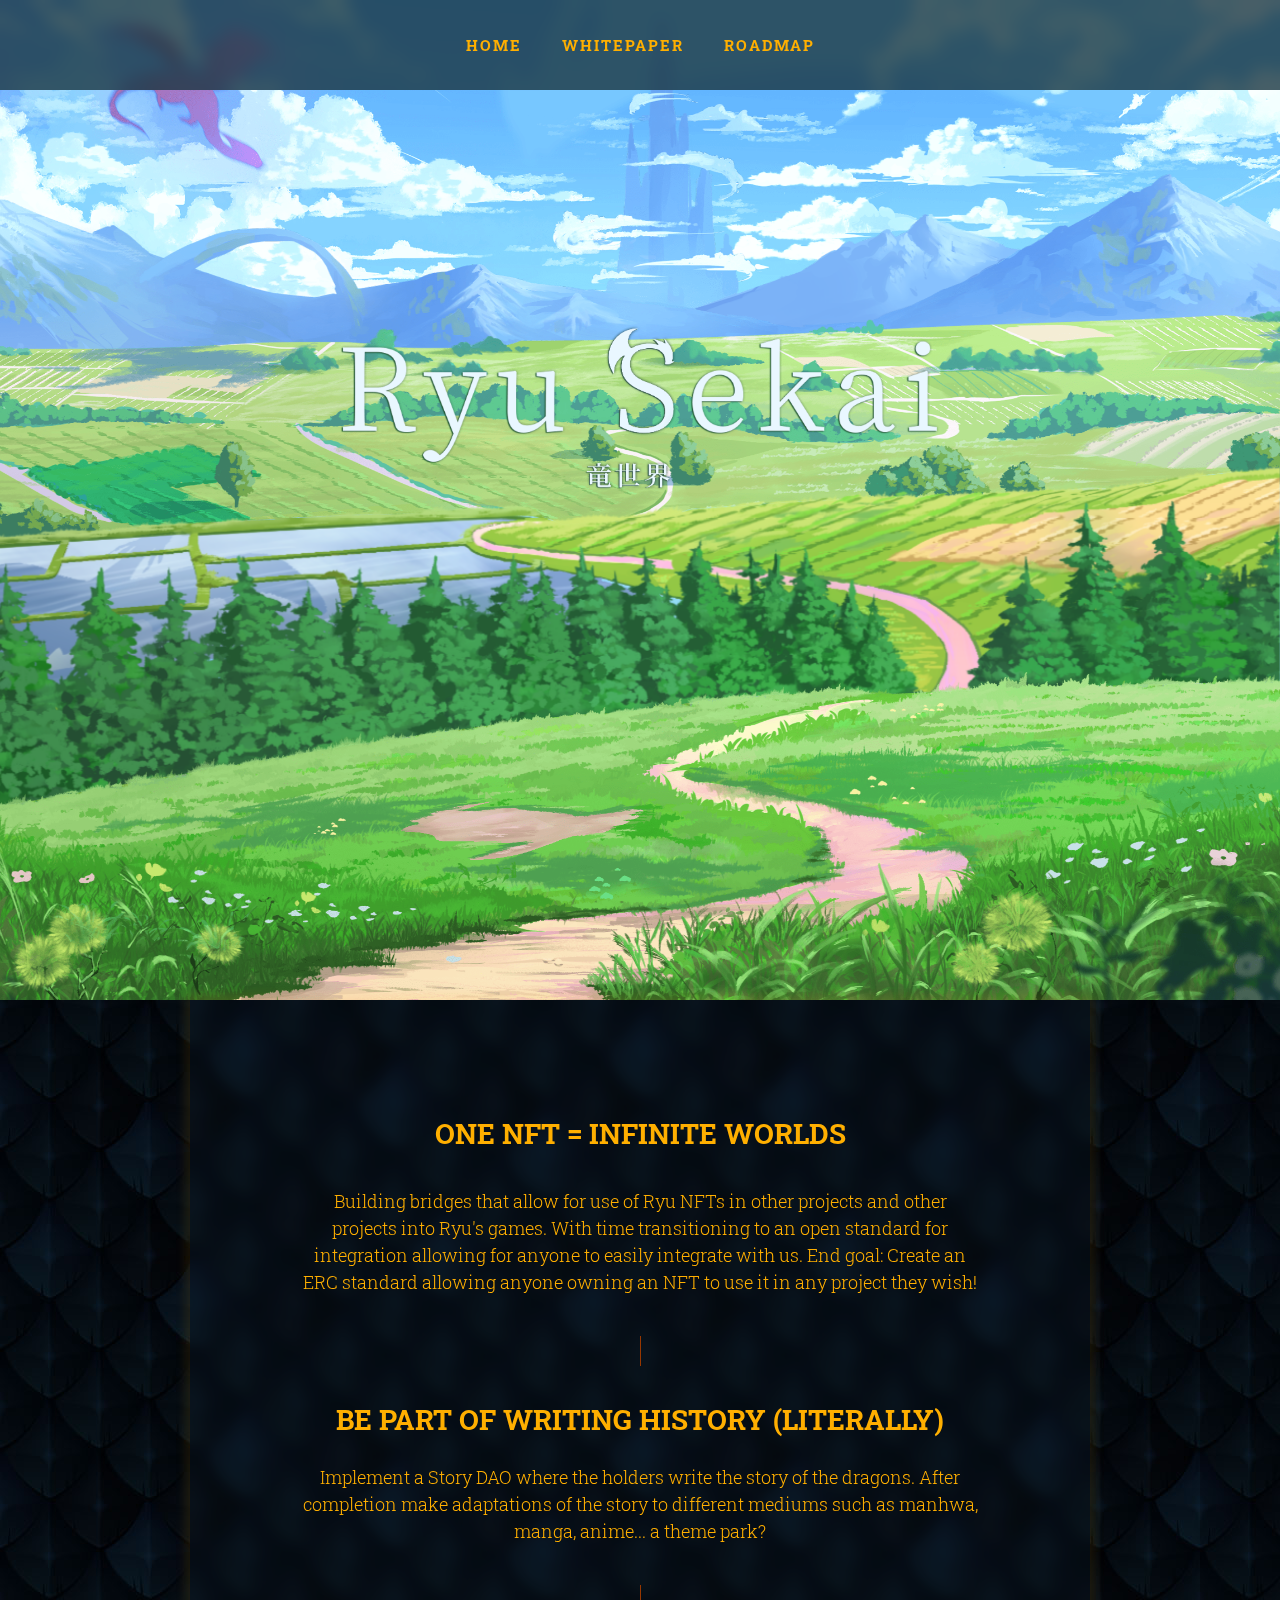
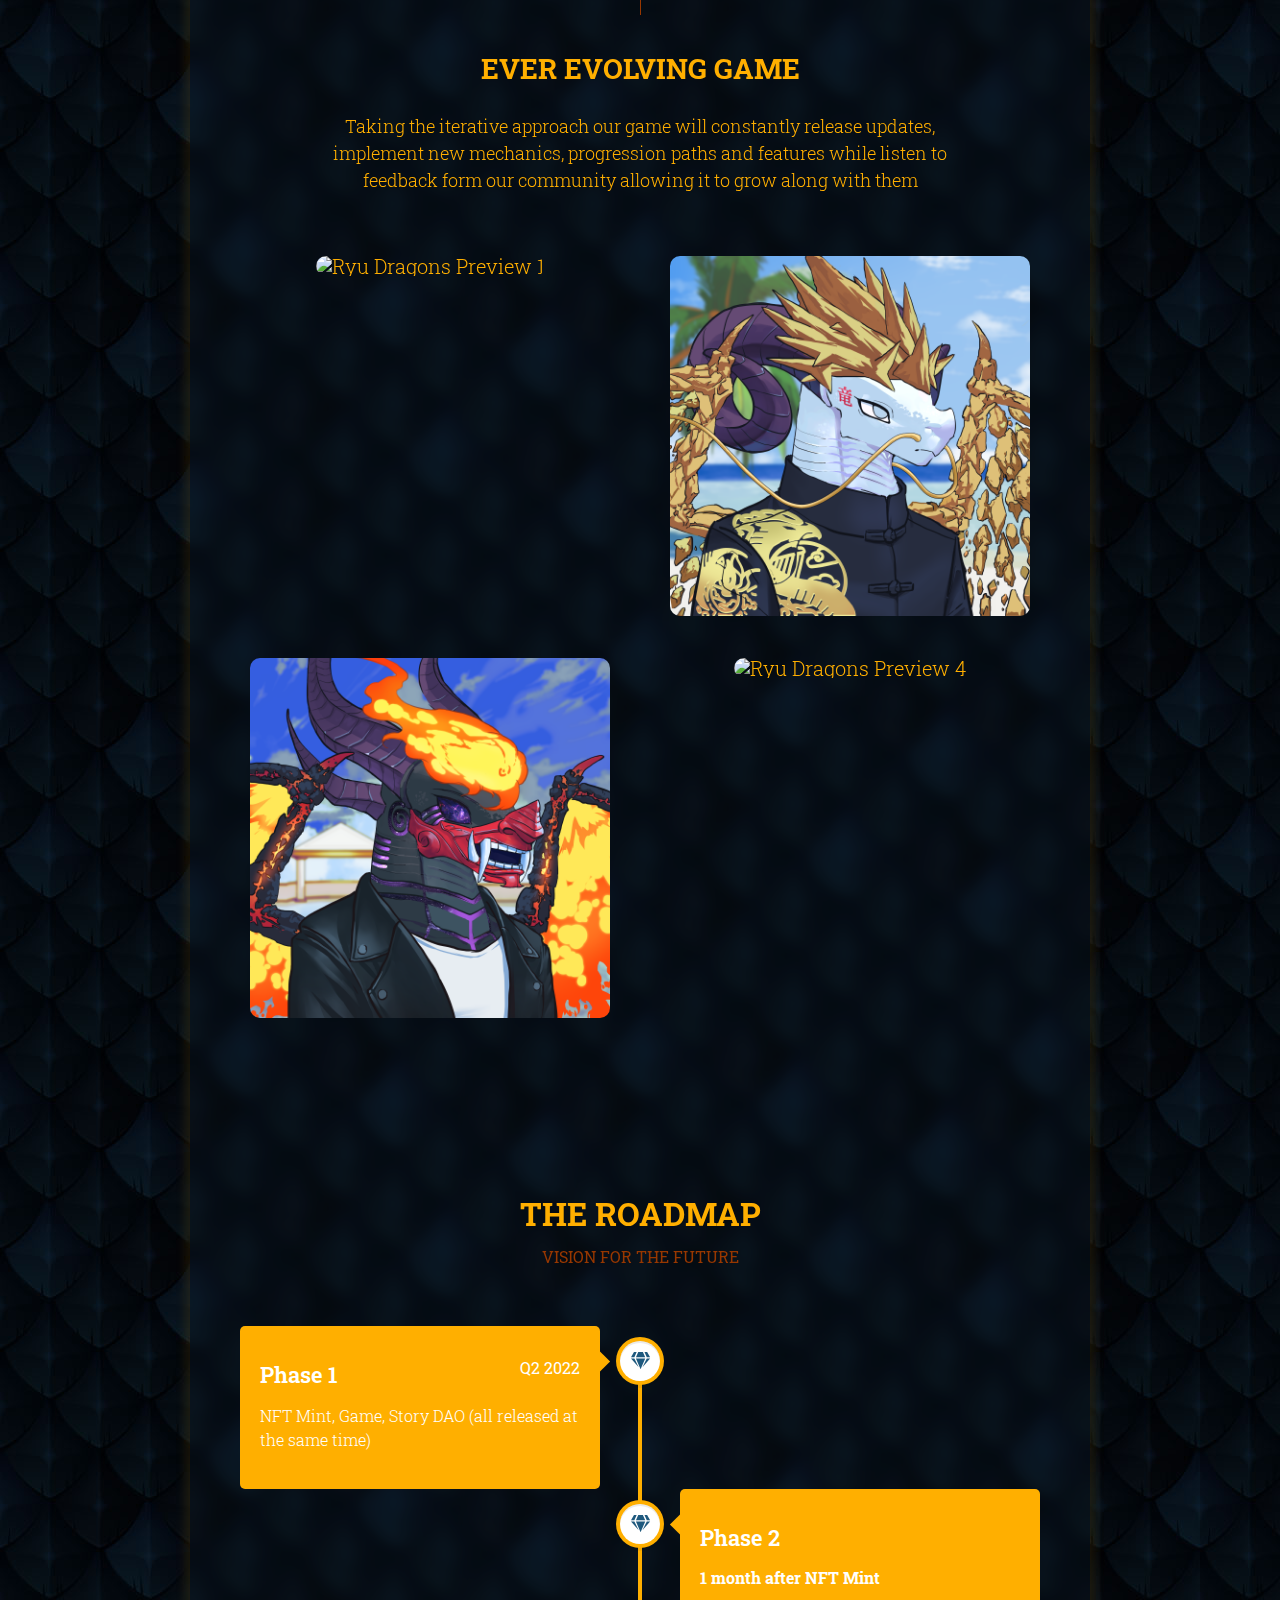
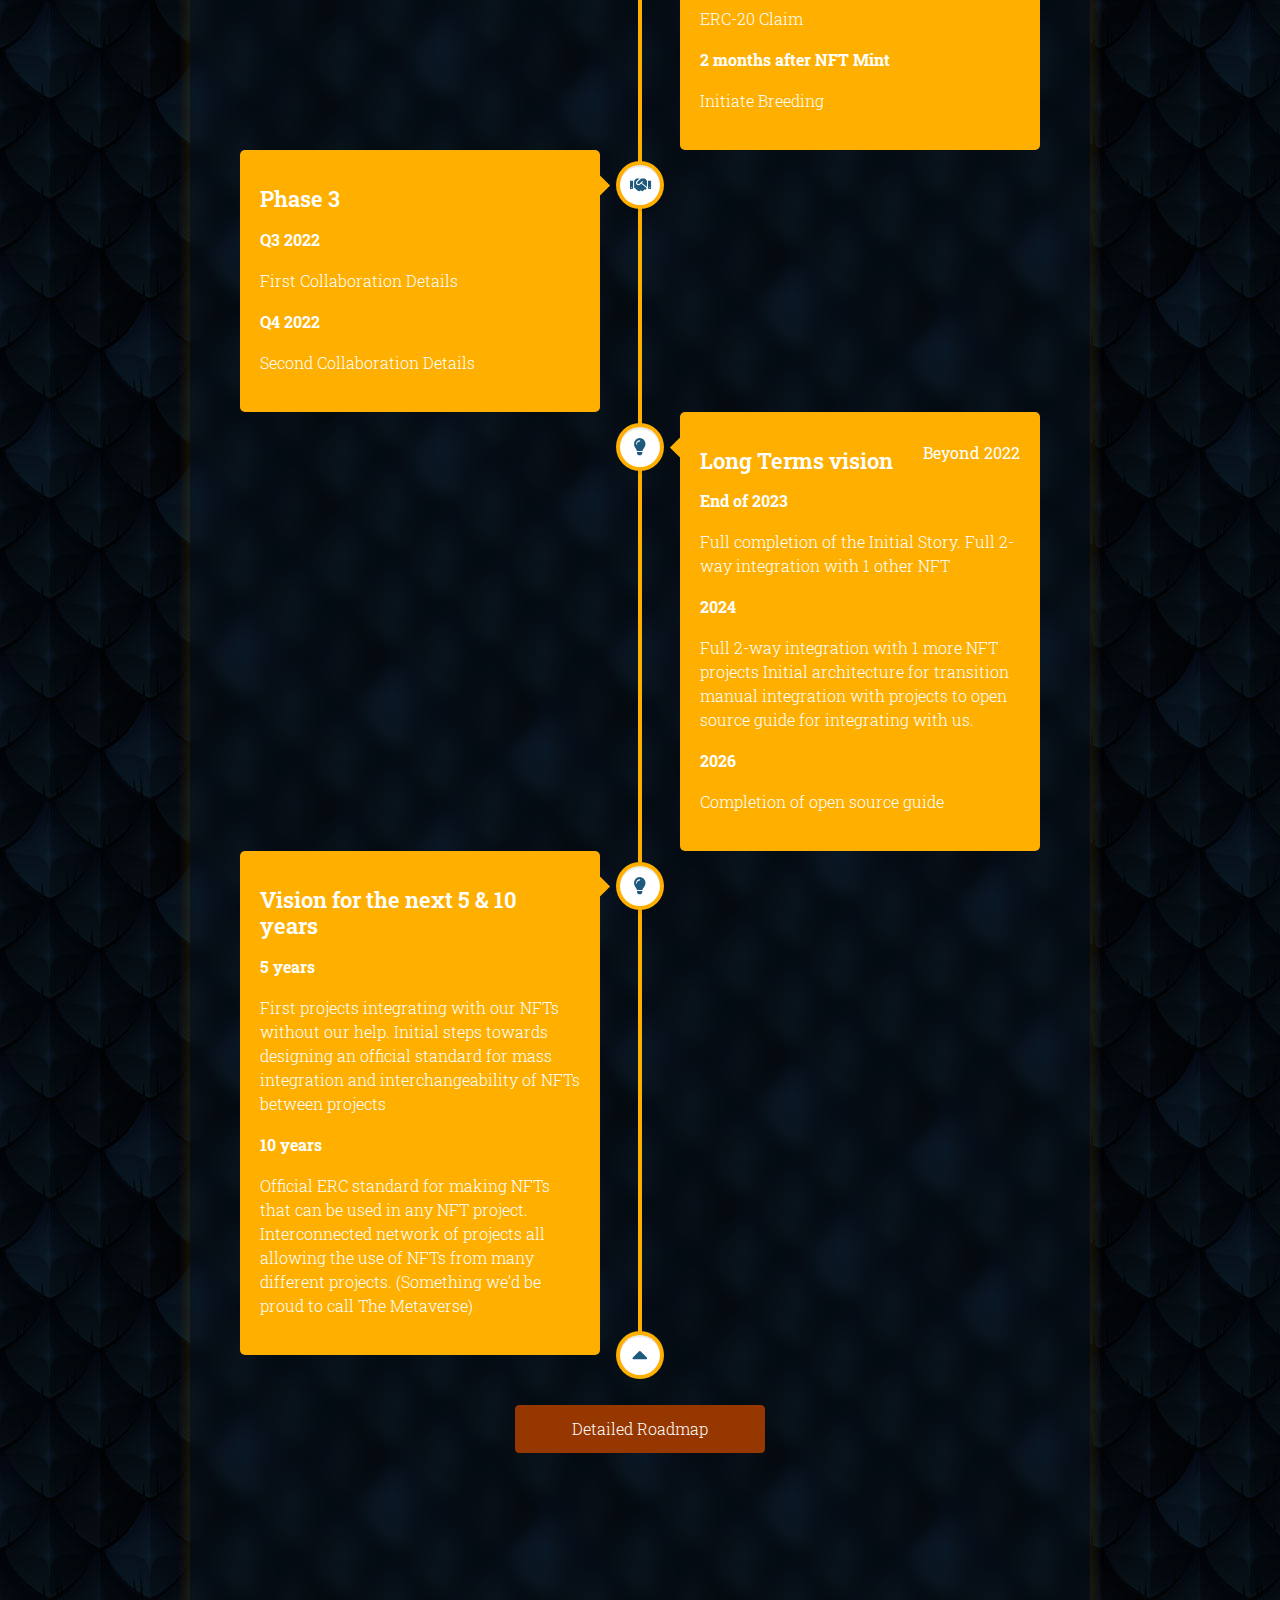
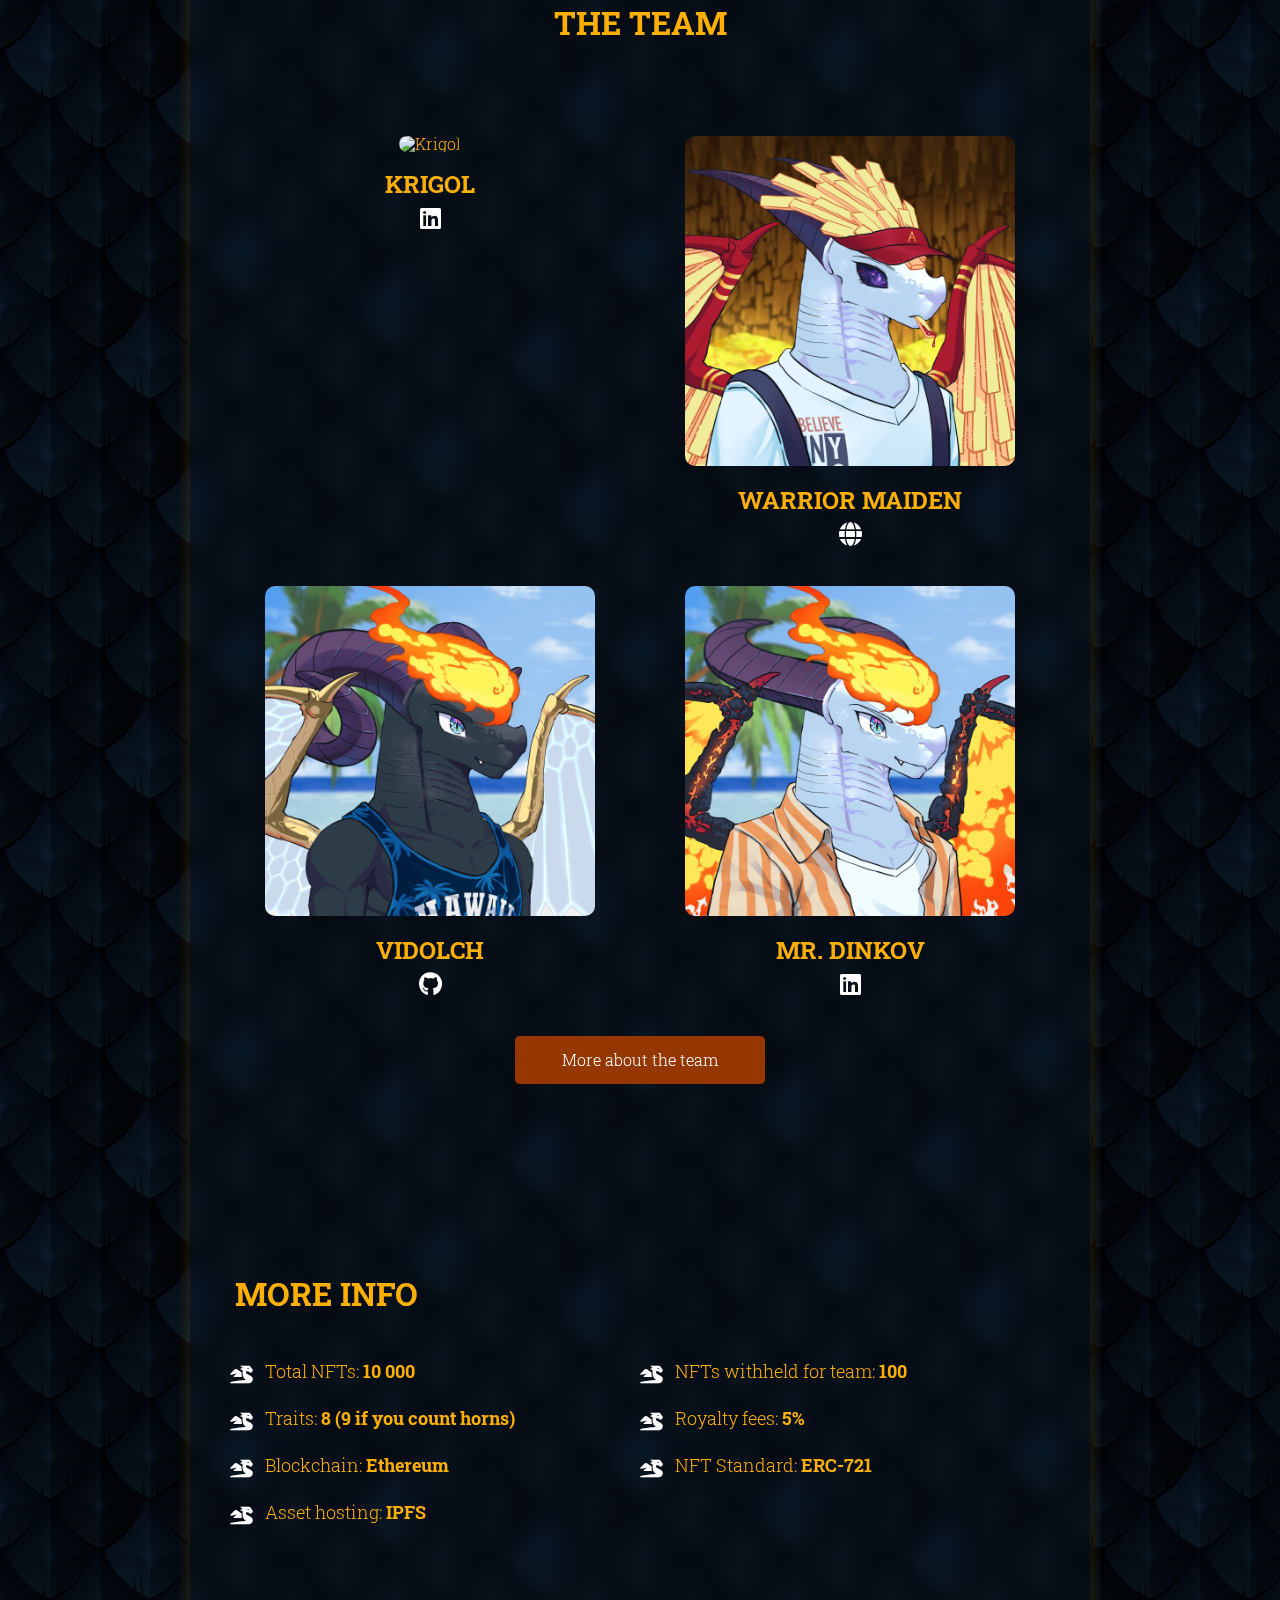
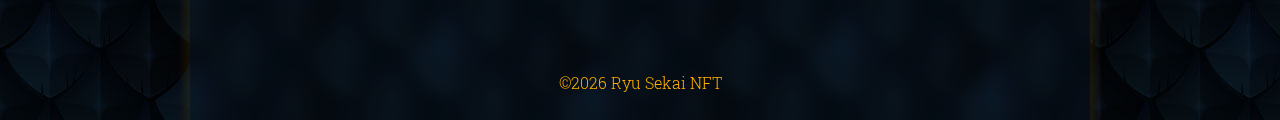
==== commit 493bb7e1: "updates" ====
--- a/index.html
+++ b/index.html
@@ -34,23 +34,27 @@
 			<!-- Header -->
 			<header role="banner" id="header">
 				<div class="fixed_cont">
+					<label class="toggle_nav close" for="toggle_nav"></label>
 					<div class="row default_center header_middle">
 						<!-- <div class="col medium_hide">
 							<label class="toggle_nav open" for="toggle_nav"></label>
 						</div> -->
 						<nav role="navigation" class="col medium_7 nav_wrapper">
 							<!-- Close mobile navigation -->
-							<label class="toggle_nav close" for="toggle_nav"></label>
+							<!-- <label class="toggle_nav close" for="toggle_nav"></label> -->
 							<ul class="main_navi">
 								<li>
 									<a href="#" title="Home">Home</a>
 								</li>
 								<li>
+									<a href="https://whitepaper.ryu-sekai.com" title="Whitepaper">Whitepaper</a>
+								</li>
+								<li>
 									<a href="#roadmap" title="Roadmap">Roadmap</a>
 								</li>
-								<li>
-									<a href="#" title="Mint Ryu">Mint Ryu</a>
-								</li>
+								<!-- <li>
+									<a href="https://mint.ryu-sekai.com" title="Mint Ryu">Mint Ryu</a>
+								</li> -->
 							</ul>
 						</nav>
 					</div>
@@ -96,22 +100,22 @@
 						<ul class="thumbnails row">
 							<li class="col medium_6">
 								<figure>
-									<img alt="Ryu Dragons Preview 1" src="./images/Krigol.jpg" />
+									<img alt="Ryu Dragons Preview 1" src="./images/showcase/Blue_Water.png" />
 								</figure>
 							</li>
 							<li class="col medium_6">
 								<figure>
-									<img alt="Ryu Dragons Preview 2" src="./images/Krigol.jpg" />
+									<img alt="Ryu Dragons Preview 2" src="./images/showcase/Earth_2.png" />
 								</figure>
 							</li>
 							<li class="col medium_6">
 								<figure>
-									<img alt="Ryu Dragons Preview 3" src="./images/Krigol.jpg" />
+									<img alt="Ryu Dragons Preview 3" src="./images/showcase/Fire_2.png" />
 								</figure>
 							</li>
 							<li class="col medium_6">
 								<figure>
-									<img alt="Ryu Dragons Preview 4" src="./images/Krigol.jpg" />
+									<img alt="Ryu Dragons Preview 4" src="./images/showcase/Lightning_2.png" />
 								</figure>
 							</li>
 						</ul>
@@ -190,7 +194,7 @@
 
 					<div class="row">
 						<div class="col">
-							<a href="https://whitepaper.ryu-sekai.com/" target="_blank" class="btn" title="Full whitepaper">Full whitepaper</a>
+							<a href="https://whitepaper.ryu-sekai.com/roadmap" target="_blank" class="btn" title="Detailed Roadmap">Detailed Roadmap</a>
 						</div>
 					</div>
 
@@ -206,10 +210,10 @@
 						<div class="row medium_around">
 							<div class="col medium_5">
 								<figure>
-									<img src="./images/Krigol.jpg" alt="Krigol">
+									<img src="./images/pfps/Krigol.png" alt="Krigol">
 								</figure>
 								<h3>Krigol</h3>
-								<p>Kris is a Senior Software Architect and a gamer with 22 levels (years) of gaming. Due to his tech background, he was on and off with crypto for years, but in June 2021 he discovered the pre-growth spike Axie. </p>
+								<!-- <p>Kris is a Senior Software Architect and a gamer with 22 levels (years) of gaming. Due to his tech background, he was on and off with crypto for years, but in June 2021 he discovered the pre-growth spike Axie. </p> -->
 								<ul class="socials">
 									<li>
 										<a href="https://www.linkedin.com/in/krigol" target="_blank" class="fab fa-linkedin"></a>
@@ -218,10 +222,10 @@
 							</div>
 							<div class="col medium_5">
 								<figure>
-									<img src="./images/Krigol.jpg" alt="Krigol">
+									<img src="./images/pfps/Loise.png" alt="Krigol">
 								</figure>
 								<h3>Warrior Maiden</h3>
-								<p>In Krigol's opinion John is The God of Creation (nothing religious implied). In their history of working together on Axie art, {another not yet released game} and the early stages or Ryu Sekai. </p>
+								<!-- <p>In Krigol's opinion John is The God of Creation (nothing religious implied). In their history of working together on Axie art, {another not yet released game} and the early stages or Ryu Sekai. </p> -->
 								<ul class="socials">
 									<li>
 										<a href="https://loise24.artstation.com/" target="_blank" class="fas fa-globe"></a>
@@ -230,10 +234,10 @@
 							</div>
 							<div class="col medium_5">
 								<figure>
-									<img src="./images/vch.jpg" alt="Krigol">
+									<img src="./images/pfps/Vidolch.png" alt="Krigol">
 								</figure>
 								<h3>Vidolch</h3>
-								<p>Vicho is interested in all things tech-related as much as Kris is in love with Dragons. And that's why the tech skill level Vicho has raised over the years is so amazing!</p>
+								<!-- <p>Vicho is interested in all things tech-related as much as Kris is in love with Dragons. And that's why the tech skill level Vicho has raised over the years is so amazing!</p> -->
 								<ul class="socials">
 									<li>
 										<a href="https://github.com/vidolch" target="_blank" class="fab fa-github"></a>
@@ -242,15 +246,18 @@
 							</div>
 							<div class="col medium_5">
 								<figure>
-									<img src="./images/Krigol.jpg" alt="Krigol">
+									<img src="./images/pfps/Mr.Dinkov.png" alt="Krigol">
 								</figure>
 								<h3>Mr. Dinkov</h3>
-								<p>Mr. Dinkov is a real Style Master in everything he does! His attention to detail has quickly risen him to the rank of Senior Web Designer in his company. </p>
+								<!-- <p>Mr. Dinkov is a real Style Master in everything he does! His attention to detail has quickly risen him to the rank of Senior Web Designer in his company. </p> -->
 								<ul class="socials">
 									<li>
 										<a href="https://www.linkedin.com/in/mrdinkov" target="_blank" class="fab fa-linkedin"></a>
 									</li>
 								</ul>
+							</div>
+							<div class="col">
+								<a href="https://whitepaper.ryu-sekai.com/the-team" target="_blank" class="btn" title="About the team">More about the team</a>
 							</div>
 						</div>
 					</div>
@@ -275,13 +282,14 @@
 					</div>
 
 					<div class="section copyright">
-						<p>&copy;<span id="year"></span> Rye Sekai NFT</p>
+						<p>&copy;<span id="year"></span> Ryu Sekai NFT</p>
 					</div>
 
 				</div>
 			</main>
 
 		</div>
+		<script src="https://kit.fontawesome.com/47890b4bc0.js" crossorigin="anonymous"></script>
 
 		<script type="text/javascript" src="./js/jquery-1.12.0.min.js"></script>
 		<script type="text/javascript" src="./js/jquery-migrate-1.2.1.min.js"></script>
--- a/css/styles.css
+++ b/css/styles.css
@@ -1,4 +1,3 @@
-@charset "UTF-8";
 /****************************
 ** Author: Kostadin Dinkov **
 ****************************/
@@ -8,8 +7,7 @@
   padding: 0;
 }
 *, *:before, *:after {
-  -webkit-box-sizing: inherit;
-          box-sizing: inherit;
+  box-sizing: inherit;
 }
 
 html,
@@ -89,8 +87,7 @@
   font-size: 100%;
   vertical-align: baseline;
   background: transparent;
-  -webkit-box-sizing: border-box;
-          box-sizing: border-box;
+  box-sizing: border-box;
 }
 
 body {
@@ -182,24 +179,12 @@
   max-width: 1200px;
   width: 100%;
   position: relative;
-  display: -webkit-box;
-  display: -ms-flexbox;
   display: flex;
-  -webkit-box-flex: 0;
-      -ms-flex: 0 1 auto;
-          flex: 0 1 auto;
-  -ms-flex-wrap: wrap;
-      flex-wrap: wrap;
-  -webkit-box-orient: horizontal;
-  -webkit-box-direction: normal;
-      -ms-flex-direction: row;
-          flex-direction: row;
-  -webkit-box-pack: start;
-      -ms-flex-pack: start;
-          justify-content: flex-start;
-  -webkit-box-align: stretch;
-      -ms-flex-align: stretch;
-          align-items: stretch;
+  flex: 0 1 auto;
+  flex-wrap: wrap;
+  flex-direction: row;
+  justify-content: flex-start;
+  align-items: stretch;
 }
 @media (min-width: 480px) {
   .row {
@@ -241,14 +226,10 @@
 .col {
   float: left;
   width: 100%;
-  -webkit-box-flex: 1;
-      -ms-flex-positive: 1;
-          flex-grow: 1;
-  -ms-flex: 0 0 auto;
-      flex: 0 0 auto;
+  flex-grow: 1;
+  flex: 0 0 auto;
   max-width: 100%;
-  -ms-flex-preferred-size: 100%;
-      flex-basis: 100%;
+  flex-basis: 100%;
   padding-left: 10px;
   padding-right: 10px;
 }
@@ -263,70 +244,47 @@
 
 .row.default_start,
 .col.default_start {
-  -webkit-box-pack: start;
-      -ms-flex-pack: start;
-          justify-content: flex-start;
+  justify-content: flex-start;
 }
 .row.default_center,
 .col.default_center {
-  -webkit-box-pack: center;
-      -ms-flex-pack: center;
-          justify-content: center;
+  justify-content: center;
 }
 .row.default_end,
 .col.default_end {
-  -webkit-box-pack: end;
-      -ms-flex-pack: end;
-          justify-content: flex-end;
+  justify-content: flex-end;
 }
 .row.default_stretch,
 .col.default_stretch {
-  -webkit-box-align: stretch;
-      -ms-flex-align: stretch;
-          align-items: stretch;
+  align-items: stretch;
 }
 .row.default_top,
 .col.default_top {
-  -webkit-box-align: start;
-      -ms-flex-align: start;
-          align-items: flex-start;
+  align-items: flex-start;
 }
 .row.default_middle,
 .col.default_middle {
-  -webkit-box-align: center;
-      -ms-flex-align: center;
-          align-items: center;
+  align-items: center;
 }
 .row.default_bottom,
 .col.default_bottom {
-  -webkit-box-align: end;
-      -ms-flex-align: end;
-          align-items: flex-end;
+  align-items: flex-end;
 }
 .row.default_between,
 .col.default_between {
-  -webkit-box-pack: justify;
-      -ms-flex-pack: justify;
-          justify-content: space-between;
+  justify-content: space-between;
 }
 .row.default_around,
 .col.default_around {
-  -ms-flex-pack: distribute;
-      justify-content: space-around;
+  justify-content: space-around;
 }
 .row.default_reverse,
 .col.default_reverse {
-  -webkit-box-orient: horizontal;
-  -webkit-box-direction: reverse;
-      -ms-flex-direction: row-reverse;
-          flex-direction: row-reverse;
+  flex-direction: row-reverse;
 }
 .row.default_forward,
 .col.default_forward {
-  -webkit-box-orient: horizontal;
-  -webkit-box-direction: normal;
-      -ms-flex-direction: row;
-          flex-direction: row;
+  flex-direction: row;
 }
 
 .col.default_prefix_0 {
@@ -336,24 +294,17 @@
   margin-right: 0;
 }
 .col.default_unset {
-  -webkit-box-ordinal-group: 1;
-      -ms-flex-order: 0;
-          order: 0;
+  order: 0;
 }
 .col.default_first {
-  -webkit-box-ordinal-group: 0;
-      -ms-flex-order: -1;
-          order: -1;
+  order: -1;
 }
 .col.default_last {
-  -webkit-box-ordinal-group: 2;
-      -ms-flex-order: 1;
-          order: 1;
+  order: 1;
 }
 .col.default_1 {
   max-width: 8.3333333333%;
-  -ms-flex-preferred-size: 8.3333333333%;
-      flex-basis: 8.3333333333%;
+  flex-basis: 8.3333333333%;
 }
 .col.default_prefix_1 {
   margin-left: 8.3333333333%;
@@ -363,8 +314,7 @@
 }
 .col.default_2 {
   max-width: 16.6666666667%;
-  -ms-flex-preferred-size: 16.6666666667%;
-      flex-basis: 16.6666666667%;
+  flex-basis: 16.6666666667%;
 }
 .col.default_prefix_2 {
   margin-left: 16.6666666667%;
@@ -374,8 +324,7 @@
 }
 .col.default_3 {
   max-width: 25%;
-  -ms-flex-preferred-size: 25%;
-      flex-basis: 25%;
+  flex-basis: 25%;
 }
 .col.default_prefix_3 {
   margin-left: 25%;
@@ -385,8 +334,7 @@
 }
 .col.default_4 {
   max-width: 33.3333333333%;
-  -ms-flex-preferred-size: 33.3333333333%;
-      flex-basis: 33.3333333333%;
+  flex-basis: 33.3333333333%;
 }
 .col.default_prefix_4 {
   margin-left: 33.3333333333%;
@@ -396,8 +344,7 @@
 }
 .col.default_5 {
   max-width: 41.6666666667%;
-  -ms-flex-preferred-size: 41.6666666667%;
-      flex-basis: 41.6666666667%;
+  flex-basis: 41.6666666667%;
 }
 .col.default_prefix_5 {
   margin-left: 41.6666666667%;
@@ -407,8 +354,7 @@
 }
 .col.default_6 {
   max-width: 50%;
-  -ms-flex-preferred-size: 50%;
-      flex-basis: 50%;
+  flex-basis: 50%;
 }
 .col.default_prefix_6 {
   margin-left: 50%;
@@ -418,8 +364,7 @@
 }
 .col.default_7 {
   max-width: 58.3333333333%;
-  -ms-flex-preferred-size: 58.3333333333%;
-      flex-basis: 58.3333333333%;
+  flex-basis: 58.3333333333%;
 }
 .col.default_prefix_7 {
   margin-left: 58.3333333333%;
@@ -429,8 +374,7 @@
 }
 .col.default_8 {
   max-width: 66.6666666667%;
-  -ms-flex-preferred-size: 66.6666666667%;
-      flex-basis: 66.6666666667%;
+  flex-basis: 66.6666666667%;
 }
 .col.default_prefix_8 {
   margin-left: 66.6666666667%;
@@ -440,8 +384,7 @@
 }
 .col.default_9 {
   max-width: 75%;
-  -ms-flex-preferred-size: 75%;
-      flex-basis: 75%;
+  flex-basis: 75%;
 }
 .col.default_prefix_9 {
   margin-left: 75%;
@@ -451,8 +394,7 @@
 }
 .col.default_10 {
   max-width: 83.3333333333%;
-  -ms-flex-preferred-size: 83.3333333333%;
-      flex-basis: 83.3333333333%;
+  flex-basis: 83.3333333333%;
 }
 .col.default_prefix_10 {
   margin-left: 83.3333333333%;
@@ -462,8 +404,7 @@
 }
 .col.default_11 {
   max-width: 91.6666666667%;
-  -ms-flex-preferred-size: 91.6666666667%;
-      flex-basis: 91.6666666667%;
+  flex-basis: 91.6666666667%;
 }
 .col.default_prefix_11 {
   margin-left: 91.6666666667%;
@@ -473,8 +414,7 @@
 }
 .col.default_12 {
   max-width: 100%;
-  -ms-flex-preferred-size: 100%;
-      flex-basis: 100%;
+  flex-basis: 100%;
 }
 .col.default_prefix_12 {
   margin-left: 100%;
@@ -496,78 +436,53 @@
 }
 
 .default_flex {
-  display: -webkit-box !important;
-  display: -ms-flexbox !important;
   display: flex !important;
 }
 
 @media (min-width: 480px) {
   .row.tiny_start,
 .col.tiny_start {
-    -webkit-box-pack: start;
-        -ms-flex-pack: start;
-            justify-content: flex-start;
+    justify-content: flex-start;
   }
   .row.tiny_center,
 .col.tiny_center {
-    -webkit-box-pack: center;
-        -ms-flex-pack: center;
-            justify-content: center;
+    justify-content: center;
   }
   .row.tiny_end,
 .col.tiny_end {
-    -webkit-box-pack: end;
-        -ms-flex-pack: end;
-            justify-content: flex-end;
+    justify-content: flex-end;
   }
   .row.tiny_stretch,
 .col.tiny_stretch {
-    -webkit-box-align: stretch;
-        -ms-flex-align: stretch;
-            align-items: stretch;
+    align-items: stretch;
   }
   .row.tiny_top,
 .col.tiny_top {
-    -webkit-box-align: start;
-        -ms-flex-align: start;
-            align-items: flex-start;
+    align-items: flex-start;
   }
   .row.tiny_middle,
 .col.tiny_middle {
-    -webkit-box-align: center;
-        -ms-flex-align: center;
-            align-items: center;
+    align-items: center;
   }
   .row.tiny_bottom,
 .col.tiny_bottom {
-    -webkit-box-align: end;
-        -ms-flex-align: end;
-            align-items: flex-end;
+    align-items: flex-end;
   }
   .row.tiny_between,
 .col.tiny_between {
-    -webkit-box-pack: justify;
-        -ms-flex-pack: justify;
-            justify-content: space-between;
+    justify-content: space-between;
   }
   .row.tiny_around,
 .col.tiny_around {
-    -ms-flex-pack: distribute;
-        justify-content: space-around;
+    justify-content: space-around;
   }
   .row.tiny_reverse,
 .col.tiny_reverse {
-    -webkit-box-orient: horizontal;
-    -webkit-box-direction: reverse;
-        -ms-flex-direction: row-reverse;
-            flex-direction: row-reverse;
+    flex-direction: row-reverse;
   }
   .row.tiny_forward,
 .col.tiny_forward {
-    -webkit-box-orient: horizontal;
-    -webkit-box-direction: normal;
-        -ms-flex-direction: row;
-            flex-direction: row;
+    flex-direction: row;
   }
 
   .col.tiny_prefix_0 {
@@ -577,24 +492,17 @@
     margin-right: 0;
   }
   .col.tiny_unset {
-    -webkit-box-ordinal-group: 1;
-        -ms-flex-order: 0;
-            order: 0;
+    order: 0;
   }
   .col.tiny_first {
-    -webkit-box-ordinal-group: 0;
-        -ms-flex-order: -1;
-            order: -1;
+    order: -1;
   }
   .col.tiny_last {
-    -webkit-box-ordinal-group: 2;
-        -ms-flex-order: 1;
-            order: 1;
+    order: 1;
   }
   .col.tiny_1 {
     max-width: 8.3333333333%;
-    -ms-flex-preferred-size: 8.3333333333%;
-        flex-basis: 8.3333333333%;
+    flex-basis: 8.3333333333%;
   }
   .col.tiny_prefix_1 {
     margin-left: 8.3333333333%;
@@ -604,8 +512,7 @@
   }
   .col.tiny_2 {
     max-width: 16.6666666667%;
-    -ms-flex-preferred-size: 16.6666666667%;
-        flex-basis: 16.6666666667%;
+    flex-basis: 16.6666666667%;
   }
   .col.tiny_prefix_2 {
     margin-left: 16.6666666667%;
@@ -615,8 +522,7 @@
   }
   .col.tiny_3 {
     max-width: 25%;
-    -ms-flex-preferred-size: 25%;
-        flex-basis: 25%;
+    flex-basis: 25%;
   }
   .col.tiny_prefix_3 {
     margin-left: 25%;
@@ -626,8 +532,7 @@
   }
   .col.tiny_4 {
     max-width: 33.3333333333%;
-    -ms-flex-preferred-size: 33.3333333333%;
-        flex-basis: 33.3333333333%;
+    flex-basis: 33.3333333333%;
   }
   .col.tiny_prefix_4 {
     margin-left: 33.3333333333%;
@@ -637,8 +542,7 @@
   }
   .col.tiny_5 {
     max-width: 41.6666666667%;
-    -ms-flex-preferred-size: 41.6666666667%;
-        flex-basis: 41.6666666667%;
+    flex-basis: 41.6666666667%;
   }
   .col.tiny_prefix_5 {
     margin-left: 41.6666666667%;
@@ -648,8 +552,7 @@
   }
   .col.tiny_6 {
     max-width: 50%;
-    -ms-flex-preferred-size: 50%;
-        flex-basis: 50%;
+    flex-basis: 50%;
   }
   .col.tiny_prefix_6 {
     margin-left: 50%;
@@ -659,8 +562,7 @@
   }
   .col.tiny_7 {
     max-width: 58.3333333333%;
-    -ms-flex-preferred-size: 58.3333333333%;
-        flex-basis: 58.3333333333%;
+    flex-basis: 58.3333333333%;
   }
   .col.tiny_prefix_7 {
     margin-left: 58.3333333333%;
@@ -670,8 +572,7 @@
   }
   .col.tiny_8 {
     max-width: 66.6666666667%;
-    -ms-flex-preferred-size: 66.6666666667%;
-        flex-basis: 66.6666666667%;
+    flex-basis: 66.6666666667%;
   }
   .col.tiny_prefix_8 {
     margin-left: 66.6666666667%;
@@ -681,8 +582,7 @@
   }
   .col.tiny_9 {
     max-width: 75%;
-    -ms-flex-preferred-size: 75%;
-        flex-basis: 75%;
+    flex-basis: 75%;
   }
   .col.tiny_prefix_9 {
     margin-left: 75%;
@@ -692,8 +592,7 @@
   }
   .col.tiny_10 {
     max-width: 83.3333333333%;
-    -ms-flex-preferred-size: 83.3333333333%;
-        flex-basis: 83.3333333333%;
+    flex-basis: 83.3333333333%;
   }
   .col.tiny_prefix_10 {
     margin-left: 83.3333333333%;
@@ -703,8 +602,7 @@
   }
   .col.tiny_11 {
     max-width: 91.6666666667%;
-    -ms-flex-preferred-size: 91.6666666667%;
-        flex-basis: 91.6666666667%;
+    flex-basis: 91.6666666667%;
   }
   .col.tiny_prefix_11 {
     margin-left: 91.6666666667%;
@@ -714,8 +612,7 @@
   }
   .col.tiny_12 {
     max-width: 100%;
-    -ms-flex-preferred-size: 100%;
-        flex-basis: 100%;
+    flex-basis: 100%;
   }
   .col.tiny_prefix_12 {
     margin-left: 100%;
@@ -737,78 +634,53 @@
   }
 
   .tiny_flex {
-    display: -webkit-box !important;
-    display: -ms-flexbox !important;
     display: flex !important;
   }
 }
 @media (min-width: 640px) {
   .row.small_start,
 .col.small_start {
-    -webkit-box-pack: start;
-        -ms-flex-pack: start;
-            justify-content: flex-start;
+    justify-content: flex-start;
   }
   .row.small_center,
 .col.small_center {
-    -webkit-box-pack: center;
-        -ms-flex-pack: center;
-            justify-content: center;
+    justify-content: center;
   }
   .row.small_end,
 .col.small_end {
-    -webkit-box-pack: end;
-        -ms-flex-pack: end;
-            justify-content: flex-end;
+    justify-content: flex-end;
   }
   .row.small_stretch,
 .col.small_stretch {
-    -webkit-box-align: stretch;
-        -ms-flex-align: stretch;
-            align-items: stretch;
+    align-items: stretch;
   }
   .row.small_top,
 .col.small_top {
-    -webkit-box-align: start;
-        -ms-flex-align: start;
-            align-items: flex-start;
+    align-items: flex-start;
   }
   .row.small_middle,
 .col.small_middle {
-    -webkit-box-align: center;
-        -ms-flex-align: center;
-            align-items: center;
+    align-items: center;
   }
   .row.small_bottom,
 .col.small_bottom {
-    -webkit-box-align: end;
-        -ms-flex-align: end;
-            align-items: flex-end;
+    align-items: flex-end;
   }
   .row.small_between,
 .col.small_between {
-    -webkit-box-pack: justify;
-        -ms-flex-pack: justify;
-            justify-content: space-between;
+    justify-content: space-between;
   }
   .row.small_around,
 .col.small_around {
-    -ms-flex-pack: distribute;
-        justify-content: space-around;
+    justify-content: space-around;
   }
   .row.small_reverse,
 .col.small_reverse {
-    -webkit-box-orient: horizontal;
-    -webkit-box-direction: reverse;
-        -ms-flex-direction: row-reverse;
-            flex-direction: row-reverse;
+    flex-direction: row-reverse;
   }
   .row.small_forward,
 .col.small_forward {
-    -webkit-box-orient: horizontal;
-    -webkit-box-direction: normal;
-        -ms-flex-direction: row;
-            flex-direction: row;
+    flex-direction: row;
   }
 
   .col.small_prefix_0 {
@@ -818,24 +690,17 @@
     margin-right: 0;
   }
   .col.small_unset {
-    -webkit-box-ordinal-group: 1;
-        -ms-flex-order: 0;
-            order: 0;
+    order: 0;
   }
   .col.small_first {
-    -webkit-box-ordinal-group: 0;
-        -ms-flex-order: -1;
-            order: -1;
+    order: -1;
   }
   .col.small_last {
-    -webkit-box-ordinal-group: 2;
-        -ms-flex-order: 1;
-            order: 1;
+    order: 1;
   }
   .col.small_1 {
     max-width: 8.3333333333%;
-    -ms-flex-preferred-size: 8.3333333333%;
-        flex-basis: 8.3333333333%;
+    flex-basis: 8.3333333333%;
   }
   .col.small_prefix_1 {
     margin-left: 8.3333333333%;
@@ -845,8 +710,7 @@
   }
   .col.small_2 {
     max-width: 16.6666666667%;
-    -ms-flex-preferred-size: 16.6666666667%;
-        flex-basis: 16.6666666667%;
+    flex-basis: 16.6666666667%;
   }
   .col.small_prefix_2 {
     margin-left: 16.6666666667%;
@@ -856,8 +720,7 @@
   }
   .col.small_3 {
     max-width: 25%;
-    -ms-flex-preferred-size: 25%;
-        flex-basis: 25%;
+    flex-basis: 25%;
   }
   .col.small_prefix_3 {
     margin-left: 25%;
@@ -867,8 +730,7 @@
   }
   .col.small_4 {
     max-width: 33.3333333333%;
-    -ms-flex-preferred-size: 33.3333333333%;
-        flex-basis: 33.3333333333%;
+    flex-basis: 33.3333333333%;
   }
   .col.small_prefix_4 {
     margin-left: 33.3333333333%;
@@ -878,8 +740,7 @@
   }
   .col.small_5 {
     max-width: 41.6666666667%;
-    -ms-flex-preferred-size: 41.6666666667%;
-        flex-basis: 41.6666666667%;
+    flex-basis: 41.6666666667%;
   }
   .col.small_prefix_5 {
     margin-left: 41.6666666667%;
@@ -889,8 +750,7 @@
   }
   .col.small_6 {
     max-width: 50%;
-    -ms-flex-preferred-size: 50%;
-        flex-basis: 50%;
+    flex-basis: 50%;
   }
   .col.small_prefix_6 {
     margin-left: 50%;
@@ -900,8 +760,7 @@
   }
   .col.small_7 {
     max-width: 58.3333333333%;
-    -ms-flex-preferred-size: 58.3333333333%;
-        flex-basis: 58.3333333333%;
+    flex-basis: 58.3333333333%;
   }
   .col.small_prefix_7 {
     margin-left: 58.3333333333%;
@@ -911,8 +770,7 @@
   }
   .col.small_8 {
     max-width: 66.6666666667%;
-    -ms-flex-preferred-size: 66.6666666667%;
-        flex-basis: 66.6666666667%;
+    flex-basis: 66.6666666667%;
   }
   .col.small_prefix_8 {
     margin-left: 66.6666666667%;
@@ -922,8 +780,7 @@
   }
   .col.small_9 {
     max-width: 75%;
-    -ms-flex-preferred-size: 75%;
-        flex-basis: 75%;
+    flex-basis: 75%;
   }
   .col.small_prefix_9 {
     margin-left: 75%;
@@ -933,8 +790,7 @@
   }
   .col.small_10 {
     max-width: 83.3333333333%;
-    -ms-flex-preferred-size: 83.3333333333%;
-        flex-basis: 83.3333333333%;
+    flex-basis: 83.3333333333%;
   }
   .col.small_prefix_10 {
     margin-left: 83.3333333333%;
@@ -944,8 +800,7 @@
   }
   .col.small_11 {
     max-width: 91.6666666667%;
-    -ms-flex-preferred-size: 91.6666666667%;
-        flex-basis: 91.6666666667%;
+    flex-basis: 91.6666666667%;
   }
   .col.small_prefix_11 {
     margin-left: 91.6666666667%;
@@ -955,8 +810,7 @@
   }
   .col.small_12 {
     max-width: 100%;
-    -ms-flex-preferred-size: 100%;
-        flex-basis: 100%;
+    flex-basis: 100%;
   }
   .col.small_prefix_12 {
     margin-left: 100%;
@@ -978,78 +832,53 @@
   }
 
   .small_flex {
-    display: -webkit-box !important;
-    display: -ms-flexbox !important;
     display: flex !important;
   }
 }
 @media (min-width: 768px) {
   .row.medium_start,
 .col.medium_start {
-    -webkit-box-pack: start;
-        -ms-flex-pack: start;
-            justify-content: flex-start;
+    justify-content: flex-start;
   }
   .row.medium_center,
 .col.medium_center {
-    -webkit-box-pack: center;
-        -ms-flex-pack: center;
-            justify-content: center;
+    justify-content: center;
   }
   .row.medium_end,
 .col.medium_end {
-    -webkit-box-pack: end;
-        -ms-flex-pack: end;
-            justify-content: flex-end;
+    justify-content: flex-end;
   }
   .row.medium_stretch,
 .col.medium_stretch {
-    -webkit-box-align: stretch;
-        -ms-flex-align: stretch;
-            align-items: stretch;
+    align-items: stretch;
   }
   .row.medium_top,
 .col.medium_top {
-    -webkit-box-align: start;
-        -ms-flex-align: start;
-            align-items: flex-start;
+    align-items: flex-start;
   }
   .row.medium_middle,
 .col.medium_middle {
-    -webkit-box-align: center;
-        -ms-flex-align: center;
-            align-items: center;
+    align-items: center;
   }
   .row.medium_bottom,
 .col.medium_bottom {
-    -webkit-box-align: end;
-        -ms-flex-align: end;
-            align-items: flex-end;
+    align-items: flex-end;
   }
   .row.medium_between,
 .col.medium_between {
-    -webkit-box-pack: justify;
-        -ms-flex-pack: justify;
-            justify-content: space-between;
+    justify-content: space-between;
   }
   .row.medium_around,
 .col.medium_around {
-    -ms-flex-pack: distribute;
-        justify-content: space-around;
+    justify-content: space-around;
   }
   .row.medium_reverse,
 .col.medium_reverse {
-    -webkit-box-orient: horizontal;
-    -webkit-box-direction: reverse;
-        -ms-flex-direction: row-reverse;
-            flex-direction: row-reverse;
+    flex-direction: row-reverse;
   }
   .row.medium_forward,
 .col.medium_forward {
-    -webkit-box-orient: horizontal;
-    -webkit-box-direction: normal;
-        -ms-flex-direction: row;
-            flex-direction: row;
+    flex-direction: row;
   }
 
   .col.medium_prefix_0 {
@@ -1059,24 +888,17 @@
     margin-right: 0;
   }
   .col.medium_unset {
-    -webkit-box-ordinal-group: 1;
-        -ms-flex-order: 0;
-            order: 0;
+    order: 0;
   }
   .col.medium_first {
-    -webkit-box-ordinal-group: 0;
-        -ms-flex-order: -1;
-            order: -1;
+    order: -1;
   }
   .col.medium_last {
-    -webkit-box-ordinal-group: 2;
-        -ms-flex-order: 1;
-            order: 1;
+    order: 1;
   }
   .col.medium_1 {
     max-width: 8.3333333333%;
-    -ms-flex-preferred-size: 8.3333333333%;
-        flex-basis: 8.3333333333%;
+    flex-basis: 8.3333333333%;
   }
   .col.medium_prefix_1 {
     margin-left: 8.3333333333%;
@@ -1086,8 +908,7 @@
   }
   .col.medium_2 {
     max-width: 16.6666666667%;
-    -ms-flex-preferred-size: 16.6666666667%;
-        flex-basis: 16.6666666667%;
+    flex-basis: 16.6666666667%;
   }
   .col.medium_prefix_2 {
     margin-left: 16.6666666667%;
@@ -1097,8 +918,7 @@
   }
   .col.medium_3 {
     max-width: 25%;
-    -ms-flex-preferred-size: 25%;
-        flex-basis: 25%;
+    flex-basis: 25%;
   }
   .col.medium_prefix_3 {
     margin-left: 25%;
@@ -1108,8 +928,7 @@
   }
   .col.medium_4 {
     max-width: 33.3333333333%;
-    -ms-flex-preferred-size: 33.3333333333%;
-        flex-basis: 33.3333333333%;
+    flex-basis: 33.3333333333%;
   }
   .col.medium_prefix_4 {
     margin-left: 33.3333333333%;
@@ -1119,8 +938,7 @@
   }
   .col.medium_5 {
     max-width: 41.6666666667%;
-    -ms-flex-preferred-size: 41.6666666667%;
-        flex-basis: 41.6666666667%;
+    flex-basis: 41.6666666667%;
   }
   .col.medium_prefix_5 {
     margin-left: 41.6666666667%;
@@ -1130,8 +948,7 @@
   }
   .col.medium_6 {
     max-width: 50%;
-    -ms-flex-preferred-size: 50%;
-        flex-basis: 50%;
+    flex-basis: 50%;
   }
   .col.medium_prefix_6 {
     margin-left: 50%;
@@ -1141,8 +958,7 @@
   }
   .col.medium_7 {
     max-width: 58.3333333333%;
-    -ms-flex-preferred-size: 58.3333333333%;
-        flex-basis: 58.3333333333%;
+    flex-basis: 58.3333333333%;
   }
   .col.medium_prefix_7 {
     margin-left: 58.3333333333%;
@@ -1152,8 +968,7 @@
   }
   .col.medium_8 {
     max-width: 66.6666666667%;
-    -ms-flex-preferred-size: 66.6666666667%;
-        flex-basis: 66.6666666667%;
+    flex-basis: 66.6666666667%;
   }
   .col.medium_prefix_8 {
     margin-left: 66.6666666667%;
@@ -1163,8 +978,7 @@
   }
   .col.medium_9 {
     max-width: 75%;
-    -ms-flex-preferred-size: 75%;
-        flex-basis: 75%;
+    flex-basis: 75%;
   }
   .col.medium_prefix_9 {
     margin-left: 75%;
@@ -1174,8 +988,7 @@
   }
   .col.medium_10 {
     max-width: 83.3333333333%;
-    -ms-flex-preferred-size: 83.3333333333%;
-        flex-basis: 83.3333333333%;
+    flex-basis: 83.3333333333%;
   }
   .col.medium_prefix_10 {
     margin-left: 83.3333333333%;
@@ -1185,8 +998,7 @@
   }
   .col.medium_11 {
     max-width: 91.6666666667%;
-    -ms-flex-preferred-size: 91.6666666667%;
-        flex-basis: 91.6666666667%;
+    flex-basis: 91.6666666667%;
   }
   .col.medium_prefix_11 {
     margin-left: 91.6666666667%;
@@ -1196,8 +1008,7 @@
   }
   .col.medium_12 {
     max-width: 100%;
-    -ms-flex-preferred-size: 100%;
-        flex-basis: 100%;
+    flex-basis: 100%;
   }
   .col.medium_prefix_12 {
     margin-left: 100%;
@@ -1219,78 +1030,53 @@
   }
 
   .medium_flex {
-    display: -webkit-box !important;
-    display: -ms-flexbox !important;
     display: flex !important;
   }
 }
 @media (min-width: 992px) {
   .row.large_start,
 .col.large_start {
-    -webkit-box-pack: start;
-        -ms-flex-pack: start;
-            justify-content: flex-start;
+    justify-content: flex-start;
   }
   .row.large_center,
 .col.large_center {
-    -webkit-box-pack: center;
-        -ms-flex-pack: center;
-            justify-content: center;
+    justify-content: center;
   }
   .row.large_end,
 .col.large_end {
-    -webkit-box-pack: end;
-        -ms-flex-pack: end;
-            justify-content: flex-end;
+    justify-content: flex-end;
   }
   .row.large_stretch,
 .col.large_stretch {
-    -webkit-box-align: stretch;
-        -ms-flex-align: stretch;
-            align-items: stretch;
+    align-items: stretch;
   }
   .row.large_top,
 .col.large_top {
-    -webkit-box-align: start;
-        -ms-flex-align: start;
-            align-items: flex-start;
+    align-items: flex-start;
   }
   .row.large_middle,
 .col.large_middle {
-    -webkit-box-align: center;
-        -ms-flex-align: center;
-            align-items: center;
+    align-items: center;
   }
   .row.large_bottom,
 .col.large_bottom {
-    -webkit-box-align: end;
-        -ms-flex-align: end;
-            align-items: flex-end;
+    align-items: flex-end;
   }
   .row.large_between,
 .col.large_between {
-    -webkit-box-pack: justify;
-        -ms-flex-pack: justify;
-            justify-content: space-between;
+    justify-content: space-between;
   }
   .row.large_around,
 .col.large_around {
-    -ms-flex-pack: distribute;
-        justify-content: space-around;
+    justify-content: space-around;
   }
   .row.large_reverse,
 .col.large_reverse {
-    -webkit-box-orient: horizontal;
-    -webkit-box-direction: reverse;
-        -ms-flex-direction: row-reverse;
-            flex-direction: row-reverse;
+    flex-direction: row-reverse;
   }
   .row.large_forward,
 .col.large_forward {
-    -webkit-box-orient: horizontal;
-    -webkit-box-direction: normal;
-        -ms-flex-direction: row;
-            flex-direction: row;
+    flex-direction: row;
   }
 
   .col.large_prefix_0 {
@@ -1300,24 +1086,17 @@
     margin-right: 0;
   }
   .col.large_unset {
-    -webkit-box-ordinal-group: 1;
-        -ms-flex-order: 0;
-            order: 0;
+    order: 0;
   }
   .col.large_first {
-    -webkit-box-ordinal-group: 0;
-        -ms-flex-order: -1;
-            order: -1;
+    order: -1;
   }
   .col.large_last {
-    -webkit-box-ordinal-group: 2;
-        -ms-flex-order: 1;
-            order: 1;
+    order: 1;
   }
   .col.large_1 {
     max-width: 8.3333333333%;
-    -ms-flex-preferred-size: 8.3333333333%;
-        flex-basis: 8.3333333333%;
+    flex-basis: 8.3333333333%;
   }
   .col.large_prefix_1 {
     margin-left: 8.3333333333%;
@@ -1327,8 +1106,7 @@
   }
   .col.large_2 {
     max-width: 16.6666666667%;
-    -ms-flex-preferred-size: 16.6666666667%;
-        flex-basis: 16.6666666667%;
+    flex-basis: 16.6666666667%;
   }
   .col.large_prefix_2 {
     margin-left: 16.6666666667%;
@@ -1338,8 +1116,7 @@
   }
   .col.large_3 {
     max-width: 25%;
-    -ms-flex-preferred-size: 25%;
-        flex-basis: 25%;
+    flex-basis: 25%;
   }
   .col.large_prefix_3 {
     margin-left: 25%;
@@ -1349,8 +1126,7 @@
   }
   .col.large_4 {
     max-width: 33.3333333333%;
-    -ms-flex-preferred-size: 33.3333333333%;
-        flex-basis: 33.3333333333%;
+    flex-basis: 33.3333333333%;
   }
   .col.large_prefix_4 {
     margin-left: 33.3333333333%;
@@ -1360,8 +1136,7 @@
   }
   .col.large_5 {
     max-width: 41.6666666667%;
-    -ms-flex-preferred-size: 41.6666666667%;
-        flex-basis: 41.6666666667%;
+    flex-basis: 41.6666666667%;
   }
   .col.large_prefix_5 {
     margin-left: 41.6666666667%;
@@ -1371,8 +1146,7 @@
   }
   .col.large_6 {
     max-width: 50%;
-    -ms-flex-preferred-size: 50%;
-        flex-basis: 50%;
+    flex-basis: 50%;
   }
   .col.large_prefix_6 {
     margin-left: 50%;
@@ -1382,8 +1156,7 @@
   }
   .col.large_7 {
     max-width: 58.3333333333%;
-    -ms-flex-preferred-size: 58.3333333333%;
-        flex-basis: 58.3333333333%;
+    flex-basis: 58.3333333333%;
   }
   .col.large_prefix_7 {
     margin-left: 58.3333333333%;
@@ -1393,8 +1166,7 @@
   }
   .col.large_8 {
     max-width: 66.6666666667%;
-    -ms-flex-preferred-size: 66.6666666667%;
-        flex-basis: 66.6666666667%;
+    flex-basis: 66.6666666667%;
   }
   .col.large_prefix_8 {
     margin-left: 66.6666666667%;
@@ -1404,8 +1176,7 @@
   }
   .col.large_9 {
     max-width: 75%;
-    -ms-flex-preferred-size: 75%;
-        flex-basis: 75%;
+    flex-basis: 75%;
   }
   .col.large_prefix_9 {
     margin-left: 75%;
@@ -1415,8 +1186,7 @@
   }
   .col.large_10 {
     max-width: 83.3333333333%;
-    -ms-flex-preferred-size: 83.3333333333%;
-        flex-basis: 83.3333333333%;
+    flex-basis: 83.3333333333%;
   }
   .col.large_prefix_10 {
     margin-left: 83.3333333333%;
@@ -1426,8 +1196,7 @@
   }
   .col.large_11 {
     max-width: 91.6666666667%;
-    -ms-flex-preferred-size: 91.6666666667%;
-        flex-basis: 91.6666666667%;
+    flex-basis: 91.6666666667%;
   }
   .col.large_prefix_11 {
     margin-left: 91.6666666667%;
@@ -1437,8 +1206,7 @@
   }
   .col.large_12 {
     max-width: 100%;
-    -ms-flex-preferred-size: 100%;
-        flex-basis: 100%;
+    flex-basis: 100%;
   }
   .col.large_prefix_12 {
     margin-left: 100%;
@@ -1460,78 +1228,53 @@
   }
 
   .large_flex {
-    display: -webkit-box !important;
-    display: -ms-flexbox !important;
     display: flex !important;
   }
 }
 @media (min-width: 1200px) {
   .row.giant_start,
 .col.giant_start {
-    -webkit-box-pack: start;
-        -ms-flex-pack: start;
-            justify-content: flex-start;
+    justify-content: flex-start;
   }
   .row.giant_center,
 .col.giant_center {
-    -webkit-box-pack: center;
-        -ms-flex-pack: center;
-            justify-content: center;
+    justify-content: center;
   }
   .row.giant_end,
 .col.giant_end {
-    -webkit-box-pack: end;
-        -ms-flex-pack: end;
-            justify-content: flex-end;
+    justify-content: flex-end;
   }
   .row.giant_stretch,
 .col.giant_stretch {
-    -webkit-box-align: stretch;
-        -ms-flex-align: stretch;
-            align-items: stretch;
+    align-items: stretch;
   }
   .row.giant_top,
 .col.giant_top {
-    -webkit-box-align: start;
-        -ms-flex-align: start;
-            align-items: flex-start;
+    align-items: flex-start;
   }
   .row.giant_middle,
 .col.giant_middle {
-    -webkit-box-align: center;
-        -ms-flex-align: center;
-            align-items: center;
+    align-items: center;
   }
   .row.giant_bottom,
 .col.giant_bottom {
-    -webkit-box-align: end;
-        -ms-flex-align: end;
-            align-items: flex-end;
+    align-items: flex-end;
   }
   .row.giant_between,
 .col.giant_between {
-    -webkit-box-pack: justify;
-        -ms-flex-pack: justify;
-            justify-content: space-between;
+    justify-content: space-between;
   }
   .row.giant_around,
 .col.giant_around {
-    -ms-flex-pack: distribute;
-        justify-content: space-around;
+    justify-content: space-around;
   }
   .row.giant_reverse,
 .col.giant_reverse {
-    -webkit-box-orient: horizontal;
-    -webkit-box-direction: reverse;
-        -ms-flex-direction: row-reverse;
-            flex-direction: row-reverse;
+    flex-direction: row-reverse;
   }
   .row.giant_forward,
 .col.giant_forward {
-    -webkit-box-orient: horizontal;
-    -webkit-box-direction: normal;
-        -ms-flex-direction: row;
-            flex-direction: row;
+    flex-direction: row;
   }
 
   .col.giant_prefix_0 {
@@ -1541,24 +1284,17 @@
     margin-right: 0;
   }
   .col.giant_unset {
-    -webkit-box-ordinal-group: 1;
-        -ms-flex-order: 0;
-            order: 0;
+    order: 0;
   }
   .col.giant_first {
-    -webkit-box-ordinal-group: 0;
-        -ms-flex-order: -1;
-            order: -1;
+    order: -1;
   }
   .col.giant_last {
-    -webkit-box-ordinal-group: 2;
-        -ms-flex-order: 1;
-            order: 1;
+    order: 1;
   }
   .col.giant_1 {
     max-width: 8.3333333333%;
-    -ms-flex-preferred-size: 8.3333333333%;
-        flex-basis: 8.3333333333%;
+    flex-basis: 8.3333333333%;
   }
   .col.giant_prefix_1 {
     margin-left: 8.3333333333%;
@@ -1568,8 +1304,7 @@
   }
   .col.giant_2 {
     max-width: 16.6666666667%;
-    -ms-flex-preferred-size: 16.6666666667%;
-        flex-basis: 16.6666666667%;
+    flex-basis: 16.6666666667%;
   }
   .col.giant_prefix_2 {
     margin-left: 16.6666666667%;
@@ -1579,8 +1314,7 @@
   }
   .col.giant_3 {
     max-width: 25%;
-    -ms-flex-preferred-size: 25%;
-        flex-basis: 25%;
+    flex-basis: 25%;
   }
   .col.giant_prefix_3 {
     margin-left: 25%;
@@ -1590,8 +1324,7 @@
   }
   .col.giant_4 {
     max-width: 33.3333333333%;
-    -ms-flex-preferred-size: 33.3333333333%;
-        flex-basis: 33.3333333333%;
+    flex-basis: 33.3333333333%;
   }
   .col.giant_prefix_4 {
     margin-left: 33.3333333333%;
@@ -1601,8 +1334,7 @@
   }
   .col.giant_5 {
     max-width: 41.6666666667%;
-    -ms-flex-preferred-size: 41.6666666667%;
-        flex-basis: 41.6666666667%;
+    flex-basis: 41.6666666667%;
   }
   .col.giant_prefix_5 {
     margin-left: 41.6666666667%;
@@ -1612,8 +1344,7 @@
   }
   .col.giant_6 {
     max-width: 50%;
-    -ms-flex-preferred-size: 50%;
-        flex-basis: 50%;
+    flex-basis: 50%;
   }
   .col.giant_prefix_6 {
     margin-left: 50%;
@@ -1623,8 +1354,7 @@
   }
   .col.giant_7 {
     max-width: 58.3333333333%;
-    -ms-flex-preferred-size: 58.3333333333%;
-        flex-basis: 58.3333333333%;
+    flex-basis: 58.3333333333%;
   }
   .col.giant_prefix_7 {
     margin-left: 58.3333333333%;
@@ -1634,8 +1364,7 @@
   }
   .col.giant_8 {
     max-width: 66.6666666667%;
-    -ms-flex-preferred-size: 66.6666666667%;
-        flex-basis: 66.6666666667%;
+    flex-basis: 66.6666666667%;
   }
   .col.giant_prefix_8 {
     margin-left: 66.6666666667%;
@@ -1645,8 +1374,7 @@
   }
   .col.giant_9 {
     max-width: 75%;
-    -ms-flex-preferred-size: 75%;
-        flex-basis: 75%;
+    flex-basis: 75%;
   }
   .col.giant_prefix_9 {
     margin-left: 75%;
@@ -1656,8 +1384,7 @@
   }
   .col.giant_10 {
     max-width: 83.3333333333%;
-    -ms-flex-preferred-size: 83.3333333333%;
-        flex-basis: 83.3333333333%;
+    flex-basis: 83.3333333333%;
   }
   .col.giant_prefix_10 {
     margin-left: 83.3333333333%;
@@ -1667,8 +1394,7 @@
   }
   .col.giant_11 {
     max-width: 91.6666666667%;
-    -ms-flex-preferred-size: 91.6666666667%;
-        flex-basis: 91.6666666667%;
+    flex-basis: 91.6666666667%;
   }
   .col.giant_prefix_11 {
     margin-left: 91.6666666667%;
@@ -1678,8 +1404,7 @@
   }
   .col.giant_12 {
     max-width: 100%;
-    -ms-flex-preferred-size: 100%;
-        flex-basis: 100%;
+    flex-basis: 100%;
   }
   .col.giant_prefix_12 {
     margin-left: 100%;
@@ -1701,8 +1426,6 @@
   }
 
   .giant_flex {
-    display: -webkit-box !important;
-    display: -ms-flexbox !important;
     display: flex !important;
   }
 }
@@ -1714,8 +1437,7 @@
   -webkit-font-smoothing: subpixel-antialiased;
 }
 *, *:before, *:after {
-  -webkit-box-sizing: inherit;
-          box-sizing: inherit;
+  box-sizing: inherit;
 }
 
 html {
@@ -1724,16 +1446,10 @@
 
 html, body {
   color: #ffaf00;
-  -webkit-hyphens: manual;
-      -ms-hyphens: manual;
-          hyphens: manual;
+  hyphens: manual;
   background: #1a3641;
-  -webkit-text-size-adjust: none;
-     -moz-text-size-adjust: none;
-      -ms-text-size-adjust: none;
-          text-size-adjust: none;
-  -webkit-box-sizing: border-box;
-          box-sizing: border-box;
+  text-size-adjust: none;
+  box-sizing: border-box;
   font-family: "Roboto Slab", serif;
   font-weight: 300;
   font-style: normal;
@@ -1752,11 +1468,6 @@
   overflow-x: hidden;
 }
 
-::-moz-selection {
-  color: #fff;
-  background-color: #1a3641;
-}
-
 ::selection {
   color: #fff;
   background-color: #1a3641;
@@ -1783,7 +1494,6 @@
 a {
   color: #ffaf00;
   text-decoration: none;
-  -webkit-transition: color 0.3s, background 0.3s ease-in-out;
   transition: color 0.3s, background 0.3s ease-in-out;
 }
 a img {
@@ -1808,8 +1518,7 @@
   height: 100%;
 }
 .cover_figure img {
-  -o-object-fit: cover;
-     object-fit: cover;
+  object-fit: cover;
 }
 .cover_figure img,
 .cover_figure svg {
@@ -1822,8 +1531,7 @@
   height: 100%;
 }
 .contain_figure img {
-  -o-object-fit: contain;
-     object-fit: contain;
+  object-fit: contain;
 }
 
 h1, h2, h3, h4, h5, h6 {
@@ -1946,7 +1654,7 @@
   margin-bottom: 0;
 }
 ul.default_list li:before {
-  content: "";
+  content: "\f6d5";
   font-family: "Font Awesome 5 Free";
   font-weight: 900;
   display: inline-block;
@@ -1975,7 +1683,6 @@
   min-width: 250px;
   border: 1px solid #973700;
   background-color: #973700;
-  -webkit-transition: color 0.3s, border 0.3s, background 0.3s ease-in-out;
   transition: color 0.3s, border 0.3s, background 0.3s ease-in-out;
 }
 .btn:hover,
@@ -2031,17 +1738,16 @@
 @media screen and (max-width: 767px) {
   .nav_wrapper {
     top: 0;
-    padding: 0;
+    padding: 0 0 35px 0;
     z-index: 999999999999;
     width: 100%;
     max-width: 320px;
     overflow-y: auto;
     background: #1a3641;
-    -webkit-transition: left 0.6s ease-in-out;
     transition: left 0.6s ease-in-out;
     position: fixed;
-    bottom: 0;
     left: -100%;
+    overflow: visible;
   }
 
   .main_navi {
@@ -2058,7 +1764,6 @@
     color: #ededed;
     display: block;
     padding: 12px 10px;
-    -webkit-transition: color 0.3s, background 0.3s ease-in-out;
     transition: color 0.3s, background 0.3s ease-in-out;
   }
   .main_navi li a.has_sub .dropdown_icon {
@@ -2073,10 +1778,9 @@
     position: absolute;
     top: 50%;
     left: 50%;
-    -webkit-transform: translate(-50%, -50%);
-            transform: translate(-50%, -50%);
+    transform: translate(-50%, -50%);
     font-size: 10px;
-    content: "";
+    content: "\f078";
     font-style: normal;
     font-weight: normal;
     font-family: "FontAwesome";
@@ -2104,31 +1808,21 @@
     position: absolute;
     top: 50%;
     left: -30px;
-    -webkit-transform: translateY(-50%);
-            transform: translateY(-50%);
+    transform: translateY(-50%);
     font-size: 18px;
   }
   .main_navi li.dropdown_link .dropdown_toggle_mobile + ul {
     display: none;
-    -webkit-box-orient: vertical;
-    -webkit-box-direction: normal;
-        -ms-flex-direction: column;
-            flex-direction: column;
+    flex-direction: column;
     padding-left: 5px;
   }
 }
 @media (min-width: 768px) {
   .main_navi {
     height: 100%;
-    display: -webkit-box;
-    display: -ms-flexbox;
     display: flex;
-    -webkit-box-align: center;
-        -ms-flex-align: center;
-            align-items: center;
-    -webkit-box-pack: center;
-        -ms-flex-pack: center;
-            justify-content: center;
+    align-items: center;
+    justify-content: center;
   }
   .main_navi li:first-child a {
     margin-left: 0;
@@ -2139,8 +1833,6 @@
   .main_navi li a {
     height: 100%;
     color: #ffaf00;
-    display: -webkit-box;
-    display: -ms-flexbox;
     display: flex;
     margin: 0 7px;
     font-size: 16px;
@@ -2148,9 +1840,7 @@
     overflow: hidden;
     position: relative;
     letter-spacing: 2px;
-    -webkit-box-align: center;
-        -ms-flex-align: center;
-            align-items: center;
+    align-items: center;
     text-transform: uppercase;
   }
 }
@@ -2168,10 +1858,9 @@
     position: absolute;
     top: 50%;
     right: 0;
-    -webkit-transform: translateY(-60%);
-            transform: translateY(-60%);
+    transform: translateY(-60%);
     font-size: 10px;
-    content: "";
+    content: "\f078";
     font-style: normal;
     font-weight: normal;
     font-family: "FontAwesome";
@@ -2194,10 +1883,7 @@
 }
 @media (min-width: 768px) and (min-width: 768px) {
   .main_navi li.dropdown_link .dropdown_toggle_mobile + ul {
-    -webkit-box-orient: horizontal;
-    -webkit-box-direction: normal;
-        -ms-flex-direction: row;
-            flex-direction: row;
+    flex-direction: row;
   }
 }
 @media (min-width: 768px) {
@@ -2209,11 +1895,8 @@
     visibility: hidden;
     pointer-events: none;
     background: #EDEDED;
-    -webkit-transform: translateY(10px);
-            transform: translateY(10px);
-    -webkit-box-shadow: 0px 15px 20px -15px rgba(0, 0, 0, 0.25);
-            box-shadow: 0px 15px 20px -15px rgba(0, 0, 0, 0.25);
-    -webkit-transition: all 0.3s ease 0s, visibility 0s linear 0.3s, z-index 999999 linear 0.01s;
+    transform: translateY(10px);
+    box-shadow: 0px 15px 20px -15px rgba(0, 0, 0, 0.25);
     transition: all 0.3s ease 0s, visibility 0s linear 0.3s, z-index 999999 linear 0.01s;
     position: absolute;
     top: calc(100% - 20px);
@@ -2235,8 +1918,7 @@
   }
   .main_navi li.dropdown_link .dropdown_menu li > a:before {
     font-size: 18px;
-    -webkit-transform: translateY(-50%);
-            transform: translateY(-50%);
+    transform: translateY(-50%);
     position: absolute;
     top: 50%;
     left: -30px;
@@ -2251,10 +1933,8 @@
     z-index: 999999;
     visibility: visible;
     pointer-events: auto;
-    -webkit-transform: translateY(0);
-            transform: translateY(0);
-    -webkit-transition-delay: 0s, 0s, 0.3s;
-            transition-delay: 0s, 0s, 0.3s;
+    transform: translateY(0);
+    transition-delay: 0s, 0s, 0.3s;
   }
 }
 label[for=toggle_nav] {
@@ -2276,7 +1956,7 @@
 }
 label[for=toggle_nav].open:before {
   padding: 7px 10px;
-  content: "";
+  content: "\f0c9";
   background-color: #ffaf00;
 }
 label[for=toggle_nav].open:after {
@@ -2287,7 +1967,6 @@
   width: 100%;
   pointer-events: none;
   background: rgba(0, 0, 0, 0.8);
-  -webkit-transition: opacity 0.6s ease-in-out;
   transition: opacity 0.6s ease-in-out;
   position: fixed;
   bottom: 0;
@@ -2295,13 +1974,13 @@
 }
 label[for=toggle_nav].close {
   position: absolute;
-  top: 0;
-  right: 0;
+  top: 10px;
+  right: 10px;
   z-index: 1;
 }
 label[for=toggle_nav].close:before {
-  content: "";
-  padding: 7px 10px 6px;
+  content: "\f0c9";
+  padding: 7px 8px 7px;
   width: 40px;
   background-color: #ffaf00;
 }
@@ -2533,5543 +2212,5543 @@
 }
 
 .fa-500px:before {
-  content: "";
+  content: "\f26e";
 }
 
 .fa-accessible-icon:before {
-  content: "";
+  content: "\f368";
 }
 
 .fa-accusoft:before {
-  content: "";
+  content: "\f369";
 }
 
 .fa-acquisitions-incorporated:before {
-  content: "";
+  content: "\f6af";
 }
 
 .fa-ad:before {
-  content: "";
+  content: "\f641";
 }
 
 .fa-address-book:before {
-  content: "";
+  content: "\f2b9";
 }
 
 .fa-address-card:before {
-  content: "";
+  content: "\f2bb";
 }
 
 .fa-adjust:before {
-  content: "";
+  content: "\f042";
 }
 
 .fa-adn:before {
-  content: "";
+  content: "\f170";
 }
 
 .fa-adobe:before {
-  content: "";
+  content: "\f778";
 }
 
 .fa-adversal:before {
-  content: "";
+  content: "\f36a";
 }
 
 .fa-affiliatetheme:before {
-  content: "";
+  content: "\f36b";
 }
 
 .fa-air-freshener:before {
-  content: "";
+  content: "\f5d0";
 }
 
 .fa-airbnb:before {
-  content: "";
+  content: "\f834";
 }
 
 .fa-algolia:before {
-  content: "";
+  content: "\f36c";
 }
 
 .fa-align-center:before {
-  content: "";
+  content: "\f037";
 }
 
 .fa-align-justify:before {
-  content: "";
+  content: "\f039";
 }
 
 .fa-align-left:before {
-  content: "";
+  content: "\f036";
 }
 
 .fa-align-right:before {
-  content: "";
+  content: "\f038";
 }
 
 .fa-alipay:before {
-  content: "";
+  content: "\f642";
 }
 
 .fa-allergies:before {
-  content: "";
+  content: "\f461";
 }
 
 .fa-amazon:before {
-  content: "";
+  content: "\f270";
 }
 
 .fa-amazon-pay:before {
-  content: "";
+  content: "\f42c";
 }
 
 .fa-ambulance:before {
-  content: "";
+  content: "\f0f9";
 }
 
 .fa-american-sign-language-interpreting:before {
-  content: "";
+  content: "\f2a3";
 }
 
 .fa-amilia:before {
-  content: "";
+  content: "\f36d";
 }
 
 .fa-anchor:before {
-  content: "";
+  content: "\f13d";
 }
 
 .fa-android:before {
-  content: "";
+  content: "\f17b";
 }
 
 .fa-angellist:before {
-  content: "";
+  content: "\f209";
 }
 
 .fa-angle-double-down:before {
-  content: "";
+  content: "\f103";
 }
 
 .fa-angle-double-left:before {
-  content: "";
+  content: "\f100";
 }
 
 .fa-angle-double-right:before {
-  content: "";
+  content: "\f101";
 }
 
 .fa-angle-double-up:before {
-  content: "";
+  content: "\f102";
 }
 
 .fa-angle-down:before {
-  content: "";
+  content: "\f107";
 }
 
 .fa-angle-left:before {
-  content: "";
+  content: "\f104";
 }
 
 .fa-angle-right:before {
-  content: "";
+  content: "\f105";
 }
 
 .fa-angle-up:before {
-  content: "";
+  content: "\f106";
 }
 
 .fa-angry:before {
-  content: "";
+  content: "\f556";
 }
 
 .fa-angrycreative:before {
-  content: "";
+  content: "\f36e";
 }
 
 .fa-angular:before {
-  content: "";
+  content: "\f420";
 }
 
 .fa-ankh:before {
-  content: "";
+  content: "\f644";
 }
 
 .fa-app-store:before {
-  content: "";
+  content: "\f36f";
 }
 
 .fa-app-store-ios:before {
-  content: "";
+  content: "\f370";
 }
 
 .fa-apper:before {
-  content: "";
+  content: "\f371";
 }
 
 .fa-apple:before {
-  content: "";
+  content: "\f179";
 }
 
 .fa-apple-alt:before {
-  content: "";
+  content: "\f5d1";
 }
 
 .fa-apple-pay:before {
-  content: "";
+  content: "\f415";
 }
 
 .fa-archive:before {
-  content: "";
+  content: "\f187";
 }
 
 .fa-archway:before {
-  content: "";
+  content: "\f557";
 }
 
 .fa-arrow-alt-circle-down:before {
-  content: "";
+  content: "\f358";
 }
 
 .fa-arrow-alt-circle-left:before {
-  content: "";
+  content: "\f359";
 }
 
 .fa-arrow-alt-circle-right:before {
-  content: "";
+  content: "\f35a";
 }
 
 .fa-arrow-alt-circle-up:before {
-  content: "";
+  content: "\f35b";
 }
 
 .fa-arrow-circle-down:before {
-  content: "";
+  content: "\f0ab";
 }
 
 .fa-arrow-circle-left:before {
-  content: "";
+  content: "\f0a8";
 }
 
 .fa-arrow-circle-right:before {
-  content: "";
+  content: "\f0a9";
 }
 
 .fa-arrow-circle-up:before {
-  content: "";
+  content: "\f0aa";
 }
 
 .fa-arrow-down:before {
-  content: "";
+  content: "\f063";
 }
 
 .fa-arrow-left:before {
-  content: "";
+  content: "\f060";
 }
 
 .fa-arrow-right:before {
-  content: "";
+  content: "\f061";
 }
 
 .fa-arrow-up:before {
-  content: "";
+  content: "\f062";
 }
 
 .fa-arrows-alt:before {
-  content: "";
+  content: "\f0b2";
 }
 
 .fa-arrows-alt-h:before {
-  content: "";
+  content: "\f337";
 }
 
 .fa-arrows-alt-v:before {
-  content: "";
+  content: "\f338";
 }
 
 .fa-artstation:before {
-  content: "";
+  content: "\f77a";
 }
 
 .fa-assistive-listening-systems:before {
-  content: "";
+  content: "\f2a2";
 }
 
 .fa-asterisk:before {
-  content: "";
+  content: "\f069";
 }
 
 .fa-asymmetrik:before {
-  content: "";
+  content: "\f372";
 }
 
 .fa-at:before {
-  content: "";
+  content: "\f1fa";
 }
 
 .fa-atlas:before {
-  content: "";
+  content: "\f558";
 }
 
 .fa-atlassian:before {
-  content: "";
+  content: "\f77b";
 }
 
 .fa-atom:before {
-  content: "";
+  content: "\f5d2";
 }
 
 .fa-audible:before {
-  content: "";
+  content: "\f373";
 }
 
 .fa-audio-description:before {
-  content: "";
+  content: "\f29e";
 }
 
 .fa-autoprefixer:before {
-  content: "";
+  content: "\f41c";
 }
 
 .fa-avianex:before {
-  content: "";
+  content: "\f374";
 }
 
 .fa-aviato:before {
-  content: "";
+  content: "\f421";
 }
 
 .fa-award:before {
-  content: "";
+  content: "\f559";
 }
 
 .fa-aws:before {
-  content: "";
+  content: "\f375";
 }
 
 .fa-baby:before {
-  content: "";
+  content: "\f77c";
 }
 
 .fa-baby-carriage:before {
-  content: "";
+  content: "\f77d";
 }
 
 .fa-backspace:before {
-  content: "";
+  content: "\f55a";
 }
 
 .fa-backward:before {
-  content: "";
+  content: "\f04a";
 }
 
 .fa-bacon:before {
-  content: "";
+  content: "\f7e5";
 }
 
 .fa-balance-scale:before {
-  content: "";
+  content: "\f24e";
 }
 
 .fa-balance-scale-left:before {
-  content: "";
+  content: "\f515";
 }
 
 .fa-balance-scale-right:before {
-  content: "";
+  content: "\f516";
 }
 
 .fa-ban:before {
-  content: "";
+  content: "\f05e";
 }
 
 .fa-band-aid:before {
-  content: "";
+  content: "\f462";
 }
 
 .fa-bandcamp:before {
-  content: "";
+  content: "\f2d5";
 }
 
 .fa-barcode:before {
-  content: "";
+  content: "\f02a";
 }
 
 .fa-bars:before {
-  content: "";
+  content: "\f0c9";
 }
 
 .fa-baseball-ball:before {
-  content: "";
+  content: "\f433";
 }
 
 .fa-basketball-ball:before {
-  content: "";
+  content: "\f434";
 }
 
 .fa-bath:before {
-  content: "";
+  content: "\f2cd";
 }
 
 .fa-battery-empty:before {
-  content: "";
+  content: "\f244";
 }
 
 .fa-battery-full:before {
-  content: "";
+  content: "\f240";
 }
 
 .fa-battery-half:before {
-  content: "";
+  content: "\f242";
 }
 
 .fa-battery-quarter:before {
-  content: "";
+  content: "\f243";
 }
 
 .fa-battery-three-quarters:before {
-  content: "";
+  content: "\f241";
 }
 
 .fa-battle-net:before {
-  content: "";
+  content: "\f835";
 }
 
 .fa-bed:before {
-  content: "";
+  content: "\f236";
 }
 
 .fa-beer:before {
-  content: "";
+  content: "\f0fc";
 }
 
 .fa-behance:before {
-  content: "";
+  content: "\f1b4";
 }
 
 .fa-behance-square:before {
-  content: "";
+  content: "\f1b5";
 }
 
 .fa-bell:before {
-  content: "";
+  content: "\f0f3";
 }
 
 .fa-bell-slash:before {
-  content: "";
+  content: "\f1f6";
 }
 
 .fa-bezier-curve:before {
-  content: "";
+  content: "\f55b";
 }
 
 .fa-bible:before {
-  content: "";
+  content: "\f647";
 }
 
 .fa-bicycle:before {
-  content: "";
+  content: "\f206";
 }
 
 .fa-biking:before {
-  content: "";
+  content: "\f84a";
 }
 
 .fa-bimobject:before {
-  content: "";
+  content: "\f378";
 }
 
 .fa-binoculars:before {
-  content: "";
+  content: "\f1e5";
 }
 
 .fa-biohazard:before {
-  content: "";
+  content: "\f780";
 }
 
 .fa-birthday-cake:before {
-  content: "";
+  content: "\f1fd";
 }
 
 .fa-bitbucket:before {
-  content: "";
+  content: "\f171";
 }
 
 .fa-bitcoin:before {
-  content: "";
+  content: "\f379";
 }
 
 .fa-bity:before {
-  content: "";
+  content: "\f37a";
 }
 
 .fa-black-tie:before {
-  content: "";
+  content: "\f27e";
 }
 
 .fa-blackberry:before {
-  content: "";
+  content: "\f37b";
 }
 
 .fa-blender:before {
-  content: "";
+  content: "\f517";
 }
 
 .fa-blender-phone:before {
-  content: "";
+  content: "\f6b6";
 }
 
 .fa-blind:before {
-  content: "";
+  content: "\f29d";
 }
 
 .fa-blog:before {
-  content: "";
+  content: "\f781";
 }
 
 .fa-blogger:before {
-  content: "";
+  content: "\f37c";
 }
 
 .fa-blogger-b:before {
-  content: "";
+  content: "\f37d";
 }
 
 .fa-bluetooth:before {
-  content: "";
+  content: "\f293";
 }
 
 .fa-bluetooth-b:before {
-  content: "";
+  content: "\f294";
 }
 
 .fa-bold:before {
-  content: "";
+  content: "\f032";
 }
 
 .fa-bolt:before {
-  content: "";
+  content: "\f0e7";
 }
 
 .fa-bomb:before {
-  content: "";
+  content: "\f1e2";
 }
 
 .fa-bone:before {
-  content: "";
+  content: "\f5d7";
 }
 
 .fa-bong:before {
-  content: "";
+  content: "\f55c";
 }
 
 .fa-book:before {
-  content: "";
+  content: "\f02d";
 }
 
 .fa-book-dead:before {
-  content: "";
+  content: "\f6b7";
 }
 
 .fa-book-medical:before {
-  content: "";
+  content: "\f7e6";
 }
 
 .fa-book-open:before {
-  content: "";
+  content: "\f518";
 }
 
 .fa-book-reader:before {
-  content: "";
+  content: "\f5da";
 }
 
 .fa-bookmark:before {
-  content: "";
+  content: "\f02e";
 }
 
 .fa-bootstrap:before {
-  content: "";
+  content: "\f836";
 }
 
 .fa-border-all:before {
-  content: "";
+  content: "\f84c";
 }
 
 .fa-border-none:before {
-  content: "";
+  content: "\f850";
 }
 
 .fa-border-style:before {
-  content: "";
+  content: "\f853";
 }
 
 .fa-bowling-ball:before {
-  content: "";
+  content: "\f436";
 }
 
 .fa-box:before {
-  content: "";
+  content: "\f466";
 }
 
 .fa-box-open:before {
-  content: "";
+  content: "\f49e";
 }
 
 .fa-boxes:before {
-  content: "";
+  content: "\f468";
 }
 
 .fa-braille:before {
-  content: "";
+  content: "\f2a1";
 }
 
 .fa-brain:before {
-  content: "";
+  content: "\f5dc";
 }
 
 .fa-bread-slice:before {
-  content: "";
+  content: "\f7ec";
 }
 
 .fa-briefcase:before {
-  content: "";
+  content: "\f0b1";
 }
 
 .fa-briefcase-medical:before {
-  content: "";
+  content: "\f469";
 }
 
 .fa-broadcast-tower:before {
-  content: "";
+  content: "\f519";
 }
 
 .fa-broom:before {
-  content: "";
+  content: "\f51a";
 }
 
 .fa-brush:before {
-  content: "";
+  content: "\f55d";
 }
 
 .fa-btc:before {
-  content: "";
+  content: "\f15a";
 }
 
 .fa-buffer:before {
-  content: "";
+  content: "\f837";
 }
 
 .fa-bug:before {
-  content: "";
+  content: "\f188";
 }
 
 .fa-building:before {
-  content: "";
+  content: "\f1ad";
 }
 
 .fa-bullhorn:before {
-  content: "";
+  content: "\f0a1";
 }
 
 .fa-bullseye:before {
-  content: "";
+  content: "\f140";
 }
 
 .fa-burn:before {
-  content: "";
+  content: "\f46a";
 }
 
 .fa-buromobelexperte:before {
-  content: "";
+  content: "\f37f";
 }
 
 .fa-bus:before {
-  content: "";
+  content: "\f207";
 }
 
 .fa-bus-alt:before {
-  content: "";
+  content: "\f55e";
 }
 
 .fa-business-time:before {
-  content: "";
+  content: "\f64a";
 }
 
 .fa-buysellads:before {
-  content: "";
+  content: "\f20d";
 }
 
 .fa-calculator:before {
-  content: "";
+  content: "\f1ec";
 }
 
 .fa-calendar:before {
-  content: "";
+  content: "\f133";
 }
 
 .fa-calendar-alt:before {
-  content: "";
+  content: "\f073";
 }
 
 .fa-calendar-check:before {
-  content: "";
+  content: "\f274";
 }
 
 .fa-calendar-day:before {
-  content: "";
+  content: "\f783";
 }
 
 .fa-calendar-minus:before {
-  content: "";
+  content: "\f272";
 }
 
 .fa-calendar-plus:before {
-  content: "";
+  content: "\f271";
 }
 
 .fa-calendar-times:before {
-  content: "";
+  content: "\f273";
 }
 
 .fa-calendar-week:before {
-  content: "";
+  content: "\f784";
 }
 
 .fa-camera:before {
-  content: "";
+  content: "\f030";
 }
 
 .fa-camera-retro:before {
-  content: "";
+  content: "\f083";
 }
 
 .fa-campground:before {
-  content: "";
+  content: "\f6bb";
 }
 
 .fa-canadian-maple-leaf:before {
-  content: "";
+  content: "\f785";
 }
 
 .fa-candy-cane:before {
-  content: "";
+  content: "\f786";
 }
 
 .fa-cannabis:before {
-  content: "";
+  content: "\f55f";
 }
 
 .fa-capsules:before {
-  content: "";
+  content: "\f46b";
 }
 
 .fa-car:before {
-  content: "";
+  content: "\f1b9";
 }
 
 .fa-car-alt:before {
-  content: "";
+  content: "\f5de";
 }
 
 .fa-car-battery:before {
-  content: "";
+  content: "\f5df";
 }
 
 .fa-car-crash:before {
-  content: "";
+  content: "\f5e1";
 }
 
 .fa-car-side:before {
-  content: "";
+  content: "\f5e4";
 }
 
 .fa-caret-down:before {
-  content: "";
+  content: "\f0d7";
 }
 
 .fa-caret-left:before {
-  content: "";
+  content: "\f0d9";
 }
 
 .fa-caret-right:before {
-  content: "";
+  content: "\f0da";
 }
 
 .fa-caret-square-down:before {
-  content: "";
+  content: "\f150";
 }
 
 .fa-caret-square-left:before {
-  content: "";
+  content: "\f191";
 }
 
 .fa-caret-square-right:before {
-  content: "";
+  content: "\f152";
 }
 
 .fa-caret-square-up:before {
-  content: "";
+  content: "\f151";
 }
 
 .fa-caret-up:before {
-  content: "";
+  content: "\f0d8";
 }
 
 .fa-carrot:before {
-  content: "";
+  content: "\f787";
 }
 
 .fa-cart-arrow-down:before {
-  content: "";
+  content: "\f218";
 }
 
 .fa-cart-plus:before {
-  content: "";
+  content: "\f217";
 }
 
 .fa-cash-register:before {
-  content: "";
+  content: "\f788";
 }
 
 .fa-cat:before {
-  content: "";
+  content: "\f6be";
 }
 
 .fa-cc-amazon-pay:before {
-  content: "";
+  content: "\f42d";
 }
 
 .fa-cc-amex:before {
-  content: "";
+  content: "\f1f3";
 }
 
 .fa-cc-apple-pay:before {
-  content: "";
+  content: "\f416";
 }
 
 .fa-cc-diners-club:before {
-  content: "";
+  content: "\f24c";
 }
 
 .fa-cc-discover:before {
-  content: "";
+  content: "\f1f2";
 }
 
 .fa-cc-jcb:before {
-  content: "";
+  content: "\f24b";
 }
 
 .fa-cc-mastercard:before {
-  content: "";
+  content: "\f1f1";
 }
 
 .fa-cc-paypal:before {
-  content: "";
+  content: "\f1f4";
 }
 
 .fa-cc-stripe:before {
-  content: "";
+  content: "\f1f5";
 }
 
 .fa-cc-visa:before {
-  content: "";
+  content: "\f1f0";
 }
 
 .fa-centercode:before {
-  content: "";
+  content: "\f380";
 }
 
 .fa-centos:before {
-  content: "";
+  content: "\f789";
 }
 
 .fa-certificate:before {
-  content: "";
+  content: "\f0a3";
 }
 
 .fa-chair:before {
-  content: "";
+  content: "\f6c0";
 }
 
 .fa-chalkboard:before {
-  content: "";
+  content: "\f51b";
 }
 
 .fa-chalkboard-teacher:before {
-  content: "";
+  content: "\f51c";
 }
 
 .fa-charging-station:before {
-  content: "";
+  content: "\f5e7";
 }
 
 .fa-chart-area:before {
-  content: "";
+  content: "\f1fe";
 }
 
 .fa-chart-bar:before {
-  content: "";
+  content: "\f080";
 }
 
 .fa-chart-line:before {
-  content: "";
+  content: "\f201";
 }
 
 .fa-chart-pie:before {
-  content: "";
+  content: "\f200";
 }
 
 .fa-check:before {
-  content: "";
+  content: "\f00c";
 }
 
 .fa-check-circle:before {
-  content: "";
+  content: "\f058";
 }
 
 .fa-check-double:before {
-  content: "";
+  content: "\f560";
 }
 
 .fa-check-square:before {
-  content: "";
+  content: "\f14a";
 }
 
 .fa-cheese:before {
-  content: "";
+  content: "\f7ef";
 }
 
 .fa-chess:before {
-  content: "";
+  content: "\f439";
 }
 
 .fa-chess-bishop:before {
-  content: "";
+  content: "\f43a";
 }
 
 .fa-chess-board:before {
-  content: "";
+  content: "\f43c";
 }
 
 .fa-chess-king:before {
-  content: "";
+  content: "\f43f";
 }
 
 .fa-chess-knight:before {
-  content: "";
+  content: "\f441";
 }
 
 .fa-chess-pawn:before {
-  content: "";
+  content: "\f443";
 }
 
 .fa-chess-queen:before {
-  content: "";
+  content: "\f445";
 }
 
 .fa-chess-rook:before {
-  content: "";
+  content: "\f447";
 }
 
 .fa-chevron-circle-down:before {
-  content: "";
+  content: "\f13a";
 }
 
 .fa-chevron-circle-left:before {
-  content: "";
+  content: "\f137";
 }
 
 .fa-chevron-circle-right:before {
-  content: "";
+  content: "\f138";
 }
 
 .fa-chevron-circle-up:before {
-  content: "";
+  content: "\f139";
 }
 
 .fa-chevron-down:before {
-  content: "";
+  content: "\f078";
 }
 
 .fa-chevron-left:before {
-  content: "";
+  content: "\f053";
 }
 
 .fa-chevron-right:before {
-  content: "";
+  content: "\f054";
 }
 
 .fa-chevron-up:before {
-  content: "";
+  content: "\f077";
 }
 
 .fa-child:before {
-  content: "";
+  content: "\f1ae";
 }
 
 .fa-chrome:before {
-  content: "";
+  content: "\f268";
 }
 
 .fa-chromecast:before {
-  content: "";
+  content: "\f838";
 }
 
 .fa-church:before {
-  content: "";
+  content: "\f51d";
 }
 
 .fa-circle:before {
-  content: "";
+  content: "\f111";
 }
 
 .fa-circle-notch:before {
-  content: "";
+  content: "\f1ce";
 }
 
 .fa-city:before {
-  content: "";
+  content: "\f64f";
 }
 
 .fa-clinic-medical:before {
-  content: "";
+  content: "\f7f2";
 }
 
 .fa-clipboard:before {
-  content: "";
+  content: "\f328";
 }
 
 .fa-clipboard-check:before {
-  content: "";
+  content: "\f46c";
 }
 
 .fa-clipboard-list:before {
-  content: "";
+  content: "\f46d";
 }
 
 .fa-clock:before {
-  content: "";
+  content: "\f017";
 }
 
 .fa-clone:before {
-  content: "";
+  content: "\f24d";
 }
 
 .fa-closed-captioning:before {
-  content: "";
+  content: "\f20a";
 }
 
 .fa-cloud:before {
-  content: "";
+  content: "\f0c2";
 }
 
 .fa-cloud-download-alt:before {
-  content: "";
+  content: "\f381";
 }
 
 .fa-cloud-meatball:before {
-  content: "";
+  content: "\f73b";
 }
 
 .fa-cloud-moon:before {
-  content: "";
+  content: "\f6c3";
 }
 
 .fa-cloud-moon-rain:before {
-  content: "";
+  content: "\f73c";
 }
 
 .fa-cloud-rain:before {
-  content: "";
+  content: "\f73d";
 }
 
 .fa-cloud-showers-heavy:before {
-  content: "";
+  content: "\f740";
 }
 
 .fa-cloud-sun:before {
-  content: "";
+  content: "\f6c4";
 }
 
 .fa-cloud-sun-rain:before {
-  content: "";
+  content: "\f743";
 }
 
 .fa-cloud-upload-alt:before {
-  content: "";
+  content: "\f382";
 }
 
 .fa-cloudscale:before {
-  content: "";
+  content: "\f383";
 }
 
 .fa-cloudsmith:before {
-  content: "";
+  content: "\f384";
 }
 
 .fa-cloudversify:before {
-  content: "";
+  content: "\f385";
 }
 
 .fa-cocktail:before {
-  content: "";
+  content: "\f561";
 }
 
 .fa-code:before {
-  content: "";
+  content: "\f121";
 }
 
 .fa-code-branch:before {
-  content: "";
+  content: "\f126";
 }
 
 .fa-codepen:before {
-  content: "";
+  content: "\f1cb";
 }
 
 .fa-codiepie:before {
-  content: "";
+  content: "\f284";
 }
 
 .fa-coffee:before {
-  content: "";
+  content: "\f0f4";
 }
 
 .fa-cog:before {
-  content: "";
+  content: "\f013";
 }
 
 .fa-cogs:before {
-  content: "";
+  content: "\f085";
 }
 
 .fa-coins:before {
-  content: "";
+  content: "\f51e";
 }
 
 .fa-columns:before {
-  content: "";
+  content: "\f0db";
 }
 
 .fa-comment:before {
-  content: "";
+  content: "\f075";
 }
 
 .fa-comment-alt:before {
-  content: "";
+  content: "\f27a";
 }
 
 .fa-comment-dollar:before {
-  content: "";
+  content: "\f651";
 }
 
 .fa-comment-dots:before {
-  content: "";
+  content: "\f4ad";
 }
 
 .fa-comment-medical:before {
-  content: "";
+  content: "\f7f5";
 }
 
 .fa-comment-slash:before {
-  content: "";
+  content: "\f4b3";
 }
 
 .fa-comments:before {
-  content: "";
+  content: "\f086";
 }
 
 .fa-comments-dollar:before {
-  content: "";
+  content: "\f653";
 }
 
 .fa-compact-disc:before {
-  content: "";
+  content: "\f51f";
 }
 
 .fa-compass:before {
-  content: "";
+  content: "\f14e";
 }
 
 .fa-compress:before {
-  content: "";
+  content: "\f066";
 }
 
 .fa-compress-arrows-alt:before {
-  content: "";
+  content: "\f78c";
 }
 
 .fa-concierge-bell:before {
-  content: "";
+  content: "\f562";
 }
 
 .fa-confluence:before {
-  content: "";
+  content: "\f78d";
 }
 
 .fa-connectdevelop:before {
-  content: "";
+  content: "\f20e";
 }
 
 .fa-contao:before {
-  content: "";
+  content: "\f26d";
 }
 
 .fa-cookie:before {
-  content: "";
+  content: "\f563";
 }
 
 .fa-cookie-bite:before {
-  content: "";
+  content: "\f564";
 }
 
 .fa-copy:before {
-  content: "";
+  content: "\f0c5";
 }
 
 .fa-copyright:before {
-  content: "";
+  content: "\f1f9";
 }
 
 .fa-cotton-bureau:before {
-  content: "";
+  content: "\f89e";
 }
 
 .fa-couch:before {
-  content: "";
+  content: "\f4b8";
 }
 
 .fa-cpanel:before {
-  content: "";
+  content: "\f388";
 }
 
 .fa-creative-commons:before {
-  content: "";
+  content: "\f25e";
 }
 
 .fa-creative-commons-by:before {
-  content: "";
+  content: "\f4e7";
 }
 
 .fa-creative-commons-nc:before {
-  content: "";
+  content: "\f4e8";
 }
 
 .fa-creative-commons-nc-eu:before {
-  content: "";
+  content: "\f4e9";
 }
 
 .fa-creative-commons-nc-jp:before {
-  content: "";
+  content: "\f4ea";
 }
 
 .fa-creative-commons-nd:before {
-  content: "";
+  content: "\f4eb";
 }
 
 .fa-creative-commons-pd:before {
-  content: "";
+  content: "\f4ec";
 }
 
 .fa-creative-commons-pd-alt:before {
-  content: "";
+  content: "\f4ed";
 }
 
 .fa-creative-commons-remix:before {
-  content: "";
+  content: "\f4ee";
 }
 
 .fa-creative-commons-sa:before {
-  content: "";
+  content: "\f4ef";
 }
 
 .fa-creative-commons-sampling:before {
-  content: "";
+  content: "\f4f0";
 }
 
 .fa-creative-commons-sampling-plus:before {
-  content: "";
+  content: "\f4f1";
 }
 
 .fa-creative-commons-share:before {
-  content: "";
+  content: "\f4f2";
 }
 
 .fa-creative-commons-zero:before {
-  content: "";
+  content: "\f4f3";
 }
 
 .fa-credit-card:before {
-  content: "";
+  content: "\f09d";
 }
 
 .fa-critical-role:before {
-  content: "";
+  content: "\f6c9";
 }
 
 .fa-crop:before {
-  content: "";
+  content: "\f125";
 }
 
 .fa-crop-alt:before {
-  content: "";
+  content: "\f565";
 }
 
 .fa-cross:before {
-  content: "";
+  content: "\f654";
 }
 
 .fa-crosshairs:before {
-  content: "";
+  content: "\f05b";
 }
 
 .fa-crow:before {
-  content: "";
+  content: "\f520";
 }
 
 .fa-crown:before {
-  content: "";
+  content: "\f521";
 }
 
 .fa-crutch:before {
-  content: "";
+  content: "\f7f7";
 }
 
 .fa-css3:before {
-  content: "";
+  content: "\f13c";
 }
 
 .fa-css3-alt:before {
-  content: "";
+  content: "\f38b";
 }
 
 .fa-cube:before {
-  content: "";
+  content: "\f1b2";
 }
 
 .fa-cubes:before {
-  content: "";
+  content: "\f1b3";
 }
 
 .fa-cut:before {
-  content: "";
+  content: "\f0c4";
 }
 
 .fa-cuttlefish:before {
-  content: "";
+  content: "\f38c";
 }
 
 .fa-d-and-d:before {
-  content: "";
+  content: "\f38d";
 }
 
 .fa-d-and-d-beyond:before {
-  content: "";
+  content: "\f6ca";
 }
 
 .fa-dashcube:before {
-  content: "";
+  content: "\f210";
 }
 
 .fa-database:before {
-  content: "";
+  content: "\f1c0";
 }
 
 .fa-deaf:before {
-  content: "";
+  content: "\f2a4";
 }
 
 .fa-delicious:before {
-  content: "";
+  content: "\f1a5";
 }
 
 .fa-democrat:before {
-  content: "";
+  content: "\f747";
 }
 
 .fa-deploydog:before {
-  content: "";
+  content: "\f38e";
 }
 
 .fa-deskpro:before {
-  content: "";
+  content: "\f38f";
 }
 
 .fa-desktop:before {
-  content: "";
+  content: "\f108";
 }
 
 .fa-dev:before {
-  content: "";
+  content: "\f6cc";
 }
 
 .fa-deviantart:before {
-  content: "";
+  content: "\f1bd";
 }
 
 .fa-dharmachakra:before {
-  content: "";
+  content: "\f655";
 }
 
 .fa-dhl:before {
-  content: "";
+  content: "\f790";
 }
 
 .fa-diagnoses:before {
-  content: "";
+  content: "\f470";
 }
 
 .fa-diaspora:before {
-  content: "";
+  content: "\f791";
 }
 
 .fa-dice:before {
-  content: "";
+  content: "\f522";
 }
 
 .fa-dice-d20:before {
-  content: "";
+  content: "\f6cf";
 }
 
 .fa-dice-d6:before {
-  content: "";
+  content: "\f6d1";
 }
 
 .fa-dice-five:before {
-  content: "";
+  content: "\f523";
 }
 
 .fa-dice-four:before {
-  content: "";
+  content: "\f524";
 }
 
 .fa-dice-one:before {
-  content: "";
+  content: "\f525";
 }
 
 .fa-dice-six:before {
-  content: "";
+  content: "\f526";
 }
 
 .fa-dice-three:before {
-  content: "";
+  content: "\f527";
 }
 
 .fa-dice-two:before {
-  content: "";
+  content: "\f528";
 }
 
 .fa-digg:before {
-  content: "";
+  content: "\f1a6";
 }
 
 .fa-digital-ocean:before {
-  content: "";
+  content: "\f391";
 }
 
 .fa-digital-tachograph:before {
-  content: "";
+  content: "\f566";
 }
 
 .fa-directions:before {
-  content: "";
+  content: "\f5eb";
 }
 
 .fa-discord:before {
-  content: "";
+  content: "\f392";
 }
 
 .fa-discourse:before {
-  content: "";
+  content: "\f393";
 }
 
 .fa-divide:before {
-  content: "";
+  content: "\f529";
 }
 
 .fa-dizzy:before {
-  content: "";
+  content: "\f567";
 }
 
 .fa-dna:before {
-  content: "";
+  content: "\f471";
 }
 
 .fa-dochub:before {
-  content: "";
+  content: "\f394";
 }
 
 .fa-docker:before {
-  content: "";
+  content: "\f395";
 }
 
 .fa-dog:before {
-  content: "";
+  content: "\f6d3";
 }
 
 .fa-dollar-sign:before {
-  content: "";
+  content: "\f155";
 }
 
 .fa-dolly:before {
-  content: "";
+  content: "\f472";
 }
 
 .fa-dolly-flatbed:before {
-  content: "";
+  content: "\f474";
 }
 
 .fa-donate:before {
-  content: "";
+  content: "\f4b9";
 }
 
 .fa-door-closed:before {
-  content: "";
+  content: "\f52a";
 }
 
 .fa-door-open:before {
-  content: "";
+  content: "\f52b";
 }
 
 .fa-dot-circle:before {
-  content: "";
+  content: "\f192";
 }
 
 .fa-dove:before {
-  content: "";
+  content: "\f4ba";
 }
 
 .fa-download:before {
-  content: "";
+  content: "\f019";
 }
 
 .fa-draft2digital:before {
-  content: "";
+  content: "\f396";
 }
 
 .fa-drafting-compass:before {
-  content: "";
+  content: "\f568";
 }
 
 .fa-dragon:before {
-  content: "";
+  content: "\f6d5";
 }
 
 .fa-draw-polygon:before {
-  content: "";
+  content: "\f5ee";
 }
 
 .fa-dribbble:before {
-  content: "";
+  content: "\f17d";
 }
 
 .fa-dribbble-square:before {
-  content: "";
+  content: "\f397";
 }
 
 .fa-dropbox:before {
-  content: "";
+  content: "\f16b";
 }
 
 .fa-drum:before {
-  content: "";
+  content: "\f569";
 }
 
 .fa-drum-steelpan:before {
-  content: "";
+  content: "\f56a";
 }
 
 .fa-drumstick-bite:before {
-  content: "";
+  content: "\f6d7";
 }
 
 .fa-drupal:before {
-  content: "";
+  content: "\f1a9";
 }
 
 .fa-dumbbell:before {
-  content: "";
+  content: "\f44b";
 }
 
 .fa-dumpster:before {
-  content: "";
+  content: "\f793";
 }
 
 .fa-dumpster-fire:before {
-  content: "";
+  content: "\f794";
 }
 
 .fa-dungeon:before {
-  content: "";
+  content: "\f6d9";
 }
 
 .fa-dyalog:before {
-  content: "";
+  content: "\f399";
 }
 
 .fa-earlybirds:before {
-  content: "";
+  content: "\f39a";
 }
 
 .fa-ebay:before {
-  content: "";
+  content: "\f4f4";
 }
 
 .fa-edge:before {
-  content: "";
+  content: "\f282";
 }
 
 .fa-edit:before {
-  content: "";
+  content: "\f044";
 }
 
 .fa-egg:before {
-  content: "";
+  content: "\f7fb";
 }
 
 .fa-eject:before {
-  content: "";
+  content: "\f052";
 }
 
 .fa-elementor:before {
-  content: "";
+  content: "\f430";
 }
 
 .fa-ellipsis-h:before {
-  content: "";
+  content: "\f141";
 }
 
 .fa-ellipsis-v:before {
-  content: "";
+  content: "\f142";
 }
 
 .fa-ello:before {
-  content: "";
+  content: "\f5f1";
 }
 
 .fa-ember:before {
-  content: "";
+  content: "\f423";
 }
 
 .fa-empire:before {
-  content: "";
+  content: "\f1d1";
 }
 
 .fa-envelope:before {
-  content: "";
+  content: "\f0e0";
 }
 
 .fa-envelope-open:before {
-  content: "";
+  content: "\f2b6";
 }
 
 .fa-envelope-open-text:before {
-  content: "";
+  content: "\f658";
 }
 
 .fa-envelope-square:before {
-  content: "";
+  content: "\f199";
 }
 
 .fa-envira:before {
-  content: "";
+  content: "\f299";
 }
 
 .fa-equals:before {
-  content: "";
+  content: "\f52c";
 }
 
 .fa-eraser:before {
-  content: "";
+  content: "\f12d";
 }
 
 .fa-erlang:before {
-  content: "";
+  content: "\f39d";
 }
 
 .fa-ethereum:before {
-  content: "";
+  content: "\f42e";
 }
 
 .fa-ethernet:before {
-  content: "";
+  content: "\f796";
 }
 
 .fa-etsy:before {
-  content: "";
+  content: "\f2d7";
 }
 
 .fa-euro-sign:before {
-  content: "";
+  content: "\f153";
 }
 
 .fa-evernote:before {
-  content: "";
+  content: "\f839";
 }
 
 .fa-exchange-alt:before {
-  content: "";
+  content: "\f362";
 }
 
 .fa-exclamation:before {
-  content: "";
+  content: "\f12a";
 }
 
 .fa-exclamation-circle:before {
-  content: "";
+  content: "\f06a";
 }
 
 .fa-exclamation-triangle:before {
-  content: "";
+  content: "\f071";
 }
 
 .fa-expand:before {
-  content: "";
+  content: "\f065";
 }
 
 .fa-expand-arrows-alt:before {
-  content: "";
+  content: "\f31e";
 }
 
 .fa-expeditedssl:before {
-  content: "";
+  content: "\f23e";
 }
 
 .fa-external-link-alt:before {
-  content: "";
+  content: "\f35d";
 }
 
 .fa-external-link-square-alt:before {
-  content: "";
+  content: "\f360";
 }
 
 .fa-eye:before {
-  content: "";
+  content: "\f06e";
 }
 
 .fa-eye-dropper:before {
-  content: "";
+  content: "\f1fb";
 }
 
 .fa-eye-slash:before {
-  content: "";
+  content: "\f070";
 }
 
 .fa-facebook:before {
-  content: "";
+  content: "\f09a";
 }
 
 .fa-facebook-f:before {
-  content: "";
+  content: "\f39e";
 }
 
 .fa-facebook-messenger:before {
-  content: "";
+  content: "\f39f";
 }
 
 .fa-facebook-square:before {
-  content: "";
+  content: "\f082";
 }
 
 .fa-fan:before {
-  content: "";
+  content: "\f863";
 }
 
 .fa-fantasy-flight-games:before {
-  content: "";
+  content: "\f6dc";
 }
 
 .fa-fast-backward:before {
-  content: "";
+  content: "\f049";
 }
 
 .fa-fast-forward:before {
-  content: "";
+  content: "\f050";
 }
 
 .fa-fax:before {
-  content: "";
+  content: "\f1ac";
 }
 
 .fa-feather:before {
-  content: "";
+  content: "\f52d";
 }
 
 .fa-feather-alt:before {
-  content: "";
+  content: "\f56b";
 }
 
 .fa-fedex:before {
-  content: "";
+  content: "\f797";
 }
 
 .fa-fedora:before {
-  content: "";
+  content: "\f798";
 }
 
 .fa-female:before {
-  content: "";
+  content: "\f182";
 }
 
 .fa-fighter-jet:before {
-  content: "";
+  content: "\f0fb";
 }
 
 .fa-figma:before {
-  content: "";
+  content: "\f799";
 }
 
 .fa-file:before {
-  content: "";
+  content: "\f15b";
 }
 
 .fa-file-alt:before {
-  content: "";
+  content: "\f15c";
 }
 
 .fa-file-archive:before {
-  content: "";
+  content: "\f1c6";
 }
 
 .fa-file-audio:before {
-  content: "";
+  content: "\f1c7";
 }
 
 .fa-file-code:before {
-  content: "";
+  content: "\f1c9";
 }
 
 .fa-file-contract:before {
-  content: "";
+  content: "\f56c";
 }
 
 .fa-file-csv:before {
-  content: "";
+  content: "\f6dd";
 }
 
 .fa-file-download:before {
-  content: "";
+  content: "\f56d";
 }
 
 .fa-file-excel:before {
-  content: "";
+  content: "\f1c3";
 }
 
 .fa-file-export:before {
-  content: "";
+  content: "\f56e";
 }
 
 .fa-file-image:before {
-  content: "";
+  content: "\f1c5";
 }
 
 .fa-file-import:before {
-  content: "";
+  content: "\f56f";
 }
 
 .fa-file-invoice:before {
-  content: "";
+  content: "\f570";
 }
 
 .fa-file-invoice-dollar:before {
-  content: "";
+  content: "\f571";
 }
 
 .fa-file-medical:before {
-  content: "";
+  content: "\f477";
 }
 
 .fa-file-medical-alt:before {
-  content: "";
+  content: "\f478";
 }
 
 .fa-file-pdf:before {
-  content: "";
+  content: "\f1c1";
 }
 
 .fa-file-powerpoint:before {
-  content: "";
+  content: "\f1c4";
 }
 
 .fa-file-prescription:before {
-  content: "";
+  content: "\f572";
 }
 
 .fa-file-signature:before {
-  content: "";
+  content: "\f573";
 }
 
 .fa-file-upload:before {
-  content: "";
+  content: "\f574";
 }
 
 .fa-file-video:before {
-  content: "";
+  content: "\f1c8";
 }
 
 .fa-file-word:before {
-  content: "";
+  content: "\f1c2";
 }
 
 .fa-fill:before {
-  content: "";
+  content: "\f575";
 }
 
 .fa-fill-drip:before {
-  content: "";
+  content: "\f576";
 }
 
 .fa-film:before {
-  content: "";
+  content: "\f008";
 }
 
 .fa-filter:before {
-  content: "";
+  content: "\f0b0";
 }
 
 .fa-fingerprint:before {
-  content: "";
+  content: "\f577";
 }
 
 .fa-fire:before {
-  content: "";
+  content: "\f06d";
 }
 
 .fa-fire-alt:before {
-  content: "";
+  content: "\f7e4";
 }
 
 .fa-fire-extinguisher:before {
-  content: "";
+  content: "\f134";
 }
 
 .fa-firefox:before {
-  content: "";
+  content: "\f269";
 }
 
 .fa-first-aid:before {
-  content: "";
+  content: "\f479";
 }
 
 .fa-first-order:before {
-  content: "";
+  content: "\f2b0";
 }
 
 .fa-first-order-alt:before {
-  content: "";
+  content: "\f50a";
 }
 
 .fa-firstdraft:before {
-  content: "";
+  content: "\f3a1";
 }
 
 .fa-fish:before {
-  content: "";
+  content: "\f578";
 }
 
 .fa-fist-raised:before {
-  content: "";
+  content: "\f6de";
 }
 
 .fa-flag:before {
-  content: "";
+  content: "\f024";
 }
 
 .fa-flag-checkered:before {
-  content: "";
+  content: "\f11e";
 }
 
 .fa-flag-usa:before {
-  content: "";
+  content: "\f74d";
 }
 
 .fa-flask:before {
-  content: "";
+  content: "\f0c3";
 }
 
 .fa-flickr:before {
-  content: "";
+  content: "\f16e";
 }
 
 .fa-flipboard:before {
-  content: "";
+  content: "\f44d";
 }
 
 .fa-flushed:before {
-  content: "";
+  content: "\f579";
 }
 
 .fa-fly:before {
-  content: "";
+  content: "\f417";
 }
 
 .fa-folder:before {
-  content: "";
+  content: "\f07b";
 }
 
 .fa-folder-minus:before {
-  content: "";
+  content: "\f65d";
 }
 
 .fa-folder-open:before {
-  content: "";
+  content: "\f07c";
 }
 
 .fa-folder-plus:before {
-  content: "";
+  content: "\f65e";
 }
 
 .fa-font:before {
-  content: "";
+  content: "\f031";
 }
 
 .fa-font-awesome:before {
-  content: "";
+  content: "\f2b4";
 }
 
 .fa-font-awesome-alt:before {
-  content: "";
+  content: "\f35c";
 }
 
 .fa-font-awesome-flag:before {
-  content: "";
+  content: "\f425";
 }
 
 .fa-font-awesome-logo-full:before {
-  content: "";
+  content: "\f4e6";
 }
 
 .fa-fonticons:before {
-  content: "";
+  content: "\f280";
 }
 
 .fa-fonticons-fi:before {
-  content: "";
+  content: "\f3a2";
 }
 
 .fa-football-ball:before {
-  content: "";
+  content: "\f44e";
 }
 
 .fa-fort-awesome:before {
-  content: "";
+  content: "\f286";
 }
 
 .fa-fort-awesome-alt:before {
-  content: "";
+  content: "\f3a3";
 }
 
 .fa-forumbee:before {
-  content: "";
+  content: "\f211";
 }
 
 .fa-forward:before {
-  content: "";
+  content: "\f04e";
 }
 
 .fa-foursquare:before {
-  content: "";
+  content: "\f180";
 }
 
 .fa-free-code-camp:before {
-  content: "";
+  content: "\f2c5";
 }
 
 .fa-freebsd:before {
-  content: "";
+  content: "\f3a4";
 }
 
 .fa-frog:before {
-  content: "";
+  content: "\f52e";
 }
 
 .fa-frown:before {
-  content: "";
+  content: "\f119";
 }
 
 .fa-frown-open:before {
-  content: "";
+  content: "\f57a";
 }
 
 .fa-fulcrum:before {
-  content: "";
+  content: "\f50b";
 }
 
 .fa-funnel-dollar:before {
-  content: "";
+  content: "\f662";
 }
 
 .fa-futbol:before {
-  content: "";
+  content: "\f1e3";
 }
 
 .fa-galactic-republic:before {
-  content: "";
+  content: "\f50c";
 }
 
 .fa-galactic-senate:before {
-  content: "";
+  content: "\f50d";
 }
 
 .fa-gamepad:before {
-  content: "";
+  content: "\f11b";
 }
 
 .fa-gas-pump:before {
-  content: "";
+  content: "\f52f";
 }
 
 .fa-gavel:before {
-  content: "";
+  content: "\f0e3";
 }
 
 .fa-gem:before {
-  content: "";
+  content: "\f3a5";
 }
 
 .fa-genderless:before {
-  content: "";
+  content: "\f22d";
 }
 
 .fa-get-pocket:before {
-  content: "";
+  content: "\f265";
 }
 
 .fa-gg:before {
-  content: "";
+  content: "\f260";
 }
 
 .fa-gg-circle:before {
-  content: "";
+  content: "\f261";
 }
 
 .fa-ghost:before {
-  content: "";
+  content: "\f6e2";
 }
 
 .fa-gift:before {
-  content: "";
+  content: "\f06b";
 }
 
 .fa-gifts:before {
-  content: "";
+  content: "\f79c";
 }
 
 .fa-git:before {
-  content: "";
+  content: "\f1d3";
 }
 
 .fa-git-alt:before {
-  content: "";
+  content: "\f841";
 }
 
 .fa-git-square:before {
-  content: "";
+  content: "\f1d2";
 }
 
 .fa-github:before {
-  content: "";
+  content: "\f09b";
 }
 
 .fa-github-alt:before {
-  content: "";
+  content: "\f113";
 }
 
 .fa-github-square:before {
-  content: "";
+  content: "\f092";
 }
 
 .fa-gitkraken:before {
-  content: "";
+  content: "\f3a6";
 }
 
 .fa-gitlab:before {
-  content: "";
+  content: "\f296";
 }
 
 .fa-gitter:before {
-  content: "";
+  content: "\f426";
 }
 
 .fa-glass-cheers:before {
-  content: "";
+  content: "\f79f";
 }
 
 .fa-glass-martini:before {
-  content: "";
+  content: "\f000";
 }
 
 .fa-glass-martini-alt:before {
-  content: "";
+  content: "\f57b";
 }
 
 .fa-glass-whiskey:before {
-  content: "";
+  content: "\f7a0";
 }
 
 .fa-glasses:before {
-  content: "";
+  content: "\f530";
 }
 
 .fa-glide:before {
-  content: "";
+  content: "\f2a5";
 }
 
 .fa-glide-g:before {
-  content: "";
+  content: "\f2a6";
 }
 
 .fa-globe:before {
-  content: "";
+  content: "\f0ac";
 }
 
 .fa-globe-africa:before {
-  content: "";
+  content: "\f57c";
 }
 
 .fa-globe-americas:before {
-  content: "";
+  content: "\f57d";
 }
 
 .fa-globe-asia:before {
-  content: "";
+  content: "\f57e";
 }
 
 .fa-globe-europe:before {
-  content: "";
+  content: "\f7a2";
 }
 
 .fa-gofore:before {
-  content: "";
+  content: "\f3a7";
 }
 
 .fa-golf-ball:before {
-  content: "";
+  content: "\f450";
 }
 
 .fa-goodreads:before {
-  content: "";
+  content: "\f3a8";
 }
 
 .fa-goodreads-g:before {
-  content: "";
+  content: "\f3a9";
 }
 
 .fa-google:before {
-  content: "";
+  content: "\f1a0";
 }
 
 .fa-google-drive:before {
-  content: "";
+  content: "\f3aa";
 }
 
 .fa-google-play:before {
-  content: "";
+  content: "\f3ab";
 }
 
 .fa-google-plus:before {
-  content: "";
+  content: "\f2b3";
 }
 
 .fa-google-plus-g:before {
-  content: "";
+  content: "\f0d5";
 }
 
 .fa-google-plus-square:before {
-  content: "";
+  content: "\f0d4";
 }
 
 .fa-google-wallet:before {
-  content: "";
+  content: "\f1ee";
 }
 
 .fa-gopuram:before {
-  content: "";
+  content: "\f664";
 }
 
 .fa-graduation-cap:before {
-  content: "";
+  content: "\f19d";
 }
 
 .fa-gratipay:before {
-  content: "";
+  content: "\f184";
 }
 
 .fa-grav:before {
-  content: "";
+  content: "\f2d6";
 }
 
 .fa-greater-than:before {
-  content: "";
+  content: "\f531";
 }
 
 .fa-greater-than-equal:before {
-  content: "";
+  content: "\f532";
 }
 
 .fa-grimace:before {
-  content: "";
+  content: "\f57f";
 }
 
 .fa-grin:before {
-  content: "";
+  content: "\f580";
 }
 
 .fa-grin-alt:before {
-  content: "";
+  content: "\f581";
 }
 
 .fa-grin-beam:before {
-  content: "";
+  content: "\f582";
 }
 
 .fa-grin-beam-sweat:before {
-  content: "";
+  content: "\f583";
 }
 
 .fa-grin-hearts:before {
-  content: "";
+  content: "\f584";
 }
 
 .fa-grin-squint:before {
-  content: "";
+  content: "\f585";
 }
 
 .fa-grin-squint-tears:before {
-  content: "";
+  content: "\f586";
 }
 
 .fa-grin-stars:before {
-  content: "";
+  content: "\f587";
 }
 
 .fa-grin-tears:before {
-  content: "";
+  content: "\f588";
 }
 
 .fa-grin-tongue:before {
-  content: "";
+  content: "\f589";
 }
 
 .fa-grin-tongue-squint:before {
-  content: "";
+  content: "\f58a";
 }
 
 .fa-grin-tongue-wink:before {
-  content: "";
+  content: "\f58b";
 }
 
 .fa-grin-wink:before {
-  content: "";
+  content: "\f58c";
 }
 
 .fa-grip-horizontal:before {
-  content: "";
+  content: "\f58d";
 }
 
 .fa-grip-lines:before {
-  content: "";
+  content: "\f7a4";
 }
 
 .fa-grip-lines-vertical:before {
-  content: "";
+  content: "\f7a5";
 }
 
 .fa-grip-vertical:before {
-  content: "";
+  content: "\f58e";
 }
 
 .fa-gripfire:before {
-  content: "";
+  content: "\f3ac";
 }
 
 .fa-grunt:before {
-  content: "";
+  content: "\f3ad";
 }
 
 .fa-guitar:before {
-  content: "";
+  content: "\f7a6";
 }
 
 .fa-gulp:before {
-  content: "";
+  content: "\f3ae";
 }
 
 .fa-h-square:before {
-  content: "";
+  content: "\f0fd";
 }
 
 .fa-hacker-news:before {
-  content: "";
+  content: "\f1d4";
 }
 
 .fa-hacker-news-square:before {
-  content: "";
+  content: "\f3af";
 }
 
 .fa-hackerrank:before {
-  content: "";
+  content: "\f5f7";
 }
 
 .fa-hamburger:before {
-  content: "";
+  content: "\f805";
 }
 
 .fa-hammer:before {
-  content: "";
+  content: "\f6e3";
 }
 
 .fa-hamsa:before {
-  content: "";
+  content: "\f665";
 }
 
 .fa-hand-holding:before {
-  content: "";
+  content: "\f4bd";
 }
 
 .fa-hand-holding-heart:before {
-  content: "";
+  content: "\f4be";
 }
 
 .fa-hand-holding-usd:before {
-  content: "";
+  content: "\f4c0";
 }
 
 .fa-hand-lizard:before {
-  content: "";
+  content: "\f258";
 }
 
 .fa-hand-middle-finger:before {
-  content: "";
+  content: "\f806";
 }
 
 .fa-hand-paper:before {
-  content: "";
+  content: "\f256";
 }
 
 .fa-hand-peace:before {
-  content: "";
+  content: "\f25b";
 }
 
 .fa-hand-point-down:before {
-  content: "";
+  content: "\f0a7";
 }
 
 .fa-hand-point-left:before {
-  content: "";
+  content: "\f0a5";
 }
 
 .fa-hand-point-right:before {
-  content: "";
+  content: "\f0a4";
 }
 
 .fa-hand-point-up:before {
-  content: "";
+  content: "\f0a6";
 }
 
 .fa-hand-pointer:before {
-  content: "";
+  content: "\f25a";
 }
 
 .fa-hand-rock:before {
-  content: "";
+  content: "\f255";
 }
 
 .fa-hand-scissors:before {
-  content: "";
+  content: "\f257";
 }
 
 .fa-hand-spock:before {
-  content: "";
+  content: "\f259";
 }
 
 .fa-hands:before {
-  content: "";
+  content: "\f4c2";
 }
 
 .fa-hands-helping:before {
-  content: "";
+  content: "\f4c4";
 }
 
 .fa-handshake:before {
-  content: "";
+  content: "\f2b5";
 }
 
 .fa-hanukiah:before {
-  content: "";
+  content: "\f6e6";
 }
 
 .fa-hard-hat:before {
-  content: "";
+  content: "\f807";
 }
 
 .fa-hashtag:before {
-  content: "";
+  content: "\f292";
 }
 
 .fa-hat-wizard:before {
-  content: "";
+  content: "\f6e8";
 }
 
 .fa-haykal:before {
-  content: "";
+  content: "\f666";
 }
 
 .fa-hdd:before {
-  content: "";
+  content: "\f0a0";
 }
 
 .fa-heading:before {
-  content: "";
+  content: "\f1dc";
 }
 
 .fa-headphones:before {
-  content: "";
+  content: "\f025";
 }
 
 .fa-headphones-alt:before {
-  content: "";
+  content: "\f58f";
 }
 
 .fa-headset:before {
-  content: "";
+  content: "\f590";
 }
 
 .fa-heart:before {
-  content: "";
+  content: "\f004";
 }
 
 .fa-heart-broken:before {
-  content: "";
+  content: "\f7a9";
 }
 
 .fa-heartbeat:before {
-  content: "";
+  content: "\f21e";
 }
 
 .fa-helicopter:before {
-  content: "";
+  content: "\f533";
 }
 
 .fa-highlighter:before {
-  content: "";
+  content: "\f591";
 }
 
 .fa-hiking:before {
-  content: "";
+  content: "\f6ec";
 }
 
 .fa-hippo:before {
-  content: "";
+  content: "\f6ed";
 }
 
 .fa-hips:before {
-  content: "";
+  content: "\f452";
 }
 
 .fa-hire-a-helper:before {
-  content: "";
+  content: "\f3b0";
 }
 
 .fa-history:before {
-  content: "";
+  content: "\f1da";
 }
 
 .fa-hockey-puck:before {
-  content: "";
+  content: "\f453";
 }
 
 .fa-holly-berry:before {
-  content: "";
+  content: "\f7aa";
 }
 
 .fa-home:before {
-  content: "";
+  content: "\f015";
 }
 
 .fa-hooli:before {
-  content: "";
+  content: "\f427";
 }
 
 .fa-hornbill:before {
-  content: "";
+  content: "\f592";
 }
 
 .fa-horse:before {
-  content: "";
+  content: "\f6f0";
 }
 
 .fa-horse-head:before {
-  content: "";
+  content: "\f7ab";
 }
 
 .fa-hospital:before {
-  content: "";
+  content: "\f0f8";
 }
 
 .fa-hospital-alt:before {
-  content: "";
+  content: "\f47d";
 }
 
 .fa-hospital-symbol:before {
-  content: "";
+  content: "\f47e";
 }
 
 .fa-hot-tub:before {
-  content: "";
+  content: "\f593";
 }
 
 .fa-hotdog:before {
-  content: "";
+  content: "\f80f";
 }
 
 .fa-hotel:before {
-  content: "";
+  content: "\f594";
 }
 
 .fa-hotjar:before {
-  content: "";
+  content: "\f3b1";
 }
 
 .fa-hourglass:before {
-  content: "";
+  content: "\f254";
 }
 
 .fa-hourglass-end:before {
-  content: "";
+  content: "\f253";
 }
 
 .fa-hourglass-half:before {
-  content: "";
+  content: "\f252";
 }
 
 .fa-hourglass-start:before {
-  content: "";
+  content: "\f251";
 }
 
 .fa-house-damage:before {
-  content: "";
+  content: "\f6f1";
 }
 
 .fa-houzz:before {
-  content: "";
+  content: "\f27c";
 }
 
 .fa-hryvnia:before {
-  content: "";
+  content: "\f6f2";
 }
 
 .fa-html5:before {
-  content: "";
+  content: "\f13b";
 }
 
 .fa-hubspot:before {
-  content: "";
+  content: "\f3b2";
 }
 
 .fa-i-cursor:before {
-  content: "";
+  content: "\f246";
 }
 
 .fa-ice-cream:before {
-  content: "";
+  content: "\f810";
 }
 
 .fa-icicles:before {
-  content: "";
+  content: "\f7ad";
 }
 
 .fa-icons:before {
-  content: "";
+  content: "\f86d";
 }
 
 .fa-id-badge:before {
-  content: "";
+  content: "\f2c1";
 }
 
 .fa-id-card:before {
-  content: "";
+  content: "\f2c2";
 }
 
 .fa-id-card-alt:before {
-  content: "";
+  content: "\f47f";
 }
 
 .fa-igloo:before {
-  content: "";
+  content: "\f7ae";
 }
 
 .fa-image:before {
-  content: "";
+  content: "\f03e";
 }
 
 .fa-images:before {
-  content: "";
+  content: "\f302";
 }
 
 .fa-imdb:before {
-  content: "";
+  content: "\f2d8";
 }
 
 .fa-inbox:before {
-  content: "";
+  content: "\f01c";
 }
 
 .fa-indent:before {
-  content: "";
+  content: "\f03c";
 }
 
 .fa-industry:before {
-  content: "";
+  content: "\f275";
 }
 
 .fa-infinity:before {
-  content: "";
+  content: "\f534";
 }
 
 .fa-info:before {
-  content: "";
+  content: "\f129";
 }
 
 .fa-info-circle:before {
-  content: "";
+  content: "\f05a";
 }
 
 .fa-instagram:before {
-  content: "";
+  content: "\f16d";
 }
 
 .fa-intercom:before {
-  content: "";
+  content: "\f7af";
 }
 
 .fa-internet-explorer:before {
-  content: "";
+  content: "\f26b";
 }
 
 .fa-invision:before {
-  content: "";
+  content: "\f7b0";
 }
 
 .fa-ioxhost:before {
-  content: "";
+  content: "\f208";
 }
 
 .fa-italic:before {
-  content: "";
+  content: "\f033";
 }
 
 .fa-itch-io:before {
-  content: "";
+  content: "\f83a";
 }
 
 .fa-itunes:before {
-  content: "";
+  content: "\f3b4";
 }
 
 .fa-itunes-note:before {
-  content: "";
+  content: "\f3b5";
 }
 
 .fa-java:before {
-  content: "";
+  content: "\f4e4";
 }
 
 .fa-jedi:before {
-  content: "";
+  content: "\f669";
 }
 
 .fa-jedi-order:before {
-  content: "";
+  content: "\f50e";
 }
 
 .fa-jenkins:before {
-  content: "";
+  content: "\f3b6";
 }
 
 .fa-jira:before {
-  content: "";
+  content: "\f7b1";
 }
 
 .fa-joget:before {
-  content: "";
+  content: "\f3b7";
 }
 
 .fa-joint:before {
-  content: "";
+  content: "\f595";
 }
 
 .fa-joomla:before {
-  content: "";
+  content: "\f1aa";
 }
 
 .fa-journal-whills:before {
-  content: "";
+  content: "\f66a";
 }
 
 .fa-js:before {
-  content: "";
+  content: "\f3b8";
 }
 
 .fa-js-square:before {
-  content: "";
+  content: "\f3b9";
 }
 
 .fa-jsfiddle:before {
-  content: "";
+  content: "\f1cc";
 }
 
 .fa-kaaba:before {
-  content: "";
+  content: "\f66b";
 }
 
 .fa-kaggle:before {
-  content: "";
+  content: "\f5fa";
 }
 
 .fa-key:before {
-  content: "";
+  content: "\f084";
 }
 
 .fa-keybase:before {
-  content: "";
+  content: "\f4f5";
 }
 
 .fa-keyboard:before {
-  content: "";
+  content: "\f11c";
 }
 
 .fa-keycdn:before {
-  content: "";
+  content: "\f3ba";
 }
 
 .fa-khanda:before {
-  content: "";
+  content: "\f66d";
 }
 
 .fa-kickstarter:before {
-  content: "";
+  content: "\f3bb";
 }
 
 .fa-kickstarter-k:before {
-  content: "";
+  content: "\f3bc";
 }
 
 .fa-kiss:before {
-  content: "";
+  content: "\f596";
 }
 
 .fa-kiss-beam:before {
-  content: "";
+  content: "\f597";
 }
 
 .fa-kiss-wink-heart:before {
-  content: "";
+  content: "\f598";
 }
 
 .fa-kiwi-bird:before {
-  content: "";
+  content: "\f535";
 }
 
 .fa-korvue:before {
-  content: "";
+  content: "\f42f";
 }
 
 .fa-landmark:before {
-  content: "";
+  content: "\f66f";
 }
 
 .fa-language:before {
-  content: "";
+  content: "\f1ab";
 }
 
 .fa-laptop:before {
-  content: "";
+  content: "\f109";
 }
 
 .fa-laptop-code:before {
-  content: "";
+  content: "\f5fc";
 }
 
 .fa-laptop-medical:before {
-  content: "";
+  content: "\f812";
 }
 
 .fa-laravel:before {
-  content: "";
+  content: "\f3bd";
 }
 
 .fa-lastfm:before {
-  content: "";
+  content: "\f202";
 }
 
 .fa-lastfm-square:before {
-  content: "";
+  content: "\f203";
 }
 
 .fa-laugh:before {
-  content: "";
+  content: "\f599";
 }
 
 .fa-laugh-beam:before {
-  content: "";
+  content: "\f59a";
 }
 
 .fa-laugh-squint:before {
-  content: "";
+  content: "\f59b";
 }
 
 .fa-laugh-wink:before {
-  content: "";
+  content: "\f59c";
 }
 
 .fa-layer-group:before {
-  content: "";
+  content: "\f5fd";
 }
 
 .fa-leaf:before {
-  content: "";
+  content: "\f06c";
 }
 
 .fa-leanpub:before {
-  content: "";
+  content: "\f212";
 }
 
 .fa-lemon:before {
-  content: "";
+  content: "\f094";
 }
 
 .fa-less:before {
-  content: "";
+  content: "\f41d";
 }
 
 .fa-less-than:before {
-  content: "";
+  content: "\f536";
 }
 
 .fa-less-than-equal:before {
-  content: "";
+  content: "\f537";
 }
 
 .fa-level-down-alt:before {
-  content: "";
+  content: "\f3be";
 }
 
 .fa-level-up-alt:before {
-  content: "";
+  content: "\f3bf";
 }
 
 .fa-life-ring:before {
-  content: "";
+  content: "\f1cd";
 }
 
 .fa-lightbulb:before {
-  content: "";
+  content: "\f0eb";
 }
 
 .fa-line:before {
-  content: "";
+  content: "\f3c0";
 }
 
 .fa-link:before {
-  content: "";
+  content: "\f0c1";
 }
 
 .fa-linkedin:before {
-  content: "";
+  content: "\f08c";
 }
 
 .fa-linkedin-in:before {
-  content: "";
+  content: "\f0e1";
 }
 
 .fa-linode:before {
-  content: "";
+  content: "\f2b8";
 }
 
 .fa-linux:before {
-  content: "";
+  content: "\f17c";
 }
 
 .fa-lira-sign:before {
-  content: "";
+  content: "\f195";
 }
 
 .fa-list:before {
-  content: "";
+  content: "\f03a";
 }
 
 .fa-list-alt:before {
-  content: "";
+  content: "\f022";
 }
 
 .fa-list-ol:before {
-  content: "";
+  content: "\f0cb";
 }
 
 .fa-list-ul:before {
-  content: "";
+  content: "\f0ca";
 }
 
 .fa-location-arrow:before {
-  content: "";
+  content: "\f124";
 }
 
 .fa-lock:before {
-  content: "";
+  content: "\f023";
 }
 
 .fa-lock-open:before {
-  content: "";
+  content: "\f3c1";
 }
 
 .fa-long-arrow-alt-down:before {
-  content: "";
+  content: "\f309";
 }
 
 .fa-long-arrow-alt-left:before {
-  content: "";
+  content: "\f30a";
 }
 
 .fa-long-arrow-alt-right:before {
-  content: "";
+  content: "\f30b";
 }
 
 .fa-long-arrow-alt-up:before {
-  content: "";
+  content: "\f30c";
 }
 
 .fa-low-vision:before {
-  content: "";
+  content: "\f2a8";
 }
 
 .fa-luggage-cart:before {
-  content: "";
+  content: "\f59d";
 }
 
 .fa-lyft:before {
-  content: "";
+  content: "\f3c3";
 }
 
 .fa-magento:before {
-  content: "";
+  content: "\f3c4";
 }
 
 .fa-magic:before {
-  content: "";
+  content: "\f0d0";
 }
 
 .fa-magnet:before {
-  content: "";
+  content: "\f076";
 }
 
 .fa-mail-bulk:before {
-  content: "";
+  content: "\f674";
 }
 
 .fa-mailchimp:before {
-  content: "";
+  content: "\f59e";
 }
 
 .fa-male:before {
-  content: "";
+  content: "\f183";
 }
 
 .fa-mandalorian:before {
-  content: "";
+  content: "\f50f";
 }
 
 .fa-map:before {
-  content: "";
+  content: "\f279";
 }
 
 .fa-map-marked:before {
-  content: "";
+  content: "\f59f";
 }
 
 .fa-map-marked-alt:before {
-  content: "";
+  content: "\f5a0";
 }
 
 .fa-map-marker:before {
-  content: "";
+  content: "\f041";
 }
 
 .fa-map-marker-alt:before {
-  content: "";
+  content: "\f3c5";
 }
 
 .fa-map-pin:before {
-  content: "";
+  content: "\f276";
 }
 
 .fa-map-signs:before {
-  content: "";
+  content: "\f277";
 }
 
 .fa-markdown:before {
-  content: "";
+  content: "\f60f";
 }
 
 .fa-marker:before {
-  content: "";
+  content: "\f5a1";
 }
 
 .fa-mars:before {
-  content: "";
+  content: "\f222";
 }
 
 .fa-mars-double:before {
-  content: "";
+  content: "\f227";
 }
 
 .fa-mars-stroke:before {
-  content: "";
+  content: "\f229";
 }
 
 .fa-mars-stroke-h:before {
-  content: "";
+  content: "\f22b";
 }
 
 .fa-mars-stroke-v:before {
-  content: "";
+  content: "\f22a";
 }
 
 .fa-mask:before {
-  content: "";
+  content: "\f6fa";
 }
 
 .fa-mastodon:before {
-  content: "";
+  content: "\f4f6";
 }
 
 .fa-maxcdn:before {
-  content: "";
+  content: "\f136";
 }
 
 .fa-medal:before {
-  content: "";
+  content: "\f5a2";
 }
 
 .fa-medapps:before {
-  content: "";
+  content: "\f3c6";
 }
 
 .fa-medium:before {
-  content: "";
+  content: "\f23a";
 }
 
 .fa-medium-m:before {
-  content: "";
+  content: "\f3c7";
 }
 
 .fa-medkit:before {
-  content: "";
+  content: "\f0fa";
 }
 
 .fa-medrt:before {
-  content: "";
+  content: "\f3c8";
 }
 
 .fa-meetup:before {
-  content: "";
+  content: "\f2e0";
 }
 
 .fa-megaport:before {
-  content: "";
+  content: "\f5a3";
 }
 
 .fa-meh:before {
-  content: "";
+  content: "\f11a";
 }
 
 .fa-meh-blank:before {
-  content: "";
+  content: "\f5a4";
 }
 
 .fa-meh-rolling-eyes:before {
-  content: "";
+  content: "\f5a5";
 }
 
 .fa-memory:before {
-  content: "";
+  content: "\f538";
 }
 
 .fa-mendeley:before {
-  content: "";
+  content: "\f7b3";
 }
 
 .fa-menorah:before {
-  content: "";
+  content: "\f676";
 }
 
 .fa-mercury:before {
-  content: "";
+  content: "\f223";
 }
 
 .fa-meteor:before {
-  content: "";
+  content: "\f753";
 }
 
 .fa-microchip:before {
-  content: "";
+  content: "\f2db";
 }
 
 .fa-microphone:before {
-  content: "";
+  content: "\f130";
 }
 
 .fa-microphone-alt:before {
-  content: "";
+  content: "\f3c9";
 }
 
 .fa-microphone-alt-slash:before {
-  content: "";
+  content: "\f539";
 }
 
 .fa-microphone-slash:before {
-  content: "";
+  content: "\f131";
 }
 
 .fa-microscope:before {
-  content: "";
+  content: "\f610";
 }
 
 .fa-microsoft:before {
-  content: "";
+  content: "\f3ca";
 }
 
 .fa-minus:before {
-  content: "";
+  content: "\f068";
 }
 
 .fa-minus-circle:before {
-  content: "";
+  content: "\f056";
 }
 
 .fa-minus-square:before {
-  content: "";
+  content: "\f146";
 }
 
 .fa-mitten:before {
-  content: "";
+  content: "\f7b5";
 }
 
 .fa-mix:before {
-  content: "";
+  content: "\f3cb";
 }
 
 .fa-mixcloud:before {
-  content: "";
+  content: "\f289";
 }
 
 .fa-mizuni:before {
-  content: "";
+  content: "\f3cc";
 }
 
 .fa-mobile:before {
-  content: "";
+  content: "\f10b";
 }
 
 .fa-mobile-alt:before {
-  content: "";
+  content: "\f3cd";
 }
 
 .fa-modx:before {
-  content: "";
+  content: "\f285";
 }
 
 .fa-monero:before {
-  content: "";
+  content: "\f3d0";
 }
 
 .fa-money-bill:before {
-  content: "";
+  content: "\f0d6";
 }
 
 .fa-money-bill-alt:before {
-  content: "";
+  content: "\f3d1";
 }
 
 .fa-money-bill-wave:before {
-  content: "";
+  content: "\f53a";
 }
 
 .fa-money-bill-wave-alt:before {
-  content: "";
+  content: "\f53b";
 }
 
 .fa-money-check:before {
-  content: "";
+  content: "\f53c";
 }
 
 .fa-money-check-alt:before {
-  content: "";
+  content: "\f53d";
 }
 
 .fa-monument:before {
-  content: "";
+  content: "\f5a6";
 }
 
 .fa-moon:before {
-  content: "";
+  content: "\f186";
 }
 
 .fa-mortar-pestle:before {
-  content: "";
+  content: "\f5a7";
 }
 
 .fa-mosque:before {
-  content: "";
+  content: "\f678";
 }
 
 .fa-motorcycle:before {
-  content: "";
+  content: "\f21c";
 }
 
 .fa-mountain:before {
-  content: "";
+  content: "\f6fc";
 }
 
 .fa-mouse-pointer:before {
-  content: "";
+  content: "\f245";
 }
 
 .fa-mug-hot:before {
-  content: "";
+  content: "\f7b6";
 }
 
 .fa-music:before {
-  content: "";
+  content: "\f001";
 }
 
 .fa-napster:before {
-  content: "";
+  content: "\f3d2";
 }
 
 .fa-neos:before {
-  content: "";
+  content: "\f612";
 }
 
 .fa-network-wired:before {
-  content: "";
+  content: "\f6ff";
 }
 
 .fa-neuter:before {
-  content: "";
+  content: "\f22c";
 }
 
 .fa-newspaper:before {
-  content: "";
+  content: "\f1ea";
 }
 
 .fa-nimblr:before {
-  content: "";
+  content: "\f5a8";
 }
 
 .fa-node:before {
-  content: "";
+  content: "\f419";
 }
 
 .fa-node-js:before {
-  content: "";
+  content: "\f3d3";
 }
 
 .fa-not-equal:before {
-  content: "";
+  content: "\f53e";
 }
 
 .fa-notes-medical:before {
-  content: "";
+  content: "\f481";
 }
 
 .fa-npm:before {
-  content: "";
+  content: "\f3d4";
 }
 
 .fa-ns8:before {
-  content: "";
+  content: "\f3d5";
 }
 
 .fa-nutritionix:before {
-  content: "";
+  content: "\f3d6";
 }
 
 .fa-object-group:before {
-  content: "";
+  content: "\f247";
 }
 
 .fa-object-ungroup:before {
-  content: "";
+  content: "\f248";
 }
 
 .fa-odnoklassniki:before {
-  content: "";
+  content: "\f263";
 }
 
 .fa-odnoklassniki-square:before {
-  content: "";
+  content: "\f264";
 }
 
 .fa-oil-can:before {
-  content: "";
+  content: "\f613";
 }
 
 .fa-old-republic:before {
-  content: "";
+  content: "\f510";
 }
 
 .fa-om:before {
-  content: "";
+  content: "\f679";
 }
 
 .fa-opencart:before {
-  content: "";
+  content: "\f23d";
 }
 
 .fa-openid:before {
-  content: "";
+  content: "\f19b";
 }
 
 .fa-opera:before {
-  content: "";
+  content: "\f26a";
 }
 
 .fa-optin-monster:before {
-  content: "";
+  content: "\f23c";
 }
 
 .fa-osi:before {
-  content: "";
+  content: "\f41a";
 }
 
 .fa-otter:before {
-  content: "";
+  content: "\f700";
 }
 
 .fa-outdent:before {
-  content: "";
+  content: "\f03b";
 }
 
 .fa-page4:before {
-  content: "";
+  content: "\f3d7";
 }
 
 .fa-pagelines:before {
-  content: "";
+  content: "\f18c";
 }
 
 .fa-pager:before {
-  content: "";
+  content: "\f815";
 }
 
 .fa-paint-brush:before {
-  content: "";
+  content: "\f1fc";
 }
 
 .fa-paint-roller:before {
-  content: "";
+  content: "\f5aa";
 }
 
 .fa-palette:before {
-  content: "";
+  content: "\f53f";
 }
 
 .fa-palfed:before {
-  content: "";
+  content: "\f3d8";
 }
 
 .fa-pallet:before {
-  content: "";
+  content: "\f482";
 }
 
 .fa-paper-plane:before {
-  content: "";
+  content: "\f1d8";
 }
 
 .fa-paperclip:before {
-  content: "";
+  content: "\f0c6";
 }
 
 .fa-parachute-box:before {
-  content: "";
+  content: "\f4cd";
 }
 
 .fa-paragraph:before {
-  content: "";
+  content: "\f1dd";
 }
 
 .fa-parking:before {
-  content: "";
+  content: "\f540";
 }
 
 .fa-passport:before {
-  content: "";
+  content: "\f5ab";
 }
 
 .fa-pastafarianism:before {
-  content: "";
+  content: "\f67b";
 }
 
 .fa-paste:before {
-  content: "";
+  content: "\f0ea";
 }
 
 .fa-patreon:before {
-  content: "";
+  content: "\f3d9";
 }
 
 .fa-pause:before {
-  content: "";
+  content: "\f04c";
 }
 
 .fa-pause-circle:before {
-  content: "";
+  content: "\f28b";
 }
 
 .fa-paw:before {
-  content: "";
+  content: "\f1b0";
 }
 
 .fa-paypal:before {
-  content: "";
+  content: "\f1ed";
 }
 
 .fa-peace:before {
-  content: "";
+  content: "\f67c";
 }
 
 .fa-pen:before {
-  content: "";
+  content: "\f304";
 }
 
 .fa-pen-alt:before {
-  content: "";
+  content: "\f305";
 }
 
 .fa-pen-fancy:before {
-  content: "";
+  content: "\f5ac";
 }
 
 .fa-pen-nib:before {
-  content: "";
+  content: "\f5ad";
 }
 
 .fa-pen-square:before {
-  content: "";
+  content: "\f14b";
 }
 
 .fa-pencil-alt:before {
-  content: "";
+  content: "\f303";
 }
 
 .fa-pencil-ruler:before {
-  content: "";
+  content: "\f5ae";
 }
 
 .fa-penny-arcade:before {
-  content: "";
+  content: "\f704";
 }
 
 .fa-people-carry:before {
-  content: "";
+  content: "\f4ce";
 }
 
 .fa-pepper-hot:before {
-  content: "";
+  content: "\f816";
 }
 
 .fa-percent:before {
-  content: "";
+  content: "\f295";
 }
 
 .fa-percentage:before {
-  content: "";
+  content: "\f541";
 }
 
 .fa-periscope:before {
-  content: "";
+  content: "\f3da";
 }
 
 .fa-person-booth:before {
-  content: "";
+  content: "\f756";
 }
 
 .fa-phabricator:before {
-  content: "";
+  content: "\f3db";
 }
 
 .fa-phoenix-framework:before {
-  content: "";
+  content: "\f3dc";
 }
 
 .fa-phoenix-squadron:before {
-  content: "";
+  content: "\f511";
 }
 
 .fa-phone:before {
-  content: "";
+  content: "\f095";
 }
 
 .fa-phone-alt:before {
-  content: "";
+  content: "\f879";
 }
 
 .fa-phone-slash:before {
-  content: "";
+  content: "\f3dd";
 }
 
 .fa-phone-square:before {
-  content: "";
+  content: "\f098";
 }
 
 .fa-phone-square-alt:before {
-  content: "";
+  content: "\f87b";
 }
 
 .fa-phone-volume:before {
-  content: "";
+  content: "\f2a0";
 }
 
 .fa-photo-video:before {
-  content: "";
+  content: "\f87c";
 }
 
 .fa-php:before {
-  content: "";
+  content: "\f457";
 }
 
 .fa-pied-piper:before {
-  content: "";
+  content: "\f2ae";
 }
 
 .fa-pied-piper-alt:before {
-  content: "";
+  content: "\f1a8";
 }
 
 .fa-pied-piper-hat:before {
-  content: "";
+  content: "\f4e5";
 }
 
 .fa-pied-piper-pp:before {
-  content: "";
+  content: "\f1a7";
 }
 
 .fa-piggy-bank:before {
-  content: "";
+  content: "\f4d3";
 }
 
 .fa-pills:before {
-  content: "";
+  content: "\f484";
 }
 
 .fa-pinterest:before {
-  content: "";
+  content: "\f0d2";
 }
 
 .fa-pinterest-p:before {
-  content: "";
+  content: "\f231";
 }
 
 .fa-pinterest-square:before {
-  content: "";
+  content: "\f0d3";
 }
 
 .fa-pizza-slice:before {
-  content: "";
+  content: "\f818";
 }
 
 .fa-place-of-worship:before {
-  content: "";
+  content: "\f67f";
 }
 
 .fa-plane:before {
-  content: "";
+  content: "\f072";
 }
 
 .fa-plane-arrival:before {
-  content: "";
+  content: "\f5af";
 }
 
 .fa-plane-departure:before {
-  content: "";
+  content: "\f5b0";
 }
 
 .fa-play:before {
-  content: "";
+  content: "\f04b";
 }
 
 .fa-play-circle:before {
-  content: "";
+  content: "\f144";
 }
 
 .fa-playstation:before {
-  content: "";
+  content: "\f3df";
 }
 
 .fa-plug:before {
-  content: "";
+  content: "\f1e6";
 }
 
 .fa-plus:before {
-  content: "";
+  content: "\f067";
 }
 
 .fa-plus-circle:before {
-  content: "";
+  content: "\f055";
 }
 
 .fa-plus-square:before {
-  content: "";
+  content: "\f0fe";
 }
 
 .fa-podcast:before {
-  content: "";
+  content: "\f2ce";
 }
 
 .fa-poll:before {
-  content: "";
+  content: "\f681";
 }
 
 .fa-poll-h:before {
-  content: "";
+  content: "\f682";
 }
 
 .fa-poo:before {
-  content: "";
+  content: "\f2fe";
 }
 
 .fa-poo-storm:before {
-  content: "";
+  content: "\f75a";
 }
 
 .fa-poop:before {
-  content: "";
+  content: "\f619";
 }
 
 .fa-portrait:before {
-  content: "";
+  content: "\f3e0";
 }
 
 .fa-pound-sign:before {
-  content: "";
+  content: "\f154";
 }
 
 .fa-power-off:before {
-  content: "";
+  content: "\f011";
 }
 
 .fa-pray:before {
-  content: "";
+  content: "\f683";
 }
 
 .fa-praying-hands:before {
-  content: "";
+  content: "\f684";
 }
 
 .fa-prescription:before {
-  content: "";
+  content: "\f5b1";
 }
 
 .fa-prescription-bottle:before {
-  content: "";
+  content: "\f485";
 }
 
 .fa-prescription-bottle-alt:before {
-  content: "";
+  content: "\f486";
 }
 
 .fa-print:before {
-  content: "";
+  content: "\f02f";
 }
 
 .fa-procedures:before {
-  content: "";
+  content: "\f487";
 }
 
 .fa-product-hunt:before {
-  content: "";
+  content: "\f288";
 }
 
 .fa-project-diagram:before {
-  content: "";
+  content: "\f542";
 }
 
 .fa-pushed:before {
-  content: "";
+  content: "\f3e1";
 }
 
 .fa-puzzle-piece:before {
-  content: "";
+  content: "\f12e";
 }
 
 .fa-python:before {
-  content: "";
+  content: "\f3e2";
 }
 
 .fa-qq:before {
-  content: "";
+  content: "\f1d6";
 }
 
 .fa-qrcode:before {
-  content: "";
+  content: "\f029";
 }
 
 .fa-question:before {
-  content: "";
+  content: "\f128";
 }
 
 .fa-question-circle:before {
-  content: "";
+  content: "\f059";
 }
 
 .fa-quidditch:before {
-  content: "";
+  content: "\f458";
 }
 
 .fa-quinscape:before {
-  content: "";
+  content: "\f459";
 }
 
 .fa-quora:before {
-  content: "";
+  content: "\f2c4";
 }
 
 .fa-quote-left:before {
-  content: "";
+  content: "\f10d";
 }
 
 .fa-quote-right:before {
-  content: "";
+  content: "\f10e";
 }
 
 .fa-quran:before {
-  content: "";
+  content: "\f687";
 }
 
 .fa-r-project:before {
-  content: "";
+  content: "\f4f7";
 }
 
 .fa-radiation:before {
-  content: "";
+  content: "\f7b9";
 }
 
 .fa-radiation-alt:before {
-  content: "";
+  content: "\f7ba";
 }
 
 .fa-rainbow:before {
-  content: "";
+  content: "\f75b";
 }
 
 .fa-random:before {
-  content: "";
+  content: "\f074";
 }
 
 .fa-raspberry-pi:before {
-  content: "";
+  content: "\f7bb";
 }
 
 .fa-ravelry:before {
-  content: "";
+  content: "\f2d9";
 }
 
 .fa-react:before {
-  content: "";
+  content: "\f41b";
 }
 
 .fa-reacteurope:before {
-  content: "";
+  content: "\f75d";
 }
 
 .fa-readme:before {
-  content: "";
+  content: "\f4d5";
 }
 
 .fa-rebel:before {
-  content: "";
+  content: "\f1d0";
 }
 
 .fa-receipt:before {
-  content: "";
+  content: "\f543";
 }
 
 .fa-recycle:before {
-  content: "";
+  content: "\f1b8";
 }
 
 .fa-red-river:before {
-  content: "";
+  content: "\f3e3";
 }
 
 .fa-reddit:before {
-  content: "";
+  content: "\f1a1";
 }
 
 .fa-reddit-alien:before {
-  content: "";
+  content: "\f281";
 }
 
 .fa-reddit-square:before {
-  content: "";
+  content: "\f1a2";
 }
 
 .fa-redhat:before {
-  content: "";
+  content: "\f7bc";
 }
 
 .fa-redo:before {
-  content: "";
+  content: "\f01e";
 }
 
 .fa-redo-alt:before {
-  content: "";
+  content: "\f2f9";
 }
 
 .fa-registered:before {
-  content: "";
+  content: "\f25d";
 }
 
 .fa-remove-format:before {
-  content: "";
+  content: "\f87d";
 }
 
 .fa-renren:before {
-  content: "";
+  content: "\f18b";
 }
 
 .fa-reply:before {
-  content: "";
+  content: "\f3e5";
 }
 
 .fa-reply-all:before {
-  content: "";
+  content: "\f122";
 }
 
 .fa-replyd:before {
-  content: "";
+  content: "\f3e6";
 }
 
 .fa-republican:before {
-  content: "";
+  content: "\f75e";
 }
 
 .fa-researchgate:before {
-  content: "";
+  content: "\f4f8";
 }
 
 .fa-resolving:before {
-  content: "";
+  content: "\f3e7";
 }
 
 .fa-restroom:before {
-  content: "";
+  content: "\f7bd";
 }
 
 .fa-retweet:before {
-  content: "";
+  content: "\f079";
 }
 
 .fa-rev:before {
-  content: "";
+  content: "\f5b2";
 }
 
 .fa-ribbon:before {
-  content: "";
+  content: "\f4d6";
 }
 
 .fa-ring:before {
-  content: "";
+  content: "\f70b";
 }
 
 .fa-road:before {
-  content: "";
+  content: "\f018";
 }
 
 .fa-robot:before {
-  content: "";
+  content: "\f544";
 }
 
 .fa-rocket:before {
-  content: "";
+  content: "\f135";
 }
 
 .fa-rocketchat:before {
-  content: "";
+  content: "\f3e8";
 }
 
 .fa-rockrms:before {
-  content: "";
+  content: "\f3e9";
 }
 
 .fa-route:before {
-  content: "";
+  content: "\f4d7";
 }
 
 .fa-rss:before {
-  content: "";
+  content: "\f09e";
 }
 
 .fa-rss-square:before {
-  content: "";
+  content: "\f143";
 }
 
 .fa-ruble-sign:before {
-  content: "";
+  content: "\f158";
 }
 
 .fa-ruler:before {
-  content: "";
+  content: "\f545";
 }
 
 .fa-ruler-combined:before {
-  content: "";
+  content: "\f546";
 }
 
 .fa-ruler-horizontal:before {
-  content: "";
+  content: "\f547";
 }
 
 .fa-ruler-vertical:before {
-  content: "";
+  content: "\f548";
 }
 
 .fa-running:before {
-  content: "";
+  content: "\f70c";
 }
 
 .fa-rupee-sign:before {
-  content: "";
+  content: "\f156";
 }
 
 .fa-sad-cry:before {
-  content: "";
+  content: "\f5b3";
 }
 
 .fa-sad-tear:before {
-  content: "";
+  content: "\f5b4";
 }
 
 .fa-safari:before {
-  content: "";
+  content: "\f267";
 }
 
 .fa-salesforce:before {
-  content: "";
+  content: "\f83b";
 }
 
 .fa-sass:before {
-  content: "";
+  content: "\f41e";
 }
 
 .fa-satellite:before {
-  content: "";
+  content: "\f7bf";
 }
 
 .fa-satellite-dish:before {
-  content: "";
+  content: "\f7c0";
 }
 
 .fa-save:before {
-  content: "";
+  content: "\f0c7";
 }
 
 .fa-schlix:before {
-  content: "";
+  content: "\f3ea";
 }
 
 .fa-school:before {
-  content: "";
+  content: "\f549";
 }
 
 .fa-screwdriver:before {
-  content: "";
+  content: "\f54a";
 }
 
 .fa-scribd:before {
-  content: "";
+  content: "\f28a";
 }
 
 .fa-scroll:before {
-  content: "";
+  content: "\f70e";
 }
 
 .fa-sd-card:before {
-  content: "";
+  content: "\f7c2";
 }
 
 .fa-search:before {
-  content: "";
+  content: "\f002";
 }
 
 .fa-search-dollar:before {
-  content: "";
+  content: "\f688";
 }
 
 .fa-search-location:before {
-  content: "";
+  content: "\f689";
 }
 
 .fa-search-minus:before {
-  content: "";
+  content: "\f010";
 }
 
 .fa-search-plus:before {
-  content: "";
+  content: "\f00e";
 }
 
 .fa-searchengin:before {
-  content: "";
+  content: "\f3eb";
 }
 
 .fa-seedling:before {
-  content: "";
+  content: "\f4d8";
 }
 
 .fa-sellcast:before {
-  content: "";
+  content: "\f2da";
 }
 
 .fa-sellsy:before {
-  content: "";
+  content: "\f213";
 }
 
 .fa-server:before {
-  content: "";
+  content: "\f233";
 }
 
 .fa-servicestack:before {
-  content: "";
+  content: "\f3ec";
 }
 
 .fa-shapes:before {
-  content: "";
+  content: "\f61f";
 }
 
 .fa-share:before {
-  content: "";
+  content: "\f064";
 }
 
 .fa-share-alt:before {
-  content: "";
+  content: "\f1e0";
 }
 
 .fa-share-alt-square:before {
-  content: "";
+  content: "\f1e1";
 }
 
 .fa-share-square:before {
-  content: "";
+  content: "\f14d";
 }
 
 .fa-shekel-sign:before {
-  content: "";
+  content: "\f20b";
 }
 
 .fa-shield-alt:before {
-  content: "";
+  content: "\f3ed";
 }
 
 .fa-ship:before {
-  content: "";
+  content: "\f21a";
 }
 
 .fa-shipping-fast:before {
-  content: "";
+  content: "\f48b";
 }
 
 .fa-shirtsinbulk:before {
-  content: "";
+  content: "\f214";
 }
 
 .fa-shoe-prints:before {
-  content: "";
+  content: "\f54b";
 }
 
 .fa-shopping-bag:before {
-  content: "";
+  content: "\f290";
 }
 
 .fa-shopping-basket:before {
-  content: "";
+  content: "\f291";
 }
 
 .fa-shopping-cart:before {
-  content: "";
+  content: "\f07a";
 }
 
 .fa-shopware:before {
-  content: "";
+  content: "\f5b5";
 }
 
 .fa-shower:before {
-  content: "";
+  content: "\f2cc";
 }
 
 .fa-shuttle-van:before {
-  content: "";
+  content: "\f5b6";
 }
 
 .fa-sign:before {
-  content: "";
+  content: "\f4d9";
 }
 
 .fa-sign-in-alt:before {
-  content: "";
+  content: "\f2f6";
 }
 
 .fa-sign-language:before {
-  content: "";
+  content: "\f2a7";
 }
 
 .fa-sign-out-alt:before {
-  content: "";
+  content: "\f2f5";
 }
 
 .fa-signal:before {
-  content: "";
+  content: "\f012";
 }
 
 .fa-signature:before {
-  content: "";
+  content: "\f5b7";
 }
 
 .fa-sim-card:before {
-  content: "";
+  content: "\f7c4";
 }
 
 .fa-simplybuilt:before {
-  content: "";
+  content: "\f215";
 }
 
 .fa-sistrix:before {
-  content: "";
+  content: "\f3ee";
 }
 
 .fa-sitemap:before {
-  content: "";
+  content: "\f0e8";
 }
 
 .fa-sith:before {
-  content: "";
+  content: "\f512";
 }
 
 .fa-skating:before {
-  content: "";
+  content: "\f7c5";
 }
 
 .fa-sketch:before {
-  content: "";
+  content: "\f7c6";
 }
 
 .fa-skiing:before {
-  content: "";
+  content: "\f7c9";
 }
 
 .fa-skiing-nordic:before {
-  content: "";
+  content: "\f7ca";
 }
 
 .fa-skull:before {
-  content: "";
+  content: "\f54c";
 }
 
 .fa-skull-crossbones:before {
-  content: "";
+  content: "\f714";
 }
 
 .fa-skyatlas:before {
-  content: "";
+  content: "\f216";
 }
 
 .fa-skype:before {
-  content: "";
+  content: "\f17e";
 }
 
 .fa-slack:before {
-  content: "";
+  content: "\f198";
 }
 
 .fa-slack-hash:before {
-  content: "";
+  content: "\f3ef";
 }
 
 .fa-slash:before {
-  content: "";
+  content: "\f715";
 }
 
 .fa-sleigh:before {
-  content: "";
+  content: "\f7cc";
 }
 
 .fa-sliders-h:before {
-  content: "";
+  content: "\f1de";
 }
 
 .fa-slideshare:before {
-  content: "";
+  content: "\f1e7";
 }
 
 .fa-smile:before {
-  content: "";
+  content: "\f118";
 }
 
 .fa-smile-beam:before {
-  content: "";
+  content: "\f5b8";
 }
 
 .fa-smile-wink:before {
-  content: "";
+  content: "\f4da";
 }
 
 .fa-smog:before {
-  content: "";
+  content: "\f75f";
 }
 
 .fa-smoking:before {
-  content: "";
+  content: "\f48d";
 }
 
 .fa-smoking-ban:before {
-  content: "";
+  content: "\f54d";
 }
 
 .fa-sms:before {
-  content: "";
+  content: "\f7cd";
 }
 
 .fa-snapchat:before {
-  content: "";
+  content: "\f2ab";
 }
 
 .fa-snapchat-ghost:before {
-  content: "";
+  content: "\f2ac";
 }
 
 .fa-snapchat-square:before {
-  content: "";
+  content: "\f2ad";
 }
 
 .fa-snowboarding:before {
-  content: "";
+  content: "\f7ce";
 }
 
 .fa-snowflake:before {
-  content: "";
+  content: "\f2dc";
 }
 
 .fa-snowman:before {
-  content: "";
+  content: "\f7d0";
 }
 
 .fa-snowplow:before {
-  content: "";
+  content: "\f7d2";
 }
 
 .fa-socks:before {
-  content: "";
+  content: "\f696";
 }
 
 .fa-solar-panel:before {
-  content: "";
+  content: "\f5ba";
 }
 
 .fa-sort:before {
-  content: "";
+  content: "\f0dc";
 }
 
 .fa-sort-alpha-down:before {
-  content: "";
+  content: "\f15d";
 }
 
 .fa-sort-alpha-down-alt:before {
-  content: "";
+  content: "\f881";
 }
 
 .fa-sort-alpha-up:before {
-  content: "";
+  content: "\f15e";
 }
 
 .fa-sort-alpha-up-alt:before {
-  content: "";
+  content: "\f882";
 }
 
 .fa-sort-amount-down:before {
-  content: "";
+  content: "\f160";
 }
 
 .fa-sort-amount-down-alt:before {
-  content: "";
+  content: "\f884";
 }
 
 .fa-sort-amount-up:before {
-  content: "";
+  content: "\f161";
 }
 
 .fa-sort-amount-up-alt:before {
-  content: "";
+  content: "\f885";
 }
 
 .fa-sort-down:before {
-  content: "";
+  content: "\f0dd";
 }
 
 .fa-sort-numeric-down:before {
-  content: "";
+  content: "\f162";
 }
 
 .fa-sort-numeric-down-alt:before {
-  content: "";
+  content: "\f886";
 }
 
 .fa-sort-numeric-up:before {
-  content: "";
+  content: "\f163";
 }
 
 .fa-sort-numeric-up-alt:before {
-  content: "";
+  content: "\f887";
 }
 
 .fa-sort-up:before {
-  content: "";
+  content: "\f0de";
 }
 
 .fa-soundcloud:before {
-  content: "";
+  content: "\f1be";
 }
 
 .fa-sourcetree:before {
-  content: "";
+  content: "\f7d3";
 }
 
 .fa-spa:before {
-  content: "";
+  content: "\f5bb";
 }
 
 .fa-space-shuttle:before {
-  content: "";
+  content: "\f197";
 }
 
 .fa-speakap:before {
-  content: "";
+  content: "\f3f3";
 }
 
 .fa-speaker-deck:before {
-  content: "";
+  content: "\f83c";
 }
 
 .fa-spell-check:before {
-  content: "";
+  content: "\f891";
 }
 
 .fa-spider:before {
-  content: "";
+  content: "\f717";
 }
 
 .fa-spinner:before {
-  content: "";
+  content: "\f110";
 }
 
 .fa-splotch:before {
-  content: "";
+  content: "\f5bc";
 }
 
 .fa-spotify:before {
-  content: "";
+  content: "\f1bc";
 }
 
 .fa-spray-can:before {
-  content: "";
+  content: "\f5bd";
 }
 
 .fa-square:before {
-  content: "";
+  content: "\f0c8";
 }
 
 .fa-square-full:before {
-  content: "";
+  content: "\f45c";
 }
 
 .fa-square-root-alt:before {
-  content: "";
+  content: "\f698";
 }
 
 .fa-squarespace:before {
-  content: "";
+  content: "\f5be";
 }
 
 .fa-stack-exchange:before {
-  content: "";
+  content: "\f18d";
 }
 
 .fa-stack-overflow:before {
-  content: "";
+  content: "\f16c";
 }
 
 .fa-stackpath:before {
-  content: "";
+  content: "\f842";
 }
 
 .fa-stamp:before {
-  content: "";
+  content: "\f5bf";
 }
 
 .fa-star:before {
-  content: "";
+  content: "\f005";
 }
 
 .fa-star-and-crescent:before {
-  content: "";
+  content: "\f699";
 }
 
 .fa-star-half:before {
-  content: "";
+  content: "\f089";
 }
 
 .fa-star-half-alt:before {
-  content: "";
+  content: "\f5c0";
 }
 
 .fa-star-of-david:before {
-  content: "";
+  content: "\f69a";
 }
 
 .fa-star-of-life:before {
-  content: "";
+  content: "\f621";
 }
 
 .fa-staylinked:before {
-  content: "";
+  content: "\f3f5";
 }
 
 .fa-steam:before {
-  content: "";
+  content: "\f1b6";
 }
 
 .fa-steam-square:before {
-  content: "";
+  content: "\f1b7";
 }
 
 .fa-steam-symbol:before {
-  content: "";
+  content: "\f3f6";
 }
 
 .fa-step-backward:before {
-  content: "";
+  content: "\f048";
 }
 
 .fa-step-forward:before {
-  content: "";
+  content: "\f051";
 }
 
 .fa-stethoscope:before {
-  content: "";
+  content: "\f0f1";
 }
 
 .fa-sticker-mule:before {
-  content: "";
+  content: "\f3f7";
 }
 
 .fa-sticky-note:before {
-  content: "";
+  content: "\f249";
 }
 
 .fa-stop:before {
-  content: "";
+  content: "\f04d";
 }
 
 .fa-stop-circle:before {
-  content: "";
+  content: "\f28d";
 }
 
 .fa-stopwatch:before {
-  content: "";
+  content: "\f2f2";
 }
 
 .fa-store:before {
-  content: "";
+  content: "\f54e";
 }
 
 .fa-store-alt:before {
-  content: "";
+  content: "\f54f";
 }
 
 .fa-strava:before {
-  content: "";
+  content: "\f428";
 }
 
 .fa-stream:before {
-  content: "";
+  content: "\f550";
 }
 
 .fa-street-view:before {
-  content: "";
+  content: "\f21d";
 }
 
 .fa-strikethrough:before {
-  content: "";
+  content: "\f0cc";
 }
 
 .fa-stripe:before {
-  content: "";
+  content: "\f429";
 }
 
 .fa-stripe-s:before {
-  content: "";
+  content: "\f42a";
 }
 
 .fa-stroopwafel:before {
-  content: "";
+  content: "\f551";
 }
 
 .fa-studiovinari:before {
-  content: "";
+  content: "\f3f8";
 }
 
 .fa-stumbleupon:before {
-  content: "";
+  content: "\f1a4";
 }
 
 .fa-stumbleupon-circle:before {
-  content: "";
+  content: "\f1a3";
 }
 
 .fa-subscript:before {
-  content: "";
+  content: "\f12c";
 }
 
 .fa-subway:before {
-  content: "";
+  content: "\f239";
 }
 
 .fa-suitcase:before {
-  content: "";
+  content: "\f0f2";
 }
 
 .fa-suitcase-rolling:before {
-  content: "";
+  content: "\f5c1";
 }
 
 .fa-sun:before {
-  content: "";
+  content: "\f185";
 }
 
 .fa-superpowers:before {
-  content: "";
+  content: "\f2dd";
 }
 
 .fa-superscript:before {
-  content: "";
+  content: "\f12b";
 }
 
 .fa-supple:before {
-  content: "";
+  content: "\f3f9";
 }
 
 .fa-surprise:before {
-  content: "";
+  content: "\f5c2";
 }
 
 .fa-suse:before {
-  content: "";
+  content: "\f7d6";
 }
 
 .fa-swatchbook:before {
-  content: "";
+  content: "\f5c3";
 }
 
 .fa-swimmer:before {
-  content: "";
+  content: "\f5c4";
 }
 
 .fa-swimming-pool:before {
-  content: "";
+  content: "\f5c5";
 }
 
 .fa-symfony:before {
-  content: "";
+  content: "\f83d";
 }
 
 .fa-synagogue:before {
-  content: "";
+  content: "\f69b";
 }
 
 .fa-sync:before {
-  content: "";
+  content: "\f021";
 }
 
 .fa-sync-alt:before {
-  content: "";
+  content: "\f2f1";
 }
 
 .fa-syringe:before {
-  content: "";
+  content: "\f48e";
 }
 
 .fa-table:before {
-  content: "";
+  content: "\f0ce";
 }
 
 .fa-table-tennis:before {
-  content: "";
+  content: "\f45d";
 }
 
 .fa-tablet:before {
-  content: "";
+  content: "\f10a";
 }
 
 .fa-tablet-alt:before {
-  content: "";
+  content: "\f3fa";
 }
 
 .fa-tablets:before {
-  content: "";
+  content: "\f490";
 }
 
 .fa-tachometer-alt:before {
-  content: "";
+  content: "\f3fd";
 }
 
 .fa-tag:before {
-  content: "";
+  content: "\f02b";
 }
 
 .fa-tags:before {
-  content: "";
+  content: "\f02c";
 }
 
 .fa-tape:before {
-  content: "";
+  content: "\f4db";
 }
 
 .fa-tasks:before {
-  content: "";
+  content: "\f0ae";
 }
 
 .fa-taxi:before {
-  content: "";
+  content: "\f1ba";
 }
 
 .fa-teamspeak:before {
-  content: "";
+  content: "\f4f9";
 }
 
 .fa-teeth:before {
-  content: "";
+  content: "\f62e";
 }
 
 .fa-teeth-open:before {
-  content: "";
+  content: "\f62f";
 }
 
 .fa-telegram:before {
-  content: "";
+  content: "\f2c6";
 }
 
 .fa-telegram-plane:before {
-  content: "";
+  content: "\f3fe";
 }
 
 .fa-temperature-high:before {
-  content: "";
+  content: "\f769";
 }
 
 .fa-temperature-low:before {
-  content: "";
+  content: "\f76b";
 }
 
 .fa-tencent-weibo:before {
-  content: "";
+  content: "\f1d5";
 }
 
 .fa-tenge:before {
-  content: "";
+  content: "\f7d7";
 }
 
 .fa-terminal:before {
-  content: "";
+  content: "\f120";
 }
 
 .fa-text-height:before {
-  content: "";
+  content: "\f034";
 }
 
 .fa-text-width:before {
-  content: "";
+  content: "\f035";
 }
 
 .fa-th:before {
-  content: "";
+  content: "\f00a";
 }
 
 .fa-th-large:before {
-  content: "";
+  content: "\f009";
 }
 
 .fa-th-list:before {
-  content: "";
+  content: "\f00b";
 }
 
 .fa-the-red-yeti:before {
-  content: "";
+  content: "\f69d";
 }
 
 .fa-theater-masks:before {
-  content: "";
+  content: "\f630";
 }
 
 .fa-themeco:before {
-  content: "";
+  content: "\f5c6";
 }
 
 .fa-themeisle:before {
-  content: "";
+  content: "\f2b2";
 }
 
 .fa-thermometer:before {
-  content: "";
+  content: "\f491";
 }
 
 .fa-thermometer-empty:before {
-  content: "";
+  content: "\f2cb";
 }
 
 .fa-thermometer-full:before {
-  content: "";
+  content: "\f2c7";
 }
 
 .fa-thermometer-half:before {
-  content: "";
+  content: "\f2c9";
 }
 
 .fa-thermometer-quarter:before {
-  content: "";
+  content: "\f2ca";
 }
 
 .fa-thermometer-three-quarters:before {
-  content: "";
+  content: "\f2c8";
 }
 
 .fa-think-peaks:before {
-  content: "";
+  content: "\f731";
 }
 
 .fa-thumbs-down:before {
-  content: "";
+  content: "\f165";
 }
 
 .fa-thumbs-up:before {
-  content: "";
+  content: "\f164";
 }
 
 .fa-thumbtack:before {
-  content: "";
+  content: "\f08d";
 }
 
 .fa-ticket-alt:before {
-  content: "";
+  content: "\f3ff";
 }
 
 .fa-times:before {
-  content: "";
+  content: "\f00d";
 }
 
 .fa-times-circle:before {
-  content: "";
+  content: "\f057";
 }
 
 .fa-tint:before {
-  content: "";
+  content: "\f043";
 }
 
 .fa-tint-slash:before {
-  content: "";
+  content: "\f5c7";
 }
 
 .fa-tired:before {
-  content: "";
+  content: "\f5c8";
 }
 
 .fa-toggle-off:before {
-  content: "";
+  content: "\f204";
 }
 
 .fa-toggle-on:before {
-  content: "";
+  content: "\f205";
 }
 
 .fa-toilet:before {
-  content: "";
+  content: "\f7d8";
 }
 
 .fa-toilet-paper:before {
-  content: "";
+  content: "\f71e";
 }
 
 .fa-toolbox:before {
-  content: "";
+  content: "\f552";
 }
 
 .fa-tools:before {
-  content: "";
+  content: "\f7d9";
 }
 
 .fa-tooth:before {
-  content: "";
+  content: "\f5c9";
 }
 
 .fa-torah:before {
-  content: "";
+  content: "\f6a0";
 }
 
 .fa-torii-gate:before {
-  content: "";
+  content: "\f6a1";
 }
 
 .fa-tractor:before {
-  content: "";
+  content: "\f722";
 }
 
 .fa-trade-federation:before {
-  content: "";
+  content: "\f513";
 }
 
 .fa-trademark:before {
-  content: "";
+  content: "\f25c";
 }
 
 .fa-traffic-light:before {
-  content: "";
+  content: "\f637";
 }
 
 .fa-train:before {
-  content: "";
+  content: "\f238";
 }
 
 .fa-tram:before {
-  content: "";
+  content: "\f7da";
 }
 
 .fa-transgender:before {
-  content: "";
+  content: "\f224";
 }
 
 .fa-transgender-alt:before {
-  content: "";
+  content: "\f225";
 }
 
 .fa-trash:before {
-  content: "";
+  content: "\f1f8";
 }
 
 .fa-trash-alt:before {
-  content: "";
+  content: "\f2ed";
 }
 
 .fa-trash-restore:before {
-  content: "";
+  content: "\f829";
 }
 
 .fa-trash-restore-alt:before {
-  content: "";
+  content: "\f82a";
 }
 
 .fa-tree:before {
-  content: "";
+  content: "\f1bb";
 }
 
 .fa-trello:before {
-  content: "";
+  content: "\f181";
 }
 
 .fa-tripadvisor:before {
-  content: "";
+  content: "\f262";
 }
 
 .fa-trophy:before {
-  content: "";
+  content: "\f091";
 }
 
 .fa-truck:before {
-  content: "";
+  content: "\f0d1";
 }
 
 .fa-truck-loading:before {
-  content: "";
+  content: "\f4de";
 }
 
 .fa-truck-monster:before {
-  content: "";
+  content: "\f63b";
 }
 
 .fa-truck-moving:before {
-  content: "";
+  content: "\f4df";
 }
 
 .fa-truck-pickup:before {
-  content: "";
+  content: "\f63c";
 }
 
 .fa-tshirt:before {
-  content: "";
+  content: "\f553";
 }
 
 .fa-tty:before {
-  content: "";
+  content: "\f1e4";
 }
 
 .fa-tumblr:before {
-  content: "";
+  content: "\f173";
 }
 
 .fa-tumblr-square:before {
-  content: "";
+  content: "\f174";
 }
 
 .fa-tv:before {
-  content: "";
+  content: "\f26c";
 }
 
 .fa-twitch:before {
-  content: "";
+  content: "\f1e8";
 }
 
 .fa-twitter:before {
-  content: "";
+  content: "\f099";
 }
 
 .fa-twitter-square:before {
-  content: "";
+  content: "\f081";
 }
 
 .fa-typo3:before {
-  content: "";
+  content: "\f42b";
 }
 
 .fa-uber:before {
-  content: "";
+  content: "\f402";
 }
 
 .fa-ubuntu:before {
-  content: "";
+  content: "\f7df";
 }
 
 .fa-uikit:before {
-  content: "";
+  content: "\f403";
 }
 
 .fa-umbrella:before {
-  content: "";
+  content: "\f0e9";
 }
 
 .fa-umbrella-beach:before {
-  content: "";
+  content: "\f5ca";
 }
 
 .fa-underline:before {
-  content: "";
+  content: "\f0cd";
 }
 
 .fa-undo:before {
-  content: "";
+  content: "\f0e2";
 }
 
 .fa-undo-alt:before {
-  content: "";
+  content: "\f2ea";
 }
 
 .fa-uniregistry:before {
-  content: "";
+  content: "\f404";
 }
 
 .fa-universal-access:before {
-  content: "";
+  content: "\f29a";
 }
 
 .fa-university:before {
-  content: "";
+  content: "\f19c";
 }
 
 .fa-unlink:before {
-  content: "";
+  content: "\f127";
 }
 
 .fa-unlock:before {
-  content: "";
+  content: "\f09c";
 }
 
 .fa-unlock-alt:before {
-  content: "";
+  content: "\f13e";
 }
 
 .fa-untappd:before {
-  content: "";
+  content: "\f405";
 }
 
 .fa-upload:before {
-  content: "";
+  content: "\f093";
 }
 
 .fa-ups:before {
-  content: "";
+  content: "\f7e0";
 }
 
 .fa-usb:before {
-  content: "";
+  content: "\f287";
 }
 
 .fa-user:before {
-  content: "";
+  content: "\f007";
 }
 
 .fa-user-alt:before {
-  content: "";
+  content: "\f406";
 }
 
 .fa-user-alt-slash:before {
-  content: "";
+  content: "\f4fa";
 }
 
 .fa-user-astronaut:before {
-  content: "";
+  content: "\f4fb";
 }
 
 .fa-user-check:before {
-  content: "";
+  content: "\f4fc";
 }
 
 .fa-user-circle:before {
-  content: "";
+  content: "\f2bd";
 }
 
 .fa-user-clock:before {
-  content: "";
+  content: "\f4fd";
 }
 
 .fa-user-cog:before {
-  content: "";
+  content: "\f4fe";
 }
 
 .fa-user-edit:before {
-  content: "";
+  content: "\f4ff";
 }
 
 .fa-user-friends:before {
-  content: "";
+  content: "\f500";
 }
 
 .fa-user-graduate:before {
-  content: "";
+  content: "\f501";
 }
 
 .fa-user-injured:before {
-  content: "";
+  content: "\f728";
 }
 
 .fa-user-lock:before {
-  content: "";
+  content: "\f502";
 }
 
 .fa-user-md:before {
-  content: "";
+  content: "\f0f0";
 }
 
 .fa-user-minus:before {
-  content: "";
+  content: "\f503";
 }
 
 .fa-user-ninja:before {
-  content: "";
+  content: "\f504";
 }
 
 .fa-user-nurse:before {
-  content: "";
+  content: "\f82f";
 }
 
 .fa-user-plus:before {
-  content: "";
+  content: "\f234";
 }
 
 .fa-user-secret:before {
-  content: "";
+  content: "\f21b";
 }
 
 .fa-user-shield:before {
-  content: "";
+  content: "\f505";
 }
 
 .fa-user-slash:before {
-  content: "";
+  content: "\f506";
 }
 
 .fa-user-tag:before {
-  content: "";
+  content: "\f507";
 }
 
 .fa-user-tie:before {
-  content: "";
+  content: "\f508";
 }
 
 .fa-user-times:before {
-  content: "";
+  content: "\f235";
 }
 
 .fa-users:before {
-  content: "";
+  content: "\f0c0";
 }
 
 .fa-users-cog:before {
-  content: "";
+  content: "\f509";
 }
 
 .fa-usps:before {
-  content: "";
+  content: "\f7e1";
 }
 
 .fa-ussunnah:before {
-  content: "";
+  content: "\f407";
 }
 
 .fa-utensil-spoon:before {
-  content: "";
+  content: "\f2e5";
 }
 
 .fa-utensils:before {
-  content: "";
+  content: "\f2e7";
 }
 
 .fa-vaadin:before {
-  content: "";
+  content: "\f408";
 }
 
 .fa-vector-square:before {
-  content: "";
+  content: "\f5cb";
 }
 
 .fa-venus:before {
-  content: "";
+  content: "\f221";
 }
 
 .fa-venus-double:before {
-  content: "";
+  content: "\f226";
 }
 
 .fa-venus-mars:before {
-  content: "";
+  content: "\f228";
 }
 
 .fa-viacoin:before {
-  content: "";
+  content: "\f237";
 }
 
 .fa-viadeo:before {
-  content: "";
+  content: "\f2a9";
 }
 
 .fa-viadeo-square:before {
-  content: "";
+  content: "\f2aa";
 }
 
 .fa-vial:before {
-  content: "";
+  content: "\f492";
 }
 
 .fa-vials:before {
-  content: "";
+  content: "\f493";
 }
 
 .fa-viber:before {
-  content: "";
+  content: "\f409";
 }
 
 .fa-video:before {
-  content: "";
+  content: "\f03d";
 }
 
 .fa-video-slash:before {
-  content: "";
+  content: "\f4e2";
 }
 
 .fa-vihara:before {
-  content: "";
+  content: "\f6a7";
 }
 
 .fa-vimeo:before {
-  content: "";
+  content: "\f40a";
 }
 
 .fa-vimeo-square:before {
-  content: "";
+  content: "\f194";
 }
 
 .fa-vimeo-v:before {
-  content: "";
+  content: "\f27d";
 }
 
 .fa-vine:before {
-  content: "";
+  content: "\f1ca";
 }
 
 .fa-vk:before {
-  content: "";
+  content: "\f189";
 }
 
 .fa-vnv:before {
-  content: "";
+  content: "\f40b";
 }
 
 .fa-voicemail:before {
-  content: "";
+  content: "\f897";
 }
 
 .fa-volleyball-ball:before {
-  content: "";
+  content: "\f45f";
 }
 
 .fa-volume-down:before {
-  content: "";
+  content: "\f027";
 }
 
 .fa-volume-mute:before {
-  content: "";
+  content: "\f6a9";
 }
 
 .fa-volume-off:before {
-  content: "";
+  content: "\f026";
 }
 
 .fa-volume-up:before {
-  content: "";
+  content: "\f028";
 }
 
 .fa-vote-yea:before {
-  content: "";
+  content: "\f772";
 }
 
 .fa-vr-cardboard:before {
-  content: "";
+  content: "\f729";
 }
 
 .fa-vuejs:before {
-  content: "";
+  content: "\f41f";
 }
 
 .fa-walking:before {
-  content: "";
+  content: "\f554";
 }
 
 .fa-wallet:before {
-  content: "";
+  content: "\f555";
 }
 
 .fa-warehouse:before {
-  content: "";
+  content: "\f494";
 }
 
 .fa-water:before {
-  content: "";
+  content: "\f773";
 }
 
 .fa-wave-square:before {
-  content: "";
+  content: "\f83e";
 }
 
 .fa-waze:before {
-  content: "";
+  content: "\f83f";
 }
 
 .fa-weebly:before {
-  content: "";
+  content: "\f5cc";
 }
 
 .fa-weibo:before {
-  content: "";
+  content: "\f18a";
 }
 
 .fa-weight:before {
-  content: "";
+  content: "\f496";
 }
 
 .fa-weight-hanging:before {
-  content: "";
+  content: "\f5cd";
 }
 
 .fa-weixin:before {
-  content: "";
+  content: "\f1d7";
 }
 
 .fa-whatsapp:before {
-  content: "";
+  content: "\f232";
 }
 
 .fa-whatsapp-square:before {
-  content: "";
+  content: "\f40c";
 }
 
 .fa-wheelchair:before {
-  content: "";
+  content: "\f193";
 }
 
 .fa-whmcs:before {
-  content: "";
+  content: "\f40d";
 }
 
 .fa-wifi:before {
-  content: "";
+  content: "\f1eb";
 }
 
 .fa-wikipedia-w:before {
-  content: "";
+  content: "\f266";
 }
 
 .fa-wind:before {
-  content: "";
+  content: "\f72e";
 }
 
 .fa-window-close:before {
-  content: "";
+  content: "\f410";
 }
 
 .fa-window-maximize:before {
-  content: "";
+  content: "\f2d0";
 }
 
 .fa-window-minimize:before {
-  content: "";
+  content: "\f2d1";
 }
 
 .fa-window-restore:before {
-  content: "";
+  content: "\f2d2";
 }
 
 .fa-windows:before {
-  content: "";
+  content: "\f17a";
 }
 
 .fa-wine-bottle:before {
-  content: "";
+  content: "\f72f";
 }
 
 .fa-wine-glass:before {
-  content: "";
+  content: "\f4e3";
 }
 
 .fa-wine-glass-alt:before {
-  content: "";
+  content: "\f5ce";
 }
 
 .fa-wix:before {
-  content: "";
+  content: "\f5cf";
 }
 
 .fa-wizards-of-the-coast:before {
-  content: "";
+  content: "\f730";
 }
 
 .fa-wolf-pack-battalion:before {
-  content: "";
+  content: "\f514";
 }
 
 .fa-won-sign:before {
-  content: "";
+  content: "\f159";
 }
 
 .fa-wordpress:before {
-  content: "";
+  content: "\f19a";
 }
 
 .fa-wordpress-simple:before {
-  content: "";
+  content: "\f411";
 }
 
 .fa-wpbeginner:before {
-  content: "";
+  content: "\f297";
 }
 
 .fa-wpexplorer:before {
-  content: "";
+  content: "\f2de";
 }
 
 .fa-wpforms:before {
-  content: "";
+  content: "\f298";
 }
 
 .fa-wpressr:before {
-  content: "";
+  content: "\f3e4";
 }
 
 .fa-wrench:before {
-  content: "";
+  content: "\f0ad";
 }
 
 .fa-x-ray:before {
-  content: "";
+  content: "\f497";
 }
 
 .fa-xbox:before {
-  content: "";
+  content: "\f412";
 }
 
 .fa-xing:before {
-  content: "";
+  content: "\f168";
 }
 
 .fa-xing-square:before {
-  content: "";
+  content: "\f169";
 }
 
 .fa-y-combinator:before {
-  content: "";
+  content: "\f23b";
 }
 
 .fa-yahoo:before {
-  content: "";
+  content: "\f19e";
 }
 
 .fa-yammer:before {
-  content: "";
+  content: "\f840";
 }
 
 .fa-yandex:before {
-  content: "";
+  content: "\f413";
 }
 
 .fa-yandex-international:before {
-  content: "";
+  content: "\f414";
 }
 
 .fa-yarn:before {
-  content: "";
+  content: "\f7e3";
 }
 
 .fa-yelp:before {
-  content: "";
+  content: "\f1e9";
 }
 
 .fa-yen-sign:before {
-  content: "";
+  content: "\f157";
 }
 
 .fa-yin-yang:before {
-  content: "";
+  content: "\f6ad";
 }
 
 .fa-yoast:before {
-  content: "";
+  content: "\f2b1";
 }
 
 .fa-youtube:before {
-  content: "";
+  content: "\f167";
 }
 
 .fa-youtube-square:before {
-  content: "";
+  content: "\f431";
 }
 
 .fa-zhihu:before {
-  content: "";
+  content: "\f63f";
 }
 
 .sr-only {
@@ -8135,26 +7814,23 @@
   font-weight: 900;
 }
 
+@media (min-width: 768px) {
+  header {
+    background-color: rgba(26, 54, 65, 0.8);
+    -webkit-backdrop-filter: blur(8px);
+    backdrop-filter: blur(8px);
+  }
+}
 header {
   position: fixed;
   top: 0;
   left: 0;
-  background-color: rgba(26, 54, 65, 0.8);
-  -webkit-transition: all 0.3s;
   transition: all 0.3s;
   width: 100%;
   z-index: 99999;
-  display: -webkit-box;
-  display: -ms-flexbox;
   display: flex;
-  -webkit-box-align: center;
-      -ms-flex-align: center;
-          align-items: center;
-  -webkit-box-pack: center;
-      -ms-flex-pack: center;
-          justify-content: center;
-  -webkit-backdrop-filter: blur(8px);
-  backdrop-filter: blur(8px);
+  align-items: center;
+  justify-content: center;
 }
 header.is_stuck {
   position: fixed;
@@ -8168,17 +7844,12 @@
   width: 100%;
 }
 header .header_middle {
-  -webkit-transition: all 0.3s;
   transition: all 0.3s;
   height: 90px;
 }
 header .header_middle .header_logo {
-  display: -webkit-box;
-  display: -ms-flexbox;
   display: flex;
-  -webkit-box-align: center;
-      -ms-flex-align: center;
-          align-items: center;
+  align-items: center;
   max-width: 376px;
   font-size: 17px;
   font-weight: bold;
@@ -8220,25 +7891,19 @@
   background: #ffaf00;
   left: 50%;
   top: 20px;
-  -webkit-transform: translateX(-50%);
-          transform: translateX(-50%);
+  transform: translateX(-50%);
 }
 .roadmap_wrapper .center-line .scroll-icon {
   bottom: 0px;
   left: 50%;
   font-size: 25px;
-  -webkit-transform: translateX(-50%);
-          transform: translateX(-50%);
+  transform: translateX(-50%);
 }
 .roadmap_wrapper .roadmap_row {
-  display: -webkit-box;
-  display: -ms-flexbox;
   display: flex;
 }
 .roadmap_wrapper .roadmap_row.row-1 {
-  -webkit-box-pack: start;
-      -ms-flex-pack: start;
-          justify-content: flex-start;
+  justify-content: flex-start;
 }
 .roadmap_wrapper .roadmap_row.row-1 section::before {
   right: -7px;
@@ -8248,9 +7913,7 @@
   right: -60px;
 }
 .roadmap_wrapper .roadmap_row.row-2 {
-  -webkit-box-pack: end;
-      -ms-flex-pack: end;
-          justify-content: flex-end;
+  justify-content: flex-end;
 }
 .roadmap_wrapper .roadmap_row.row-2 section::before {
   left: -7px;
@@ -8278,22 +7941,14 @@
   background: #ffaf00;
   top: 28px;
   z-index: -1;
-  -webkit-transform: rotate(45deg);
-          transform: rotate(45deg);
+  transform: rotate(45deg);
 }
 .roadmap_wrapper .roadmap_row section .details,
 .roadmap_wrapper .roadmap_row section .bottom {
-  display: -webkit-box;
-  display: -ms-flexbox;
   display: flex;
-  -ms-flex-wrap: wrap;
-      flex-wrap: wrap;
-  -webkit-box-align: center;
-      -ms-flex-align: center;
-          align-items: center;
-  -webkit-box-pack: justify;
-      -ms-flex-pack: justify;
-          justify-content: space-between;
+  flex-wrap: wrap;
+  align-items: center;
+  justify-content: space-between;
 }
 .roadmap_wrapper .roadmap_row section .details {
   font-size: 16px;
@@ -8325,7 +7980,6 @@
   border-radius: 5px;
   /* font-size: 17px; */
   font-weight: 400;
-  -webkit-transition: all 0.3s ease;
   transition: all 0.3s ease;
 }
 .roadmap_wrapper .roadmap_row section .bottom a:hover {
@@ -8341,8 +7995,7 @@
   border-radius: 50%;
   color: #1e597e;
   font-size: 17px;
-  -webkit-box-shadow: 0 0 0 4px #ffaf00, inset 0 2px 0 rgba(0, 0, 0, 0.08), 0 3px 0 4px rgba(0, 0, 0, 0.05);
-          box-shadow: 0 0 0 4px #ffaf00, inset 0 2px 0 rgba(0, 0, 0, 0.08), 0 3px 0 4px rgba(0, 0, 0, 0.05);
+  box-shadow: 0 0 0 4px #ffaf00, inset 0 2px 0 rgba(0, 0, 0, 0.08), 0 3px 0 4px rgba(0, 0, 0, 0.05);
 }
 @media (max-width: 790px) {
   .roadmap_wrapper .center-line {
@@ -8533,8 +8186,7 @@
   z-index: 99;
   display: none;
   max-width: 350px;
-  -webkit-transform: translateX(-50%);
-          transform: translateX(-50%);
+  transform: translateX(-50%);
   position: absolute;
   top: 30px;
   left: 50%;
@@ -8553,8 +8205,7 @@
   margin-right: auto;
   z-index: 99;
   position: relative;
-  -webkit-box-shadow: 0 0 10px 5px rgba(255, 175, 0, 0.1);
-          box-shadow: 0 0 10px 5px rgba(255, 175, 0, 0.1);
+  box-shadow: 0 0 10px 5px rgba(255, 175, 0, 0.1);
 }
 main #main::before {
   content: "";
@@ -8600,22 +8251,17 @@
   margin-bottom: 30px;
 }
 main .info_section .default_list {
-  display: -webkit-box;
-  display: -ms-flexbox;
   display: flex;
-  -ms-flex-wrap: wrap;
-      flex-wrap: wrap;
+  flex-wrap: wrap;
 }
 main .info_section .default_list li {
   width: 100%;
-  -ms-flex-preferred-size: 100%;
-      flex-basis: 100%;
+  flex-basis: 100%;
 }
 @media (min-width: 768px) {
   main .info_section .default_list li {
     width: 50%;
-    -ms-flex-preferred-size: 50%;
-        flex-basis: 50%;
+    flex-basis: 50%;
   }
 }
 main .copyright {
@@ -8653,4 +8299,5 @@
 }
 .the_team .col .socials a {
   color: #fff;
-}+}
+
